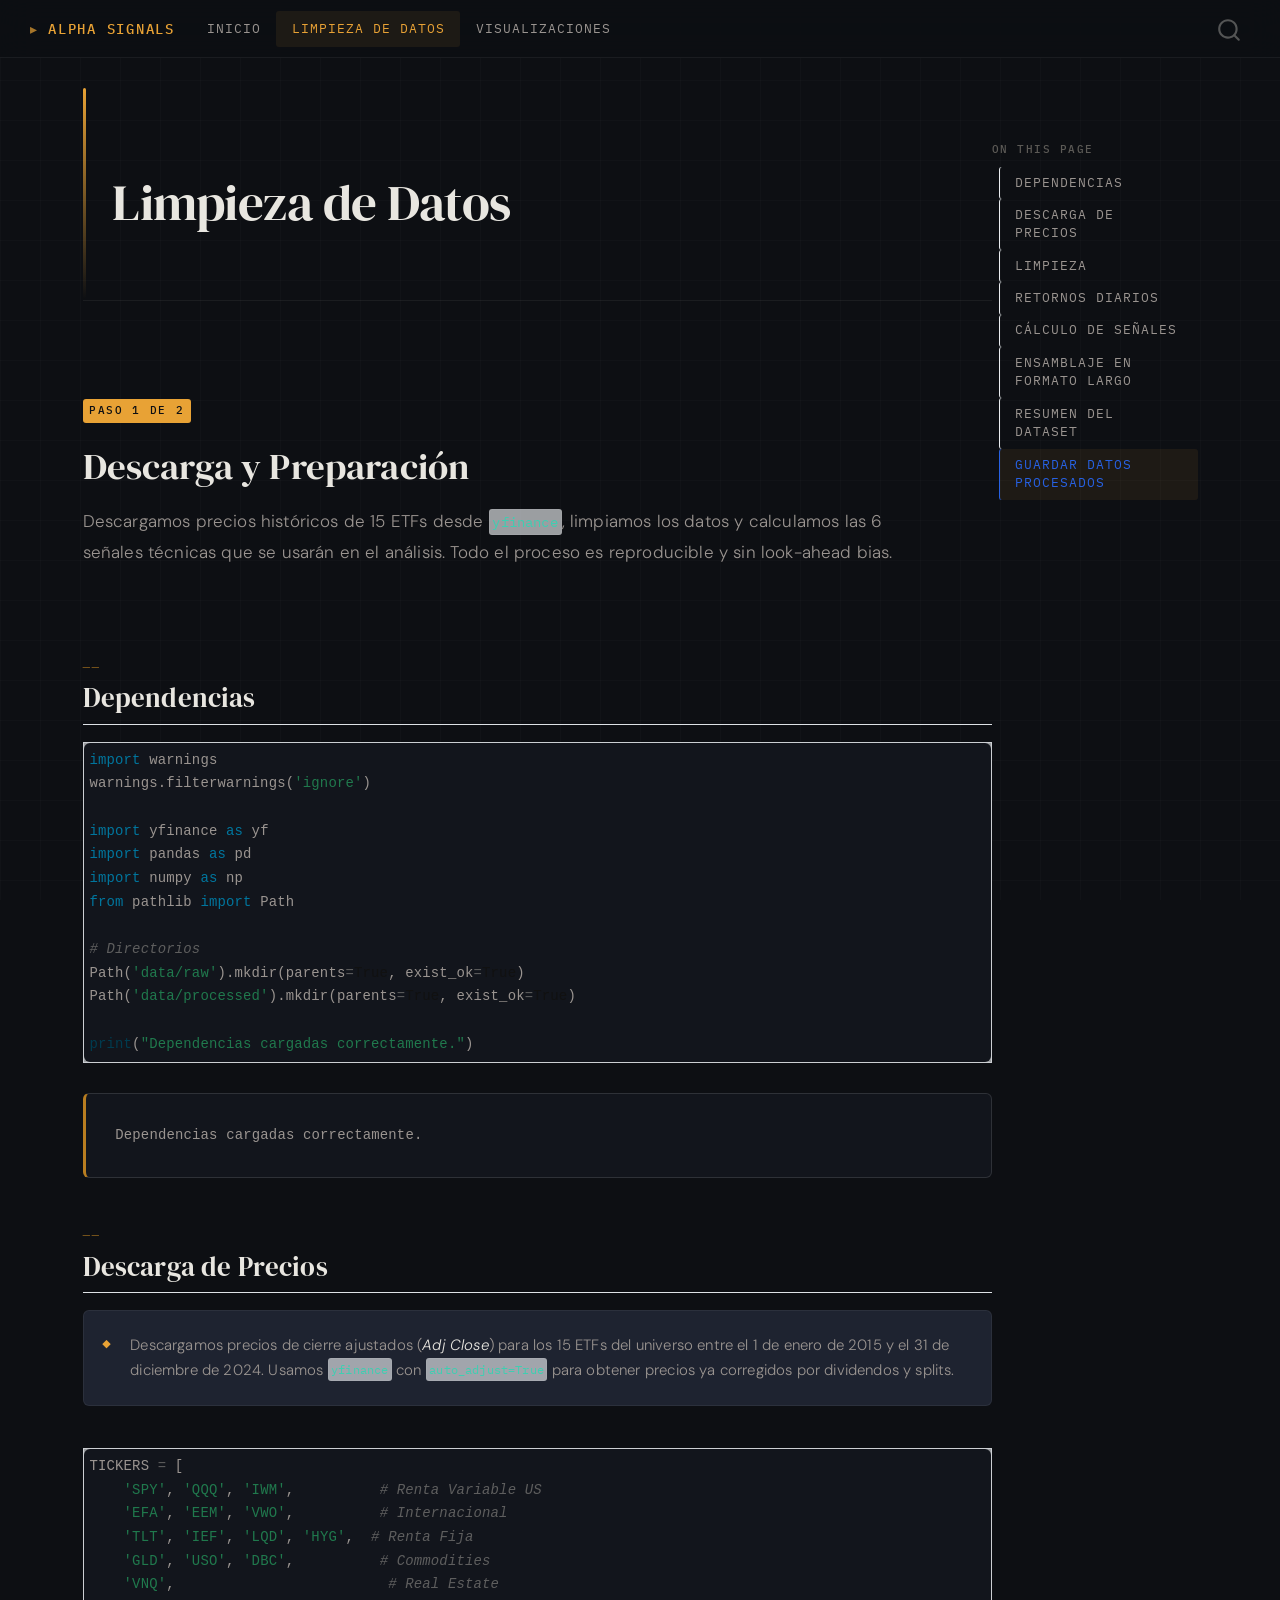
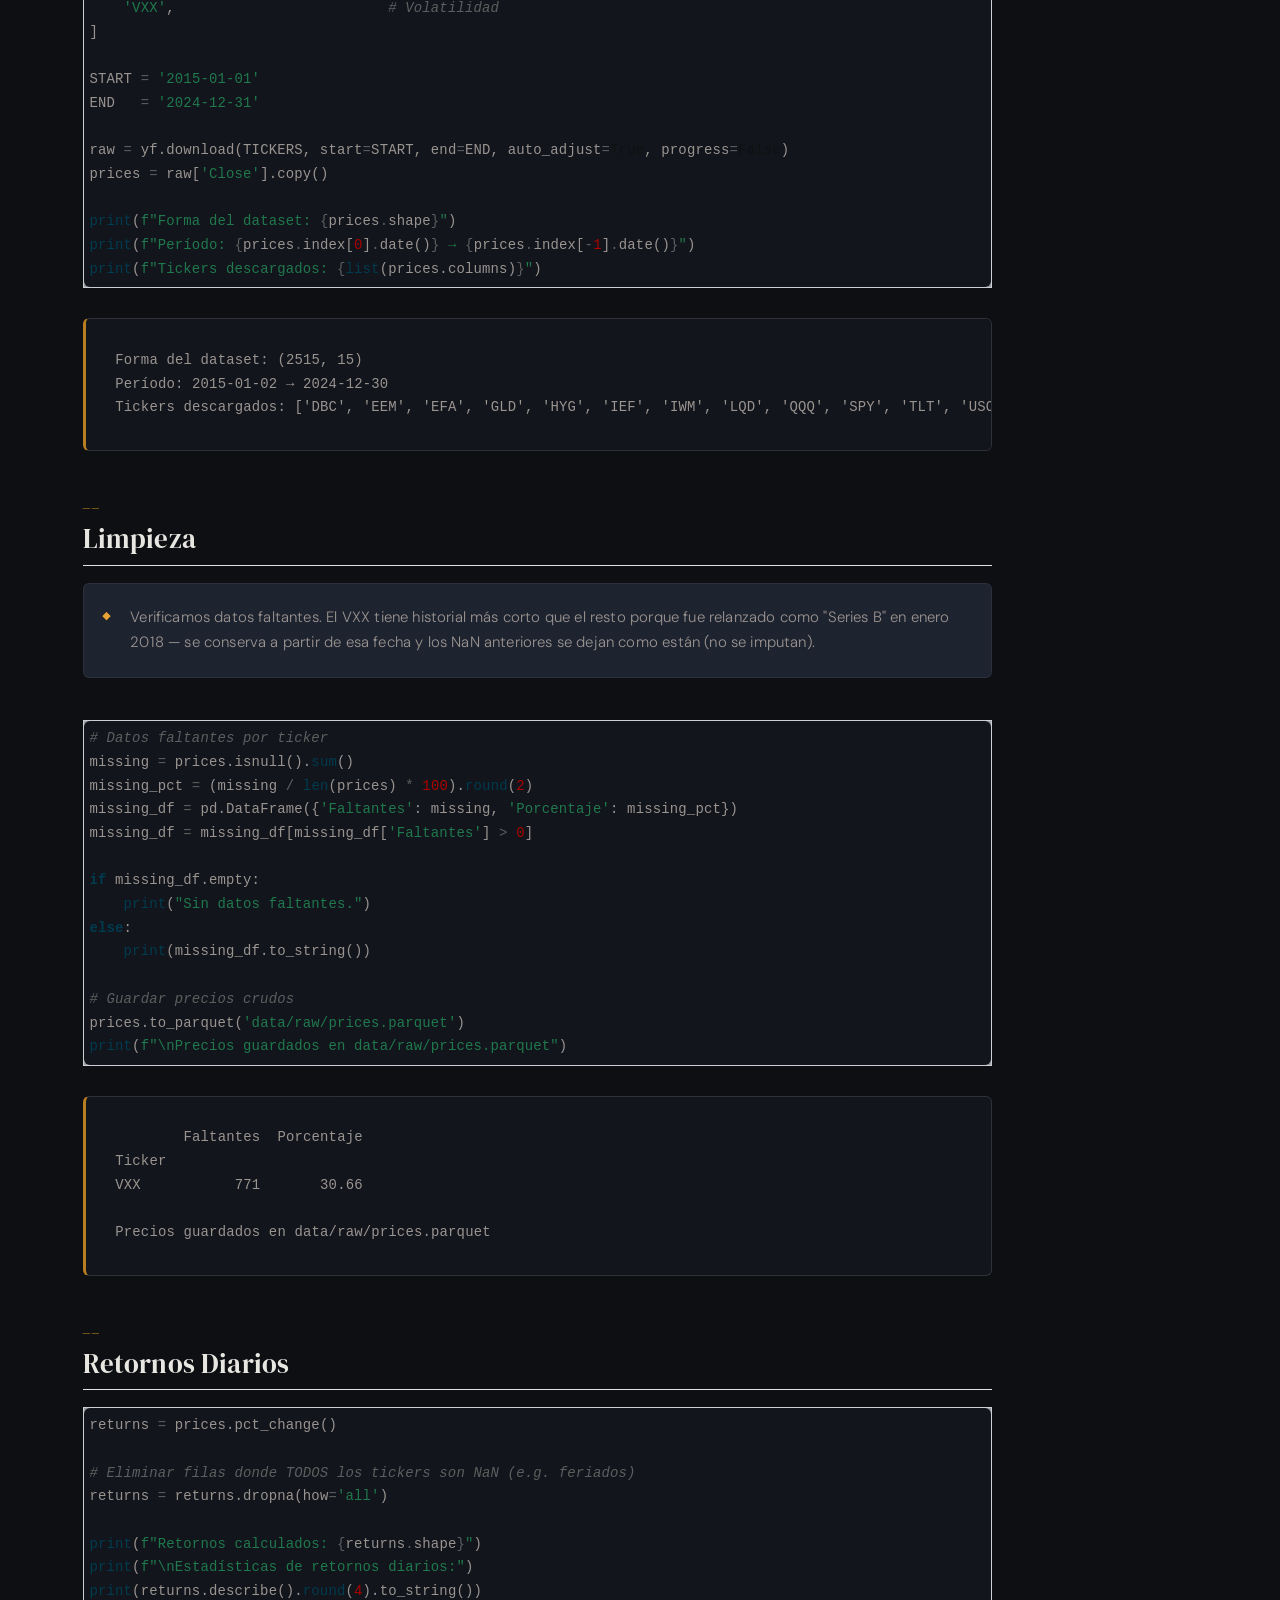
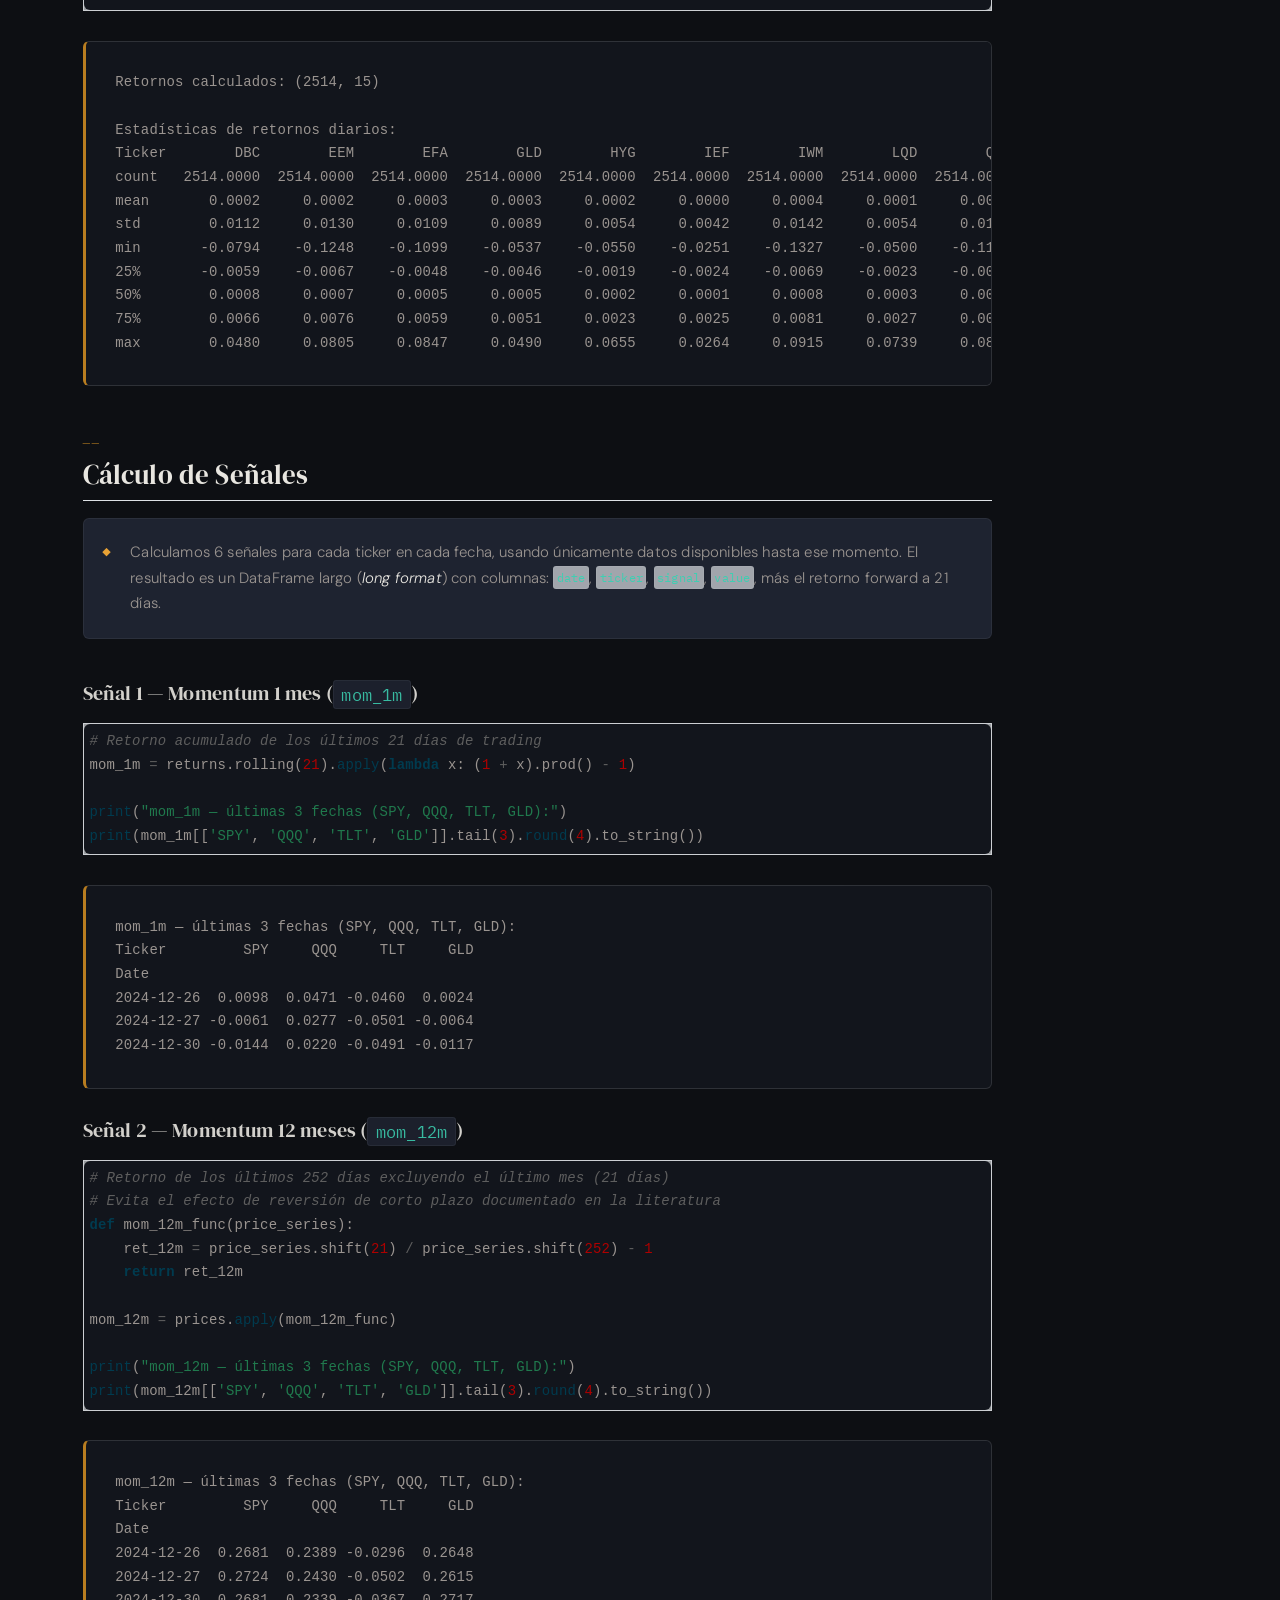
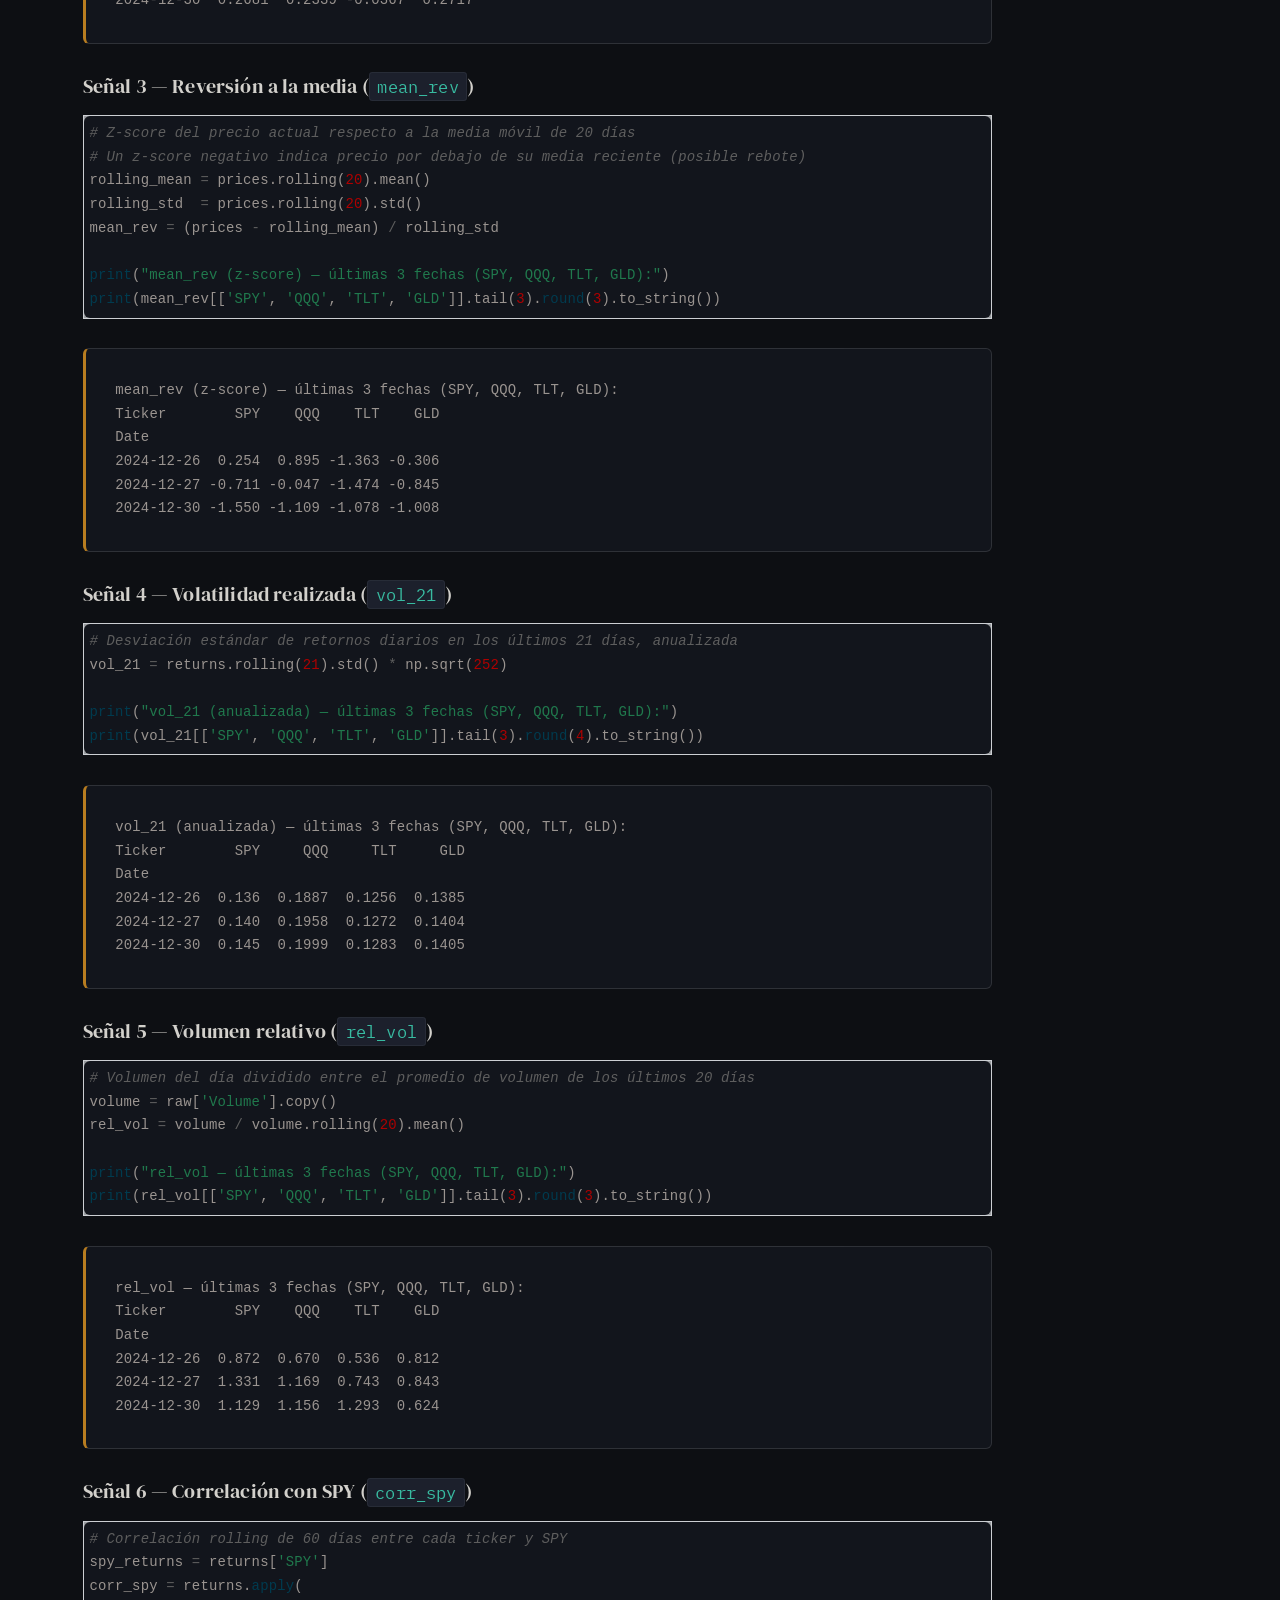
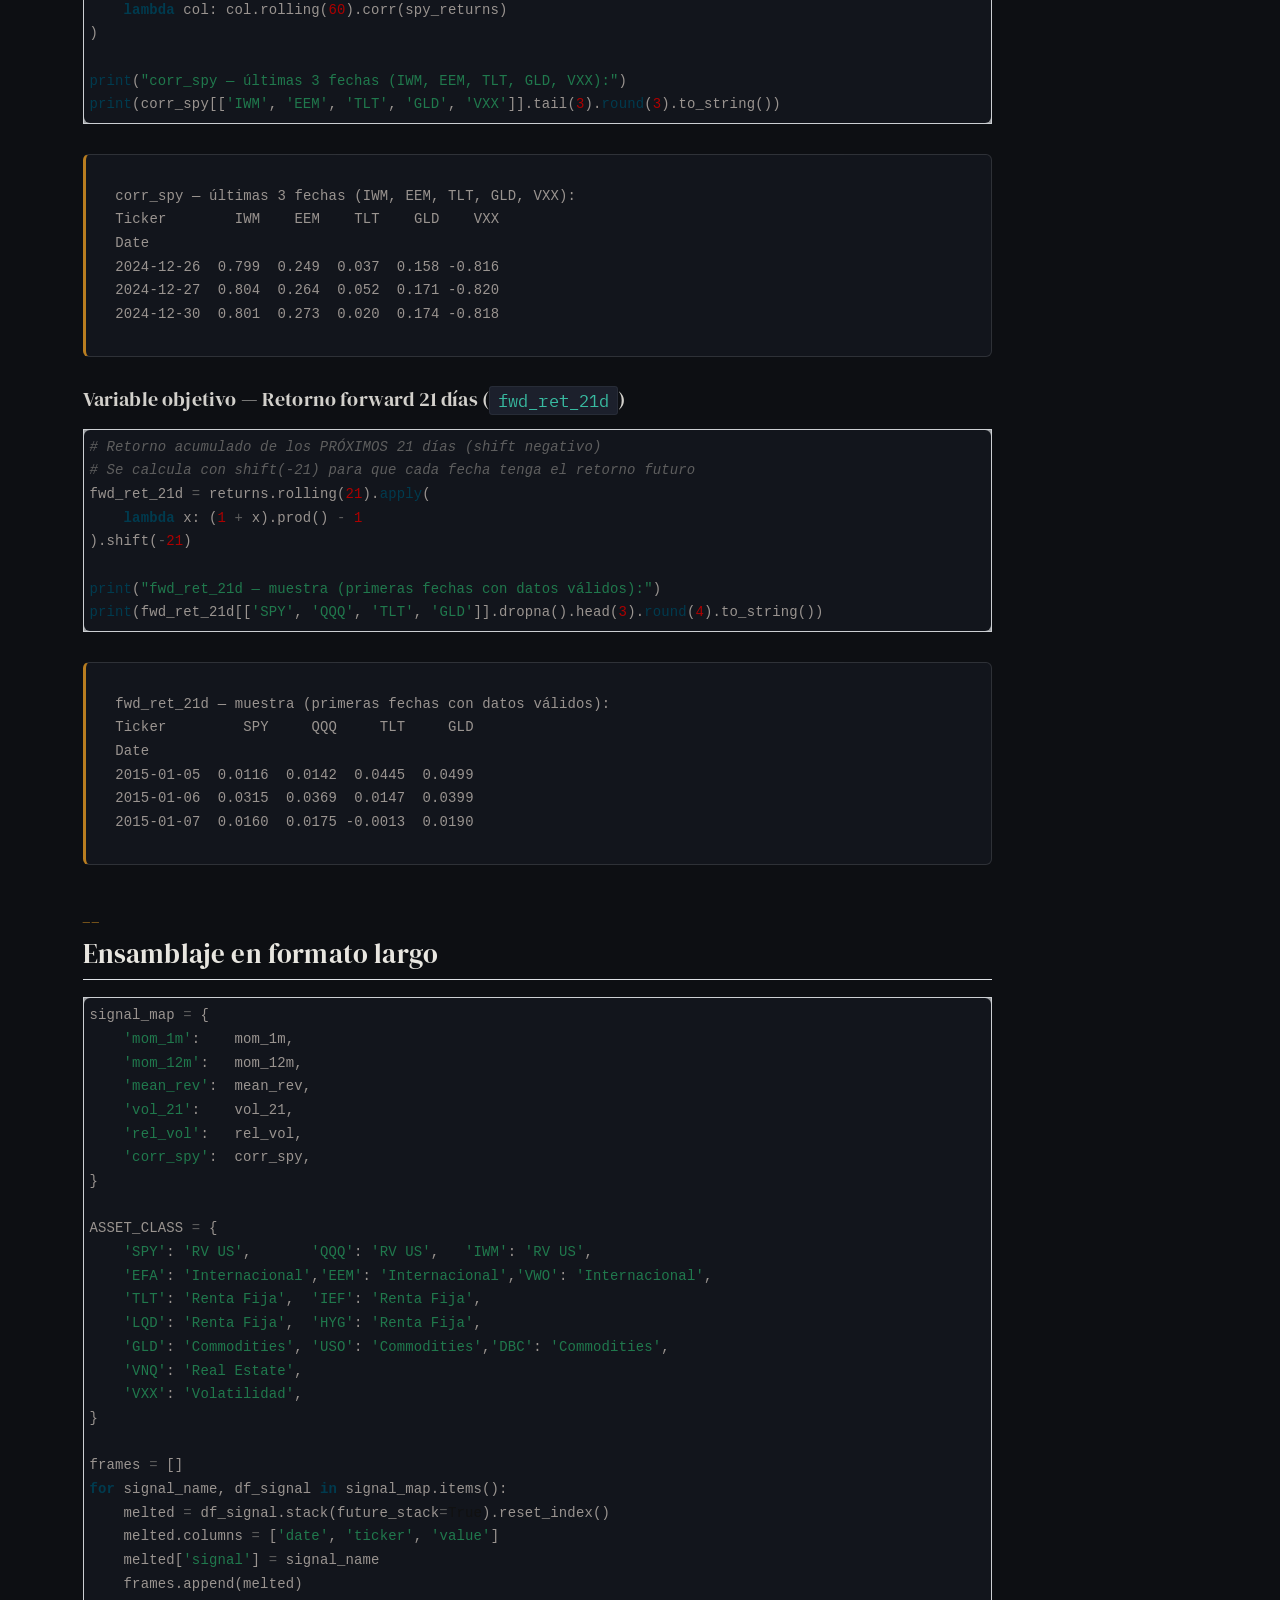
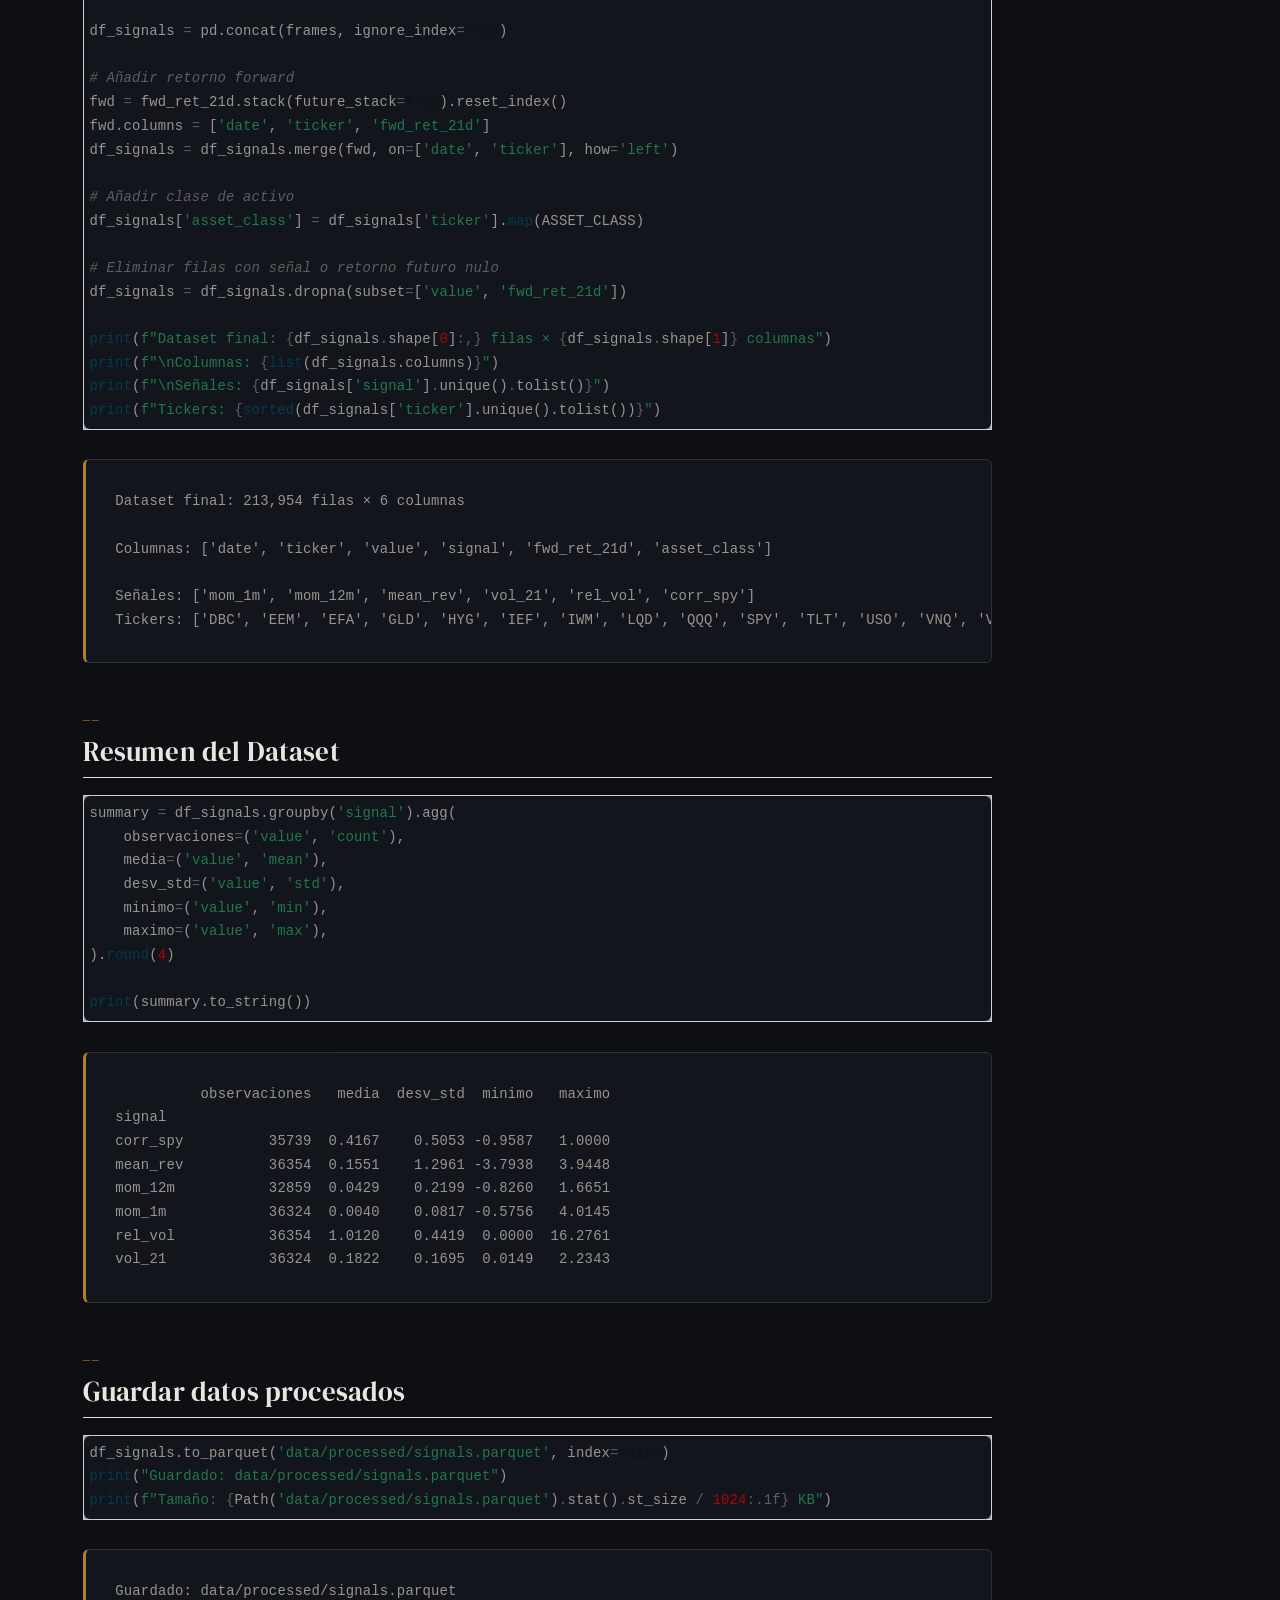
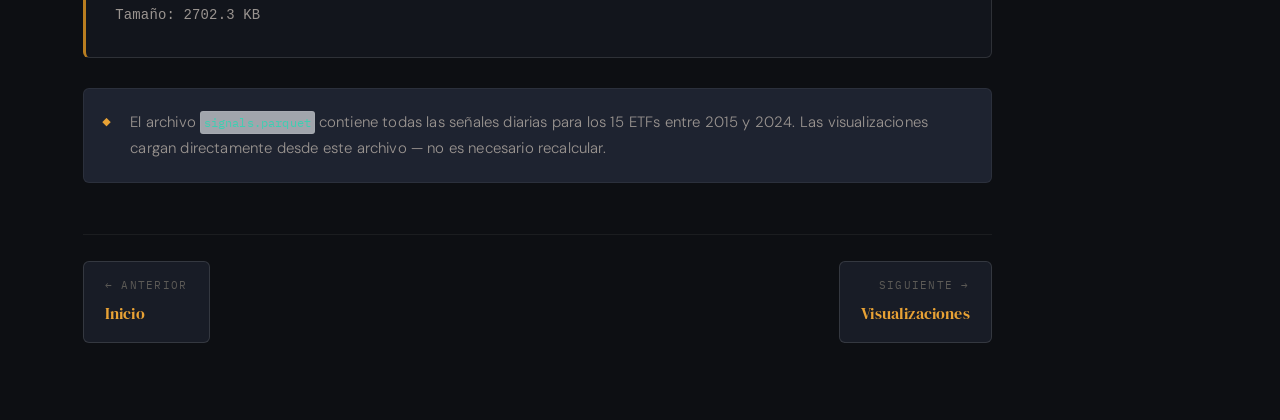
==== docs/data_cleaning.html @ 1e8ee0be "First commit" ====
<!DOCTYPE html>
<html xmlns="http://www.w3.org/1999/xhtml" lang="en" xml:lang="en"><head>

<meta charset="utf-8">
<meta name="generator" content="quarto-1.9.36">

<meta name="viewport" content="width=device-width, initial-scale=1.0, user-scalable=yes">


<title>Limpieza de Datos – Alpha Signals</title>
<style>
/* Default styles provided by pandoc.
** See https://pandoc.org/MANUAL.html#variables-for-html for config info.
*/
code{white-space: pre-wrap;}
span.smallcaps{font-variant: small-caps;}
div.columns{display: flex; gap: min(4vw, 1.5em);}
div.column{flex: auto; overflow-x: auto;}
div.hanging-indent{margin-left: 1.5em; text-indent: -1.5em;}
ul.task-list{list-style: none;}
ul.task-list li input[type="checkbox"] {
  width: 0.8em;
  margin: 0 0.8em 0.2em -1em; /* quarto-specific, see https://github.com/quarto-dev/quarto-cli/issues/4556 */ 
  vertical-align: middle;
}
/* CSS for syntax highlighting */
html { -webkit-text-size-adjust: 100%; }
pre > code.sourceCode { white-space: pre; position: relative; }
pre > code.sourceCode > span { display: inline-block; line-height: 1.25; }
pre > code.sourceCode > span:empty { height: 1.2em; }
.sourceCode { overflow: visible; }
code.sourceCode > span { color: inherit; text-decoration: inherit; }
div.sourceCode { margin: 1em 0; }
pre.sourceCode { margin: 0; }
@media screen {
div.sourceCode { overflow: auto; }
}
@media print {
pre > code.sourceCode { white-space: pre-wrap; }
pre > code.sourceCode > span { text-indent: -5em; padding-left: 5em; }
}
pre.numberSource code
  { counter-reset: source-line 0; }
pre.numberSource code > span
  { position: relative; left: -4em; counter-increment: source-line; }
pre.numberSource code > span > a:first-child::before
  { content: counter(source-line);
    position: relative; left: -1em; text-align: right; vertical-align: baseline;
    border: none; display: inline-block;
    -webkit-touch-callout: none; -webkit-user-select: none;
    -khtml-user-select: none; -moz-user-select: none;
    -ms-user-select: none; user-select: none;
    padding: 0 4px; width: 4em;
  }
pre.numberSource { margin-left: 3em;  padding-left: 4px; }
div.sourceCode
  {   }
@media screen {
pre > code.sourceCode > span > a:first-child::before { text-decoration: underline; }
}
</style>


<script src="site_libs/quarto-nav/quarto-nav.js"></script>
<script src="site_libs/quarto-nav/headroom.min.js"></script>
<script src="site_libs/clipboard/clipboard.min.js"></script>
<script src="site_libs/quarto-search/autocomplete.umd.js"></script>
<script src="site_libs/quarto-search/fuse.min.js"></script>
<script src="site_libs/quarto-search/quarto-search.js"></script>
<meta name="quarto:offset" content="./">
<script src="site_libs/quarto-html/quarto.js" type="module"></script>
<script src="site_libs/quarto-html/tabsets/tabsets.js" type="module"></script>
<script src="site_libs/quarto-html/popper.min.js"></script>
<script src="site_libs/quarto-html/tippy.umd.min.js"></script>
<script src="site_libs/quarto-html/anchor.min.js"></script>
<link href="site_libs/quarto-html/tippy.css" rel="stylesheet">
<link href="site_libs/quarto-html/quarto-syntax-highlighting-845c23b38eaddc0f92fda52bfe77a8c8.css" rel="stylesheet" id="quarto-text-highlighting-styles">
<script src="site_libs/bootstrap/bootstrap.min.js"></script>
<link href="site_libs/bootstrap/bootstrap-icons.css" rel="stylesheet">
<link href="site_libs/bootstrap/bootstrap-a0f9fd0d421825b736dc1bbcbcba2219.min.css" rel="stylesheet" append-hash="true" id="quarto-bootstrap" data-mode="light">
<script id="quarto-search-options" type="application/json">{
  "location": "navbar",
  "copy-button": false,
  "collapse-after": 3,
  "panel-placement": "end",
  "type": "overlay",
  "limit": 50,
  "keyboard-shortcut": [
    "f",
    "/",
    "s"
  ],
  "show-item-context": false,
  "language": {
    "search-no-results-text": "No results",
    "search-matching-documents-text": "matching documents",
    "search-copy-link-title": "Copy link to search",
    "search-hide-matches-text": "Hide additional matches",
    "search-more-match-text": "more match in this document",
    "search-more-matches-text": "more matches in this document",
    "search-clear-button-title": "Clear",
    "search-text-placeholder": "",
    "search-detached-cancel-button-title": "Cancel",
    "search-submit-button-title": "Submit",
    "search-label": "Search"
  }
}</script>


<link rel="stylesheet" href="theme.css">
</head>

<body class="nav-fixed quarto-light">

<div id="quarto-search-results"></div>
  <header id="quarto-header" class="headroom fixed-top">
    <nav class="navbar navbar-expand-lg " data-bs-theme="dark">
      <div class="navbar-container container-fluid">
      <div class="navbar-brand-container mx-auto">
    <a class="navbar-brand" href="./index.html">
    <span class="navbar-title">Alpha Signals</span>
    </a>
  </div>
            <div id="quarto-search" class="" title="Search"></div>
          <button class="navbar-toggler" type="button" data-bs-toggle="collapse" data-bs-target="#navbarCollapse" aria-controls="navbarCollapse" role="menu" aria-expanded="false" aria-label="Toggle navigation" onclick="if (window.quartoToggleHeadroom) { window.quartoToggleHeadroom(); }">
  <span class="navbar-toggler-icon"></span>
</button>
          <div class="collapse navbar-collapse" id="navbarCollapse">
            <ul class="navbar-nav navbar-nav-scroll me-auto">
  <li class="nav-item">
    <a class="nav-link" href="./index.html"> 
<span class="menu-text">Inicio</span></a>
  </li>  
  <li class="nav-item">
    <a class="nav-link active" href="./data_cleaning.html" aria-current="page"> 
<span class="menu-text">Limpieza de Datos</span></a>
  </li>  
  <li class="nav-item">
    <a class="nav-link" href="./visualizations.qmd"> 
<span class="menu-text">Visualizaciones</span></a>
  </li>  
</ul>
          </div> <!-- /navcollapse -->
            <div class="quarto-navbar-tools">
</div>
      </div> <!-- /container-fluid -->
    </nav>
</header>
<!-- content -->
<div id="quarto-content" class="quarto-container page-columns page-rows-contents page-layout-article page-navbar">
<!-- sidebar -->
<!-- margin-sidebar -->
    <div id="quarto-margin-sidebar" class="sidebar margin-sidebar">
        <nav id="TOC" role="doc-toc" class="toc-active">
    <h2 id="toc-title">On this page</h2>
   
  <ul class="collapse">
  <li><a href="#dependencias" id="toc-dependencias" class="nav-link active" data-scroll-target="#dependencias">Dependencias</a></li>
  <li><a href="#descarga-de-precios" id="toc-descarga-de-precios" class="nav-link" data-scroll-target="#descarga-de-precios">Descarga de Precios</a></li>
  <li><a href="#limpieza" id="toc-limpieza" class="nav-link" data-scroll-target="#limpieza">Limpieza</a></li>
  <li><a href="#retornos-diarios" id="toc-retornos-diarios" class="nav-link" data-scroll-target="#retornos-diarios">Retornos Diarios</a></li>
  <li><a href="#cálculo-de-señales" id="toc-cálculo-de-señales" class="nav-link" data-scroll-target="#cálculo-de-señales">Cálculo de Señales</a></li>
  <li><a href="#ensamblaje-en-formato-largo" id="toc-ensamblaje-en-formato-largo" class="nav-link" data-scroll-target="#ensamblaje-en-formato-largo">Ensamblaje en formato largo</a></li>
  <li><a href="#resumen-del-dataset" id="toc-resumen-del-dataset" class="nav-link" data-scroll-target="#resumen-del-dataset">Resumen del Dataset</a></li>
  <li><a href="#guardar-datos-procesados" id="toc-guardar-datos-procesados" class="nav-link" data-scroll-target="#guardar-datos-procesados">Guardar datos procesados</a></li>
  </ul>
</nav>
    </div>
<!-- main -->
<main class="content" id="quarto-document-content">

<header id="title-block-header" class="quarto-title-block default">
<div class="quarto-title">
<h1 class="title">Limpieza de Datos</h1>
</div>



<div class="quarto-title-meta">

    
  
    
  </div>
  


</header>


<section class="hero" style="padding: 2.5rem 0 1.5rem;">
  <span class="section-tag">Paso 1 de 2</span>
  <h1 class="hero-title" style="font-size:2.2rem; margin-top:0.75rem">Descarga y Preparación</h1>
  <p class="hero-subtitle">
    Descargamos precios históricos de 15 ETFs desde <code>yfinance</code>,
    limpiamos los datos y calculamos las 6 señales técnicas que se usarán
    en el análisis. Todo el proceso es reproducible y sin look-ahead bias.
  </p>
</section>
<section id="dependencias" class="level2">
<h2 class="anchored" data-anchor-id="dependencias">Dependencias</h2>
<div id="768a4102" class="cell" data-execution_count="1">
<div class="code-copy-outer-scaffold"><div class="sourceCode cell-code" id="cb1"><pre class="sourceCode python code-with-copy"><code class="sourceCode python"><span id="cb1-1"><a href="#cb1-1" aria-hidden="true" tabindex="-1"></a><span class="im">import</span> warnings</span>
<span id="cb1-2"><a href="#cb1-2" aria-hidden="true" tabindex="-1"></a>warnings.filterwarnings(<span class="st">'ignore'</span>)</span>
<span id="cb1-3"><a href="#cb1-3" aria-hidden="true" tabindex="-1"></a></span>
<span id="cb1-4"><a href="#cb1-4" aria-hidden="true" tabindex="-1"></a><span class="im">import</span> yfinance <span class="im">as</span> yf</span>
<span id="cb1-5"><a href="#cb1-5" aria-hidden="true" tabindex="-1"></a><span class="im">import</span> pandas <span class="im">as</span> pd</span>
<span id="cb1-6"><a href="#cb1-6" aria-hidden="true" tabindex="-1"></a><span class="im">import</span> numpy <span class="im">as</span> np</span>
<span id="cb1-7"><a href="#cb1-7" aria-hidden="true" tabindex="-1"></a><span class="im">from</span> pathlib <span class="im">import</span> Path</span>
<span id="cb1-8"><a href="#cb1-8" aria-hidden="true" tabindex="-1"></a></span>
<span id="cb1-9"><a href="#cb1-9" aria-hidden="true" tabindex="-1"></a><span class="co"># Directorios</span></span>
<span id="cb1-10"><a href="#cb1-10" aria-hidden="true" tabindex="-1"></a>Path(<span class="st">'data/raw'</span>).mkdir(parents<span class="op">=</span><span class="va">True</span>, exist_ok<span class="op">=</span><span class="va">True</span>)</span>
<span id="cb1-11"><a href="#cb1-11" aria-hidden="true" tabindex="-1"></a>Path(<span class="st">'data/processed'</span>).mkdir(parents<span class="op">=</span><span class="va">True</span>, exist_ok<span class="op">=</span><span class="va">True</span>)</span>
<span id="cb1-12"><a href="#cb1-12" aria-hidden="true" tabindex="-1"></a></span>
<span id="cb1-13"><a href="#cb1-13" aria-hidden="true" tabindex="-1"></a><span class="bu">print</span>(<span class="st">"Dependencias cargadas correctamente."</span>)</span></code></pre></div><button title="Copy to Clipboard" class="code-copy-button"><i class="bi"></i></button></div>
<div class="cell-output cell-output-stdout">
<pre><code>Dependencias cargadas correctamente.</code></pre>
</div>
</div>
</section>
<section id="descarga-de-precios" class="level2">
<h2 class="anchored" data-anchor-id="descarga-de-precios">Descarga de Precios</h2>
<div class="insight-box">
  <p>
    Descargamos precios de cierre ajustados (<em>Adj Close</em>) para los 15 ETFs
    del universo entre el 1 de enero de 2015 y el 31 de diciembre de 2024.
    Usamos <code>yfinance</code> con <code>auto_adjust=True</code> para obtener
    precios ya corregidos por dividendos y splits.
  </p>
</div>
<div id="8d5c16e4" class="cell" data-execution_count="2">
<div class="code-copy-outer-scaffold"><div class="sourceCode cell-code" id="cb3"><pre class="sourceCode python code-with-copy"><code class="sourceCode python"><span id="cb3-1"><a href="#cb3-1" aria-hidden="true" tabindex="-1"></a>TICKERS <span class="op">=</span> [</span>
<span id="cb3-2"><a href="#cb3-2" aria-hidden="true" tabindex="-1"></a>    <span class="st">'SPY'</span>, <span class="st">'QQQ'</span>, <span class="st">'IWM'</span>,          <span class="co"># Renta Variable US</span></span>
<span id="cb3-3"><a href="#cb3-3" aria-hidden="true" tabindex="-1"></a>    <span class="st">'EFA'</span>, <span class="st">'EEM'</span>, <span class="st">'VWO'</span>,          <span class="co"># Internacional</span></span>
<span id="cb3-4"><a href="#cb3-4" aria-hidden="true" tabindex="-1"></a>    <span class="st">'TLT'</span>, <span class="st">'IEF'</span>, <span class="st">'LQD'</span>, <span class="st">'HYG'</span>,  <span class="co"># Renta Fija</span></span>
<span id="cb3-5"><a href="#cb3-5" aria-hidden="true" tabindex="-1"></a>    <span class="st">'GLD'</span>, <span class="st">'USO'</span>, <span class="st">'DBC'</span>,          <span class="co"># Commodities</span></span>
<span id="cb3-6"><a href="#cb3-6" aria-hidden="true" tabindex="-1"></a>    <span class="st">'VNQ'</span>,                         <span class="co"># Real Estate</span></span>
<span id="cb3-7"><a href="#cb3-7" aria-hidden="true" tabindex="-1"></a>    <span class="st">'VXX'</span>,                         <span class="co"># Volatilidad</span></span>
<span id="cb3-8"><a href="#cb3-8" aria-hidden="true" tabindex="-1"></a>]</span>
<span id="cb3-9"><a href="#cb3-9" aria-hidden="true" tabindex="-1"></a></span>
<span id="cb3-10"><a href="#cb3-10" aria-hidden="true" tabindex="-1"></a>START <span class="op">=</span> <span class="st">'2015-01-01'</span></span>
<span id="cb3-11"><a href="#cb3-11" aria-hidden="true" tabindex="-1"></a>END   <span class="op">=</span> <span class="st">'2024-12-31'</span></span>
<span id="cb3-12"><a href="#cb3-12" aria-hidden="true" tabindex="-1"></a></span>
<span id="cb3-13"><a href="#cb3-13" aria-hidden="true" tabindex="-1"></a>raw <span class="op">=</span> yf.download(TICKERS, start<span class="op">=</span>START, end<span class="op">=</span>END, auto_adjust<span class="op">=</span><span class="va">True</span>, progress<span class="op">=</span><span class="va">False</span>)</span>
<span id="cb3-14"><a href="#cb3-14" aria-hidden="true" tabindex="-1"></a>prices <span class="op">=</span> raw[<span class="st">'Close'</span>].copy()</span>
<span id="cb3-15"><a href="#cb3-15" aria-hidden="true" tabindex="-1"></a></span>
<span id="cb3-16"><a href="#cb3-16" aria-hidden="true" tabindex="-1"></a><span class="bu">print</span>(<span class="ss">f"Forma del dataset: </span><span class="sc">{</span>prices<span class="sc">.</span>shape<span class="sc">}</span><span class="ss">"</span>)</span>
<span id="cb3-17"><a href="#cb3-17" aria-hidden="true" tabindex="-1"></a><span class="bu">print</span>(<span class="ss">f"Período: </span><span class="sc">{</span>prices<span class="sc">.</span>index[<span class="dv">0</span>]<span class="sc">.</span>date()<span class="sc">}</span><span class="ss"> → </span><span class="sc">{</span>prices<span class="sc">.</span>index[<span class="op">-</span><span class="dv">1</span>]<span class="sc">.</span>date()<span class="sc">}</span><span class="ss">"</span>)</span>
<span id="cb3-18"><a href="#cb3-18" aria-hidden="true" tabindex="-1"></a><span class="bu">print</span>(<span class="ss">f"Tickers descargados: </span><span class="sc">{</span><span class="bu">list</span>(prices.columns)<span class="sc">}</span><span class="ss">"</span>)</span></code></pre></div><button title="Copy to Clipboard" class="code-copy-button"><i class="bi"></i></button></div>
<div class="cell-output cell-output-stdout">
<pre><code>Forma del dataset: (2515, 15)
Período: 2015-01-02 → 2024-12-30
Tickers descargados: ['DBC', 'EEM', 'EFA', 'GLD', 'HYG', 'IEF', 'IWM', 'LQD', 'QQQ', 'SPY', 'TLT', 'USO', 'VNQ', 'VWO', 'VXX']</code></pre>
</div>
</div>
</section>
<section id="limpieza" class="level2">
<h2 class="anchored" data-anchor-id="limpieza">Limpieza</h2>
<div class="insight-box">
  <p>
    Verificamos datos faltantes. El VXX tiene historial más corto que el resto
    porque fue relanzado como "Series B" en enero 2018 — se conserva a partir
    de esa fecha y los NaN anteriores se dejan como están (no se imputan).
  </p>
</div>
<div id="e99d3206" class="cell" data-execution_count="3">
<div class="code-copy-outer-scaffold"><div class="sourceCode cell-code" id="cb5"><pre class="sourceCode python code-with-copy"><code class="sourceCode python"><span id="cb5-1"><a href="#cb5-1" aria-hidden="true" tabindex="-1"></a><span class="co"># Datos faltantes por ticker</span></span>
<span id="cb5-2"><a href="#cb5-2" aria-hidden="true" tabindex="-1"></a>missing <span class="op">=</span> prices.isnull().<span class="bu">sum</span>()</span>
<span id="cb5-3"><a href="#cb5-3" aria-hidden="true" tabindex="-1"></a>missing_pct <span class="op">=</span> (missing <span class="op">/</span> <span class="bu">len</span>(prices) <span class="op">*</span> <span class="dv">100</span>).<span class="bu">round</span>(<span class="dv">2</span>)</span>
<span id="cb5-4"><a href="#cb5-4" aria-hidden="true" tabindex="-1"></a>missing_df <span class="op">=</span> pd.DataFrame({<span class="st">'Faltantes'</span>: missing, <span class="st">'Porcentaje'</span>: missing_pct})</span>
<span id="cb5-5"><a href="#cb5-5" aria-hidden="true" tabindex="-1"></a>missing_df <span class="op">=</span> missing_df[missing_df[<span class="st">'Faltantes'</span>] <span class="op">&gt;</span> <span class="dv">0</span>]</span>
<span id="cb5-6"><a href="#cb5-6" aria-hidden="true" tabindex="-1"></a></span>
<span id="cb5-7"><a href="#cb5-7" aria-hidden="true" tabindex="-1"></a><span class="cf">if</span> missing_df.empty:</span>
<span id="cb5-8"><a href="#cb5-8" aria-hidden="true" tabindex="-1"></a>    <span class="bu">print</span>(<span class="st">"Sin datos faltantes."</span>)</span>
<span id="cb5-9"><a href="#cb5-9" aria-hidden="true" tabindex="-1"></a><span class="cf">else</span>:</span>
<span id="cb5-10"><a href="#cb5-10" aria-hidden="true" tabindex="-1"></a>    <span class="bu">print</span>(missing_df.to_string())</span>
<span id="cb5-11"><a href="#cb5-11" aria-hidden="true" tabindex="-1"></a></span>
<span id="cb5-12"><a href="#cb5-12" aria-hidden="true" tabindex="-1"></a><span class="co"># Guardar precios crudos</span></span>
<span id="cb5-13"><a href="#cb5-13" aria-hidden="true" tabindex="-1"></a>prices.to_parquet(<span class="st">'data/raw/prices.parquet'</span>)</span>
<span id="cb5-14"><a href="#cb5-14" aria-hidden="true" tabindex="-1"></a><span class="bu">print</span>(<span class="ss">f"</span><span class="ch">\n</span><span class="ss">Precios guardados en data/raw/prices.parquet"</span>)</span></code></pre></div><button title="Copy to Clipboard" class="code-copy-button"><i class="bi"></i></button></div>
<div class="cell-output cell-output-stdout">
<pre><code>        Faltantes  Porcentaje
Ticker                       
VXX           771       30.66

Precios guardados en data/raw/prices.parquet</code></pre>
</div>
</div>
</section>
<section id="retornos-diarios" class="level2">
<h2 class="anchored" data-anchor-id="retornos-diarios">Retornos Diarios</h2>
<div id="139c74ea" class="cell" data-execution_count="4">
<div class="code-copy-outer-scaffold"><div class="sourceCode cell-code" id="cb7"><pre class="sourceCode python code-with-copy"><code class="sourceCode python"><span id="cb7-1"><a href="#cb7-1" aria-hidden="true" tabindex="-1"></a>returns <span class="op">=</span> prices.pct_change()</span>
<span id="cb7-2"><a href="#cb7-2" aria-hidden="true" tabindex="-1"></a></span>
<span id="cb7-3"><a href="#cb7-3" aria-hidden="true" tabindex="-1"></a><span class="co"># Eliminar filas donde TODOS los tickers son NaN (e.g. feriados)</span></span>
<span id="cb7-4"><a href="#cb7-4" aria-hidden="true" tabindex="-1"></a>returns <span class="op">=</span> returns.dropna(how<span class="op">=</span><span class="st">'all'</span>)</span>
<span id="cb7-5"><a href="#cb7-5" aria-hidden="true" tabindex="-1"></a></span>
<span id="cb7-6"><a href="#cb7-6" aria-hidden="true" tabindex="-1"></a><span class="bu">print</span>(<span class="ss">f"Retornos calculados: </span><span class="sc">{</span>returns<span class="sc">.</span>shape<span class="sc">}</span><span class="ss">"</span>)</span>
<span id="cb7-7"><a href="#cb7-7" aria-hidden="true" tabindex="-1"></a><span class="bu">print</span>(<span class="ss">f"</span><span class="ch">\n</span><span class="ss">Estadísticas de retornos diarios:"</span>)</span>
<span id="cb7-8"><a href="#cb7-8" aria-hidden="true" tabindex="-1"></a><span class="bu">print</span>(returns.describe().<span class="bu">round</span>(<span class="dv">4</span>).to_string())</span></code></pre></div><button title="Copy to Clipboard" class="code-copy-button"><i class="bi"></i></button></div>
<div class="cell-output cell-output-stdout">
<pre><code>Retornos calculados: (2514, 15)

Estadísticas de retornos diarios:
Ticker        DBC        EEM        EFA        GLD        HYG        IEF        IWM        LQD        QQQ        SPY        TLT        USO        VNQ        VWO        VXX
count   2514.0000  2514.0000  2514.0000  2514.0000  2514.0000  2514.0000  2514.0000  2514.0000  2514.0000  2514.0000  2514.0000  2514.0000  2514.0000  2514.0000  1743.0000
mean       0.0002     0.0002     0.0003     0.0003     0.0002     0.0000     0.0004     0.0001     0.0008     0.0005    -0.0000     0.0000     0.0003     0.0002    -0.0010
std        0.0112     0.0130     0.0109     0.0089     0.0054     0.0042     0.0142     0.0054     0.0137     0.0111     0.0096     0.0249     0.0131     0.0125     0.0470
min       -0.0794    -0.1248    -0.1099    -0.0537    -0.0550    -0.0251    -0.1327    -0.0500    -0.1198    -0.1094    -0.0667    -0.2532    -0.1773    -0.1209    -0.1924
25%       -0.0059    -0.0067    -0.0048    -0.0046    -0.0019    -0.0024    -0.0069    -0.0023    -0.0051    -0.0037    -0.0058    -0.0121    -0.0058    -0.0064    -0.0263
50%        0.0008     0.0007     0.0005     0.0005     0.0002     0.0001     0.0008     0.0003     0.0012     0.0006     0.0003     0.0009     0.0006     0.0007    -0.0076
75%        0.0066     0.0076     0.0059     0.0051     0.0023     0.0025     0.0081     0.0027     0.0079     0.0059     0.0057     0.0133     0.0071     0.0072     0.0160
max        0.0480     0.0805     0.0847     0.0490     0.0655     0.0264     0.0915     0.0739     0.0847     0.0906     0.0752     0.1667     0.0900     0.0778     0.3922</code></pre>
</div>
</div>
</section>
<section id="cálculo-de-señales" class="level2">
<h2 class="anchored" data-anchor-id="cálculo-de-señales">Cálculo de Señales</h2>
<div class="insight-box">
  <p>
    Calculamos 6 señales para cada ticker en cada fecha, usando únicamente
    datos disponibles hasta ese momento. El resultado es un DataFrame largo
    (<em>long format</em>) con columnas: <code>date</code>, <code>ticker</code>,
    <code>signal</code>, <code>value</code>, más el retorno forward a 21 días.
  </p>
</div>
<section id="señal-1-momentum-1-mes-mom_1m" class="level3">
<h3 class="anchored" data-anchor-id="señal-1-momentum-1-mes-mom_1m">Señal 1 — Momentum 1 mes (<code>mom_1m</code>)</h3>
<div id="f9cfb93b" class="cell" data-execution_count="5">
<div class="code-copy-outer-scaffold"><div class="sourceCode cell-code" id="cb9"><pre class="sourceCode python code-with-copy"><code class="sourceCode python"><span id="cb9-1"><a href="#cb9-1" aria-hidden="true" tabindex="-1"></a><span class="co"># Retorno acumulado de los últimos 21 días de trading</span></span>
<span id="cb9-2"><a href="#cb9-2" aria-hidden="true" tabindex="-1"></a>mom_1m <span class="op">=</span> returns.rolling(<span class="dv">21</span>).<span class="bu">apply</span>(<span class="kw">lambda</span> x: (<span class="dv">1</span> <span class="op">+</span> x).prod() <span class="op">-</span> <span class="dv">1</span>)</span>
<span id="cb9-3"><a href="#cb9-3" aria-hidden="true" tabindex="-1"></a></span>
<span id="cb9-4"><a href="#cb9-4" aria-hidden="true" tabindex="-1"></a><span class="bu">print</span>(<span class="st">"mom_1m — últimas 3 fechas (SPY, QQQ, TLT, GLD):"</span>)</span>
<span id="cb9-5"><a href="#cb9-5" aria-hidden="true" tabindex="-1"></a><span class="bu">print</span>(mom_1m[[<span class="st">'SPY'</span>, <span class="st">'QQQ'</span>, <span class="st">'TLT'</span>, <span class="st">'GLD'</span>]].tail(<span class="dv">3</span>).<span class="bu">round</span>(<span class="dv">4</span>).to_string())</span></code></pre></div><button title="Copy to Clipboard" class="code-copy-button"><i class="bi"></i></button></div>
<div class="cell-output cell-output-stdout">
<pre><code>mom_1m — últimas 3 fechas (SPY, QQQ, TLT, GLD):
Ticker         SPY     QQQ     TLT     GLD
Date                                      
2024-12-26  0.0098  0.0471 -0.0460  0.0024
2024-12-27 -0.0061  0.0277 -0.0501 -0.0064
2024-12-30 -0.0144  0.0220 -0.0491 -0.0117</code></pre>
</div>
</div>
</section>
<section id="señal-2-momentum-12-meses-mom_12m" class="level3">
<h3 class="anchored" data-anchor-id="señal-2-momentum-12-meses-mom_12m">Señal 2 — Momentum 12 meses (<code>mom_12m</code>)</h3>
<div id="3c8f5d76" class="cell" data-execution_count="6">
<div class="code-copy-outer-scaffold"><div class="sourceCode cell-code" id="cb11"><pre class="sourceCode python code-with-copy"><code class="sourceCode python"><span id="cb11-1"><a href="#cb11-1" aria-hidden="true" tabindex="-1"></a><span class="co"># Retorno de los últimos 252 días excluyendo el último mes (21 días)</span></span>
<span id="cb11-2"><a href="#cb11-2" aria-hidden="true" tabindex="-1"></a><span class="co"># Evita el efecto de reversión de corto plazo documentado en la literatura</span></span>
<span id="cb11-3"><a href="#cb11-3" aria-hidden="true" tabindex="-1"></a><span class="kw">def</span> mom_12m_func(price_series):</span>
<span id="cb11-4"><a href="#cb11-4" aria-hidden="true" tabindex="-1"></a>    ret_12m <span class="op">=</span> price_series.shift(<span class="dv">21</span>) <span class="op">/</span> price_series.shift(<span class="dv">252</span>) <span class="op">-</span> <span class="dv">1</span></span>
<span id="cb11-5"><a href="#cb11-5" aria-hidden="true" tabindex="-1"></a>    <span class="cf">return</span> ret_12m</span>
<span id="cb11-6"><a href="#cb11-6" aria-hidden="true" tabindex="-1"></a></span>
<span id="cb11-7"><a href="#cb11-7" aria-hidden="true" tabindex="-1"></a>mom_12m <span class="op">=</span> prices.<span class="bu">apply</span>(mom_12m_func)</span>
<span id="cb11-8"><a href="#cb11-8" aria-hidden="true" tabindex="-1"></a></span>
<span id="cb11-9"><a href="#cb11-9" aria-hidden="true" tabindex="-1"></a><span class="bu">print</span>(<span class="st">"mom_12m — últimas 3 fechas (SPY, QQQ, TLT, GLD):"</span>)</span>
<span id="cb11-10"><a href="#cb11-10" aria-hidden="true" tabindex="-1"></a><span class="bu">print</span>(mom_12m[[<span class="st">'SPY'</span>, <span class="st">'QQQ'</span>, <span class="st">'TLT'</span>, <span class="st">'GLD'</span>]].tail(<span class="dv">3</span>).<span class="bu">round</span>(<span class="dv">4</span>).to_string())</span></code></pre></div><button title="Copy to Clipboard" class="code-copy-button"><i class="bi"></i></button></div>
<div class="cell-output cell-output-stdout">
<pre><code>mom_12m — últimas 3 fechas (SPY, QQQ, TLT, GLD):
Ticker         SPY     QQQ     TLT     GLD
Date                                      
2024-12-26  0.2681  0.2389 -0.0296  0.2648
2024-12-27  0.2724  0.2430 -0.0502  0.2615
2024-12-30  0.2681  0.2339 -0.0367  0.2717</code></pre>
</div>
</div>
</section>
<section id="señal-3-reversión-a-la-media-mean_rev" class="level3">
<h3 class="anchored" data-anchor-id="señal-3-reversión-a-la-media-mean_rev">Señal 3 — Reversión a la media (<code>mean_rev</code>)</h3>
<div id="8f7a4ab0" class="cell" data-execution_count="7">
<div class="code-copy-outer-scaffold"><div class="sourceCode cell-code" id="cb13"><pre class="sourceCode python code-with-copy"><code class="sourceCode python"><span id="cb13-1"><a href="#cb13-1" aria-hidden="true" tabindex="-1"></a><span class="co"># Z-score del precio actual respecto a la media móvil de 20 días</span></span>
<span id="cb13-2"><a href="#cb13-2" aria-hidden="true" tabindex="-1"></a><span class="co"># Un z-score negativo indica precio por debajo de su media reciente (posible rebote)</span></span>
<span id="cb13-3"><a href="#cb13-3" aria-hidden="true" tabindex="-1"></a>rolling_mean <span class="op">=</span> prices.rolling(<span class="dv">20</span>).mean()</span>
<span id="cb13-4"><a href="#cb13-4" aria-hidden="true" tabindex="-1"></a>rolling_std  <span class="op">=</span> prices.rolling(<span class="dv">20</span>).std()</span>
<span id="cb13-5"><a href="#cb13-5" aria-hidden="true" tabindex="-1"></a>mean_rev <span class="op">=</span> (prices <span class="op">-</span> rolling_mean) <span class="op">/</span> rolling_std</span>
<span id="cb13-6"><a href="#cb13-6" aria-hidden="true" tabindex="-1"></a></span>
<span id="cb13-7"><a href="#cb13-7" aria-hidden="true" tabindex="-1"></a><span class="bu">print</span>(<span class="st">"mean_rev (z-score) — últimas 3 fechas (SPY, QQQ, TLT, GLD):"</span>)</span>
<span id="cb13-8"><a href="#cb13-8" aria-hidden="true" tabindex="-1"></a><span class="bu">print</span>(mean_rev[[<span class="st">'SPY'</span>, <span class="st">'QQQ'</span>, <span class="st">'TLT'</span>, <span class="st">'GLD'</span>]].tail(<span class="dv">3</span>).<span class="bu">round</span>(<span class="dv">3</span>).to_string())</span></code></pre></div><button title="Copy to Clipboard" class="code-copy-button"><i class="bi"></i></button></div>
<div class="cell-output cell-output-stdout">
<pre><code>mean_rev (z-score) — últimas 3 fechas (SPY, QQQ, TLT, GLD):
Ticker        SPY    QQQ    TLT    GLD
Date                                  
2024-12-26  0.254  0.895 -1.363 -0.306
2024-12-27 -0.711 -0.047 -1.474 -0.845
2024-12-30 -1.550 -1.109 -1.078 -1.008</code></pre>
</div>
</div>
</section>
<section id="señal-4-volatilidad-realizada-vol_21" class="level3">
<h3 class="anchored" data-anchor-id="señal-4-volatilidad-realizada-vol_21">Señal 4 — Volatilidad realizada (<code>vol_21</code>)</h3>
<div id="48a9c0fe" class="cell" data-execution_count="8">
<div class="code-copy-outer-scaffold"><div class="sourceCode cell-code" id="cb15"><pre class="sourceCode python code-with-copy"><code class="sourceCode python"><span id="cb15-1"><a href="#cb15-1" aria-hidden="true" tabindex="-1"></a><span class="co"># Desviación estándar de retornos diarios en los últimos 21 días, anualizada</span></span>
<span id="cb15-2"><a href="#cb15-2" aria-hidden="true" tabindex="-1"></a>vol_21 <span class="op">=</span> returns.rolling(<span class="dv">21</span>).std() <span class="op">*</span> np.sqrt(<span class="dv">252</span>)</span>
<span id="cb15-3"><a href="#cb15-3" aria-hidden="true" tabindex="-1"></a></span>
<span id="cb15-4"><a href="#cb15-4" aria-hidden="true" tabindex="-1"></a><span class="bu">print</span>(<span class="st">"vol_21 (anualizada) — últimas 3 fechas (SPY, QQQ, TLT, GLD):"</span>)</span>
<span id="cb15-5"><a href="#cb15-5" aria-hidden="true" tabindex="-1"></a><span class="bu">print</span>(vol_21[[<span class="st">'SPY'</span>, <span class="st">'QQQ'</span>, <span class="st">'TLT'</span>, <span class="st">'GLD'</span>]].tail(<span class="dv">3</span>).<span class="bu">round</span>(<span class="dv">4</span>).to_string())</span></code></pre></div><button title="Copy to Clipboard" class="code-copy-button"><i class="bi"></i></button></div>
<div class="cell-output cell-output-stdout">
<pre><code>vol_21 (anualizada) — últimas 3 fechas (SPY, QQQ, TLT, GLD):
Ticker        SPY     QQQ     TLT     GLD
Date                                     
2024-12-26  0.136  0.1887  0.1256  0.1385
2024-12-27  0.140  0.1958  0.1272  0.1404
2024-12-30  0.145  0.1999  0.1283  0.1405</code></pre>
</div>
</div>
</section>
<section id="señal-5-volumen-relativo-rel_vol" class="level3">
<h3 class="anchored" data-anchor-id="señal-5-volumen-relativo-rel_vol">Señal 5 — Volumen relativo (<code>rel_vol</code>)</h3>
<div id="c4a6be63" class="cell" data-execution_count="9">
<div class="code-copy-outer-scaffold"><div class="sourceCode cell-code" id="cb17"><pre class="sourceCode python code-with-copy"><code class="sourceCode python"><span id="cb17-1"><a href="#cb17-1" aria-hidden="true" tabindex="-1"></a><span class="co"># Volumen del día dividido entre el promedio de volumen de los últimos 20 días</span></span>
<span id="cb17-2"><a href="#cb17-2" aria-hidden="true" tabindex="-1"></a>volume <span class="op">=</span> raw[<span class="st">'Volume'</span>].copy()</span>
<span id="cb17-3"><a href="#cb17-3" aria-hidden="true" tabindex="-1"></a>rel_vol <span class="op">=</span> volume <span class="op">/</span> volume.rolling(<span class="dv">20</span>).mean()</span>
<span id="cb17-4"><a href="#cb17-4" aria-hidden="true" tabindex="-1"></a></span>
<span id="cb17-5"><a href="#cb17-5" aria-hidden="true" tabindex="-1"></a><span class="bu">print</span>(<span class="st">"rel_vol — últimas 3 fechas (SPY, QQQ, TLT, GLD):"</span>)</span>
<span id="cb17-6"><a href="#cb17-6" aria-hidden="true" tabindex="-1"></a><span class="bu">print</span>(rel_vol[[<span class="st">'SPY'</span>, <span class="st">'QQQ'</span>, <span class="st">'TLT'</span>, <span class="st">'GLD'</span>]].tail(<span class="dv">3</span>).<span class="bu">round</span>(<span class="dv">3</span>).to_string())</span></code></pre></div><button title="Copy to Clipboard" class="code-copy-button"><i class="bi"></i></button></div>
<div class="cell-output cell-output-stdout">
<pre><code>rel_vol — últimas 3 fechas (SPY, QQQ, TLT, GLD):
Ticker        SPY    QQQ    TLT    GLD
Date                                  
2024-12-26  0.872  0.670  0.536  0.812
2024-12-27  1.331  1.169  0.743  0.843
2024-12-30  1.129  1.156  1.293  0.624</code></pre>
</div>
</div>
</section>
<section id="señal-6-correlación-con-spy-corr_spy" class="level3">
<h3 class="anchored" data-anchor-id="señal-6-correlación-con-spy-corr_spy">Señal 6 — Correlación con SPY (<code>corr_spy</code>)</h3>
<div id="5f475789" class="cell" data-execution_count="10">
<div class="code-copy-outer-scaffold"><div class="sourceCode cell-code" id="cb19"><pre class="sourceCode python code-with-copy"><code class="sourceCode python"><span id="cb19-1"><a href="#cb19-1" aria-hidden="true" tabindex="-1"></a><span class="co"># Correlación rolling de 60 días entre cada ticker y SPY</span></span>
<span id="cb19-2"><a href="#cb19-2" aria-hidden="true" tabindex="-1"></a>spy_returns <span class="op">=</span> returns[<span class="st">'SPY'</span>]</span>
<span id="cb19-3"><a href="#cb19-3" aria-hidden="true" tabindex="-1"></a>corr_spy <span class="op">=</span> returns.<span class="bu">apply</span>(</span>
<span id="cb19-4"><a href="#cb19-4" aria-hidden="true" tabindex="-1"></a>    <span class="kw">lambda</span> col: col.rolling(<span class="dv">60</span>).corr(spy_returns)</span>
<span id="cb19-5"><a href="#cb19-5" aria-hidden="true" tabindex="-1"></a>)</span>
<span id="cb19-6"><a href="#cb19-6" aria-hidden="true" tabindex="-1"></a></span>
<span id="cb19-7"><a href="#cb19-7" aria-hidden="true" tabindex="-1"></a><span class="bu">print</span>(<span class="st">"corr_spy — últimas 3 fechas (IWM, EEM, TLT, GLD, VXX):"</span>)</span>
<span id="cb19-8"><a href="#cb19-8" aria-hidden="true" tabindex="-1"></a><span class="bu">print</span>(corr_spy[[<span class="st">'IWM'</span>, <span class="st">'EEM'</span>, <span class="st">'TLT'</span>, <span class="st">'GLD'</span>, <span class="st">'VXX'</span>]].tail(<span class="dv">3</span>).<span class="bu">round</span>(<span class="dv">3</span>).to_string())</span></code></pre></div><button title="Copy to Clipboard" class="code-copy-button"><i class="bi"></i></button></div>
<div class="cell-output cell-output-stdout">
<pre><code>corr_spy — últimas 3 fechas (IWM, EEM, TLT, GLD, VXX):
Ticker        IWM    EEM    TLT    GLD    VXX
Date                                         
2024-12-26  0.799  0.249  0.037  0.158 -0.816
2024-12-27  0.804  0.264  0.052  0.171 -0.820
2024-12-30  0.801  0.273  0.020  0.174 -0.818</code></pre>
</div>
</div>
</section>
<section id="variable-objetivo-retorno-forward-21-días-fwd_ret_21d" class="level3">
<h3 class="anchored" data-anchor-id="variable-objetivo-retorno-forward-21-días-fwd_ret_21d">Variable objetivo — Retorno forward 21 días (<code>fwd_ret_21d</code>)</h3>
<div id="febdf2e2" class="cell" data-execution_count="11">
<div class="code-copy-outer-scaffold"><div class="sourceCode cell-code" id="cb21"><pre class="sourceCode python code-with-copy"><code class="sourceCode python"><span id="cb21-1"><a href="#cb21-1" aria-hidden="true" tabindex="-1"></a><span class="co"># Retorno acumulado de los PRÓXIMOS 21 días (shift negativo)</span></span>
<span id="cb21-2"><a href="#cb21-2" aria-hidden="true" tabindex="-1"></a><span class="co"># Se calcula con shift(-21) para que cada fecha tenga el retorno futuro</span></span>
<span id="cb21-3"><a href="#cb21-3" aria-hidden="true" tabindex="-1"></a>fwd_ret_21d <span class="op">=</span> returns.rolling(<span class="dv">21</span>).<span class="bu">apply</span>(</span>
<span id="cb21-4"><a href="#cb21-4" aria-hidden="true" tabindex="-1"></a>    <span class="kw">lambda</span> x: (<span class="dv">1</span> <span class="op">+</span> x).prod() <span class="op">-</span> <span class="dv">1</span></span>
<span id="cb21-5"><a href="#cb21-5" aria-hidden="true" tabindex="-1"></a>).shift(<span class="op">-</span><span class="dv">21</span>)</span>
<span id="cb21-6"><a href="#cb21-6" aria-hidden="true" tabindex="-1"></a></span>
<span id="cb21-7"><a href="#cb21-7" aria-hidden="true" tabindex="-1"></a><span class="bu">print</span>(<span class="st">"fwd_ret_21d — muestra (primeras fechas con datos válidos):"</span>)</span>
<span id="cb21-8"><a href="#cb21-8" aria-hidden="true" tabindex="-1"></a><span class="bu">print</span>(fwd_ret_21d[[<span class="st">'SPY'</span>, <span class="st">'QQQ'</span>, <span class="st">'TLT'</span>, <span class="st">'GLD'</span>]].dropna().head(<span class="dv">3</span>).<span class="bu">round</span>(<span class="dv">4</span>).to_string())</span></code></pre></div><button title="Copy to Clipboard" class="code-copy-button"><i class="bi"></i></button></div>
<div class="cell-output cell-output-stdout">
<pre><code>fwd_ret_21d — muestra (primeras fechas con datos válidos):
Ticker         SPY     QQQ     TLT     GLD
Date                                      
2015-01-05  0.0116  0.0142  0.0445  0.0499
2015-01-06  0.0315  0.0369  0.0147  0.0399
2015-01-07  0.0160  0.0175 -0.0013  0.0190</code></pre>
</div>
</div>
</section>
</section>
<section id="ensamblaje-en-formato-largo" class="level2">
<h2 class="anchored" data-anchor-id="ensamblaje-en-formato-largo">Ensamblaje en formato largo</h2>
<div id="6ec8b059" class="cell" data-execution_count="12">
<div class="code-copy-outer-scaffold"><div class="sourceCode cell-code" id="cb23"><pre class="sourceCode python code-with-copy"><code class="sourceCode python"><span id="cb23-1"><a href="#cb23-1" aria-hidden="true" tabindex="-1"></a>signal_map <span class="op">=</span> {</span>
<span id="cb23-2"><a href="#cb23-2" aria-hidden="true" tabindex="-1"></a>    <span class="st">'mom_1m'</span>:    mom_1m,</span>
<span id="cb23-3"><a href="#cb23-3" aria-hidden="true" tabindex="-1"></a>    <span class="st">'mom_12m'</span>:   mom_12m,</span>
<span id="cb23-4"><a href="#cb23-4" aria-hidden="true" tabindex="-1"></a>    <span class="st">'mean_rev'</span>:  mean_rev,</span>
<span id="cb23-5"><a href="#cb23-5" aria-hidden="true" tabindex="-1"></a>    <span class="st">'vol_21'</span>:    vol_21,</span>
<span id="cb23-6"><a href="#cb23-6" aria-hidden="true" tabindex="-1"></a>    <span class="st">'rel_vol'</span>:   rel_vol,</span>
<span id="cb23-7"><a href="#cb23-7" aria-hidden="true" tabindex="-1"></a>    <span class="st">'corr_spy'</span>:  corr_spy,</span>
<span id="cb23-8"><a href="#cb23-8" aria-hidden="true" tabindex="-1"></a>}</span>
<span id="cb23-9"><a href="#cb23-9" aria-hidden="true" tabindex="-1"></a></span>
<span id="cb23-10"><a href="#cb23-10" aria-hidden="true" tabindex="-1"></a>ASSET_CLASS <span class="op">=</span> {</span>
<span id="cb23-11"><a href="#cb23-11" aria-hidden="true" tabindex="-1"></a>    <span class="st">'SPY'</span>: <span class="st">'RV US'</span>,       <span class="st">'QQQ'</span>: <span class="st">'RV US'</span>,   <span class="st">'IWM'</span>: <span class="st">'RV US'</span>,</span>
<span id="cb23-12"><a href="#cb23-12" aria-hidden="true" tabindex="-1"></a>    <span class="st">'EFA'</span>: <span class="st">'Internacional'</span>,<span class="st">'EEM'</span>: <span class="st">'Internacional'</span>,<span class="st">'VWO'</span>: <span class="st">'Internacional'</span>,</span>
<span id="cb23-13"><a href="#cb23-13" aria-hidden="true" tabindex="-1"></a>    <span class="st">'TLT'</span>: <span class="st">'Renta Fija'</span>,  <span class="st">'IEF'</span>: <span class="st">'Renta Fija'</span>,</span>
<span id="cb23-14"><a href="#cb23-14" aria-hidden="true" tabindex="-1"></a>    <span class="st">'LQD'</span>: <span class="st">'Renta Fija'</span>,  <span class="st">'HYG'</span>: <span class="st">'Renta Fija'</span>,</span>
<span id="cb23-15"><a href="#cb23-15" aria-hidden="true" tabindex="-1"></a>    <span class="st">'GLD'</span>: <span class="st">'Commodities'</span>, <span class="st">'USO'</span>: <span class="st">'Commodities'</span>,<span class="st">'DBC'</span>: <span class="st">'Commodities'</span>,</span>
<span id="cb23-16"><a href="#cb23-16" aria-hidden="true" tabindex="-1"></a>    <span class="st">'VNQ'</span>: <span class="st">'Real Estate'</span>,</span>
<span id="cb23-17"><a href="#cb23-17" aria-hidden="true" tabindex="-1"></a>    <span class="st">'VXX'</span>: <span class="st">'Volatilidad'</span>,</span>
<span id="cb23-18"><a href="#cb23-18" aria-hidden="true" tabindex="-1"></a>}</span>
<span id="cb23-19"><a href="#cb23-19" aria-hidden="true" tabindex="-1"></a></span>
<span id="cb23-20"><a href="#cb23-20" aria-hidden="true" tabindex="-1"></a>frames <span class="op">=</span> []</span>
<span id="cb23-21"><a href="#cb23-21" aria-hidden="true" tabindex="-1"></a><span class="cf">for</span> signal_name, df_signal <span class="kw">in</span> signal_map.items():</span>
<span id="cb23-22"><a href="#cb23-22" aria-hidden="true" tabindex="-1"></a>    melted <span class="op">=</span> df_signal.stack(future_stack<span class="op">=</span><span class="va">True</span>).reset_index()</span>
<span id="cb23-23"><a href="#cb23-23" aria-hidden="true" tabindex="-1"></a>    melted.columns <span class="op">=</span> [<span class="st">'date'</span>, <span class="st">'ticker'</span>, <span class="st">'value'</span>]</span>
<span id="cb23-24"><a href="#cb23-24" aria-hidden="true" tabindex="-1"></a>    melted[<span class="st">'signal'</span>] <span class="op">=</span> signal_name</span>
<span id="cb23-25"><a href="#cb23-25" aria-hidden="true" tabindex="-1"></a>    frames.append(melted)</span>
<span id="cb23-26"><a href="#cb23-26" aria-hidden="true" tabindex="-1"></a></span>
<span id="cb23-27"><a href="#cb23-27" aria-hidden="true" tabindex="-1"></a>df_signals <span class="op">=</span> pd.concat(frames, ignore_index<span class="op">=</span><span class="va">True</span>)</span>
<span id="cb23-28"><a href="#cb23-28" aria-hidden="true" tabindex="-1"></a></span>
<span id="cb23-29"><a href="#cb23-29" aria-hidden="true" tabindex="-1"></a><span class="co"># Añadir retorno forward</span></span>
<span id="cb23-30"><a href="#cb23-30" aria-hidden="true" tabindex="-1"></a>fwd <span class="op">=</span> fwd_ret_21d.stack(future_stack<span class="op">=</span><span class="va">True</span>).reset_index()</span>
<span id="cb23-31"><a href="#cb23-31" aria-hidden="true" tabindex="-1"></a>fwd.columns <span class="op">=</span> [<span class="st">'date'</span>, <span class="st">'ticker'</span>, <span class="st">'fwd_ret_21d'</span>]</span>
<span id="cb23-32"><a href="#cb23-32" aria-hidden="true" tabindex="-1"></a>df_signals <span class="op">=</span> df_signals.merge(fwd, on<span class="op">=</span>[<span class="st">'date'</span>, <span class="st">'ticker'</span>], how<span class="op">=</span><span class="st">'left'</span>)</span>
<span id="cb23-33"><a href="#cb23-33" aria-hidden="true" tabindex="-1"></a></span>
<span id="cb23-34"><a href="#cb23-34" aria-hidden="true" tabindex="-1"></a><span class="co"># Añadir clase de activo</span></span>
<span id="cb23-35"><a href="#cb23-35" aria-hidden="true" tabindex="-1"></a>df_signals[<span class="st">'asset_class'</span>] <span class="op">=</span> df_signals[<span class="st">'ticker'</span>].<span class="bu">map</span>(ASSET_CLASS)</span>
<span id="cb23-36"><a href="#cb23-36" aria-hidden="true" tabindex="-1"></a></span>
<span id="cb23-37"><a href="#cb23-37" aria-hidden="true" tabindex="-1"></a><span class="co"># Eliminar filas con señal o retorno futuro nulo</span></span>
<span id="cb23-38"><a href="#cb23-38" aria-hidden="true" tabindex="-1"></a>df_signals <span class="op">=</span> df_signals.dropna(subset<span class="op">=</span>[<span class="st">'value'</span>, <span class="st">'fwd_ret_21d'</span>])</span>
<span id="cb23-39"><a href="#cb23-39" aria-hidden="true" tabindex="-1"></a></span>
<span id="cb23-40"><a href="#cb23-40" aria-hidden="true" tabindex="-1"></a><span class="bu">print</span>(<span class="ss">f"Dataset final: </span><span class="sc">{</span>df_signals<span class="sc">.</span>shape[<span class="dv">0</span>]<span class="sc">:,}</span><span class="ss"> filas × </span><span class="sc">{</span>df_signals<span class="sc">.</span>shape[<span class="dv">1</span>]<span class="sc">}</span><span class="ss"> columnas"</span>)</span>
<span id="cb23-41"><a href="#cb23-41" aria-hidden="true" tabindex="-1"></a><span class="bu">print</span>(<span class="ss">f"</span><span class="ch">\n</span><span class="ss">Columnas: </span><span class="sc">{</span><span class="bu">list</span>(df_signals.columns)<span class="sc">}</span><span class="ss">"</span>)</span>
<span id="cb23-42"><a href="#cb23-42" aria-hidden="true" tabindex="-1"></a><span class="bu">print</span>(<span class="ss">f"</span><span class="ch">\n</span><span class="ss">Señales: </span><span class="sc">{</span>df_signals[<span class="st">'signal'</span>]<span class="sc">.</span>unique()<span class="sc">.</span>tolist()<span class="sc">}</span><span class="ss">"</span>)</span>
<span id="cb23-43"><a href="#cb23-43" aria-hidden="true" tabindex="-1"></a><span class="bu">print</span>(<span class="ss">f"Tickers: </span><span class="sc">{</span><span class="bu">sorted</span>(df_signals[<span class="st">'ticker'</span>].unique().tolist())<span class="sc">}</span><span class="ss">"</span>)</span></code></pre></div><button title="Copy to Clipboard" class="code-copy-button"><i class="bi"></i></button></div>
<div class="cell-output cell-output-stdout">
<pre><code>Dataset final: 213,954 filas × 6 columnas

Columnas: ['date', 'ticker', 'value', 'signal', 'fwd_ret_21d', 'asset_class']

Señales: ['mom_1m', 'mom_12m', 'mean_rev', 'vol_21', 'rel_vol', 'corr_spy']
Tickers: ['DBC', 'EEM', 'EFA', 'GLD', 'HYG', 'IEF', 'IWM', 'LQD', 'QQQ', 'SPY', 'TLT', 'USO', 'VNQ', 'VWO', 'VXX']</code></pre>
</div>
</div>
</section>
<section id="resumen-del-dataset" class="level2">
<h2 class="anchored" data-anchor-id="resumen-del-dataset">Resumen del Dataset</h2>
<div id="bf6aa932" class="cell" data-execution_count="13">
<div class="code-copy-outer-scaffold"><div class="sourceCode cell-code" id="cb25"><pre class="sourceCode python code-with-copy"><code class="sourceCode python"><span id="cb25-1"><a href="#cb25-1" aria-hidden="true" tabindex="-1"></a>summary <span class="op">=</span> df_signals.groupby(<span class="st">'signal'</span>).agg(</span>
<span id="cb25-2"><a href="#cb25-2" aria-hidden="true" tabindex="-1"></a>    observaciones<span class="op">=</span>(<span class="st">'value'</span>, <span class="st">'count'</span>),</span>
<span id="cb25-3"><a href="#cb25-3" aria-hidden="true" tabindex="-1"></a>    media<span class="op">=</span>(<span class="st">'value'</span>, <span class="st">'mean'</span>),</span>
<span id="cb25-4"><a href="#cb25-4" aria-hidden="true" tabindex="-1"></a>    desv_std<span class="op">=</span>(<span class="st">'value'</span>, <span class="st">'std'</span>),</span>
<span id="cb25-5"><a href="#cb25-5" aria-hidden="true" tabindex="-1"></a>    minimo<span class="op">=</span>(<span class="st">'value'</span>, <span class="st">'min'</span>),</span>
<span id="cb25-6"><a href="#cb25-6" aria-hidden="true" tabindex="-1"></a>    maximo<span class="op">=</span>(<span class="st">'value'</span>, <span class="st">'max'</span>),</span>
<span id="cb25-7"><a href="#cb25-7" aria-hidden="true" tabindex="-1"></a>).<span class="bu">round</span>(<span class="dv">4</span>)</span>
<span id="cb25-8"><a href="#cb25-8" aria-hidden="true" tabindex="-1"></a></span>
<span id="cb25-9"><a href="#cb25-9" aria-hidden="true" tabindex="-1"></a><span class="bu">print</span>(summary.to_string())</span></code></pre></div><button title="Copy to Clipboard" class="code-copy-button"><i class="bi"></i></button></div>
<div class="cell-output cell-output-stdout">
<pre><code>          observaciones   media  desv_std  minimo   maximo
signal                                                    
corr_spy          35739  0.4167    0.5053 -0.9587   1.0000
mean_rev          36354  0.1551    1.2961 -3.7938   3.9448
mom_12m           32859  0.0429    0.2199 -0.8260   1.6651
mom_1m            36324  0.0040    0.0817 -0.5756   4.0145
rel_vol           36354  1.0120    0.4419  0.0000  16.2761
vol_21            36324  0.1822    0.1695  0.0149   2.2343</code></pre>
</div>
</div>
</section>
<section id="guardar-datos-procesados" class="level2">
<h2 class="anchored" data-anchor-id="guardar-datos-procesados">Guardar datos procesados</h2>
<div id="856a5666" class="cell" data-execution_count="14">
<div class="code-copy-outer-scaffold"><div class="sourceCode cell-code" id="cb27"><pre class="sourceCode python code-with-copy"><code class="sourceCode python"><span id="cb27-1"><a href="#cb27-1" aria-hidden="true" tabindex="-1"></a>df_signals.to_parquet(<span class="st">'data/processed/signals.parquet'</span>, index<span class="op">=</span><span class="va">False</span>)</span>
<span id="cb27-2"><a href="#cb27-2" aria-hidden="true" tabindex="-1"></a><span class="bu">print</span>(<span class="st">"Guardado: data/processed/signals.parquet"</span>)</span>
<span id="cb27-3"><a href="#cb27-3" aria-hidden="true" tabindex="-1"></a><span class="bu">print</span>(<span class="ss">f"Tamaño: </span><span class="sc">{</span>Path(<span class="st">'data/processed/signals.parquet'</span>)<span class="sc">.</span>stat()<span class="sc">.</span>st_size <span class="op">/</span> <span class="dv">1024</span><span class="sc">:.1f}</span><span class="ss"> KB"</span>)</span></code></pre></div><button title="Copy to Clipboard" class="code-copy-button"><i class="bi"></i></button></div>
<div class="cell-output cell-output-stdout">
<pre><code>Guardado: data/processed/signals.parquet
Tamaño: 2702.3 KB</code></pre>
</div>
</div>
<div class="insight-box">
  <p>
    El archivo <code>signals.parquet</code> contiene todas las señales diarias
    para los 15 ETFs entre 2015 y 2024. Las visualizaciones cargan directamente
    desde este archivo — no es necesario recalcular.
  </p>
</div>

<nav class="page-navigation">
  <a href="./index.html" class="nav-page-prev">
    <span class="nav-page-text">← Anterior</span>
    <span class="nav-page-title">Inicio</span>
  </a>
  <a href="visualizations.qmd" class="nav-page-next">
    <span class="nav-page-text">Siguiente →</span>
    <span class="nav-page-title">Visualizaciones</span>
  </a>
</nav>


</section>

</main> <!-- /main -->
<script id="quarto-html-after-body" type="application/javascript">
  window.document.addEventListener("DOMContentLoaded", function (event) {
    const icon = "";
    const anchorJS = new window.AnchorJS();
    anchorJS.options = {
      placement: 'right',
      icon: icon
    };
    anchorJS.add('.anchored');
    const isCodeAnnotation = (el) => {
      for (const clz of el.classList) {
        if (clz.startsWith('code-annotation-')) {                     
          return true;
        }
      }
      return false;
    }
    const onCopySuccess = function(e) {
      // button target
      const button = e.trigger;
      // don't keep focus
      button.blur();
      // flash "checked"
      button.classList.add('code-copy-button-checked');
      var currentTitle = button.getAttribute("title");
      button.setAttribute("title", "Copied!");
      let tooltip;
      if (window.bootstrap) {
        button.setAttribute("data-bs-toggle", "tooltip");
        button.setAttribute("data-bs-placement", "left");
        button.setAttribute("data-bs-title", "Copied!");
        tooltip = new bootstrap.Tooltip(button, 
          { trigger: "manual", 
            customClass: "code-copy-button-tooltip",
            offset: [0, -8]});
        tooltip.show();    
      }
      setTimeout(function() {
        if (tooltip) {
          tooltip.hide();
          button.removeAttribute("data-bs-title");
          button.removeAttribute("data-bs-toggle");
          button.removeAttribute("data-bs-placement");
        }
        button.setAttribute("title", currentTitle);
        button.classList.remove('code-copy-button-checked');
      }, 1000);
      // clear code selection
      e.clearSelection();
    }
    const getTextToCopy = function(trigger) {
      const outerScaffold = trigger.parentElement.cloneNode(true);
      const codeEl = outerScaffold.querySelector('code');
      for (const childEl of codeEl.children) {
        if (isCodeAnnotation(childEl)) {
          childEl.remove();
        }
      }
      return codeEl.innerText;
    }
    const clipboard = new window.ClipboardJS('.code-copy-button:not([data-in-quarto-modal])', {
      text: getTextToCopy
    });
    clipboard.on('success', onCopySuccess);
    if (window.document.getElementById('quarto-embedded-source-code-modal')) {
      const clipboardModal = new window.ClipboardJS('.code-copy-button[data-in-quarto-modal]', {
        text: getTextToCopy,
        container: window.document.getElementById('quarto-embedded-source-code-modal')
      });
      clipboardModal.on('success', onCopySuccess);
    }
      var localhostRegex = new RegExp(/^(?:http|https):\/\/localhost\:?[0-9]*\//);
      var mailtoRegex = new RegExp(/^mailto:/);
        var filterRegex = new RegExp('/' + window.location.host + '/');
      var isInternal = (href) => {
          return filterRegex.test(href) || localhostRegex.test(href) || mailtoRegex.test(href);
      }
      // Inspect non-navigation links and adorn them if external
     var links = window.document.querySelectorAll('a[href]:not(.nav-link):not(.navbar-brand):not(.toc-action):not(.sidebar-link):not(.sidebar-item-toggle):not(.pagination-link):not(.no-external):not([aria-hidden]):not(.dropdown-item):not(.quarto-navigation-tool):not(.about-link)');
      for (var i=0; i<links.length; i++) {
        const link = links[i];
        if (!isInternal(link.href)) {
          // undo the damage that might have been done by quarto-nav.js in the case of
          // links that we want to consider external
          if (link.dataset.originalHref !== undefined) {
            link.href = link.dataset.originalHref;
          }
        }
      }
    function tippyHover(el, contentFn, onTriggerFn, onUntriggerFn) {
      const config = {
        allowHTML: true,
        maxWidth: 500,
        delay: 100,
        arrow: false,
        appendTo: function(el) {
            return el.parentElement;
        },
        interactive: true,
        interactiveBorder: 10,
        theme: 'quarto',
        placement: 'bottom-start',
      };
      if (contentFn) {
        config.content = contentFn;
      }
      if (onTriggerFn) {
        config.onTrigger = onTriggerFn;
      }
      if (onUntriggerFn) {
        config.onUntrigger = onUntriggerFn;
      }
      window.tippy(el, config); 
    }
    const noterefs = window.document.querySelectorAll('a[role="doc-noteref"]');
    for (var i=0; i<noterefs.length; i++) {
      const ref = noterefs[i];
      tippyHover(ref, function() {
        // use id or data attribute instead here
        let href = ref.getAttribute('data-footnote-href') || ref.getAttribute('href');
        try { href = new URL(href).hash; } catch {}
        const id = href.replace(/^#\/?/, "");
        const note = window.document.getElementById(id);
        if (note) {
          return note.innerHTML;
        } else {
          return "";
        }
      });
    }
    const xrefs = window.document.querySelectorAll('a.quarto-xref');
    const processXRef = (id, note) => {
      // Strip column container classes
      const stripColumnClz = (el) => {
        el.classList.remove("page-full", "page-columns");
        if (el.children) {
          for (const child of el.children) {
            stripColumnClz(child);
          }
        }
      }
      stripColumnClz(note)
      if (id === null || id.startsWith('sec-')) {
        // Special case sections, only their first couple elements
        const container = document.createElement("div");
        if (note.children && note.children.length > 2) {
          container.appendChild(note.children[0].cloneNode(true));
          for (let i = 1; i < note.children.length; i++) {
            const child = note.children[i];
            if (child.tagName === "P" && child.innerText === "") {
              continue;
            } else {
              container.appendChild(child.cloneNode(true));
              break;
            }
          }
          if (window.Quarto?.typesetMath) {
            window.Quarto.typesetMath(container);
          }
          return container.innerHTML
        } else {
          if (window.Quarto?.typesetMath) {
            window.Quarto.typesetMath(note);
          }
          return note.innerHTML;
        }
      } else {
        // Remove any anchor links if they are present
        const anchorLink = note.querySelector('a.anchorjs-link');
        if (anchorLink) {
          anchorLink.remove();
        }
        if (window.Quarto?.typesetMath) {
          window.Quarto.typesetMath(note);
        }
        if (note.classList.contains("callout")) {
          return note.outerHTML;
        } else {
          return note.innerHTML;
        }
      }
    }
    for (var i=0; i<xrefs.length; i++) {
      const xref = xrefs[i];
      tippyHover(xref, undefined, function(instance) {
        instance.disable();
        let url = xref.getAttribute('href');
        let hash = undefined; 
        if (url.startsWith('#')) {
          hash = url;
        } else {
          try { hash = new URL(url).hash; } catch {}
        }
        if (hash) {
          const id = hash.replace(/^#\/?/, "");
          const note = window.document.getElementById(id);
          if (note !== null) {
            try {
              const html = processXRef(id, note.cloneNode(true));
              instance.setContent(html);
            } finally {
              instance.enable();
              instance.show();
            }
          } else {
            // See if we can fetch this
            fetch(url.split('#')[0])
            .then(res => res.text())
            .then(html => {
              const parser = new DOMParser();
              const htmlDoc = parser.parseFromString(html, "text/html");
              const note = htmlDoc.getElementById(id);
              if (note !== null) {
                const html = processXRef(id, note);
                instance.setContent(html);
              } 
            }).finally(() => {
              instance.enable();
              instance.show();
            });
          }
        } else {
          // See if we can fetch a full url (with no hash to target)
          // This is a special case and we should probably do some content thinning / targeting
          fetch(url)
          .then(res => res.text())
          .then(html => {
            const parser = new DOMParser();
            const htmlDoc = parser.parseFromString(html, "text/html");
            const note = htmlDoc.querySelector('main.content');
            if (note !== null) {
              // This should only happen for chapter cross references
              // (since there is no id in the URL)
              // remove the first header
              if (note.children.length > 0 && note.children[0].tagName === "HEADER") {
                note.children[0].remove();
              }
              const html = processXRef(null, note);
              instance.setContent(html);
            } 
          }).finally(() => {
            instance.enable();
            instance.show();
          });
        }
      }, function(instance) {
      });
    }
        let selectedAnnoteEl;
        const selectorForAnnotation = ( cell, annotation) => {
          let cellAttr = 'data-code-cell="' + cell + '"';
          let lineAttr = 'data-code-annotation="' +  annotation + '"';
          const selector = 'span[' + cellAttr + '][' + lineAttr + ']';
          return selector;
        }
        const selectCodeLines = (annoteEl) => {
          const doc = window.document;
          const targetCell = annoteEl.getAttribute("data-target-cell");
          const targetAnnotation = annoteEl.getAttribute("data-target-annotation");
          const annoteSpan = window.document.querySelector(selectorForAnnotation(targetCell, targetAnnotation));
          const lines = annoteSpan.getAttribute("data-code-lines").split(",");
          const lineIds = lines.map((line) => {
            return targetCell + "-" + line;
          })
          let top = null;
          let height = null;
          let parent = null;
          if (lineIds.length > 0) {
              //compute the position of the single el (top and bottom and make a div)
              const el = window.document.getElementById(lineIds[0]);
              top = el.offsetTop;
              height = el.offsetHeight;
              parent = el.parentElement.parentElement;
            if (lineIds.length > 1) {
              const lastEl = window.document.getElementById(lineIds[lineIds.length - 1]);
              const bottom = lastEl.offsetTop + lastEl.offsetHeight;
              height = bottom - top;
            }
            if (top !== null && height !== null && parent !== null) {
              // cook up a div (if necessary) and position it 
              let div = window.document.getElementById("code-annotation-line-highlight");
              if (div === null) {
                div = window.document.createElement("div");
                div.setAttribute("id", "code-annotation-line-highlight");
                div.style.position = 'absolute';
                parent.appendChild(div);
              }
              div.style.top = top - 2 + "px";
              div.style.height = height + 4 + "px";
              div.style.left = 0;
              let gutterDiv = window.document.getElementById("code-annotation-line-highlight-gutter");
              if (gutterDiv === null) {
                gutterDiv = window.document.createElement("div");
                gutterDiv.setAttribute("id", "code-annotation-line-highlight-gutter");
                gutterDiv.style.position = 'absolute';
                const codeCell = window.document.getElementById(targetCell);
                const gutter = codeCell.querySelector('.code-annotation-gutter');
                gutter.appendChild(gutterDiv);
              }
              gutterDiv.style.top = top - 2 + "px";
              gutterDiv.style.height = height + 4 + "px";
            }
            selectedAnnoteEl = annoteEl;
          }
        };
        const unselectCodeLines = () => {
          const elementsIds = ["code-annotation-line-highlight", "code-annotation-line-highlight-gutter"];
          elementsIds.forEach((elId) => {
            const div = window.document.getElementById(elId);
            if (div) {
              div.remove();
            }
          });
          selectedAnnoteEl = undefined;
        };
          // Handle positioning of the toggle
      window.addEventListener(
        "resize",
        throttle(() => {
          elRect = undefined;
          if (selectedAnnoteEl) {
            selectCodeLines(selectedAnnoteEl);
          }
        }, 10)
      );
      function throttle(fn, ms) {
      let throttle = false;
      let timer;
        return (...args) => {
          if(!throttle) { // first call gets through
              fn.apply(this, args);
              throttle = true;
          } else { // all the others get throttled
              if(timer) clearTimeout(timer); // cancel #2
              timer = setTimeout(() => {
                fn.apply(this, args);
                timer = throttle = false;
              }, ms);
          }
        };
      }
        // Attach click handler to the DT
        const annoteDls = window.document.querySelectorAll('dt[data-target-cell]');
        for (const annoteDlNode of annoteDls) {
          annoteDlNode.addEventListener('click', (event) => {
            const clickedEl = event.target;
            if (clickedEl !== selectedAnnoteEl) {
              unselectCodeLines();
              const activeEl = window.document.querySelector('dt[data-target-cell].code-annotation-active');
              if (activeEl) {
                activeEl.classList.remove('code-annotation-active');
              }
              selectCodeLines(clickedEl);
              clickedEl.classList.add('code-annotation-active');
            } else {
              // Unselect the line
              unselectCodeLines();
              clickedEl.classList.remove('code-annotation-active');
            }
          });
        }
    const findCites = (el) => {
      const parentEl = el.parentElement;
      if (parentEl) {
        const cites = parentEl.dataset.cites;
        if (cites) {
          return {
            el,
            cites: cites.split(' ')
          };
        } else {
          return findCites(el.parentElement)
        }
      } else {
        return undefined;
      }
    };
    var bibliorefs = window.document.querySelectorAll('a[role="doc-biblioref"]');
    for (var i=0; i<bibliorefs.length; i++) {
      const ref = bibliorefs[i];
      const citeInfo = findCites(ref);
      if (citeInfo) {
        tippyHover(citeInfo.el, function() {
          var popup = window.document.createElement('div');
          citeInfo.cites.forEach(function(cite) {
            var citeDiv = window.document.createElement('div');
            citeDiv.classList.add('hanging-indent');
            citeDiv.classList.add('csl-entry');
            var biblioDiv = window.document.getElementById('ref-' + cite);
            if (biblioDiv) {
              citeDiv.innerHTML = biblioDiv.innerHTML;
            }
            popup.appendChild(citeDiv);
          });
          return popup.innerHTML;
        });
      }
    }
  });
  </script>
</div> <!-- /content -->




</body></html>
---- docs/site_libs/quarto-html/tippy.css ----
.tippy-box[data-animation=fade][data-state=hidden]{opacity:0}[data-tippy-root]{max-width:calc(100vw - 10px)}.tippy-box{position:relative;background-color:#333;color:#fff;border-radius:4px;font-size:14px;line-height:1.4;white-space:normal;outline:0;transition-property:transform,visibility,opacity}.tippy-box[data-placement^=top]>.tippy-arrow{bottom:0}.tippy-box[data-placement^=top]>.tippy-arrow:before{bottom:-7px;left:0;border-width:8px 8px 0;border-top-color:initial;transform-origin:center top}.tippy-box[data-placement^=bottom]>.tippy-arrow{top:0}.tippy-box[data-placement^=bottom]>.tippy-arrow:before{top:-7px;left:0;border-width:0 8px 8px;border-bottom-color:initial;transform-origin:center bottom}.tippy-box[data-placement^=left]>.tippy-arrow{right:0}.tippy-box[data-placement^=left]>.tippy-arrow:before{border-width:8px 0 8px 8px;border-left-color:initial;right:-7px;transform-origin:center left}.tippy-box[data-placement^=right]>.tippy-arrow{left:0}.tippy-box[data-placement^=right]>.tippy-arrow:before{left:-7px;border-width:8px 8px 8px 0;border-right-color:initial;transform-origin:center right}.tippy-box[data-inertia][data-state=visible]{transition-timing-function:cubic-bezier(.54,1.5,.38,1.11)}.tippy-arrow{width:16px;height:16px;color:#333}.tippy-arrow:before{content:"";position:absolute;border-color:transparent;border-style:solid}.tippy-content{position:relative;padding:5px 9px;z-index:1}
---- docs/site_libs/quarto-html/quarto-syntax-highlighting-845c23b38eaddc0f92fda52bfe77a8c8.css ----
/* quarto syntax highlight colors */
:root {
  --quarto-hl-ot-color: #003B4F;
  --quarto-hl-at-color: #657422;
  --quarto-hl-ss-color: #20794D;
  --quarto-hl-an-color: #5E5E5E;
  --quarto-hl-fu-color: #4758AB;
  --quarto-hl-st-color: #20794D;
  --quarto-hl-cf-color: #003B4F;
  --quarto-hl-op-color: #5E5E5E;
  --quarto-hl-er-color: #AD0000;
  --quarto-hl-bn-color: #AD0000;
  --quarto-hl-al-color: #AD0000;
  --quarto-hl-va-color: #111111;
  --quarto-hl-bu-color: inherit;
  --quarto-hl-ex-color: inherit;
  --quarto-hl-pp-color: #AD0000;
  --quarto-hl-in-color: #5E5E5E;
  --quarto-hl-vs-color: #20794D;
  --quarto-hl-wa-color: #5E5E5E;
  --quarto-hl-do-color: #5E5E5E;
  --quarto-hl-im-color: #00769E;
  --quarto-hl-ch-color: #20794D;
  --quarto-hl-dt-color: #AD0000;
  --quarto-hl-fl-color: #AD0000;
  --quarto-hl-co-color: #5E5E5E;
  --quarto-hl-cv-color: #5E5E5E;
  --quarto-hl-cn-color: #8f5902;
  --quarto-hl-sc-color: #5E5E5E;
  --quarto-hl-dv-color: #AD0000;
  --quarto-hl-kw-color: #003B4F;
}

/* other quarto variables */
:root {
  --quarto-font-monospace: SFMono-Regular, Menlo, Monaco, Consolas, "Liberation Mono", "Courier New", monospace;
}

/* syntax highlight based on Pandoc's rules */
pre > code.sourceCode > span {
  color: #003B4F;
}

code.sourceCode > span {
  color: #003B4F;
}

div.sourceCode,
div.sourceCode pre.sourceCode {
  color: #003B4F;
}

/* Normal */
code span {
  color: #003B4F;
}

/* Alert */
code span.al {
  color: #AD0000;
  font-style: inherit;
}

/* Annotation */
code span.an {
  color: #5E5E5E;
  font-style: inherit;
}

/* Attribute */
code span.at {
  color: #657422;
  font-style: inherit;
}

/* BaseN */
code span.bn {
  color: #AD0000;
  font-style: inherit;
}

/* BuiltIn */
code span.bu {
  font-style: inherit;
}

/* ControlFlow */
code span.cf {
  color: #003B4F;
  font-weight: bold;
  font-style: inherit;
}

/* Char */
code span.ch {
  color: #20794D;
  font-style: inherit;
}

/* Constant */
code span.cn {
  color: #8f5902;
  font-style: inherit;
}

/* Comment */
code span.co {
  color: #5E5E5E;
  font-style: inherit;
}

/* CommentVar */
code span.cv {
  color: #5E5E5E;
  font-style: italic;
}

/* Documentation */
code span.do {
  color: #5E5E5E;
  font-style: italic;
}

/* DataType */
code span.dt {
  color: #AD0000;
  font-style: inherit;
}

/* DecVal */
code span.dv {
  color: #AD0000;
  font-style: inherit;
}

/* Error */
code span.er {
  color: #AD0000;
  font-style: inherit;
}

/* Extension */
code span.ex {
  font-style: inherit;
}

/* Float */
code span.fl {
  color: #AD0000;
  font-style: inherit;
}

/* Function */
code span.fu {
  color: #4758AB;
  font-style: inherit;
}

/* Import */
code span.im {
  color: #00769E;
  font-style: inherit;
}

/* Information */
code span.in {
  color: #5E5E5E;
  font-style: inherit;
}

/* Keyword */
code span.kw {
  color: #003B4F;
  font-weight: bold;
  font-style: inherit;
}

/* Operator */
code span.op {
  color: #5E5E5E;
  font-style: inherit;
}

/* Other */
code span.ot {
  color: #003B4F;
  font-style: inherit;
}

/* Preprocessor */
code span.pp {
  color: #AD0000;
  font-style: inherit;
}

/* SpecialChar */
code span.sc {
  color: #5E5E5E;
  font-style: inherit;
}

/* SpecialString */
code span.ss {
  color: #20794D;
  font-style: inherit;
}

/* String */
code span.st {
  color: #20794D;
  font-style: inherit;
}

/* Variable */
code span.va {
  color: #111111;
  font-style: inherit;
}

/* VerbatimString */
code span.vs {
  color: #20794D;
  font-style: inherit;
}

/* Warning */
code span.wa {
  color: #5E5E5E;
  font-style: italic;
}

.prevent-inlining {
  content: "</";
}

/*# sourceMappingURL=ac89f0bb514bba72461919f78549e31c.css.map */
---- docs/theme.css ----
/* ============================================================
   ALPHA SIGNALS — Custom Quarto Theme
   Aesthetic: Dark financial editorial × data terminal
   ============================================================ */

/* ── Google Fonts ── */
@import url('https://fonts.googleapis.com/css2?family=DM+Serif+Display:ital@0;1&family=IBM+Plex+Mono:wght@300;400;500&family=DM+Sans:ital,opsz,wght@0,9..40,300;0,9..40,400;0,9..40,500;1,9..40,300&display=swap');

/* ── Design Tokens ── */
:root {
  /* Core palette */
  --bg-primary:    #0d0f13;
  --bg-secondary:  #12151c;
  --bg-surface:    #181c26;
  --bg-elevated:   #1e2330;

  /* Borders */
  --border-subtle: rgba(255,255,255,0.06);
  --border-medium: rgba(255,255,255,0.12);
  --border-strong: rgba(255,255,255,0.22);

  /* Accent — amber/gold */
  --accent-primary:  #e8a235;
  --accent-dim:      #b87d20;
  --accent-glow:     rgba(232, 162, 53, 0.15);
  --accent-glow-sm:  rgba(232, 162, 53, 0.08);

  /* Accent — teal (secondary) */
  --teal:      #3ecfb2;
  --teal-dim:  rgba(62, 207, 178, 0.12);

  /* Accent — signal red */
  --signal-red: #e05c5c;

  /* Text */
  --text-primary:   #e8e6e0;
  --text-secondary: #9a9490;
  --text-muted:     #5c5a56;
  --text-accent:    var(--accent-primary);

  /* Typography */
  --font-display: 'DM Serif Display', Georgia, serif;
  --font-body:    'DM Sans', system-ui, sans-serif;
  --font-mono:    'IBM Plex Mono', 'Courier New', monospace;

  /* Spacing scale */
  --space-xs:  0.25rem;
  --space-sm:  0.5rem;
  --space-md:  1rem;
  --space-lg:  1.75rem;
  --space-xl:  3rem;
  --space-2xl: 5rem;

  /* Radius */
  --radius-sm: 3px;
  --radius-md: 6px;
  --radius-lg: 12px;
}

/* ── Bootstrap / Cosmo theme resets ── */
body { background-color: var(--bg-primary) !important; color: var(--text-primary) !important; }
.navbar { background-color: rgba(13,15,19,0.92) !important; border-bottom: 1px solid var(--border-subtle) !important; }
.bg-light, .bg-body { background-color: var(--bg-primary) !important; }
.text-muted { color: var(--text-muted) !important; }
a { color: var(--accent-primary); }
a:hover { color: var(--accent-dim); }
pre, code { background: transparent; }

/* ── Reset & Base ── */
*, *::before, *::after {
  box-sizing: border-box;
}

html {
  scroll-behavior: smooth;
}

body {
  background-color: var(--bg-primary);
  color: var(--text-primary);
  font-family: var(--font-body);
  font-size: 1rem;
  font-weight: 300;
  line-height: 1.75;
  letter-spacing: 0.01em;
  min-height: 100vh;

  /* Subtle grid texture */
  background-image:
    linear-gradient(rgba(255,255,255,0.015) 1px, transparent 1px),
    linear-gradient(90deg, rgba(255,255,255,0.015) 1px, transparent 1px);
  background-size: 40px 40px;
  background-attachment: fixed;
}

/* ── Quarto Layout: centered content, compact right margin, no 5fr gaps ── */
body:not(.floating):not(.docked) .page-columns,
body.fullcontent:not(.floating):not(.docked) .page-columns,
body.slimcontent:not(.floating):not(.docked) .page-columns {
  display: grid !important;
  grid-template-columns:
    [screen-start screen-start-inset page-start page-start-inset body-start-outset body-start body-content-start]
    minmax(500px, 920px)
    [body-content-end body-end body-end-outset]
    1.5rem
    [page-end-inset]
    minmax(0px, 180px)
    [page-end screen-end-inset screen-end] !important;
  max-width: 1200px;
  margin-left: auto !important;
  margin-right: auto !important;
  padding: 0 2.5rem !important;
}

#quarto-content {
  padding-top: var(--space-xl);
}

/* ── Navbar ── */
.navbar {
  background-color: rgba(13, 15, 19, 0.92) !important;
  backdrop-filter: blur(16px);
  -webkit-backdrop-filter: blur(16px);
  border-bottom: 1px solid var(--border-subtle);
  padding: 0.6rem 2rem;
  position: sticky;
  top: 0;
  z-index: 1000;
}

.navbar-brand {
  font-family: var(--font-mono);
  font-size: 0.85rem;
  font-weight: 500;
  color: var(--accent-primary) !important;
  letter-spacing: 0.12em;
  text-transform: uppercase;
}

.navbar-brand::before {
  content: '▸ ';
  opacity: 0.7;
}

.nav-link {
  font-family: var(--font-mono);
  font-size: 0.75rem;
  font-weight: 400;
  color: var(--text-secondary) !important;
  letter-spacing: 0.08em;
  text-transform: uppercase;
  padding: 0.4rem 0.9rem !important;
  border-radius: var(--radius-sm);
  transition: color 0.2s ease, background 0.2s ease;
}

.nav-link:hover,
.nav-link.active {
  color: var(--accent-primary) !important;
  background: var(--accent-glow-sm);
}

/* ── Page Header / Hero ── */
.page-header,
#title-block-header {
  padding: var(--space-2xl) 0 var(--space-xl);
  border-bottom: 1px solid var(--border-subtle);
  margin-bottom: var(--space-xl);
  position: relative;
}

/* Decorative line accent */
.page-header::before,
#title-block-header::before {
  content: '';
  position: absolute;
  top: 0;
  left: 0;
  width: 3px;
  height: 100%;
  background: linear-gradient(180deg, var(--accent-primary) 0%, transparent 100%);
  border-radius: 2px;
}

.title {
  font-family: var(--font-display);
  font-size: clamp(2rem, 4vw, 3.2rem);
  font-weight: 400;
  line-height: 1.15;
  color: var(--text-primary);
  margin: 0 0 var(--space-md);
  padding-left: var(--space-lg);
  letter-spacing: -0.01em;
}

.subtitle {
  font-family: var(--font-mono);
  font-size: 0.82rem;
  font-weight: 300;
  color: var(--accent-primary);
  letter-spacing: 0.1em;
  text-transform: uppercase;
  padding-left: var(--space-lg);
  opacity: 0.85;
}

/* Author / date meta */
.quarto-title-meta {
  font-family: var(--font-mono);
  font-size: 0.75rem;
  color: var(--text-muted);
  letter-spacing: 0.05em;
  padding-left: var(--space-lg);
  margin-top: var(--space-md);
}

/* ── Headings ── */
h1, h2, h3, h4 {
  font-family: var(--font-display);
  font-weight: 400;
  line-height: 1.2;
  color: var(--text-primary);
}

h1 { font-size: 2.2rem; margin: var(--space-xl) 0 var(--space-md); }
h2 { font-size: 1.6rem; margin: var(--space-xl) 0 var(--space-md); }
h3 { font-size: 1.2rem; margin: var(--space-lg) 0 var(--space-sm); }
h4 {
  font-family: var(--font-mono);
  font-size: 0.8rem;
  font-weight: 500;
  letter-spacing: 0.12em;
  text-transform: uppercase;
  color: var(--accent-primary);
  margin: var(--space-lg) 0 var(--space-sm);
}

/* Section divider with label */
h2::before {
  display: block;
  content: '──';
  font-family: var(--font-mono);
  font-size: 0.65rem;
  color: var(--accent-dim);
  letter-spacing: 0.2em;
  margin-bottom: var(--space-sm);
  opacity: 0.6;
}

/* ── Body Text ── */
p {
  color: var(--text-secondary);
  font-size: 1rem;
  font-weight: 300;
  line-height: 1.8;
  margin-bottom: var(--space-md);
  max-width: 72ch;
}

strong {
  font-weight: 500;
  color: var(--text-primary);
}

em {
  font-style: italic;
  color: var(--text-primary);
}

/* ── Links ── */
a {
  color: var(--accent-primary);
  text-decoration: none;
  border-bottom: 1px solid transparent;
  transition: border-color 0.2s ease, opacity 0.2s ease;
}

a:hover {
  border-bottom-color: var(--accent-primary);
  opacity: 0.85;
}

/* ── Code ── */
code {
  font-family: var(--font-mono);
  font-size: 0.82em;
  background: var(--bg-elevated);
  color: var(--teal);
  padding: 0.15em 0.45em;
  border-radius: var(--radius-sm);
  border: 1px solid var(--border-subtle);
}

pre {
  background: var(--bg-secondary) !important;
  border: 1px solid var(--border-medium);
  border-left: 3px solid var(--accent-dim);
  border-radius: var(--radius-md);
  padding: var(--space-lg);
  overflow-x: auto;
  margin: var(--space-lg) 0;
  position: relative;
}

pre code {
  background: transparent;
  border: none;
  padding: 0;
  color: var(--text-secondary);
  font-size: 0.82rem;
  line-height: 1.7;
}

/* Code block language label */
pre::before {
  content: attr(data-lang, 'code');
  position: absolute;
  top: var(--space-sm);
  right: var(--space-md);
  font-family: var(--font-mono);
  font-size: 0.65rem;
  letter-spacing: 0.12em;
  text-transform: uppercase;
  color: var(--text-muted);
}

/* Override Quarto's syntax highlight CSS variables */
:root {
  --quarto-hl-kw-color: #e8a235;   /* keywords: def, class, return */
  --quarto-hl-cf-color: #e8a235;   /* control flow: for, if, lambda */
  --quarto-hl-im-color: #e8a235;   /* imports */
  --quarto-hl-fu-color: #3ecfb2;   /* functions */
  --quarto-hl-bu-color: #3ecfb2;   /* builtins: print, True, False */
  --quarto-hl-ex-color: #3ecfb2;   /* extension functions */
  --quarto-hl-st-color: #8fc88a;   /* strings */
  --quarto-hl-vs-color: #8fc88a;   /* verbatim strings */
  --quarto-hl-ss-color: #8fc88a;   /* special strings */
  --quarto-hl-ch-color: #8fc88a;   /* char escapes */
  --quarto-hl-sc-color: #8fc88a;   /* special chars */
  --quarto-hl-co-color: #5c5a56;   /* comments */
  --quarto-hl-dv-color: #c9a9ff;   /* integers */
  --quarto-hl-bn-color: #c9a9ff;   /* base-N numbers */
  --quarto-hl-fl-color: #c9a9ff;   /* floats */
  --quarto-hl-cn-color: #c9a9ff;   /* constants */
  --quarto-hl-op-color: #e8e6e0;   /* operators */
  --quarto-hl-va-color: #b8d4e8;   /* variables */
  --quarto-hl-at-color: #e8a235;   /* attributes */
  --quarto-hl-ot-color: #9a9490;   /* other */
}

/* Base code color and comments italic */
pre > code.sourceCode > span { color: #9a9490; }
code span.co { font-style: italic; }

/* ── Callout Boxes (custom) ── */
.callout {
  background: var(--bg-surface);
  border: 1px solid var(--border-medium);
  border-left: 3px solid var(--accent-primary);
  border-radius: var(--radius-md);
  padding: var(--space-lg);
  margin: var(--space-lg) 0;
}

.callout-note {
  border-left-color: var(--teal);
}

.callout-warning {
  border-left-color: var(--signal-red);
}

.callout-header {
  font-family: var(--font-mono);
  font-size: 0.72rem;
  font-weight: 500;
  letter-spacing: 0.12em;
  text-transform: uppercase;
  color: var(--accent-primary);
  margin-bottom: var(--space-sm);
}

/* ── Tables ── */
table {
  width: 100%;
  border-collapse: collapse;
  font-family: var(--font-mono);
  font-size: 0.82rem;
  margin: var(--space-lg) 0;
  background: var(--bg-secondary);
  border-radius: var(--radius-md);
  overflow: hidden;
  border: 1px solid var(--border-medium);
}

thead {
  background: var(--bg-elevated);
  border-bottom: 1px solid var(--accent-dim);
}

th {
  padding: 0.75rem 1.1rem;
  text-align: left;
  font-weight: 500;
  letter-spacing: 0.08em;
  text-transform: uppercase;
  font-size: 0.7rem;
  color: var(--accent-primary);
}

td {
  padding: 0.65rem 1.1rem;
  color: var(--text-secondary);
  border-top: 1px solid var(--border-subtle);
}

tr:hover td {
  background: var(--accent-glow-sm);
  color: var(--text-primary);
}

/* ── Stat Cards (custom component via divs) ── */
.stat-grid {
  display: grid;
  grid-template-columns: repeat(auto-fit, minmax(180px, 1fr));
  gap: var(--space-md);
  margin: var(--space-xl) 0;
}

.stat-card {
  background: var(--bg-surface);
  border: 1px solid var(--border-medium);
  border-radius: var(--radius-md);
  padding: var(--space-lg);
  position: relative;
  overflow: hidden;
  transition: border-color 0.25s ease, transform 0.25s ease;
}

.stat-card::after {
  content: '';
  position: absolute;
  inset: 0;
  background: linear-gradient(135deg, var(--accent-glow), transparent 60%);
  opacity: 0;
  transition: opacity 0.3s ease;
}

.stat-card:hover {
  border-color: var(--accent-dim);
  transform: translateY(-2px);
}

.stat-card:hover::after {
  opacity: 1;
}

.stat-label {
  font-family: var(--font-mono);
  font-size: 0.68rem;
  font-weight: 500;
  letter-spacing: 0.12em;
  text-transform: uppercase;
  color: var(--text-muted);
  margin-bottom: var(--space-xs);
}

.stat-value {
  font-family: var(--font-mono);
  font-size: 1.8rem;
  font-weight: 300;
  color: var(--accent-primary);
  line-height: 1;
  margin-bottom: var(--space-xs);
}

.stat-desc {
  font-size: 0.78rem;
  color: var(--text-muted);
  line-height: 1.4;
}

/* ── Section Tags ── */
.section-tag {
  display: inline-block;
  font-family: var(--font-mono);
  font-size: 0.65rem;
  font-weight: 500;
  letter-spacing: 0.15em;
  text-transform: uppercase;
  color: var(--bg-primary);
  background: var(--accent-primary);
  padding: 0.2em 0.6em;
  border-radius: var(--radius-sm);
  margin-bottom: var(--space-sm);
}

.section-tag.teal {
  background: var(--teal);
}

.section-tag.outline {
  background: transparent;
  color: var(--accent-primary);
  border: 1px solid var(--accent-primary);
}

/* ── Question Cards (for visualizations.qmd) ── */
.question-block {
  background: var(--bg-surface);
  border: 1px solid var(--border-medium);
  border-top: 3px solid var(--accent-primary);
  border-radius: var(--radius-md);
  padding: var(--space-lg) var(--space-lg) var(--space-md);
  margin: var(--space-xl) 0 var(--space-md);
}

.question-block .q-label {
  font-family: var(--font-mono);
  font-size: 0.68rem;
  letter-spacing: 0.15em;
  text-transform: uppercase;
  color: var(--accent-primary);
  margin-bottom: var(--space-sm);
}

.question-block .q-text {
  font-family: var(--font-display);
  font-size: 1.25rem;
  font-style: italic;
  color: var(--text-primary);
  line-height: 1.4;
  margin: 0;
}

/* ── Visualization Container ── */
.viz-container {
  background: var(--bg-secondary);
  border: 1px solid var(--border-medium);
  border-radius: var(--radius-lg);
  padding: var(--space-lg);
  margin: var(--space-md) 0 var(--space-lg);
  overflow: hidden;
}

.viz-caption {
  font-family: var(--font-mono);
  font-size: 0.72rem;
  color: var(--text-muted);
  margin-top: var(--space-md);
  padding-top: var(--space-sm);
  border-top: 1px solid var(--border-subtle);
  line-height: 1.5;
}

/* ── Insight Box (after each chart) ── */
.insight-box {
  background: var(--bg-elevated);
  border-radius: var(--radius-md);
  padding: 1.25rem 1.25rem 1.25rem 2.75rem;
  margin: 0.75rem 0 2.5rem;
  border: 1px solid var(--border-subtle);
  position: relative;
}

.insight-box::before {
  content: '◆';
  font-size: 0.65rem;
  color: var(--accent-primary);
  position: absolute;
  top: 1.35rem;
  left: 1.1rem;
}

.insight-box p {
  margin: 0;
  font-size: 0.88rem;
  color: var(--text-secondary);
  line-height: 1.7;
}

.insight-box p + p {
  margin-top: 0.85rem;
}
.insight-box p {
  margin: 0;
  font-size: 0.88rem;
  color: var(--text-secondary);
  line-height: 1.7;
  max-width: 100%;        /* ← sobreescribe el 72ch global */
}
/* ── Navigation Cards (index.qmd links) ── */
.nav-cards {
  display: grid;
  grid-template-columns: repeat(auto-fit, minmax(260px, 1fr));
  gap: var(--space-md);
  margin: var(--space-xl) 0;
}

.nav-card {
  display: block;
  background: var(--bg-surface);
  border: 1px solid var(--border-medium);
  border-radius: var(--radius-lg);
  padding: var(--space-lg);
  text-decoration: none;
  transition: border-color 0.25s, transform 0.25s, background 0.25s;
  position: relative;
  overflow: hidden;
}

.nav-card::before {
  content: '';
  position: absolute;
  inset: 0;
  background: linear-gradient(135deg, var(--accent-glow), transparent 70%);
  opacity: 0;
  transition: opacity 0.3s ease;
}

.nav-card:hover {
  border-color: var(--accent-primary);
  transform: translateY(-3px);
  border-bottom-color: var(--accent-primary);
}

.nav-card:hover::before {
  opacity: 1;
}

.nav-card-icon {
  font-family: var(--font-mono);
  font-size: 1.4rem;
  color: var(--accent-primary);
  margin-bottom: var(--space-sm);
  display: block;
}

.nav-card-title {
  font-family: var(--font-display);
  font-size: 1.1rem;
  color: var(--text-primary);
  margin-bottom: var(--space-xs);
  display: block;
}

.nav-card-desc {
  font-size: 0.82rem;
  color: var(--text-muted);
  line-height: 1.55;
}

/* ── Footer ── */
footer, .footer {
  border-top: 1px solid var(--border-subtle);
  margin-top: var(--space-2xl);
  padding: var(--space-xl) 0 var(--space-lg);
  font-family: var(--font-mono);
  font-size: 0.72rem;
  color: var(--text-muted);
  letter-spacing: 0.05em;
  text-align: center;
}

footer a {
  color: var(--text-muted);
  border-bottom-color: transparent;
}

footer a:hover {
  color: var(--accent-primary);
}

/* ── Scrollbar ── */
::-webkit-scrollbar { width: 6px; height: 6px; }
::-webkit-scrollbar-track { background: var(--bg-primary); }
::-webkit-scrollbar-thumb {
  background: var(--border-medium);
  border-radius: 3px;
}
::-webkit-scrollbar-thumb:hover {
  background: var(--accent-dim);
}

/* ── Selection ── */
::selection {
  background: var(--accent-glow);
  color: var(--accent-primary);
}

/* ── Altair chart overrides ── */
.vega-embed {
  width: 100% !important;
}

.vega-embed canvas,
.vega-embed svg {
  border-radius: var(--radius-md);
}

/* ── Animations ── */
@keyframes fadeInUp {
  from { opacity: 0; transform: translateY(18px); }
  to   { opacity: 1; transform: translateY(0); }
}

@keyframes shimmer {
  0%   { background-position: -200% center; }
  100% { background-position:  200% center; }
}

/* Page load animation */
#quarto-content > * {
  animation: fadeInUp 0.5s ease both;
}

#quarto-content > *:nth-child(1) { animation-delay: 0.05s; }
#quarto-content > *:nth-child(2) { animation-delay: 0.12s; }
#quarto-content > *:nth-child(3) { animation-delay: 0.19s; }
#quarto-content > *:nth-child(4) { animation-delay: 0.26s; }
#quarto-content > *:nth-child(5) { animation-delay: 0.33s; }

/* Shimmer accent text */
.shimmer-text {
  background: linear-gradient(
    90deg,
    var(--accent-dim),
    var(--accent-primary),
    #f5c96a,
    var(--accent-primary),
    var(--accent-dim)
  );
  background-size: 200% auto;
  -webkit-background-clip: text;
  -webkit-text-fill-color: transparent;
  background-clip: text;
  animation: shimmer 4s linear infinite;
}

/* ── TOC (Table of Contents) — styled via Bootstrap margin-sidebar ── */
#quarto-margin-sidebar {
  padding-top: 1rem;
}

#quarto-margin-sidebar .sidebar-toc-title,
#TOC h2#toc-title {
  font-family: var(--font-mono);
  font-size: 0.62rem;
  font-weight: 500;
  letter-spacing: 0.14em;
  text-transform: uppercase;
  color: var(--text-muted);
  margin: 0 0 0.65rem 0;
  padding: 0;
}

#TOC h2#toc-title::before {
  display: none;
}

nav[role="doc-toc"] {
  font-family: var(--font-mono);
  font-size: 0.75rem;
  position: sticky;
  top: 4rem;
}

nav[role="doc-toc"] > ul > li > a.active,
.sidebar nav[role="doc-toc"] .active > a {
  color: var(--accent-primary) !important;
}

nav[role="doc-toc"] ul {
  list-style: none;
  padding-left: 0;
  margin: 0;
  border-left: 1px solid var(--border-subtle);
}

nav[role="doc-toc"] ul li { margin: 0; }

nav[role="doc-toc"] ul li a {
  display: block;
  padding: 0.28rem 0 0.28rem 0.85rem;
  color: var(--text-muted);
  text-decoration: none;
  border-left: 2px solid transparent;
  margin-left: -1px;
  transition: color 0.15s ease, border-color 0.15s ease;
  line-height: 1.4;
}

nav[role="doc-toc"] ul li a:hover { color: var(--text-secondary); }

nav[role="doc-toc"] ul li a.active {
  color: var(--accent-primary);
  border-left-color: var(--accent-primary);
}

nav[role="doc-toc"] ul ul { border-left: none; }

nav[role="doc-toc"] ul ul li a {
  padding-left: 1.5rem;
  font-size: 0.70rem;
}

/* ── Page Navigation (prev/next) ── */
.page-navigation {
  display: flex;
  justify-content: space-between;
  gap: 1rem;
  margin-top: 3rem;
  padding-top: 1.5rem;
  border-top: 1px solid var(--border-subtle);
}

.page-navigation a {
  display: flex;
  flex-direction: column;
  gap: 0.25rem;
  padding: 0.85rem 1.25rem;
  background: var(--bg-surface);
  border: 1px solid var(--border-medium);
  border-radius: var(--radius-md);
  text-decoration: none;
  transition: border-color 0.2s ease, background 0.2s ease;
  max-width: 48%;
}

.page-navigation a:hover {
  border-color: var(--accent-dim);
  background: var(--bg-elevated);
  border-bottom-color: var(--accent-dim);
}

.page-navigation .nav-page-next {
  margin-left: auto;
  text-align: right;
}

.page-navigation .nav-page-text {
  font-family: var(--font-mono);
  font-size: 0.62rem;
  letter-spacing: 0.12em;
  text-transform: uppercase;
  color: var(--text-muted);
}

.page-navigation .nav-page-title {
  font-family: var(--font-display);
  font-size: 0.95rem;
  color: var(--accent-primary);
}

/* ── Responsive ── */
@media (max-width: 768px) {
  #quarto-content {
    padding: var(--space-lg) var(--space-md);
  }

  .title {
    font-size: 1.7rem;
    padding-left: var(--space-md);
  }

  .stat-grid {
    grid-template-columns: 1fr 1fr;
  }

  .nav-cards {
    grid-template-columns: 1fr;
  }

  pre {
    font-size: 0.75rem;
  }
}

/* ── ETF Universe Table ── */
.etf-table {
  width: 100%;
  border-collapse: collapse;
  font-family: var(--font-mono);
  font-size: 0.82rem;
  margin: var(--space-lg) 0;
  background: var(--bg-surface);
  border: 1px solid var(--border-subtle);
  border-radius: 8px;
  overflow: hidden;
}

.etf-table thead tr {
  background: var(--bg-elevated);
  border-bottom: 1px solid var(--border-medium);
}

.etf-table thead th {
  padding: 0.65rem 1rem;
  text-align: left;
  color: var(--text-muted);
  font-weight: 500;
  font-size: 0.72rem;
  letter-spacing: 0.08em;
  text-transform: uppercase;
  white-space: nowrap;
}

.etf-table tbody tr {
  border-bottom: 1px solid var(--border-subtle);
  transition: background 0.15s ease;
}

.etf-table tbody tr:hover {
  background: var(--bg-elevated);
}

.etf-table tbody td {
  padding: 0.6rem 1rem;
  color: var(--text-secondary);
  vertical-align: middle;
}

.etf-table td.ticker {
  color: var(--accent-primary);
  font-weight: 500;
  font-size: 0.88rem;
  letter-spacing: 0.04em;
  white-space: nowrap;
}

.etf-table td.aum {
  color: var(--text-muted);
  white-space: nowrap;
  text-align: right;
}

.etf-table tr.etf-group-header td {
  background: rgba(232,162,53,0.05);
  color: var(--accent-primary);
  font-weight: 500;
  font-size: 0.72rem;
  letter-spacing: 0.1em;
  text-transform: uppercase;
  padding: 0.45rem 1rem;
  border-top: 1px solid var(--border-medium);
  border-bottom: none;
}

.etf-table tr.etf-group-header:first-child td {
  border-top: none;
}
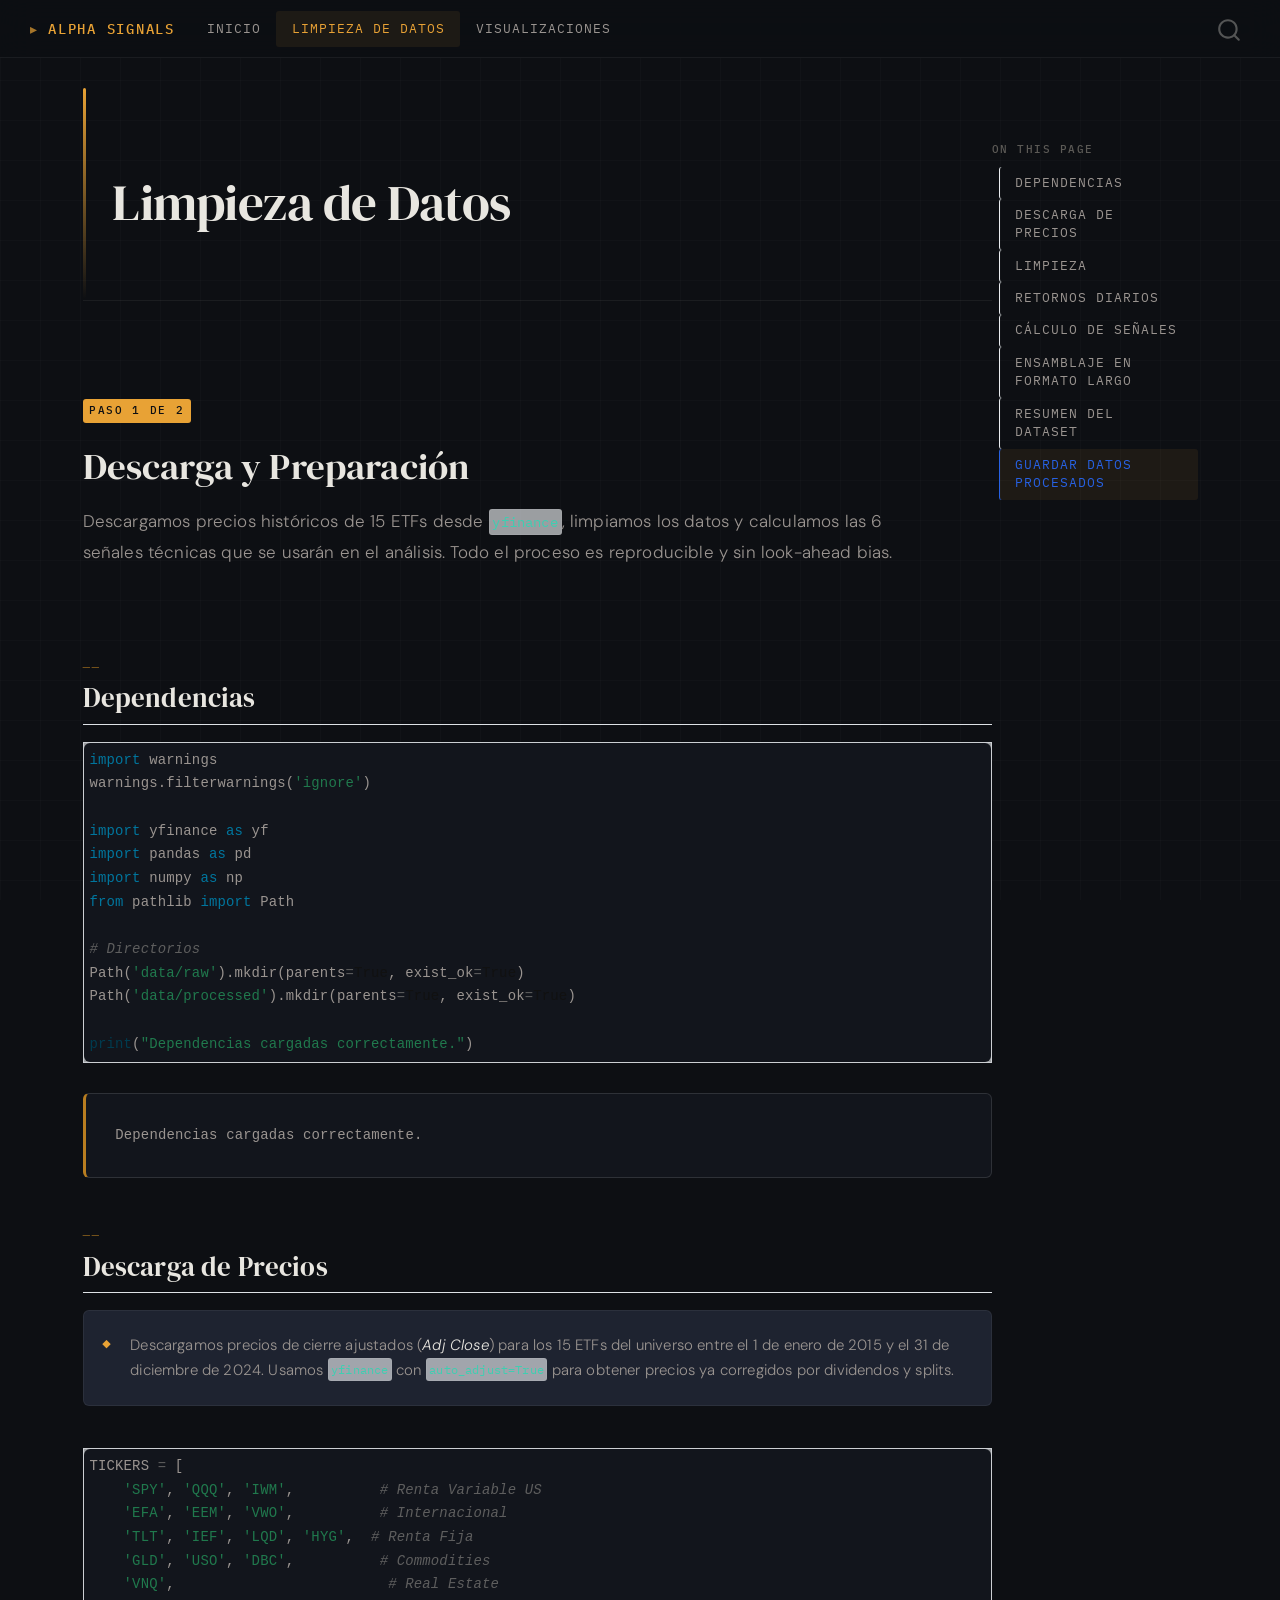
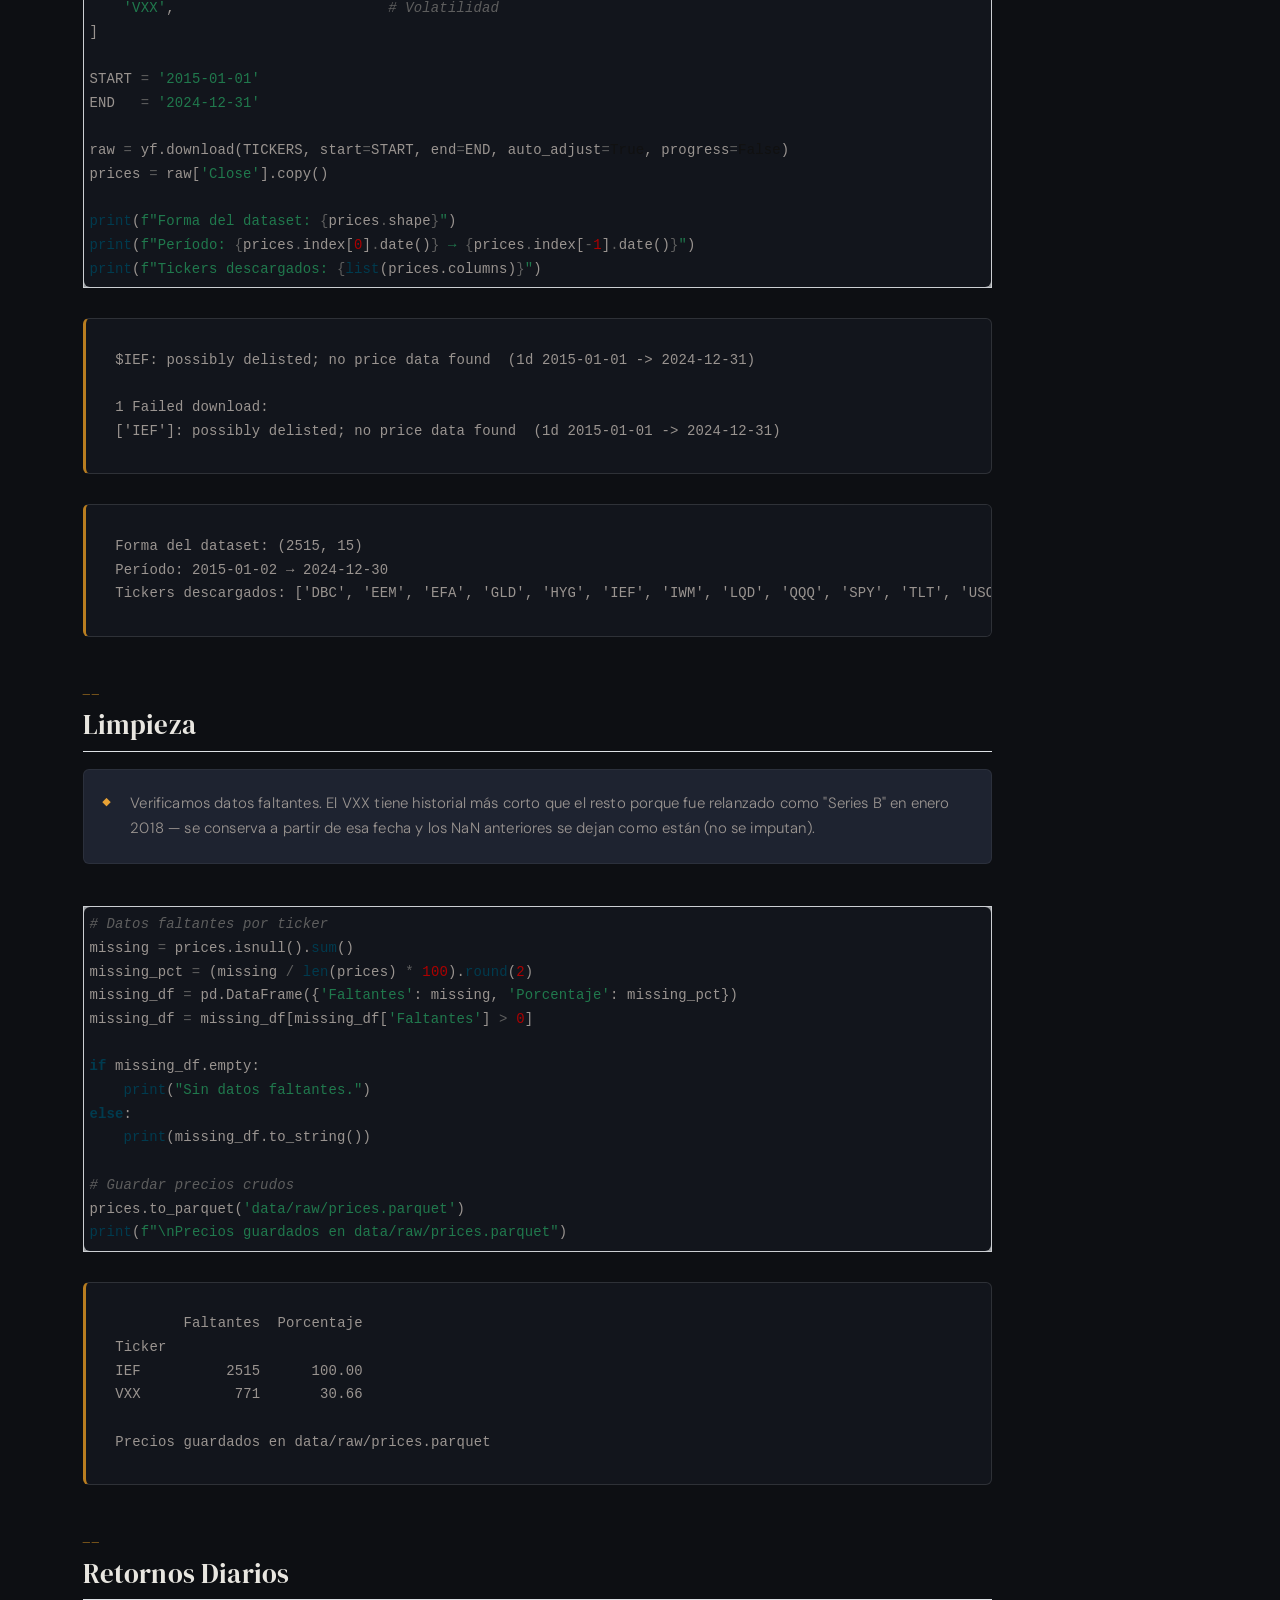
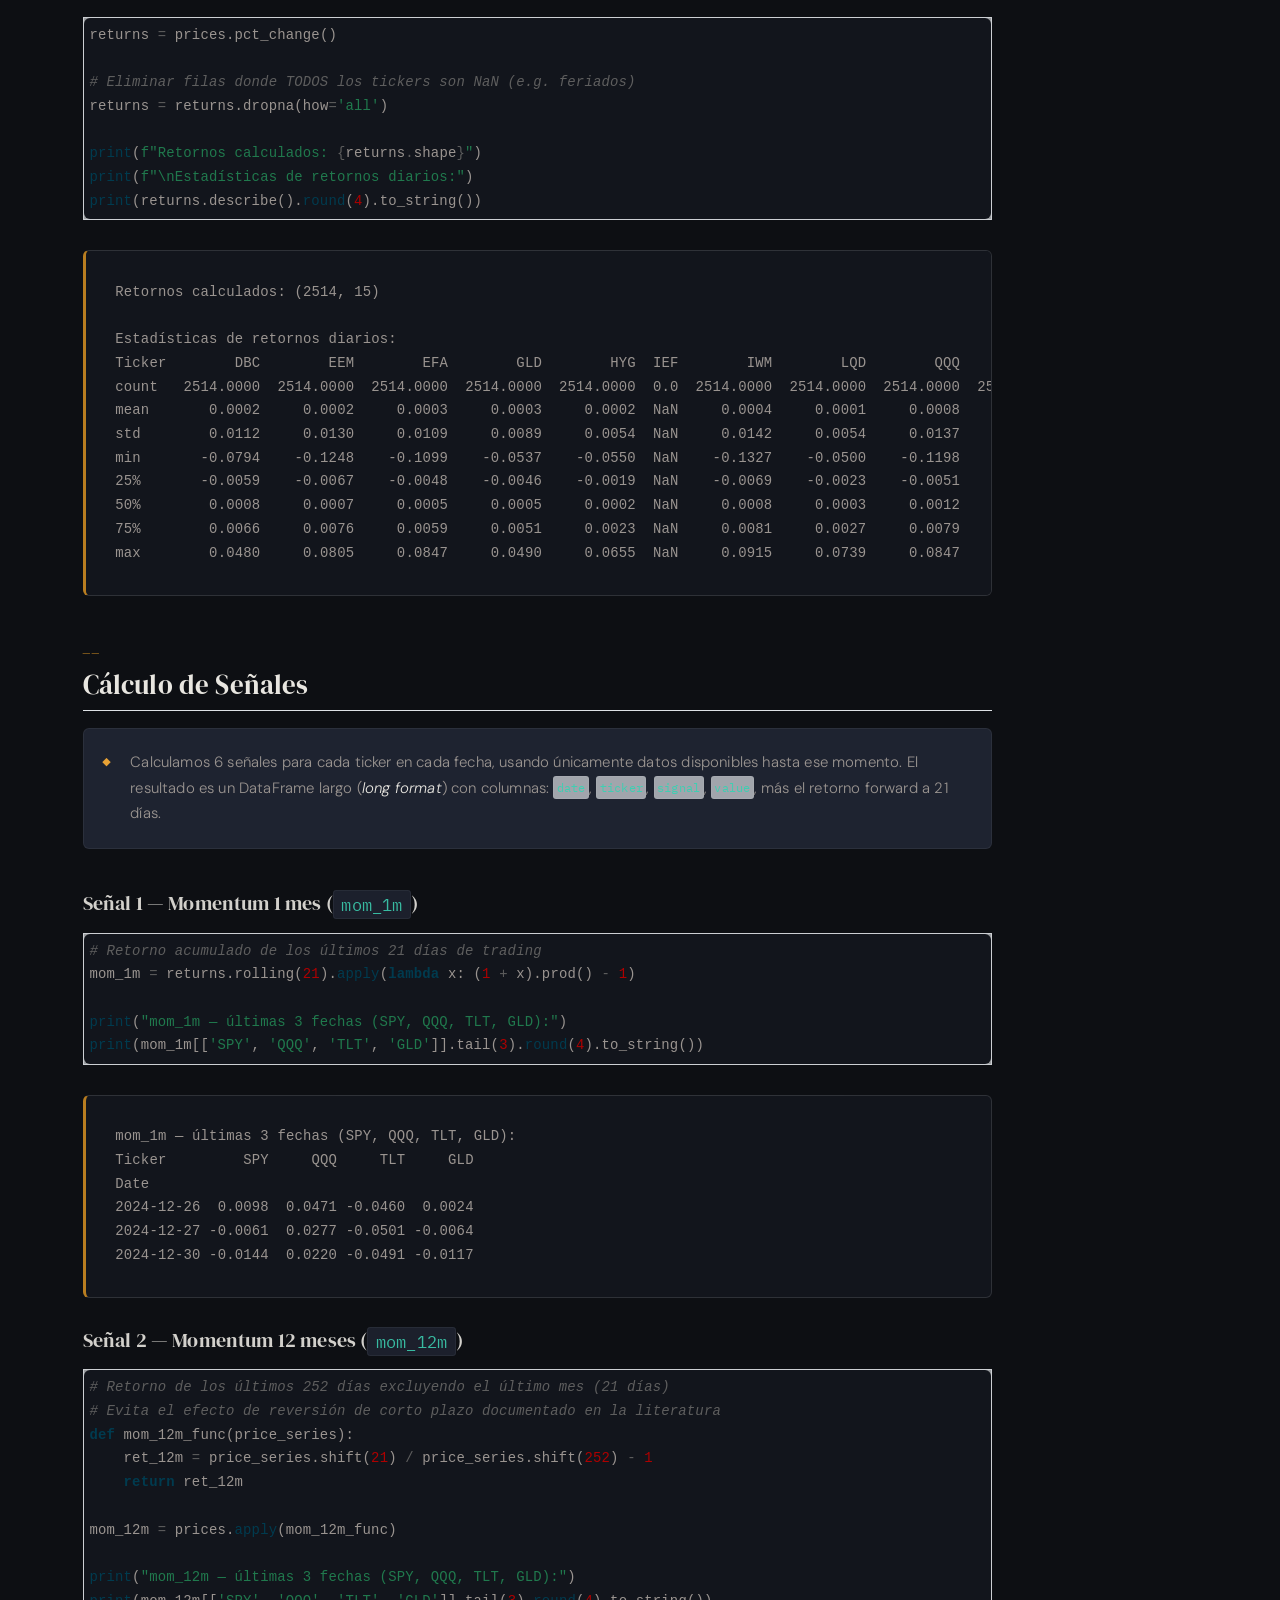
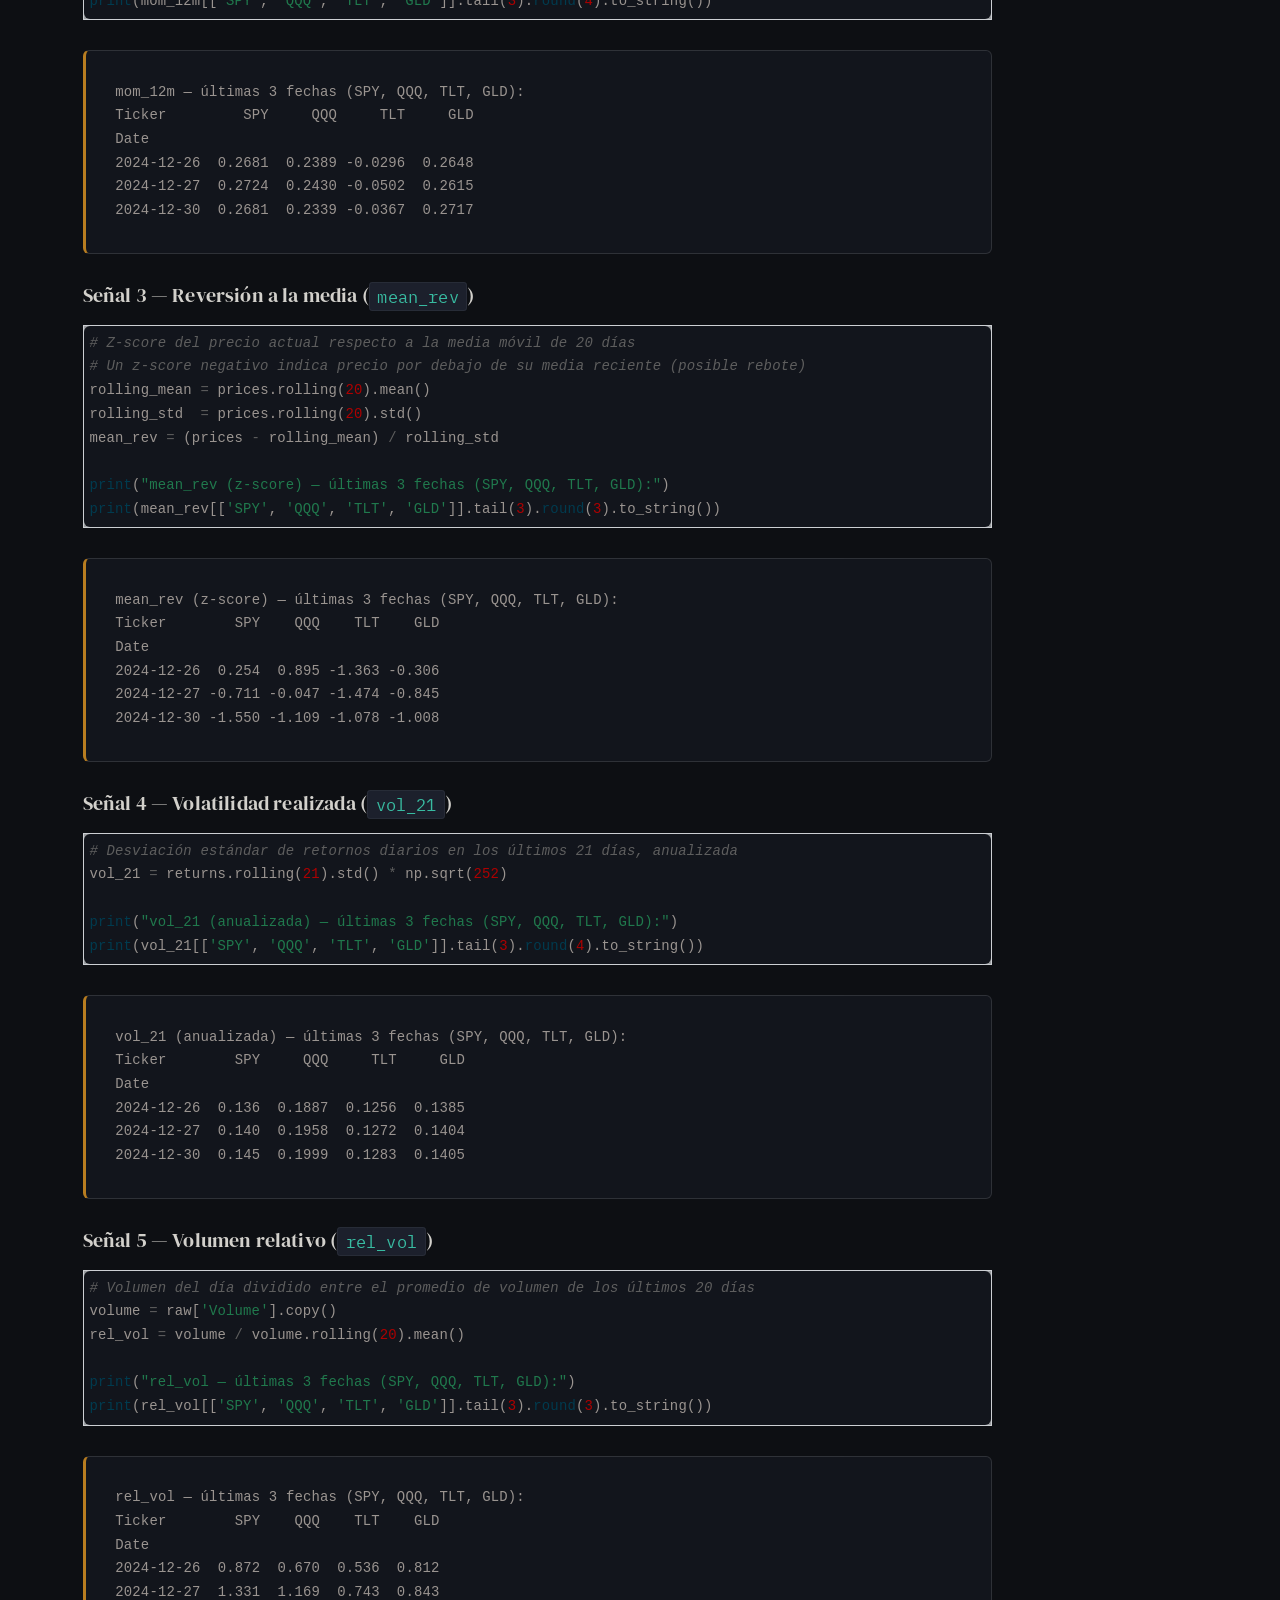
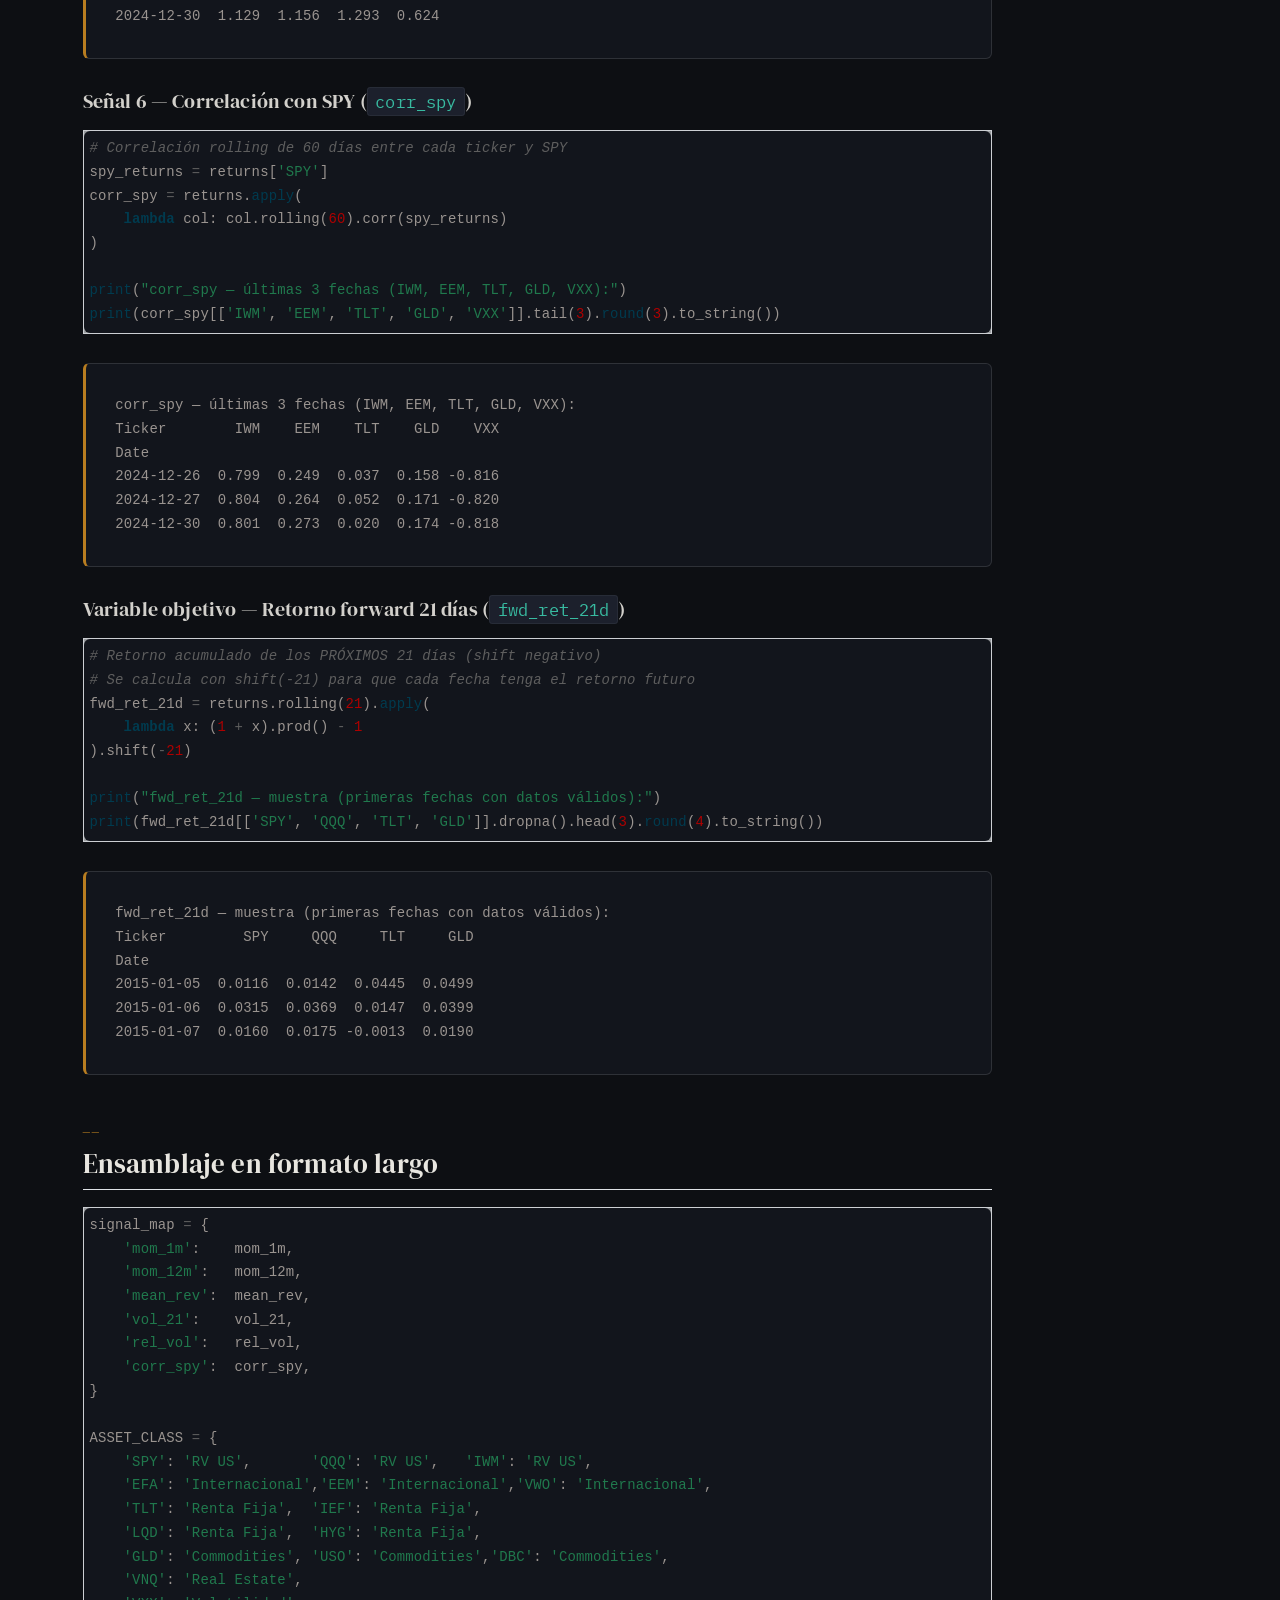
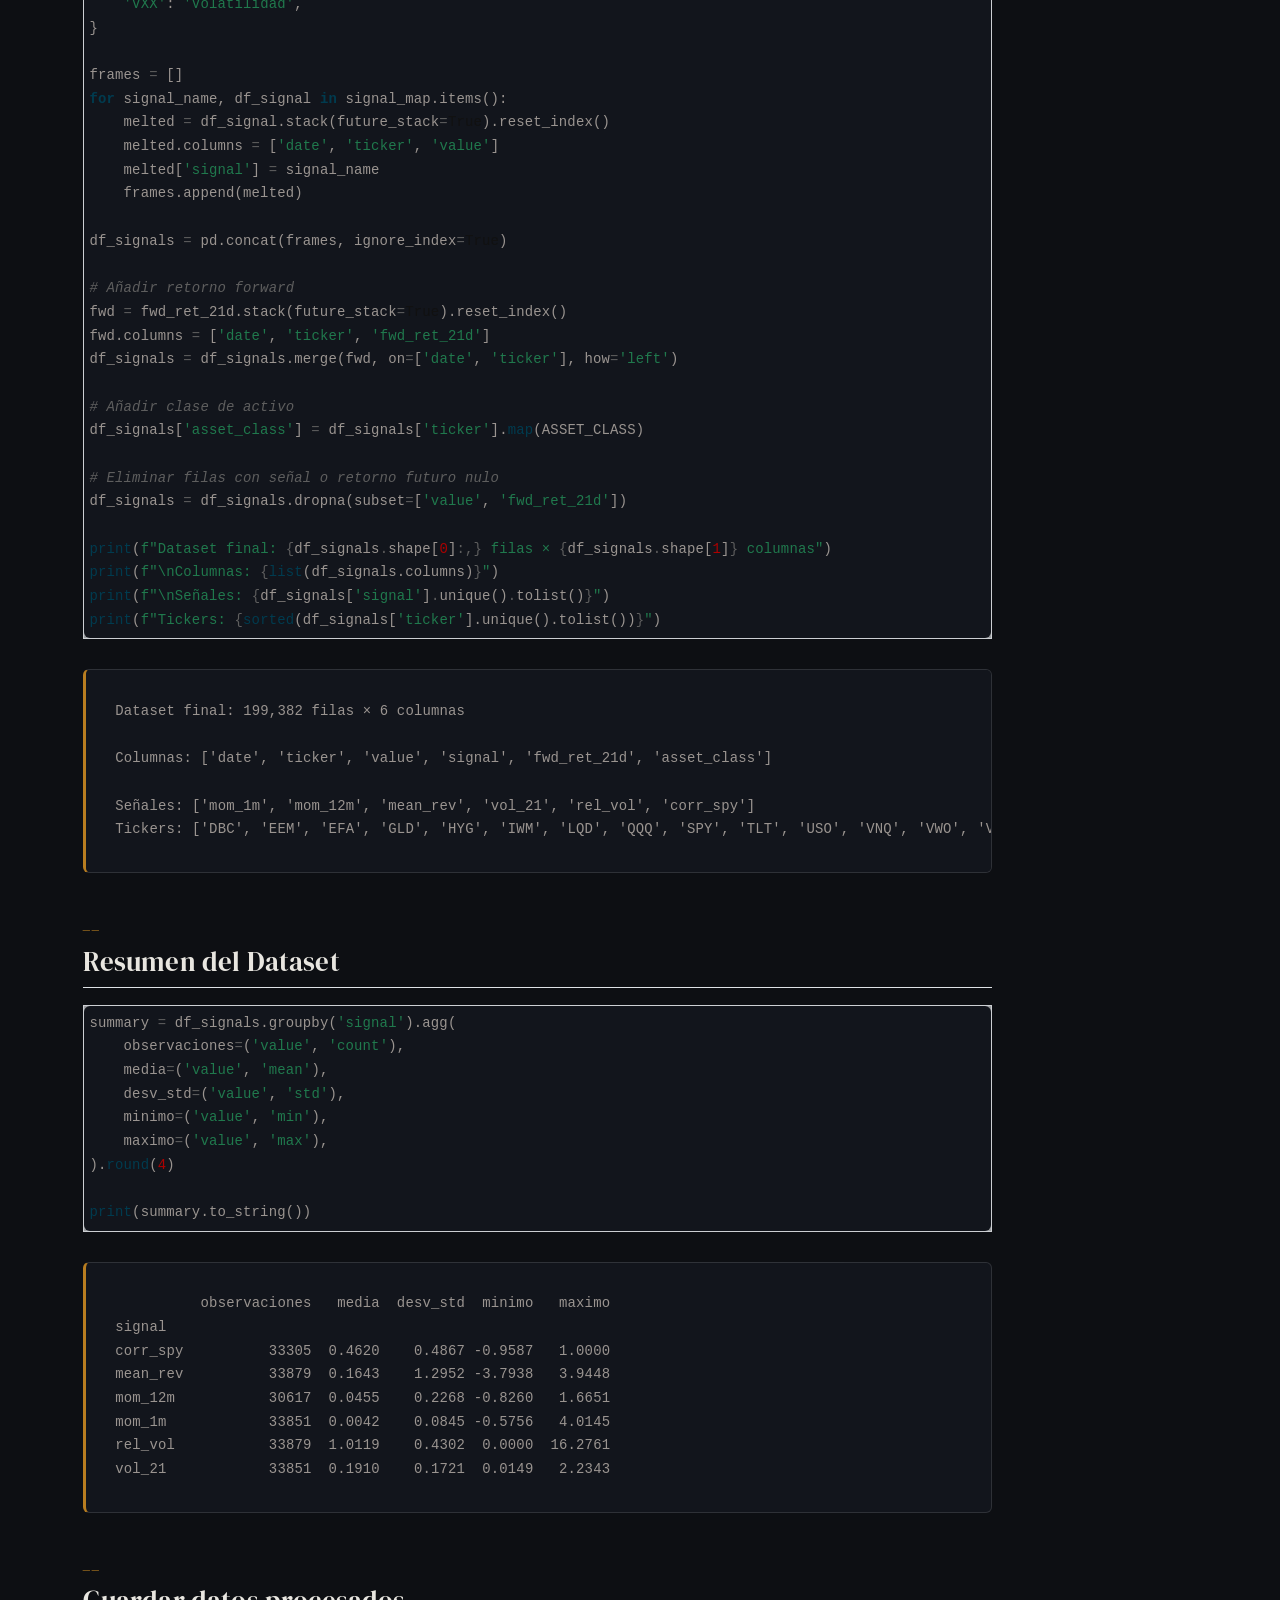
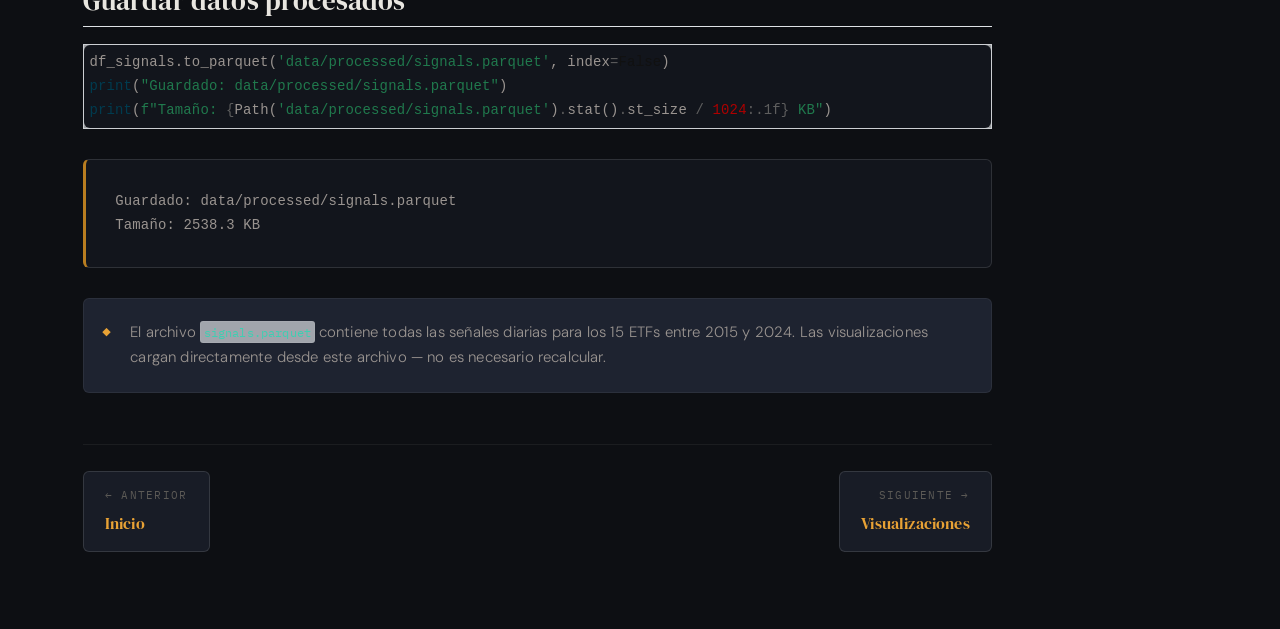
==== commit e4701b10: "First commit" ====
--- a/docs/data_cleaning.html
+++ b/docs/data_cleaning.html
@@ -136,7 +136,7 @@
 <span class="menu-text">Limpieza de Datos</span></a>
   </li>  
   <li class="nav-item">
-    <a class="nav-link" href="./visualizations.qmd"> 
+    <a class="nav-link" href="./visualizations.html"> 
 <span class="menu-text">Visualizaciones</span></a>
   </li>  
 </ul>
@@ -199,7 +199,7 @@
 </section>
 <section id="dependencias" class="level2">
 <h2 class="anchored" data-anchor-id="dependencias">Dependencias</h2>
-<div id="768a4102" class="cell" data-execution_count="1">
+<div id="26daa3bb" class="cell" data-execution_count="1">
 <div class="code-copy-outer-scaffold"><div class="sourceCode cell-code" id="cb1"><pre class="sourceCode python code-with-copy"><code class="sourceCode python"><span id="cb1-1"><a href="#cb1-1" aria-hidden="true" tabindex="-1"></a><span class="im">import</span> warnings</span>
 <span id="cb1-2"><a href="#cb1-2" aria-hidden="true" tabindex="-1"></a>warnings.filterwarnings(<span class="st">'ignore'</span>)</span>
 <span id="cb1-3"><a href="#cb1-3" aria-hidden="true" tabindex="-1"></a></span>
@@ -228,7 +228,7 @@
     precios ya corregidos por dividendos y splits.
   </p>
 </div>
-<div id="8d5c16e4" class="cell" data-execution_count="2">
+<div id="5ed2fbbe" class="cell" data-execution_count="2">
 <div class="code-copy-outer-scaffold"><div class="sourceCode cell-code" id="cb3"><pre class="sourceCode python code-with-copy"><code class="sourceCode python"><span id="cb3-1"><a href="#cb3-1" aria-hidden="true" tabindex="-1"></a>TICKERS <span class="op">=</span> [</span>
 <span id="cb3-2"><a href="#cb3-2" aria-hidden="true" tabindex="-1"></a>    <span class="st">'SPY'</span>, <span class="st">'QQQ'</span>, <span class="st">'IWM'</span>,          <span class="co"># Renta Variable US</span></span>
 <span id="cb3-3"><a href="#cb3-3" aria-hidden="true" tabindex="-1"></a>    <span class="st">'EFA'</span>, <span class="st">'EEM'</span>, <span class="st">'VWO'</span>,          <span class="co"># Internacional</span></span>
@@ -247,6 +247,12 @@
 <span id="cb3-16"><a href="#cb3-16" aria-hidden="true" tabindex="-1"></a><span class="bu">print</span>(<span class="ss">f"Forma del dataset: </span><span class="sc">{</span>prices<span class="sc">.</span>shape<span class="sc">}</span><span class="ss">"</span>)</span>
 <span id="cb3-17"><a href="#cb3-17" aria-hidden="true" tabindex="-1"></a><span class="bu">print</span>(<span class="ss">f"Período: </span><span class="sc">{</span>prices<span class="sc">.</span>index[<span class="dv">0</span>]<span class="sc">.</span>date()<span class="sc">}</span><span class="ss"> → </span><span class="sc">{</span>prices<span class="sc">.</span>index[<span class="op">-</span><span class="dv">1</span>]<span class="sc">.</span>date()<span class="sc">}</span><span class="ss">"</span>)</span>
 <span id="cb3-18"><a href="#cb3-18" aria-hidden="true" tabindex="-1"></a><span class="bu">print</span>(<span class="ss">f"Tickers descargados: </span><span class="sc">{</span><span class="bu">list</span>(prices.columns)<span class="sc">}</span><span class="ss">"</span>)</span></code></pre></div><button title="Copy to Clipboard" class="code-copy-button"><i class="bi"></i></button></div>
+<div class="cell-output cell-output-stderr">
+<pre><code>$IEF: possibly delisted; no price data found  (1d 2015-01-01 -&gt; 2024-12-31)
+
+1 Failed download:
+['IEF']: possibly delisted; no price data found  (1d 2015-01-01 -&gt; 2024-12-31)</code></pre>
+</div>
 <div class="cell-output cell-output-stdout">
 <pre><code>Forma del dataset: (2515, 15)
 Período: 2015-01-02 → 2024-12-30
@@ -263,24 +269,25 @@
     de esa fecha y los NaN anteriores se dejan como están (no se imputan).
   </p>
 </div>
-<div id="e99d3206" class="cell" data-execution_count="3">
-<div class="code-copy-outer-scaffold"><div class="sourceCode cell-code" id="cb5"><pre class="sourceCode python code-with-copy"><code class="sourceCode python"><span id="cb5-1"><a href="#cb5-1" aria-hidden="true" tabindex="-1"></a><span class="co"># Datos faltantes por ticker</span></span>
-<span id="cb5-2"><a href="#cb5-2" aria-hidden="true" tabindex="-1"></a>missing <span class="op">=</span> prices.isnull().<span class="bu">sum</span>()</span>
-<span id="cb5-3"><a href="#cb5-3" aria-hidden="true" tabindex="-1"></a>missing_pct <span class="op">=</span> (missing <span class="op">/</span> <span class="bu">len</span>(prices) <span class="op">*</span> <span class="dv">100</span>).<span class="bu">round</span>(<span class="dv">2</span>)</span>
-<span id="cb5-4"><a href="#cb5-4" aria-hidden="true" tabindex="-1"></a>missing_df <span class="op">=</span> pd.DataFrame({<span class="st">'Faltantes'</span>: missing, <span class="st">'Porcentaje'</span>: missing_pct})</span>
-<span id="cb5-5"><a href="#cb5-5" aria-hidden="true" tabindex="-1"></a>missing_df <span class="op">=</span> missing_df[missing_df[<span class="st">'Faltantes'</span>] <span class="op">&gt;</span> <span class="dv">0</span>]</span>
-<span id="cb5-6"><a href="#cb5-6" aria-hidden="true" tabindex="-1"></a></span>
-<span id="cb5-7"><a href="#cb5-7" aria-hidden="true" tabindex="-1"></a><span class="cf">if</span> missing_df.empty:</span>
-<span id="cb5-8"><a href="#cb5-8" aria-hidden="true" tabindex="-1"></a>    <span class="bu">print</span>(<span class="st">"Sin datos faltantes."</span>)</span>
-<span id="cb5-9"><a href="#cb5-9" aria-hidden="true" tabindex="-1"></a><span class="cf">else</span>:</span>
-<span id="cb5-10"><a href="#cb5-10" aria-hidden="true" tabindex="-1"></a>    <span class="bu">print</span>(missing_df.to_string())</span>
-<span id="cb5-11"><a href="#cb5-11" aria-hidden="true" tabindex="-1"></a></span>
-<span id="cb5-12"><a href="#cb5-12" aria-hidden="true" tabindex="-1"></a><span class="co"># Guardar precios crudos</span></span>
-<span id="cb5-13"><a href="#cb5-13" aria-hidden="true" tabindex="-1"></a>prices.to_parquet(<span class="st">'data/raw/prices.parquet'</span>)</span>
-<span id="cb5-14"><a href="#cb5-14" aria-hidden="true" tabindex="-1"></a><span class="bu">print</span>(<span class="ss">f"</span><span class="ch">\n</span><span class="ss">Precios guardados en data/raw/prices.parquet"</span>)</span></code></pre></div><button title="Copy to Clipboard" class="code-copy-button"><i class="bi"></i></button></div>
+<div id="85a16b9e" class="cell" data-execution_count="3">
+<div class="code-copy-outer-scaffold"><div class="sourceCode cell-code" id="cb6"><pre class="sourceCode python code-with-copy"><code class="sourceCode python"><span id="cb6-1"><a href="#cb6-1" aria-hidden="true" tabindex="-1"></a><span class="co"># Datos faltantes por ticker</span></span>
+<span id="cb6-2"><a href="#cb6-2" aria-hidden="true" tabindex="-1"></a>missing <span class="op">=</span> prices.isnull().<span class="bu">sum</span>()</span>
+<span id="cb6-3"><a href="#cb6-3" aria-hidden="true" tabindex="-1"></a>missing_pct <span class="op">=</span> (missing <span class="op">/</span> <span class="bu">len</span>(prices) <span class="op">*</span> <span class="dv">100</span>).<span class="bu">round</span>(<span class="dv">2</span>)</span>
+<span id="cb6-4"><a href="#cb6-4" aria-hidden="true" tabindex="-1"></a>missing_df <span class="op">=</span> pd.DataFrame({<span class="st">'Faltantes'</span>: missing, <span class="st">'Porcentaje'</span>: missing_pct})</span>
+<span id="cb6-5"><a href="#cb6-5" aria-hidden="true" tabindex="-1"></a>missing_df <span class="op">=</span> missing_df[missing_df[<span class="st">'Faltantes'</span>] <span class="op">&gt;</span> <span class="dv">0</span>]</span>
+<span id="cb6-6"><a href="#cb6-6" aria-hidden="true" tabindex="-1"></a></span>
+<span id="cb6-7"><a href="#cb6-7" aria-hidden="true" tabindex="-1"></a><span class="cf">if</span> missing_df.empty:</span>
+<span id="cb6-8"><a href="#cb6-8" aria-hidden="true" tabindex="-1"></a>    <span class="bu">print</span>(<span class="st">"Sin datos faltantes."</span>)</span>
+<span id="cb6-9"><a href="#cb6-9" aria-hidden="true" tabindex="-1"></a><span class="cf">else</span>:</span>
+<span id="cb6-10"><a href="#cb6-10" aria-hidden="true" tabindex="-1"></a>    <span class="bu">print</span>(missing_df.to_string())</span>
+<span id="cb6-11"><a href="#cb6-11" aria-hidden="true" tabindex="-1"></a></span>
+<span id="cb6-12"><a href="#cb6-12" aria-hidden="true" tabindex="-1"></a><span class="co"># Guardar precios crudos</span></span>
+<span id="cb6-13"><a href="#cb6-13" aria-hidden="true" tabindex="-1"></a>prices.to_parquet(<span class="st">'data/raw/prices.parquet'</span>)</span>
+<span id="cb6-14"><a href="#cb6-14" aria-hidden="true" tabindex="-1"></a><span class="bu">print</span>(<span class="ss">f"</span><span class="ch">\n</span><span class="ss">Precios guardados en data/raw/prices.parquet"</span>)</span></code></pre></div><button title="Copy to Clipboard" class="code-copy-button"><i class="bi"></i></button></div>
 <div class="cell-output cell-output-stdout">
 <pre><code>        Faltantes  Porcentaje
 Ticker                       
+IEF          2515      100.00
 VXX           771       30.66
 
 Precios guardados en data/raw/prices.parquet</code></pre>
@@ -289,28 +296,28 @@
 </section>
 <section id="retornos-diarios" class="level2">
 <h2 class="anchored" data-anchor-id="retornos-diarios">Retornos Diarios</h2>
-<div id="139c74ea" class="cell" data-execution_count="4">
-<div class="code-copy-outer-scaffold"><div class="sourceCode cell-code" id="cb7"><pre class="sourceCode python code-with-copy"><code class="sourceCode python"><span id="cb7-1"><a href="#cb7-1" aria-hidden="true" tabindex="-1"></a>returns <span class="op">=</span> prices.pct_change()</span>
-<span id="cb7-2"><a href="#cb7-2" aria-hidden="true" tabindex="-1"></a></span>
-<span id="cb7-3"><a href="#cb7-3" aria-hidden="true" tabindex="-1"></a><span class="co"># Eliminar filas donde TODOS los tickers son NaN (e.g. feriados)</span></span>
-<span id="cb7-4"><a href="#cb7-4" aria-hidden="true" tabindex="-1"></a>returns <span class="op">=</span> returns.dropna(how<span class="op">=</span><span class="st">'all'</span>)</span>
-<span id="cb7-5"><a href="#cb7-5" aria-hidden="true" tabindex="-1"></a></span>
-<span id="cb7-6"><a href="#cb7-6" aria-hidden="true" tabindex="-1"></a><span class="bu">print</span>(<span class="ss">f"Retornos calculados: </span><span class="sc">{</span>returns<span class="sc">.</span>shape<span class="sc">}</span><span class="ss">"</span>)</span>
-<span id="cb7-7"><a href="#cb7-7" aria-hidden="true" tabindex="-1"></a><span class="bu">print</span>(<span class="ss">f"</span><span class="ch">\n</span><span class="ss">Estadísticas de retornos diarios:"</span>)</span>
-<span id="cb7-8"><a href="#cb7-8" aria-hidden="true" tabindex="-1"></a><span class="bu">print</span>(returns.describe().<span class="bu">round</span>(<span class="dv">4</span>).to_string())</span></code></pre></div><button title="Copy to Clipboard" class="code-copy-button"><i class="bi"></i></button></div>
+<div id="f5af1010" class="cell" data-execution_count="4">
+<div class="code-copy-outer-scaffold"><div class="sourceCode cell-code" id="cb8"><pre class="sourceCode python code-with-copy"><code class="sourceCode python"><span id="cb8-1"><a href="#cb8-1" aria-hidden="true" tabindex="-1"></a>returns <span class="op">=</span> prices.pct_change()</span>
+<span id="cb8-2"><a href="#cb8-2" aria-hidden="true" tabindex="-1"></a></span>
+<span id="cb8-3"><a href="#cb8-3" aria-hidden="true" tabindex="-1"></a><span class="co"># Eliminar filas donde TODOS los tickers son NaN (e.g. feriados)</span></span>
+<span id="cb8-4"><a href="#cb8-4" aria-hidden="true" tabindex="-1"></a>returns <span class="op">=</span> returns.dropna(how<span class="op">=</span><span class="st">'all'</span>)</span>
+<span id="cb8-5"><a href="#cb8-5" aria-hidden="true" tabindex="-1"></a></span>
+<span id="cb8-6"><a href="#cb8-6" aria-hidden="true" tabindex="-1"></a><span class="bu">print</span>(<span class="ss">f"Retornos calculados: </span><span class="sc">{</span>returns<span class="sc">.</span>shape<span class="sc">}</span><span class="ss">"</span>)</span>
+<span id="cb8-7"><a href="#cb8-7" aria-hidden="true" tabindex="-1"></a><span class="bu">print</span>(<span class="ss">f"</span><span class="ch">\n</span><span class="ss">Estadísticas de retornos diarios:"</span>)</span>
+<span id="cb8-8"><a href="#cb8-8" aria-hidden="true" tabindex="-1"></a><span class="bu">print</span>(returns.describe().<span class="bu">round</span>(<span class="dv">4</span>).to_string())</span></code></pre></div><button title="Copy to Clipboard" class="code-copy-button"><i class="bi"></i></button></div>
 <div class="cell-output cell-output-stdout">
 <pre><code>Retornos calculados: (2514, 15)
 
 Estadísticas de retornos diarios:
-Ticker        DBC        EEM        EFA        GLD        HYG        IEF        IWM        LQD        QQQ        SPY        TLT        USO        VNQ        VWO        VXX
-count   2514.0000  2514.0000  2514.0000  2514.0000  2514.0000  2514.0000  2514.0000  2514.0000  2514.0000  2514.0000  2514.0000  2514.0000  2514.0000  2514.0000  1743.0000
-mean       0.0002     0.0002     0.0003     0.0003     0.0002     0.0000     0.0004     0.0001     0.0008     0.0005    -0.0000     0.0000     0.0003     0.0002    -0.0010
-std        0.0112     0.0130     0.0109     0.0089     0.0054     0.0042     0.0142     0.0054     0.0137     0.0111     0.0096     0.0249     0.0131     0.0125     0.0470
-min       -0.0794    -0.1248    -0.1099    -0.0537    -0.0550    -0.0251    -0.1327    -0.0500    -0.1198    -0.1094    -0.0667    -0.2532    -0.1773    -0.1209    -0.1924
-25%       -0.0059    -0.0067    -0.0048    -0.0046    -0.0019    -0.0024    -0.0069    -0.0023    -0.0051    -0.0037    -0.0058    -0.0121    -0.0058    -0.0064    -0.0263
-50%        0.0008     0.0007     0.0005     0.0005     0.0002     0.0001     0.0008     0.0003     0.0012     0.0006     0.0003     0.0009     0.0006     0.0007    -0.0076
-75%        0.0066     0.0076     0.0059     0.0051     0.0023     0.0025     0.0081     0.0027     0.0079     0.0059     0.0057     0.0133     0.0071     0.0072     0.0160
-max        0.0480     0.0805     0.0847     0.0490     0.0655     0.0264     0.0915     0.0739     0.0847     0.0906     0.0752     0.1667     0.0900     0.0778     0.3922</code></pre>
+Ticker        DBC        EEM        EFA        GLD        HYG  IEF        IWM        LQD        QQQ        SPY        TLT        USO        VNQ        VWO        VXX
+count   2514.0000  2514.0000  2514.0000  2514.0000  2514.0000  0.0  2514.0000  2514.0000  2514.0000  2514.0000  2514.0000  2514.0000  2514.0000  2514.0000  1743.0000
+mean       0.0002     0.0002     0.0003     0.0003     0.0002  NaN     0.0004     0.0001     0.0008     0.0005    -0.0000     0.0000     0.0003     0.0002    -0.0010
+std        0.0112     0.0130     0.0109     0.0089     0.0054  NaN     0.0142     0.0054     0.0137     0.0111     0.0096     0.0249     0.0131     0.0125     0.0470
+min       -0.0794    -0.1248    -0.1099    -0.0537    -0.0550  NaN    -0.1327    -0.0500    -0.1198    -0.1094    -0.0667    -0.2532    -0.1773    -0.1209    -0.1924
+25%       -0.0059    -0.0067    -0.0048    -0.0046    -0.0019  NaN    -0.0069    -0.0023    -0.0051    -0.0037    -0.0058    -0.0121    -0.0058    -0.0064    -0.0263
+50%        0.0008     0.0007     0.0005     0.0005     0.0002  NaN     0.0008     0.0003     0.0012     0.0006     0.0003     0.0009     0.0006     0.0007    -0.0076
+75%        0.0066     0.0076     0.0059     0.0051     0.0023  NaN     0.0081     0.0027     0.0079     0.0059     0.0057     0.0133     0.0071     0.0072     0.0160
+max        0.0480     0.0805     0.0847     0.0490     0.0655  NaN     0.0915     0.0739     0.0847     0.0906     0.0752     0.1667     0.0900     0.0778     0.3922</code></pre>
 </div>
 </div>
 </section>
@@ -326,12 +333,12 @@
 </div>
 <section id="señal-1-momentum-1-mes-mom_1m" class="level3">
 <h3 class="anchored" data-anchor-id="señal-1-momentum-1-mes-mom_1m">Señal 1 — Momentum 1 mes (<code>mom_1m</code>)</h3>
-<div id="f9cfb93b" class="cell" data-execution_count="5">
-<div class="code-copy-outer-scaffold"><div class="sourceCode cell-code" id="cb9"><pre class="sourceCode python code-with-copy"><code class="sourceCode python"><span id="cb9-1"><a href="#cb9-1" aria-hidden="true" tabindex="-1"></a><span class="co"># Retorno acumulado de los últimos 21 días de trading</span></span>
-<span id="cb9-2"><a href="#cb9-2" aria-hidden="true" tabindex="-1"></a>mom_1m <span class="op">=</span> returns.rolling(<span class="dv">21</span>).<span class="bu">apply</span>(<span class="kw">lambda</span> x: (<span class="dv">1</span> <span class="op">+</span> x).prod() <span class="op">-</span> <span class="dv">1</span>)</span>
-<span id="cb9-3"><a href="#cb9-3" aria-hidden="true" tabindex="-1"></a></span>
-<span id="cb9-4"><a href="#cb9-4" aria-hidden="true" tabindex="-1"></a><span class="bu">print</span>(<span class="st">"mom_1m — últimas 3 fechas (SPY, QQQ, TLT, GLD):"</span>)</span>
-<span id="cb9-5"><a href="#cb9-5" aria-hidden="true" tabindex="-1"></a><span class="bu">print</span>(mom_1m[[<span class="st">'SPY'</span>, <span class="st">'QQQ'</span>, <span class="st">'TLT'</span>, <span class="st">'GLD'</span>]].tail(<span class="dv">3</span>).<span class="bu">round</span>(<span class="dv">4</span>).to_string())</span></code></pre></div><button title="Copy to Clipboard" class="code-copy-button"><i class="bi"></i></button></div>
+<div id="90e39b89" class="cell" data-execution_count="5">
+<div class="code-copy-outer-scaffold"><div class="sourceCode cell-code" id="cb10"><pre class="sourceCode python code-with-copy"><code class="sourceCode python"><span id="cb10-1"><a href="#cb10-1" aria-hidden="true" tabindex="-1"></a><span class="co"># Retorno acumulado de los últimos 21 días de trading</span></span>
+<span id="cb10-2"><a href="#cb10-2" aria-hidden="true" tabindex="-1"></a>mom_1m <span class="op">=</span> returns.rolling(<span class="dv">21</span>).<span class="bu">apply</span>(<span class="kw">lambda</span> x: (<span class="dv">1</span> <span class="op">+</span> x).prod() <span class="op">-</span> <span class="dv">1</span>)</span>
+<span id="cb10-3"><a href="#cb10-3" aria-hidden="true" tabindex="-1"></a></span>
+<span id="cb10-4"><a href="#cb10-4" aria-hidden="true" tabindex="-1"></a><span class="bu">print</span>(<span class="st">"mom_1m — últimas 3 fechas (SPY, QQQ, TLT, GLD):"</span>)</span>
+<span id="cb10-5"><a href="#cb10-5" aria-hidden="true" tabindex="-1"></a><span class="bu">print</span>(mom_1m[[<span class="st">'SPY'</span>, <span class="st">'QQQ'</span>, <span class="st">'TLT'</span>, <span class="st">'GLD'</span>]].tail(<span class="dv">3</span>).<span class="bu">round</span>(<span class="dv">4</span>).to_string())</span></code></pre></div><button title="Copy to Clipboard" class="code-copy-button"><i class="bi"></i></button></div>
 <div class="cell-output cell-output-stdout">
 <pre><code>mom_1m — últimas 3 fechas (SPY, QQQ, TLT, GLD):
 Ticker         SPY     QQQ     TLT     GLD
@@ -344,17 +351,17 @@
 </section>
 <section id="señal-2-momentum-12-meses-mom_12m" class="level3">
 <h3 class="anchored" data-anchor-id="señal-2-momentum-12-meses-mom_12m">Señal 2 — Momentum 12 meses (<code>mom_12m</code>)</h3>
-<div id="3c8f5d76" class="cell" data-execution_count="6">
-<div class="code-copy-outer-scaffold"><div class="sourceCode cell-code" id="cb11"><pre class="sourceCode python code-with-copy"><code class="sourceCode python"><span id="cb11-1"><a href="#cb11-1" aria-hidden="true" tabindex="-1"></a><span class="co"># Retorno de los últimos 252 días excluyendo el último mes (21 días)</span></span>
-<span id="cb11-2"><a href="#cb11-2" aria-hidden="true" tabindex="-1"></a><span class="co"># Evita el efecto de reversión de corto plazo documentado en la literatura</span></span>
-<span id="cb11-3"><a href="#cb11-3" aria-hidden="true" tabindex="-1"></a><span class="kw">def</span> mom_12m_func(price_series):</span>
-<span id="cb11-4"><a href="#cb11-4" aria-hidden="true" tabindex="-1"></a>    ret_12m <span class="op">=</span> price_series.shift(<span class="dv">21</span>) <span class="op">/</span> price_series.shift(<span class="dv">252</span>) <span class="op">-</span> <span class="dv">1</span></span>
-<span id="cb11-5"><a href="#cb11-5" aria-hidden="true" tabindex="-1"></a>    <span class="cf">return</span> ret_12m</span>
-<span id="cb11-6"><a href="#cb11-6" aria-hidden="true" tabindex="-1"></a></span>
-<span id="cb11-7"><a href="#cb11-7" aria-hidden="true" tabindex="-1"></a>mom_12m <span class="op">=</span> prices.<span class="bu">apply</span>(mom_12m_func)</span>
-<span id="cb11-8"><a href="#cb11-8" aria-hidden="true" tabindex="-1"></a></span>
-<span id="cb11-9"><a href="#cb11-9" aria-hidden="true" tabindex="-1"></a><span class="bu">print</span>(<span class="st">"mom_12m — últimas 3 fechas (SPY, QQQ, TLT, GLD):"</span>)</span>
-<span id="cb11-10"><a href="#cb11-10" aria-hidden="true" tabindex="-1"></a><span class="bu">print</span>(mom_12m[[<span class="st">'SPY'</span>, <span class="st">'QQQ'</span>, <span class="st">'TLT'</span>, <span class="st">'GLD'</span>]].tail(<span class="dv">3</span>).<span class="bu">round</span>(<span class="dv">4</span>).to_string())</span></code></pre></div><button title="Copy to Clipboard" class="code-copy-button"><i class="bi"></i></button></div>
+<div id="9fdd0625" class="cell" data-execution_count="6">
+<div class="code-copy-outer-scaffold"><div class="sourceCode cell-code" id="cb12"><pre class="sourceCode python code-with-copy"><code class="sourceCode python"><span id="cb12-1"><a href="#cb12-1" aria-hidden="true" tabindex="-1"></a><span class="co"># Retorno de los últimos 252 días excluyendo el último mes (21 días)</span></span>
+<span id="cb12-2"><a href="#cb12-2" aria-hidden="true" tabindex="-1"></a><span class="co"># Evita el efecto de reversión de corto plazo documentado en la literatura</span></span>
+<span id="cb12-3"><a href="#cb12-3" aria-hidden="true" tabindex="-1"></a><span class="kw">def</span> mom_12m_func(price_series):</span>
+<span id="cb12-4"><a href="#cb12-4" aria-hidden="true" tabindex="-1"></a>    ret_12m <span class="op">=</span> price_series.shift(<span class="dv">21</span>) <span class="op">/</span> price_series.shift(<span class="dv">252</span>) <span class="op">-</span> <span class="dv">1</span></span>
+<span id="cb12-5"><a href="#cb12-5" aria-hidden="true" tabindex="-1"></a>    <span class="cf">return</span> ret_12m</span>
+<span id="cb12-6"><a href="#cb12-6" aria-hidden="true" tabindex="-1"></a></span>
+<span id="cb12-7"><a href="#cb12-7" aria-hidden="true" tabindex="-1"></a>mom_12m <span class="op">=</span> prices.<span class="bu">apply</span>(mom_12m_func)</span>
+<span id="cb12-8"><a href="#cb12-8" aria-hidden="true" tabindex="-1"></a></span>
+<span id="cb12-9"><a href="#cb12-9" aria-hidden="true" tabindex="-1"></a><span class="bu">print</span>(<span class="st">"mom_12m — últimas 3 fechas (SPY, QQQ, TLT, GLD):"</span>)</span>
+<span id="cb12-10"><a href="#cb12-10" aria-hidden="true" tabindex="-1"></a><span class="bu">print</span>(mom_12m[[<span class="st">'SPY'</span>, <span class="st">'QQQ'</span>, <span class="st">'TLT'</span>, <span class="st">'GLD'</span>]].tail(<span class="dv">3</span>).<span class="bu">round</span>(<span class="dv">4</span>).to_string())</span></code></pre></div><button title="Copy to Clipboard" class="code-copy-button"><i class="bi"></i></button></div>
 <div class="cell-output cell-output-stdout">
 <pre><code>mom_12m — últimas 3 fechas (SPY, QQQ, TLT, GLD):
 Ticker         SPY     QQQ     TLT     GLD
@@ -367,15 +374,15 @@
 </section>
 <section id="señal-3-reversión-a-la-media-mean_rev" class="level3">
 <h3 class="anchored" data-anchor-id="señal-3-reversión-a-la-media-mean_rev">Señal 3 — Reversión a la media (<code>mean_rev</code>)</h3>
-<div id="8f7a4ab0" class="cell" data-execution_count="7">
-<div class="code-copy-outer-scaffold"><div class="sourceCode cell-code" id="cb13"><pre class="sourceCode python code-with-copy"><code class="sourceCode python"><span id="cb13-1"><a href="#cb13-1" aria-hidden="true" tabindex="-1"></a><span class="co"># Z-score del precio actual respecto a la media móvil de 20 días</span></span>
-<span id="cb13-2"><a href="#cb13-2" aria-hidden="true" tabindex="-1"></a><span class="co"># Un z-score negativo indica precio por debajo de su media reciente (posible rebote)</span></span>
-<span id="cb13-3"><a href="#cb13-3" aria-hidden="true" tabindex="-1"></a>rolling_mean <span class="op">=</span> prices.rolling(<span class="dv">20</span>).mean()</span>
-<span id="cb13-4"><a href="#cb13-4" aria-hidden="true" tabindex="-1"></a>rolling_std  <span class="op">=</span> prices.rolling(<span class="dv">20</span>).std()</span>
-<span id="cb13-5"><a href="#cb13-5" aria-hidden="true" tabindex="-1"></a>mean_rev <span class="op">=</span> (prices <span class="op">-</span> rolling_mean) <span class="op">/</span> rolling_std</span>
-<span id="cb13-6"><a href="#cb13-6" aria-hidden="true" tabindex="-1"></a></span>
-<span id="cb13-7"><a href="#cb13-7" aria-hidden="true" tabindex="-1"></a><span class="bu">print</span>(<span class="st">"mean_rev (z-score) — últimas 3 fechas (SPY, QQQ, TLT, GLD):"</span>)</span>
-<span id="cb13-8"><a href="#cb13-8" aria-hidden="true" tabindex="-1"></a><span class="bu">print</span>(mean_rev[[<span class="st">'SPY'</span>, <span class="st">'QQQ'</span>, <span class="st">'TLT'</span>, <span class="st">'GLD'</span>]].tail(<span class="dv">3</span>).<span class="bu">round</span>(<span class="dv">3</span>).to_string())</span></code></pre></div><button title="Copy to Clipboard" class="code-copy-button"><i class="bi"></i></button></div>
+<div id="28a08e74" class="cell" data-execution_count="7">
+<div class="code-copy-outer-scaffold"><div class="sourceCode cell-code" id="cb14"><pre class="sourceCode python code-with-copy"><code class="sourceCode python"><span id="cb14-1"><a href="#cb14-1" aria-hidden="true" tabindex="-1"></a><span class="co"># Z-score del precio actual respecto a la media móvil de 20 días</span></span>
+<span id="cb14-2"><a href="#cb14-2" aria-hidden="true" tabindex="-1"></a><span class="co"># Un z-score negativo indica precio por debajo de su media reciente (posible rebote)</span></span>
+<span id="cb14-3"><a href="#cb14-3" aria-hidden="true" tabindex="-1"></a>rolling_mean <span class="op">=</span> prices.rolling(<span class="dv">20</span>).mean()</span>
+<span id="cb14-4"><a href="#cb14-4" aria-hidden="true" tabindex="-1"></a>rolling_std  <span class="op">=</span> prices.rolling(<span class="dv">20</span>).std()</span>
+<span id="cb14-5"><a href="#cb14-5" aria-hidden="true" tabindex="-1"></a>mean_rev <span class="op">=</span> (prices <span class="op">-</span> rolling_mean) <span class="op">/</span> rolling_std</span>
+<span id="cb14-6"><a href="#cb14-6" aria-hidden="true" tabindex="-1"></a></span>
+<span id="cb14-7"><a href="#cb14-7" aria-hidden="true" tabindex="-1"></a><span class="bu">print</span>(<span class="st">"mean_rev (z-score) — últimas 3 fechas (SPY, QQQ, TLT, GLD):"</span>)</span>
+<span id="cb14-8"><a href="#cb14-8" aria-hidden="true" tabindex="-1"></a><span class="bu">print</span>(mean_rev[[<span class="st">'SPY'</span>, <span class="st">'QQQ'</span>, <span class="st">'TLT'</span>, <span class="st">'GLD'</span>]].tail(<span class="dv">3</span>).<span class="bu">round</span>(<span class="dv">3</span>).to_string())</span></code></pre></div><button title="Copy to Clipboard" class="code-copy-button"><i class="bi"></i></button></div>
 <div class="cell-output cell-output-stdout">
 <pre><code>mean_rev (z-score) — últimas 3 fechas (SPY, QQQ, TLT, GLD):
 Ticker        SPY    QQQ    TLT    GLD
@@ -388,12 +395,12 @@
 </section>
 <section id="señal-4-volatilidad-realizada-vol_21" class="level3">
 <h3 class="anchored" data-anchor-id="señal-4-volatilidad-realizada-vol_21">Señal 4 — Volatilidad realizada (<code>vol_21</code>)</h3>
-<div id="48a9c0fe" class="cell" data-execution_count="8">
-<div class="code-copy-outer-scaffold"><div class="sourceCode cell-code" id="cb15"><pre class="sourceCode python code-with-copy"><code class="sourceCode python"><span id="cb15-1"><a href="#cb15-1" aria-hidden="true" tabindex="-1"></a><span class="co"># Desviación estándar de retornos diarios en los últimos 21 días, anualizada</span></span>
-<span id="cb15-2"><a href="#cb15-2" aria-hidden="true" tabindex="-1"></a>vol_21 <span class="op">=</span> returns.rolling(<span class="dv">21</span>).std() <span class="op">*</span> np.sqrt(<span class="dv">252</span>)</span>
-<span id="cb15-3"><a href="#cb15-3" aria-hidden="true" tabindex="-1"></a></span>
-<span id="cb15-4"><a href="#cb15-4" aria-hidden="true" tabindex="-1"></a><span class="bu">print</span>(<span class="st">"vol_21 (anualizada) — últimas 3 fechas (SPY, QQQ, TLT, GLD):"</span>)</span>
-<span id="cb15-5"><a href="#cb15-5" aria-hidden="true" tabindex="-1"></a><span class="bu">print</span>(vol_21[[<span class="st">'SPY'</span>, <span class="st">'QQQ'</span>, <span class="st">'TLT'</span>, <span class="st">'GLD'</span>]].tail(<span class="dv">3</span>).<span class="bu">round</span>(<span class="dv">4</span>).to_string())</span></code></pre></div><button title="Copy to Clipboard" class="code-copy-button"><i class="bi"></i></button></div>
+<div id="964b23d3" class="cell" data-execution_count="8">
+<div class="code-copy-outer-scaffold"><div class="sourceCode cell-code" id="cb16"><pre class="sourceCode python code-with-copy"><code class="sourceCode python"><span id="cb16-1"><a href="#cb16-1" aria-hidden="true" tabindex="-1"></a><span class="co"># Desviación estándar de retornos diarios en los últimos 21 días, anualizada</span></span>
+<span id="cb16-2"><a href="#cb16-2" aria-hidden="true" tabindex="-1"></a>vol_21 <span class="op">=</span> returns.rolling(<span class="dv">21</span>).std() <span class="op">*</span> np.sqrt(<span class="dv">252</span>)</span>
+<span id="cb16-3"><a href="#cb16-3" aria-hidden="true" tabindex="-1"></a></span>
+<span id="cb16-4"><a href="#cb16-4" aria-hidden="true" tabindex="-1"></a><span class="bu">print</span>(<span class="st">"vol_21 (anualizada) — últimas 3 fechas (SPY, QQQ, TLT, GLD):"</span>)</span>
+<span id="cb16-5"><a href="#cb16-5" aria-hidden="true" tabindex="-1"></a><span class="bu">print</span>(vol_21[[<span class="st">'SPY'</span>, <span class="st">'QQQ'</span>, <span class="st">'TLT'</span>, <span class="st">'GLD'</span>]].tail(<span class="dv">3</span>).<span class="bu">round</span>(<span class="dv">4</span>).to_string())</span></code></pre></div><button title="Copy to Clipboard" class="code-copy-button"><i class="bi"></i></button></div>
 <div class="cell-output cell-output-stdout">
 <pre><code>vol_21 (anualizada) — últimas 3 fechas (SPY, QQQ, TLT, GLD):
 Ticker        SPY     QQQ     TLT     GLD
@@ -406,13 +413,13 @@
 </section>
 <section id="señal-5-volumen-relativo-rel_vol" class="level3">
 <h3 class="anchored" data-anchor-id="señal-5-volumen-relativo-rel_vol">Señal 5 — Volumen relativo (<code>rel_vol</code>)</h3>
-<div id="c4a6be63" class="cell" data-execution_count="9">
-<div class="code-copy-outer-scaffold"><div class="sourceCode cell-code" id="cb17"><pre class="sourceCode python code-with-copy"><code class="sourceCode python"><span id="cb17-1"><a href="#cb17-1" aria-hidden="true" tabindex="-1"></a><span class="co"># Volumen del día dividido entre el promedio de volumen de los últimos 20 días</span></span>
-<span id="cb17-2"><a href="#cb17-2" aria-hidden="true" tabindex="-1"></a>volume <span class="op">=</span> raw[<span class="st">'Volume'</span>].copy()</span>
-<span id="cb17-3"><a href="#cb17-3" aria-hidden="true" tabindex="-1"></a>rel_vol <span class="op">=</span> volume <span class="op">/</span> volume.rolling(<span class="dv">20</span>).mean()</span>
-<span id="cb17-4"><a href="#cb17-4" aria-hidden="true" tabindex="-1"></a></span>
-<span id="cb17-5"><a href="#cb17-5" aria-hidden="true" tabindex="-1"></a><span class="bu">print</span>(<span class="st">"rel_vol — últimas 3 fechas (SPY, QQQ, TLT, GLD):"</span>)</span>
-<span id="cb17-6"><a href="#cb17-6" aria-hidden="true" tabindex="-1"></a><span class="bu">print</span>(rel_vol[[<span class="st">'SPY'</span>, <span class="st">'QQQ'</span>, <span class="st">'TLT'</span>, <span class="st">'GLD'</span>]].tail(<span class="dv">3</span>).<span class="bu">round</span>(<span class="dv">3</span>).to_string())</span></code></pre></div><button title="Copy to Clipboard" class="code-copy-button"><i class="bi"></i></button></div>
+<div id="3c4ea1cb" class="cell" data-execution_count="9">
+<div class="code-copy-outer-scaffold"><div class="sourceCode cell-code" id="cb18"><pre class="sourceCode python code-with-copy"><code class="sourceCode python"><span id="cb18-1"><a href="#cb18-1" aria-hidden="true" tabindex="-1"></a><span class="co"># Volumen del día dividido entre el promedio de volumen de los últimos 20 días</span></span>
+<span id="cb18-2"><a href="#cb18-2" aria-hidden="true" tabindex="-1"></a>volume <span class="op">=</span> raw[<span class="st">'Volume'</span>].copy()</span>
+<span id="cb18-3"><a href="#cb18-3" aria-hidden="true" tabindex="-1"></a>rel_vol <span class="op">=</span> volume <span class="op">/</span> volume.rolling(<span class="dv">20</span>).mean()</span>
+<span id="cb18-4"><a href="#cb18-4" aria-hidden="true" tabindex="-1"></a></span>
+<span id="cb18-5"><a href="#cb18-5" aria-hidden="true" tabindex="-1"></a><span class="bu">print</span>(<span class="st">"rel_vol — últimas 3 fechas (SPY, QQQ, TLT, GLD):"</span>)</span>
+<span id="cb18-6"><a href="#cb18-6" aria-hidden="true" tabindex="-1"></a><span class="bu">print</span>(rel_vol[[<span class="st">'SPY'</span>, <span class="st">'QQQ'</span>, <span class="st">'TLT'</span>, <span class="st">'GLD'</span>]].tail(<span class="dv">3</span>).<span class="bu">round</span>(<span class="dv">3</span>).to_string())</span></code></pre></div><button title="Copy to Clipboard" class="code-copy-button"><i class="bi"></i></button></div>
 <div class="cell-output cell-output-stdout">
 <pre><code>rel_vol — últimas 3 fechas (SPY, QQQ, TLT, GLD):
 Ticker        SPY    QQQ    TLT    GLD
@@ -425,15 +432,15 @@
 </section>
 <section id="señal-6-correlación-con-spy-corr_spy" class="level3">
 <h3 class="anchored" data-anchor-id="señal-6-correlación-con-spy-corr_spy">Señal 6 — Correlación con SPY (<code>corr_spy</code>)</h3>
-<div id="5f475789" class="cell" data-execution_count="10">
-<div class="code-copy-outer-scaffold"><div class="sourceCode cell-code" id="cb19"><pre class="sourceCode python code-with-copy"><code class="sourceCode python"><span id="cb19-1"><a href="#cb19-1" aria-hidden="true" tabindex="-1"></a><span class="co"># Correlación rolling de 60 días entre cada ticker y SPY</span></span>
-<span id="cb19-2"><a href="#cb19-2" aria-hidden="true" tabindex="-1"></a>spy_returns <span class="op">=</span> returns[<span class="st">'SPY'</span>]</span>
-<span id="cb19-3"><a href="#cb19-3" aria-hidden="true" tabindex="-1"></a>corr_spy <span class="op">=</span> returns.<span class="bu">apply</span>(</span>
-<span id="cb19-4"><a href="#cb19-4" aria-hidden="true" tabindex="-1"></a>    <span class="kw">lambda</span> col: col.rolling(<span class="dv">60</span>).corr(spy_returns)</span>
-<span id="cb19-5"><a href="#cb19-5" aria-hidden="true" tabindex="-1"></a>)</span>
-<span id="cb19-6"><a href="#cb19-6" aria-hidden="true" tabindex="-1"></a></span>
-<span id="cb19-7"><a href="#cb19-7" aria-hidden="true" tabindex="-1"></a><span class="bu">print</span>(<span class="st">"corr_spy — últimas 3 fechas (IWM, EEM, TLT, GLD, VXX):"</span>)</span>
-<span id="cb19-8"><a href="#cb19-8" aria-hidden="true" tabindex="-1"></a><span class="bu">print</span>(corr_spy[[<span class="st">'IWM'</span>, <span class="st">'EEM'</span>, <span class="st">'TLT'</span>, <span class="st">'GLD'</span>, <span class="st">'VXX'</span>]].tail(<span class="dv">3</span>).<span class="bu">round</span>(<span class="dv">3</span>).to_string())</span></code></pre></div><button title="Copy to Clipboard" class="code-copy-button"><i class="bi"></i></button></div>
+<div id="c76f9fef" class="cell" data-execution_count="10">
+<div class="code-copy-outer-scaffold"><div class="sourceCode cell-code" id="cb20"><pre class="sourceCode python code-with-copy"><code class="sourceCode python"><span id="cb20-1"><a href="#cb20-1" aria-hidden="true" tabindex="-1"></a><span class="co"># Correlación rolling de 60 días entre cada ticker y SPY</span></span>
+<span id="cb20-2"><a href="#cb20-2" aria-hidden="true" tabindex="-1"></a>spy_returns <span class="op">=</span> returns[<span class="st">'SPY'</span>]</span>
+<span id="cb20-3"><a href="#cb20-3" aria-hidden="true" tabindex="-1"></a>corr_spy <span class="op">=</span> returns.<span class="bu">apply</span>(</span>
+<span id="cb20-4"><a href="#cb20-4" aria-hidden="true" tabindex="-1"></a>    <span class="kw">lambda</span> col: col.rolling(<span class="dv">60</span>).corr(spy_returns)</span>
+<span id="cb20-5"><a href="#cb20-5" aria-hidden="true" tabindex="-1"></a>)</span>
+<span id="cb20-6"><a href="#cb20-6" aria-hidden="true" tabindex="-1"></a></span>
+<span id="cb20-7"><a href="#cb20-7" aria-hidden="true" tabindex="-1"></a><span class="bu">print</span>(<span class="st">"corr_spy — últimas 3 fechas (IWM, EEM, TLT, GLD, VXX):"</span>)</span>
+<span id="cb20-8"><a href="#cb20-8" aria-hidden="true" tabindex="-1"></a><span class="bu">print</span>(corr_spy[[<span class="st">'IWM'</span>, <span class="st">'EEM'</span>, <span class="st">'TLT'</span>, <span class="st">'GLD'</span>, <span class="st">'VXX'</span>]].tail(<span class="dv">3</span>).<span class="bu">round</span>(<span class="dv">3</span>).to_string())</span></code></pre></div><button title="Copy to Clipboard" class="code-copy-button"><i class="bi"></i></button></div>
 <div class="cell-output cell-output-stdout">
 <pre><code>corr_spy — últimas 3 fechas (IWM, EEM, TLT, GLD, VXX):
 Ticker        IWM    EEM    TLT    GLD    VXX
@@ -446,15 +453,15 @@
 </section>
 <section id="variable-objetivo-retorno-forward-21-días-fwd_ret_21d" class="level3">
 <h3 class="anchored" data-anchor-id="variable-objetivo-retorno-forward-21-días-fwd_ret_21d">Variable objetivo — Retorno forward 21 días (<code>fwd_ret_21d</code>)</h3>
-<div id="febdf2e2" class="cell" data-execution_count="11">
-<div class="code-copy-outer-scaffold"><div class="sourceCode cell-code" id="cb21"><pre class="sourceCode python code-with-copy"><code class="sourceCode python"><span id="cb21-1"><a href="#cb21-1" aria-hidden="true" tabindex="-1"></a><span class="co"># Retorno acumulado de los PRÓXIMOS 21 días (shift negativo)</span></span>
-<span id="cb21-2"><a href="#cb21-2" aria-hidden="true" tabindex="-1"></a><span class="co"># Se calcula con shift(-21) para que cada fecha tenga el retorno futuro</span></span>
-<span id="cb21-3"><a href="#cb21-3" aria-hidden="true" tabindex="-1"></a>fwd_ret_21d <span class="op">=</span> returns.rolling(<span class="dv">21</span>).<span class="bu">apply</span>(</span>
-<span id="cb21-4"><a href="#cb21-4" aria-hidden="true" tabindex="-1"></a>    <span class="kw">lambda</span> x: (<span class="dv">1</span> <span class="op">+</span> x).prod() <span class="op">-</span> <span class="dv">1</span></span>
-<span id="cb21-5"><a href="#cb21-5" aria-hidden="true" tabindex="-1"></a>).shift(<span class="op">-</span><span class="dv">21</span>)</span>
-<span id="cb21-6"><a href="#cb21-6" aria-hidden="true" tabindex="-1"></a></span>
-<span id="cb21-7"><a href="#cb21-7" aria-hidden="true" tabindex="-1"></a><span class="bu">print</span>(<span class="st">"fwd_ret_21d — muestra (primeras fechas con datos válidos):"</span>)</span>
-<span id="cb21-8"><a href="#cb21-8" aria-hidden="true" tabindex="-1"></a><span class="bu">print</span>(fwd_ret_21d[[<span class="st">'SPY'</span>, <span class="st">'QQQ'</span>, <span class="st">'TLT'</span>, <span class="st">'GLD'</span>]].dropna().head(<span class="dv">3</span>).<span class="bu">round</span>(<span class="dv">4</span>).to_string())</span></code></pre></div><button title="Copy to Clipboard" class="code-copy-button"><i class="bi"></i></button></div>
+<div id="26cc7e68" class="cell" data-execution_count="11">
+<div class="code-copy-outer-scaffold"><div class="sourceCode cell-code" id="cb22"><pre class="sourceCode python code-with-copy"><code class="sourceCode python"><span id="cb22-1"><a href="#cb22-1" aria-hidden="true" tabindex="-1"></a><span class="co"># Retorno acumulado de los PRÓXIMOS 21 días (shift negativo)</span></span>
+<span id="cb22-2"><a href="#cb22-2" aria-hidden="true" tabindex="-1"></a><span class="co"># Se calcula con shift(-21) para que cada fecha tenga el retorno futuro</span></span>
+<span id="cb22-3"><a href="#cb22-3" aria-hidden="true" tabindex="-1"></a>fwd_ret_21d <span class="op">=</span> returns.rolling(<span class="dv">21</span>).<span class="bu">apply</span>(</span>
+<span id="cb22-4"><a href="#cb22-4" aria-hidden="true" tabindex="-1"></a>    <span class="kw">lambda</span> x: (<span class="dv">1</span> <span class="op">+</span> x).prod() <span class="op">-</span> <span class="dv">1</span></span>
+<span id="cb22-5"><a href="#cb22-5" aria-hidden="true" tabindex="-1"></a>).shift(<span class="op">-</span><span class="dv">21</span>)</span>
+<span id="cb22-6"><a href="#cb22-6" aria-hidden="true" tabindex="-1"></a></span>
+<span id="cb22-7"><a href="#cb22-7" aria-hidden="true" tabindex="-1"></a><span class="bu">print</span>(<span class="st">"fwd_ret_21d — muestra (primeras fechas con datos válidos):"</span>)</span>
+<span id="cb22-8"><a href="#cb22-8" aria-hidden="true" tabindex="-1"></a><span class="bu">print</span>(fwd_ret_21d[[<span class="st">'SPY'</span>, <span class="st">'QQQ'</span>, <span class="st">'TLT'</span>, <span class="st">'GLD'</span>]].dropna().head(<span class="dv">3</span>).<span class="bu">round</span>(<span class="dv">4</span>).to_string())</span></code></pre></div><button title="Copy to Clipboard" class="code-copy-button"><i class="bi"></i></button></div>
 <div class="cell-output cell-output-stdout">
 <pre><code>fwd_ret_21d — muestra (primeras fechas con datos válidos):
 Ticker         SPY     QQQ     TLT     GLD
@@ -468,93 +475,93 @@
 </section>
 <section id="ensamblaje-en-formato-largo" class="level2">
 <h2 class="anchored" data-anchor-id="ensamblaje-en-formato-largo">Ensamblaje en formato largo</h2>
-<div id="6ec8b059" class="cell" data-execution_count="12">
-<div class="code-copy-outer-scaffold"><div class="sourceCode cell-code" id="cb23"><pre class="sourceCode python code-with-copy"><code class="sourceCode python"><span id="cb23-1"><a href="#cb23-1" aria-hidden="true" tabindex="-1"></a>signal_map <span class="op">=</span> {</span>
-<span id="cb23-2"><a href="#cb23-2" aria-hidden="true" tabindex="-1"></a>    <span class="st">'mom_1m'</span>:    mom_1m,</span>
-<span id="cb23-3"><a href="#cb23-3" aria-hidden="true" tabindex="-1"></a>    <span class="st">'mom_12m'</span>:   mom_12m,</span>
-<span id="cb23-4"><a href="#cb23-4" aria-hidden="true" tabindex="-1"></a>    <span class="st">'mean_rev'</span>:  mean_rev,</span>
-<span id="cb23-5"><a href="#cb23-5" aria-hidden="true" tabindex="-1"></a>    <span class="st">'vol_21'</span>:    vol_21,</span>
-<span id="cb23-6"><a href="#cb23-6" aria-hidden="true" tabindex="-1"></a>    <span class="st">'rel_vol'</span>:   rel_vol,</span>
-<span id="cb23-7"><a href="#cb23-7" aria-hidden="true" tabindex="-1"></a>    <span class="st">'corr_spy'</span>:  corr_spy,</span>
-<span id="cb23-8"><a href="#cb23-8" aria-hidden="true" tabindex="-1"></a>}</span>
-<span id="cb23-9"><a href="#cb23-9" aria-hidden="true" tabindex="-1"></a></span>
-<span id="cb23-10"><a href="#cb23-10" aria-hidden="true" tabindex="-1"></a>ASSET_CLASS <span class="op">=</span> {</span>
-<span id="cb23-11"><a href="#cb23-11" aria-hidden="true" tabindex="-1"></a>    <span class="st">'SPY'</span>: <span class="st">'RV US'</span>,       <span class="st">'QQQ'</span>: <span class="st">'RV US'</span>,   <span class="st">'IWM'</span>: <span class="st">'RV US'</span>,</span>
-<span id="cb23-12"><a href="#cb23-12" aria-hidden="true" tabindex="-1"></a>    <span class="st">'EFA'</span>: <span class="st">'Internacional'</span>,<span class="st">'EEM'</span>: <span class="st">'Internacional'</span>,<span class="st">'VWO'</span>: <span class="st">'Internacional'</span>,</span>
-<span id="cb23-13"><a href="#cb23-13" aria-hidden="true" tabindex="-1"></a>    <span class="st">'TLT'</span>: <span class="st">'Renta Fija'</span>,  <span class="st">'IEF'</span>: <span class="st">'Renta Fija'</span>,</span>
-<span id="cb23-14"><a href="#cb23-14" aria-hidden="true" tabindex="-1"></a>    <span class="st">'LQD'</span>: <span class="st">'Renta Fija'</span>,  <span class="st">'HYG'</span>: <span class="st">'Renta Fija'</span>,</span>
-<span id="cb23-15"><a href="#cb23-15" aria-hidden="true" tabindex="-1"></a>    <span class="st">'GLD'</span>: <span class="st">'Commodities'</span>, <span class="st">'USO'</span>: <span class="st">'Commodities'</span>,<span class="st">'DBC'</span>: <span class="st">'Commodities'</span>,</span>
-<span id="cb23-16"><a href="#cb23-16" aria-hidden="true" tabindex="-1"></a>    <span class="st">'VNQ'</span>: <span class="st">'Real Estate'</span>,</span>
-<span id="cb23-17"><a href="#cb23-17" aria-hidden="true" tabindex="-1"></a>    <span class="st">'VXX'</span>: <span class="st">'Volatilidad'</span>,</span>
-<span id="cb23-18"><a href="#cb23-18" aria-hidden="true" tabindex="-1"></a>}</span>
-<span id="cb23-19"><a href="#cb23-19" aria-hidden="true" tabindex="-1"></a></span>
-<span id="cb23-20"><a href="#cb23-20" aria-hidden="true" tabindex="-1"></a>frames <span class="op">=</span> []</span>
-<span id="cb23-21"><a href="#cb23-21" aria-hidden="true" tabindex="-1"></a><span class="cf">for</span> signal_name, df_signal <span class="kw">in</span> signal_map.items():</span>
-<span id="cb23-22"><a href="#cb23-22" aria-hidden="true" tabindex="-1"></a>    melted <span class="op">=</span> df_signal.stack(future_stack<span class="op">=</span><span class="va">True</span>).reset_index()</span>
-<span id="cb23-23"><a href="#cb23-23" aria-hidden="true" tabindex="-1"></a>    melted.columns <span class="op">=</span> [<span class="st">'date'</span>, <span class="st">'ticker'</span>, <span class="st">'value'</span>]</span>
-<span id="cb23-24"><a href="#cb23-24" aria-hidden="true" tabindex="-1"></a>    melted[<span class="st">'signal'</span>] <span class="op">=</span> signal_name</span>
-<span id="cb23-25"><a href="#cb23-25" aria-hidden="true" tabindex="-1"></a>    frames.append(melted)</span>
-<span id="cb23-26"><a href="#cb23-26" aria-hidden="true" tabindex="-1"></a></span>
-<span id="cb23-27"><a href="#cb23-27" aria-hidden="true" tabindex="-1"></a>df_signals <span class="op">=</span> pd.concat(frames, ignore_index<span class="op">=</span><span class="va">True</span>)</span>
-<span id="cb23-28"><a href="#cb23-28" aria-hidden="true" tabindex="-1"></a></span>
-<span id="cb23-29"><a href="#cb23-29" aria-hidden="true" tabindex="-1"></a><span class="co"># Añadir retorno forward</span></span>
-<span id="cb23-30"><a href="#cb23-30" aria-hidden="true" tabindex="-1"></a>fwd <span class="op">=</span> fwd_ret_21d.stack(future_stack<span class="op">=</span><span class="va">True</span>).reset_index()</span>
-<span id="cb23-31"><a href="#cb23-31" aria-hidden="true" tabindex="-1"></a>fwd.columns <span class="op">=</span> [<span class="st">'date'</span>, <span class="st">'ticker'</span>, <span class="st">'fwd_ret_21d'</span>]</span>
-<span id="cb23-32"><a href="#cb23-32" aria-hidden="true" tabindex="-1"></a>df_signals <span class="op">=</span> df_signals.merge(fwd, on<span class="op">=</span>[<span class="st">'date'</span>, <span class="st">'ticker'</span>], how<span class="op">=</span><span class="st">'left'</span>)</span>
-<span id="cb23-33"><a href="#cb23-33" aria-hidden="true" tabindex="-1"></a></span>
-<span id="cb23-34"><a href="#cb23-34" aria-hidden="true" tabindex="-1"></a><span class="co"># Añadir clase de activo</span></span>
-<span id="cb23-35"><a href="#cb23-35" aria-hidden="true" tabindex="-1"></a>df_signals[<span class="st">'asset_class'</span>] <span class="op">=</span> df_signals[<span class="st">'ticker'</span>].<span class="bu">map</span>(ASSET_CLASS)</span>
-<span id="cb23-36"><a href="#cb23-36" aria-hidden="true" tabindex="-1"></a></span>
-<span id="cb23-37"><a href="#cb23-37" aria-hidden="true" tabindex="-1"></a><span class="co"># Eliminar filas con señal o retorno futuro nulo</span></span>
-<span id="cb23-38"><a href="#cb23-38" aria-hidden="true" tabindex="-1"></a>df_signals <span class="op">=</span> df_signals.dropna(subset<span class="op">=</span>[<span class="st">'value'</span>, <span class="st">'fwd_ret_21d'</span>])</span>
-<span id="cb23-39"><a href="#cb23-39" aria-hidden="true" tabindex="-1"></a></span>
-<span id="cb23-40"><a href="#cb23-40" aria-hidden="true" tabindex="-1"></a><span class="bu">print</span>(<span class="ss">f"Dataset final: </span><span class="sc">{</span>df_signals<span class="sc">.</span>shape[<span class="dv">0</span>]<span class="sc">:,}</span><span class="ss"> filas × </span><span class="sc">{</span>df_signals<span class="sc">.</span>shape[<span class="dv">1</span>]<span class="sc">}</span><span class="ss"> columnas"</span>)</span>
-<span id="cb23-41"><a href="#cb23-41" aria-hidden="true" tabindex="-1"></a><span class="bu">print</span>(<span class="ss">f"</span><span class="ch">\n</span><span class="ss">Columnas: </span><span class="sc">{</span><span class="bu">list</span>(df_signals.columns)<span class="sc">}</span><span class="ss">"</span>)</span>
-<span id="cb23-42"><a href="#cb23-42" aria-hidden="true" tabindex="-1"></a><span class="bu">print</span>(<span class="ss">f"</span><span class="ch">\n</span><span class="ss">Señales: </span><span class="sc">{</span>df_signals[<span class="st">'signal'</span>]<span class="sc">.</span>unique()<span class="sc">.</span>tolist()<span class="sc">}</span><span class="ss">"</span>)</span>
-<span id="cb23-43"><a href="#cb23-43" aria-hidden="true" tabindex="-1"></a><span class="bu">print</span>(<span class="ss">f"Tickers: </span><span class="sc">{</span><span class="bu">sorted</span>(df_signals[<span class="st">'ticker'</span>].unique().tolist())<span class="sc">}</span><span class="ss">"</span>)</span></code></pre></div><button title="Copy to Clipboard" class="code-copy-button"><i class="bi"></i></button></div>
-<div class="cell-output cell-output-stdout">
-<pre><code>Dataset final: 213,954 filas × 6 columnas
+<div id="b10c3287" class="cell" data-execution_count="12">
+<div class="code-copy-outer-scaffold"><div class="sourceCode cell-code" id="cb24"><pre class="sourceCode python code-with-copy"><code class="sourceCode python"><span id="cb24-1"><a href="#cb24-1" aria-hidden="true" tabindex="-1"></a>signal_map <span class="op">=</span> {</span>
+<span id="cb24-2"><a href="#cb24-2" aria-hidden="true" tabindex="-1"></a>    <span class="st">'mom_1m'</span>:    mom_1m,</span>
+<span id="cb24-3"><a href="#cb24-3" aria-hidden="true" tabindex="-1"></a>    <span class="st">'mom_12m'</span>:   mom_12m,</span>
+<span id="cb24-4"><a href="#cb24-4" aria-hidden="true" tabindex="-1"></a>    <span class="st">'mean_rev'</span>:  mean_rev,</span>
+<span id="cb24-5"><a href="#cb24-5" aria-hidden="true" tabindex="-1"></a>    <span class="st">'vol_21'</span>:    vol_21,</span>
+<span id="cb24-6"><a href="#cb24-6" aria-hidden="true" tabindex="-1"></a>    <span class="st">'rel_vol'</span>:   rel_vol,</span>
+<span id="cb24-7"><a href="#cb24-7" aria-hidden="true" tabindex="-1"></a>    <span class="st">'corr_spy'</span>:  corr_spy,</span>
+<span id="cb24-8"><a href="#cb24-8" aria-hidden="true" tabindex="-1"></a>}</span>
+<span id="cb24-9"><a href="#cb24-9" aria-hidden="true" tabindex="-1"></a></span>
+<span id="cb24-10"><a href="#cb24-10" aria-hidden="true" tabindex="-1"></a>ASSET_CLASS <span class="op">=</span> {</span>
+<span id="cb24-11"><a href="#cb24-11" aria-hidden="true" tabindex="-1"></a>    <span class="st">'SPY'</span>: <span class="st">'RV US'</span>,       <span class="st">'QQQ'</span>: <span class="st">'RV US'</span>,   <span class="st">'IWM'</span>: <span class="st">'RV US'</span>,</span>
+<span id="cb24-12"><a href="#cb24-12" aria-hidden="true" tabindex="-1"></a>    <span class="st">'EFA'</span>: <span class="st">'Internacional'</span>,<span class="st">'EEM'</span>: <span class="st">'Internacional'</span>,<span class="st">'VWO'</span>: <span class="st">'Internacional'</span>,</span>
+<span id="cb24-13"><a href="#cb24-13" aria-hidden="true" tabindex="-1"></a>    <span class="st">'TLT'</span>: <span class="st">'Renta Fija'</span>,  <span class="st">'IEF'</span>: <span class="st">'Renta Fija'</span>,</span>
+<span id="cb24-14"><a href="#cb24-14" aria-hidden="true" tabindex="-1"></a>    <span class="st">'LQD'</span>: <span class="st">'Renta Fija'</span>,  <span class="st">'HYG'</span>: <span class="st">'Renta Fija'</span>,</span>
+<span id="cb24-15"><a href="#cb24-15" aria-hidden="true" tabindex="-1"></a>    <span class="st">'GLD'</span>: <span class="st">'Commodities'</span>, <span class="st">'USO'</span>: <span class="st">'Commodities'</span>,<span class="st">'DBC'</span>: <span class="st">'Commodities'</span>,</span>
+<span id="cb24-16"><a href="#cb24-16" aria-hidden="true" tabindex="-1"></a>    <span class="st">'VNQ'</span>: <span class="st">'Real Estate'</span>,</span>
+<span id="cb24-17"><a href="#cb24-17" aria-hidden="true" tabindex="-1"></a>    <span class="st">'VXX'</span>: <span class="st">'Volatilidad'</span>,</span>
+<span id="cb24-18"><a href="#cb24-18" aria-hidden="true" tabindex="-1"></a>}</span>
+<span id="cb24-19"><a href="#cb24-19" aria-hidden="true" tabindex="-1"></a></span>
+<span id="cb24-20"><a href="#cb24-20" aria-hidden="true" tabindex="-1"></a>frames <span class="op">=</span> []</span>
+<span id="cb24-21"><a href="#cb24-21" aria-hidden="true" tabindex="-1"></a><span class="cf">for</span> signal_name, df_signal <span class="kw">in</span> signal_map.items():</span>
+<span id="cb24-22"><a href="#cb24-22" aria-hidden="true" tabindex="-1"></a>    melted <span class="op">=</span> df_signal.stack(future_stack<span class="op">=</span><span class="va">True</span>).reset_index()</span>
+<span id="cb24-23"><a href="#cb24-23" aria-hidden="true" tabindex="-1"></a>    melted.columns <span class="op">=</span> [<span class="st">'date'</span>, <span class="st">'ticker'</span>, <span class="st">'value'</span>]</span>
+<span id="cb24-24"><a href="#cb24-24" aria-hidden="true" tabindex="-1"></a>    melted[<span class="st">'signal'</span>] <span class="op">=</span> signal_name</span>
+<span id="cb24-25"><a href="#cb24-25" aria-hidden="true" tabindex="-1"></a>    frames.append(melted)</span>
+<span id="cb24-26"><a href="#cb24-26" aria-hidden="true" tabindex="-1"></a></span>
+<span id="cb24-27"><a href="#cb24-27" aria-hidden="true" tabindex="-1"></a>df_signals <span class="op">=</span> pd.concat(frames, ignore_index<span class="op">=</span><span class="va">True</span>)</span>
+<span id="cb24-28"><a href="#cb24-28" aria-hidden="true" tabindex="-1"></a></span>
+<span id="cb24-29"><a href="#cb24-29" aria-hidden="true" tabindex="-1"></a><span class="co"># Añadir retorno forward</span></span>
+<span id="cb24-30"><a href="#cb24-30" aria-hidden="true" tabindex="-1"></a>fwd <span class="op">=</span> fwd_ret_21d.stack(future_stack<span class="op">=</span><span class="va">True</span>).reset_index()</span>
+<span id="cb24-31"><a href="#cb24-31" aria-hidden="true" tabindex="-1"></a>fwd.columns <span class="op">=</span> [<span class="st">'date'</span>, <span class="st">'ticker'</span>, <span class="st">'fwd_ret_21d'</span>]</span>
+<span id="cb24-32"><a href="#cb24-32" aria-hidden="true" tabindex="-1"></a>df_signals <span class="op">=</span> df_signals.merge(fwd, on<span class="op">=</span>[<span class="st">'date'</span>, <span class="st">'ticker'</span>], how<span class="op">=</span><span class="st">'left'</span>)</span>
+<span id="cb24-33"><a href="#cb24-33" aria-hidden="true" tabindex="-1"></a></span>
+<span id="cb24-34"><a href="#cb24-34" aria-hidden="true" tabindex="-1"></a><span class="co"># Añadir clase de activo</span></span>
+<span id="cb24-35"><a href="#cb24-35" aria-hidden="true" tabindex="-1"></a>df_signals[<span class="st">'asset_class'</span>] <span class="op">=</span> df_signals[<span class="st">'ticker'</span>].<span class="bu">map</span>(ASSET_CLASS)</span>
+<span id="cb24-36"><a href="#cb24-36" aria-hidden="true" tabindex="-1"></a></span>
+<span id="cb24-37"><a href="#cb24-37" aria-hidden="true" tabindex="-1"></a><span class="co"># Eliminar filas con señal o retorno futuro nulo</span></span>
+<span id="cb24-38"><a href="#cb24-38" aria-hidden="true" tabindex="-1"></a>df_signals <span class="op">=</span> df_signals.dropna(subset<span class="op">=</span>[<span class="st">'value'</span>, <span class="st">'fwd_ret_21d'</span>])</span>
+<span id="cb24-39"><a href="#cb24-39" aria-hidden="true" tabindex="-1"></a></span>
+<span id="cb24-40"><a href="#cb24-40" aria-hidden="true" tabindex="-1"></a><span class="bu">print</span>(<span class="ss">f"Dataset final: </span><span class="sc">{</span>df_signals<span class="sc">.</span>shape[<span class="dv">0</span>]<span class="sc">:,}</span><span class="ss"> filas × </span><span class="sc">{</span>df_signals<span class="sc">.</span>shape[<span class="dv">1</span>]<span class="sc">}</span><span class="ss"> columnas"</span>)</span>
+<span id="cb24-41"><a href="#cb24-41" aria-hidden="true" tabindex="-1"></a><span class="bu">print</span>(<span class="ss">f"</span><span class="ch">\n</span><span class="ss">Columnas: </span><span class="sc">{</span><span class="bu">list</span>(df_signals.columns)<span class="sc">}</span><span class="ss">"</span>)</span>
+<span id="cb24-42"><a href="#cb24-42" aria-hidden="true" tabindex="-1"></a><span class="bu">print</span>(<span class="ss">f"</span><span class="ch">\n</span><span class="ss">Señales: </span><span class="sc">{</span>df_signals[<span class="st">'signal'</span>]<span class="sc">.</span>unique()<span class="sc">.</span>tolist()<span class="sc">}</span><span class="ss">"</span>)</span>
+<span id="cb24-43"><a href="#cb24-43" aria-hidden="true" tabindex="-1"></a><span class="bu">print</span>(<span class="ss">f"Tickers: </span><span class="sc">{</span><span class="bu">sorted</span>(df_signals[<span class="st">'ticker'</span>].unique().tolist())<span class="sc">}</span><span class="ss">"</span>)</span></code></pre></div><button title="Copy to Clipboard" class="code-copy-button"><i class="bi"></i></button></div>
+<div class="cell-output cell-output-stdout">
+<pre><code>Dataset final: 199,382 filas × 6 columnas
 
 Columnas: ['date', 'ticker', 'value', 'signal', 'fwd_ret_21d', 'asset_class']
 
 Señales: ['mom_1m', 'mom_12m', 'mean_rev', 'vol_21', 'rel_vol', 'corr_spy']
-Tickers: ['DBC', 'EEM', 'EFA', 'GLD', 'HYG', 'IEF', 'IWM', 'LQD', 'QQQ', 'SPY', 'TLT', 'USO', 'VNQ', 'VWO', 'VXX']</code></pre>
+Tickers: ['DBC', 'EEM', 'EFA', 'GLD', 'HYG', 'IWM', 'LQD', 'QQQ', 'SPY', 'TLT', 'USO', 'VNQ', 'VWO', 'VXX']</code></pre>
 </div>
 </div>
 </section>
 <section id="resumen-del-dataset" class="level2">
 <h2 class="anchored" data-anchor-id="resumen-del-dataset">Resumen del Dataset</h2>
-<div id="bf6aa932" class="cell" data-execution_count="13">
-<div class="code-copy-outer-scaffold"><div class="sourceCode cell-code" id="cb25"><pre class="sourceCode python code-with-copy"><code class="sourceCode python"><span id="cb25-1"><a href="#cb25-1" aria-hidden="true" tabindex="-1"></a>summary <span class="op">=</span> df_signals.groupby(<span class="st">'signal'</span>).agg(</span>
-<span id="cb25-2"><a href="#cb25-2" aria-hidden="true" tabindex="-1"></a>    observaciones<span class="op">=</span>(<span class="st">'value'</span>, <span class="st">'count'</span>),</span>
-<span id="cb25-3"><a href="#cb25-3" aria-hidden="true" tabindex="-1"></a>    media<span class="op">=</span>(<span class="st">'value'</span>, <span class="st">'mean'</span>),</span>
-<span id="cb25-4"><a href="#cb25-4" aria-hidden="true" tabindex="-1"></a>    desv_std<span class="op">=</span>(<span class="st">'value'</span>, <span class="st">'std'</span>),</span>
-<span id="cb25-5"><a href="#cb25-5" aria-hidden="true" tabindex="-1"></a>    minimo<span class="op">=</span>(<span class="st">'value'</span>, <span class="st">'min'</span>),</span>
-<span id="cb25-6"><a href="#cb25-6" aria-hidden="true" tabindex="-1"></a>    maximo<span class="op">=</span>(<span class="st">'value'</span>, <span class="st">'max'</span>),</span>
-<span id="cb25-7"><a href="#cb25-7" aria-hidden="true" tabindex="-1"></a>).<span class="bu">round</span>(<span class="dv">4</span>)</span>
-<span id="cb25-8"><a href="#cb25-8" aria-hidden="true" tabindex="-1"></a></span>
-<span id="cb25-9"><a href="#cb25-9" aria-hidden="true" tabindex="-1"></a><span class="bu">print</span>(summary.to_string())</span></code></pre></div><button title="Copy to Clipboard" class="code-copy-button"><i class="bi"></i></button></div>
+<div id="b375bba5" class="cell" data-execution_count="13">
+<div class="code-copy-outer-scaffold"><div class="sourceCode cell-code" id="cb26"><pre class="sourceCode python code-with-copy"><code class="sourceCode python"><span id="cb26-1"><a href="#cb26-1" aria-hidden="true" tabindex="-1"></a>summary <span class="op">=</span> df_signals.groupby(<span class="st">'signal'</span>).agg(</span>
+<span id="cb26-2"><a href="#cb26-2" aria-hidden="true" tabindex="-1"></a>    observaciones<span class="op">=</span>(<span class="st">'value'</span>, <span class="st">'count'</span>),</span>
+<span id="cb26-3"><a href="#cb26-3" aria-hidden="true" tabindex="-1"></a>    media<span class="op">=</span>(<span class="st">'value'</span>, <span class="st">'mean'</span>),</span>
+<span id="cb26-4"><a href="#cb26-4" aria-hidden="true" tabindex="-1"></a>    desv_std<span class="op">=</span>(<span class="st">'value'</span>, <span class="st">'std'</span>),</span>
+<span id="cb26-5"><a href="#cb26-5" aria-hidden="true" tabindex="-1"></a>    minimo<span class="op">=</span>(<span class="st">'value'</span>, <span class="st">'min'</span>),</span>
+<span id="cb26-6"><a href="#cb26-6" aria-hidden="true" tabindex="-1"></a>    maximo<span class="op">=</span>(<span class="st">'value'</span>, <span class="st">'max'</span>),</span>
+<span id="cb26-7"><a href="#cb26-7" aria-hidden="true" tabindex="-1"></a>).<span class="bu">round</span>(<span class="dv">4</span>)</span>
+<span id="cb26-8"><a href="#cb26-8" aria-hidden="true" tabindex="-1"></a></span>
+<span id="cb26-9"><a href="#cb26-9" aria-hidden="true" tabindex="-1"></a><span class="bu">print</span>(summary.to_string())</span></code></pre></div><button title="Copy to Clipboard" class="code-copy-button"><i class="bi"></i></button></div>
 <div class="cell-output cell-output-stdout">
 <pre><code>          observaciones   media  desv_std  minimo   maximo
 signal                                                    
-corr_spy          35739  0.4167    0.5053 -0.9587   1.0000
-mean_rev          36354  0.1551    1.2961 -3.7938   3.9448
-mom_12m           32859  0.0429    0.2199 -0.8260   1.6651
-mom_1m            36324  0.0040    0.0817 -0.5756   4.0145
-rel_vol           36354  1.0120    0.4419  0.0000  16.2761
-vol_21            36324  0.1822    0.1695  0.0149   2.2343</code></pre>
+corr_spy          33305  0.4620    0.4867 -0.9587   1.0000
+mean_rev          33879  0.1643    1.2952 -3.7938   3.9448
+mom_12m           30617  0.0455    0.2268 -0.8260   1.6651
+mom_1m            33851  0.0042    0.0845 -0.5756   4.0145
+rel_vol           33879  1.0119    0.4302  0.0000  16.2761
+vol_21            33851  0.1910    0.1721  0.0149   2.2343</code></pre>
 </div>
 </div>
 </section>
 <section id="guardar-datos-procesados" class="level2">
 <h2 class="anchored" data-anchor-id="guardar-datos-procesados">Guardar datos procesados</h2>
-<div id="856a5666" class="cell" data-execution_count="14">
-<div class="code-copy-outer-scaffold"><div class="sourceCode cell-code" id="cb27"><pre class="sourceCode python code-with-copy"><code class="sourceCode python"><span id="cb27-1"><a href="#cb27-1" aria-hidden="true" tabindex="-1"></a>df_signals.to_parquet(<span class="st">'data/processed/signals.parquet'</span>, index<span class="op">=</span><span class="va">False</span>)</span>
-<span id="cb27-2"><a href="#cb27-2" aria-hidden="true" tabindex="-1"></a><span class="bu">print</span>(<span class="st">"Guardado: data/processed/signals.parquet"</span>)</span>
-<span id="cb27-3"><a href="#cb27-3" aria-hidden="true" tabindex="-1"></a><span class="bu">print</span>(<span class="ss">f"Tamaño: </span><span class="sc">{</span>Path(<span class="st">'data/processed/signals.parquet'</span>)<span class="sc">.</span>stat()<span class="sc">.</span>st_size <span class="op">/</span> <span class="dv">1024</span><span class="sc">:.1f}</span><span class="ss"> KB"</span>)</span></code></pre></div><button title="Copy to Clipboard" class="code-copy-button"><i class="bi"></i></button></div>
+<div id="a96a0795" class="cell" data-execution_count="14">
+<div class="code-copy-outer-scaffold"><div class="sourceCode cell-code" id="cb28"><pre class="sourceCode python code-with-copy"><code class="sourceCode python"><span id="cb28-1"><a href="#cb28-1" aria-hidden="true" tabindex="-1"></a>df_signals.to_parquet(<span class="st">'data/processed/signals.parquet'</span>, index<span class="op">=</span><span class="va">False</span>)</span>
+<span id="cb28-2"><a href="#cb28-2" aria-hidden="true" tabindex="-1"></a><span class="bu">print</span>(<span class="st">"Guardado: data/processed/signals.parquet"</span>)</span>
+<span id="cb28-3"><a href="#cb28-3" aria-hidden="true" tabindex="-1"></a><span class="bu">print</span>(<span class="ss">f"Tamaño: </span><span class="sc">{</span>Path(<span class="st">'data/processed/signals.parquet'</span>)<span class="sc">.</span>stat()<span class="sc">.</span>st_size <span class="op">/</span> <span class="dv">1024</span><span class="sc">:.1f}</span><span class="ss"> KB"</span>)</span></code></pre></div><button title="Copy to Clipboard" class="code-copy-button"><i class="bi"></i></button></div>
 <div class="cell-output cell-output-stdout">
 <pre><code>Guardado: data/processed/signals.parquet
-Tamaño: 2702.3 KB</code></pre>
+Tamaño: 2538.3 KB</code></pre>
 </div>
 </div>
 <div class="insight-box">
@@ -570,7 +577,7 @@
     <span class="nav-page-text">← Anterior</span>
     <span class="nav-page-title">Inicio</span>
   </a>
-  <a href="visualizations.qmd" class="nav-page-next">
+  <a href="./visualizations.html" class="nav-page-next">
     <span class="nav-page-text">Siguiente →</span>
     <span class="nav-page-title">Visualizaciones</span>
   </a>
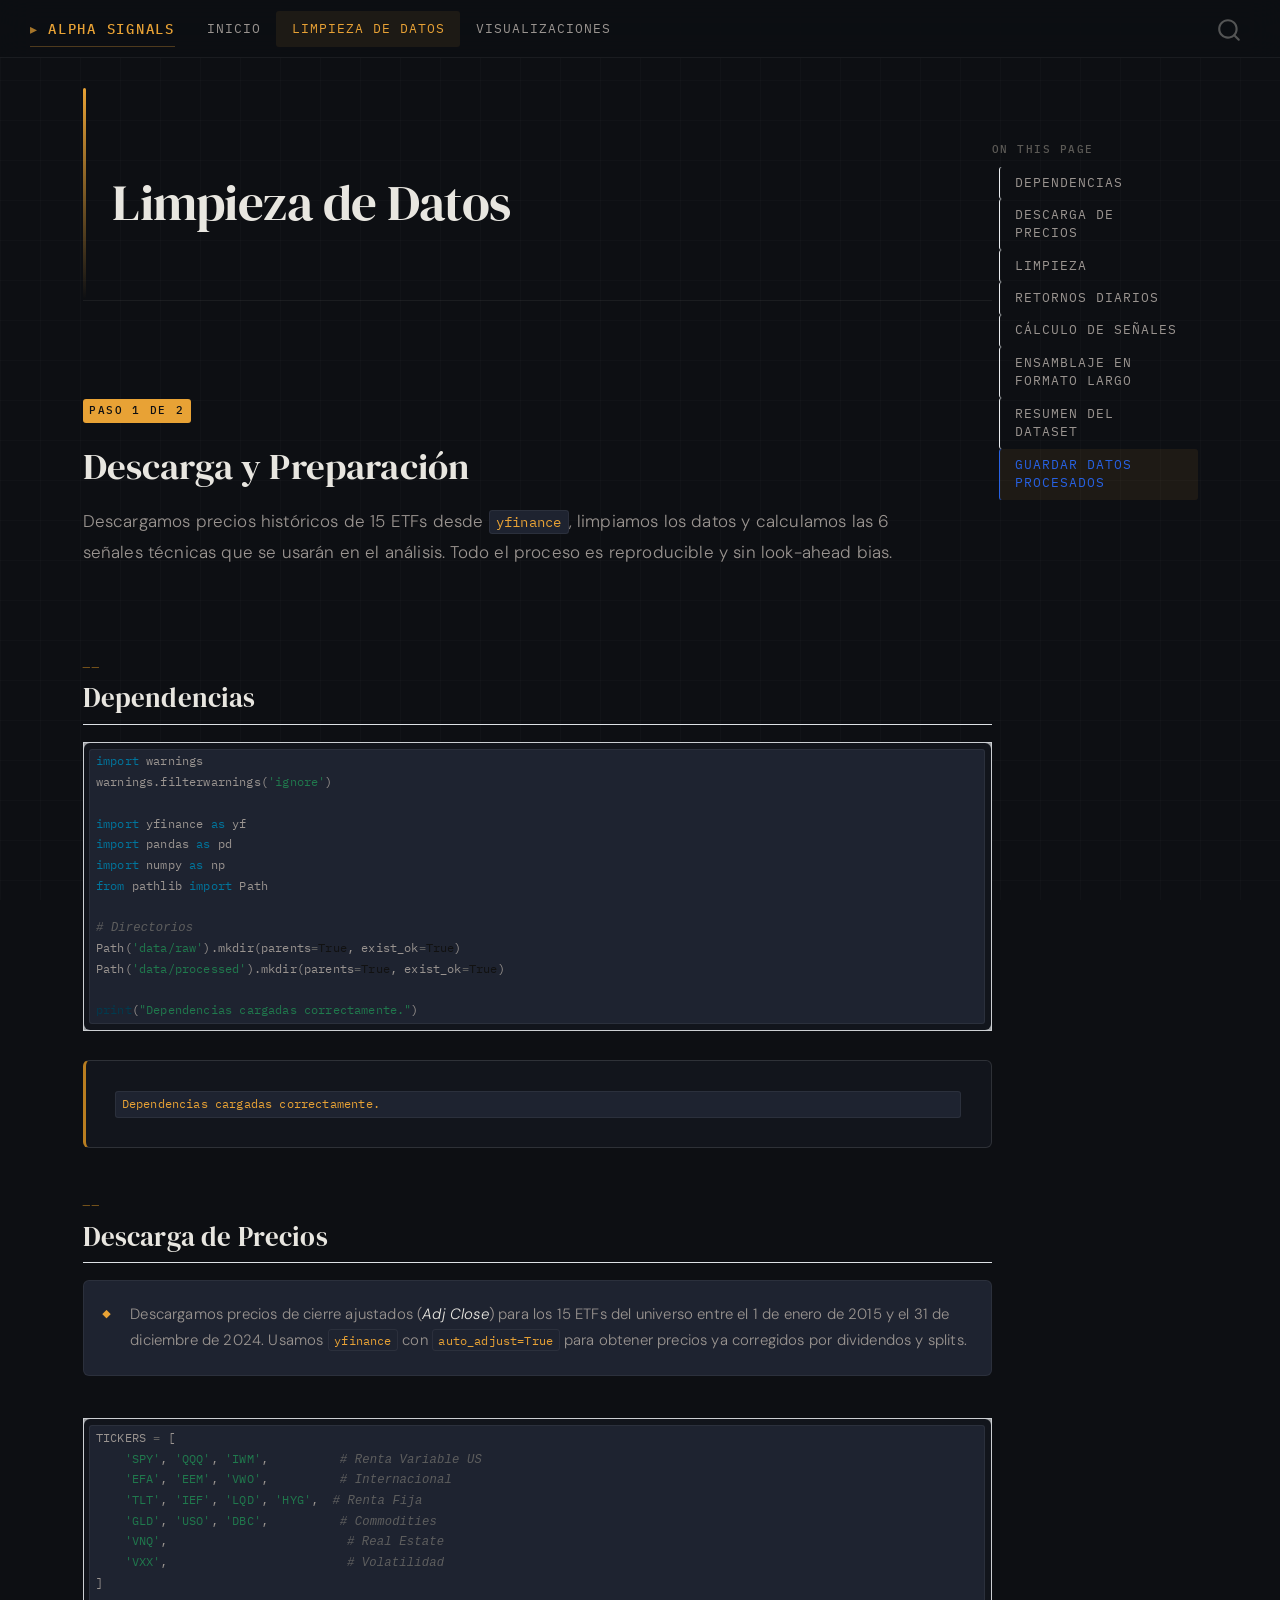
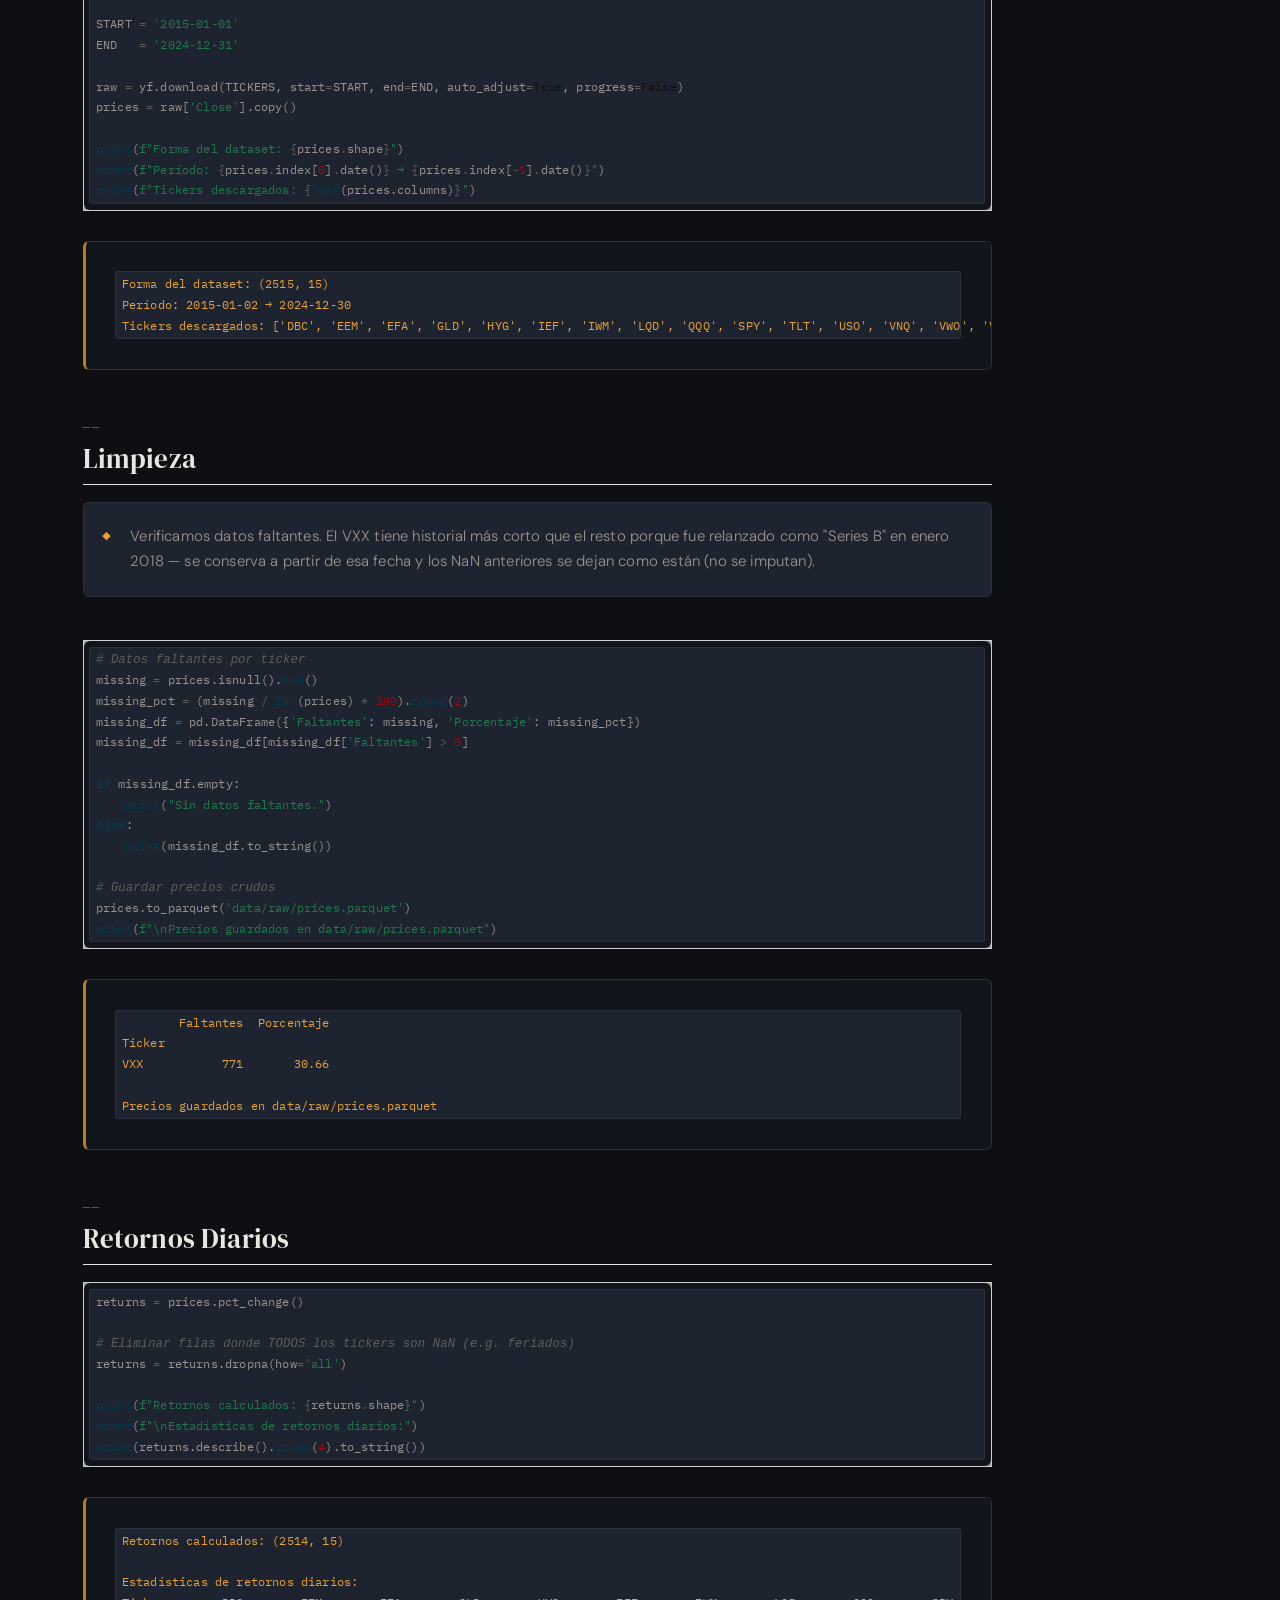
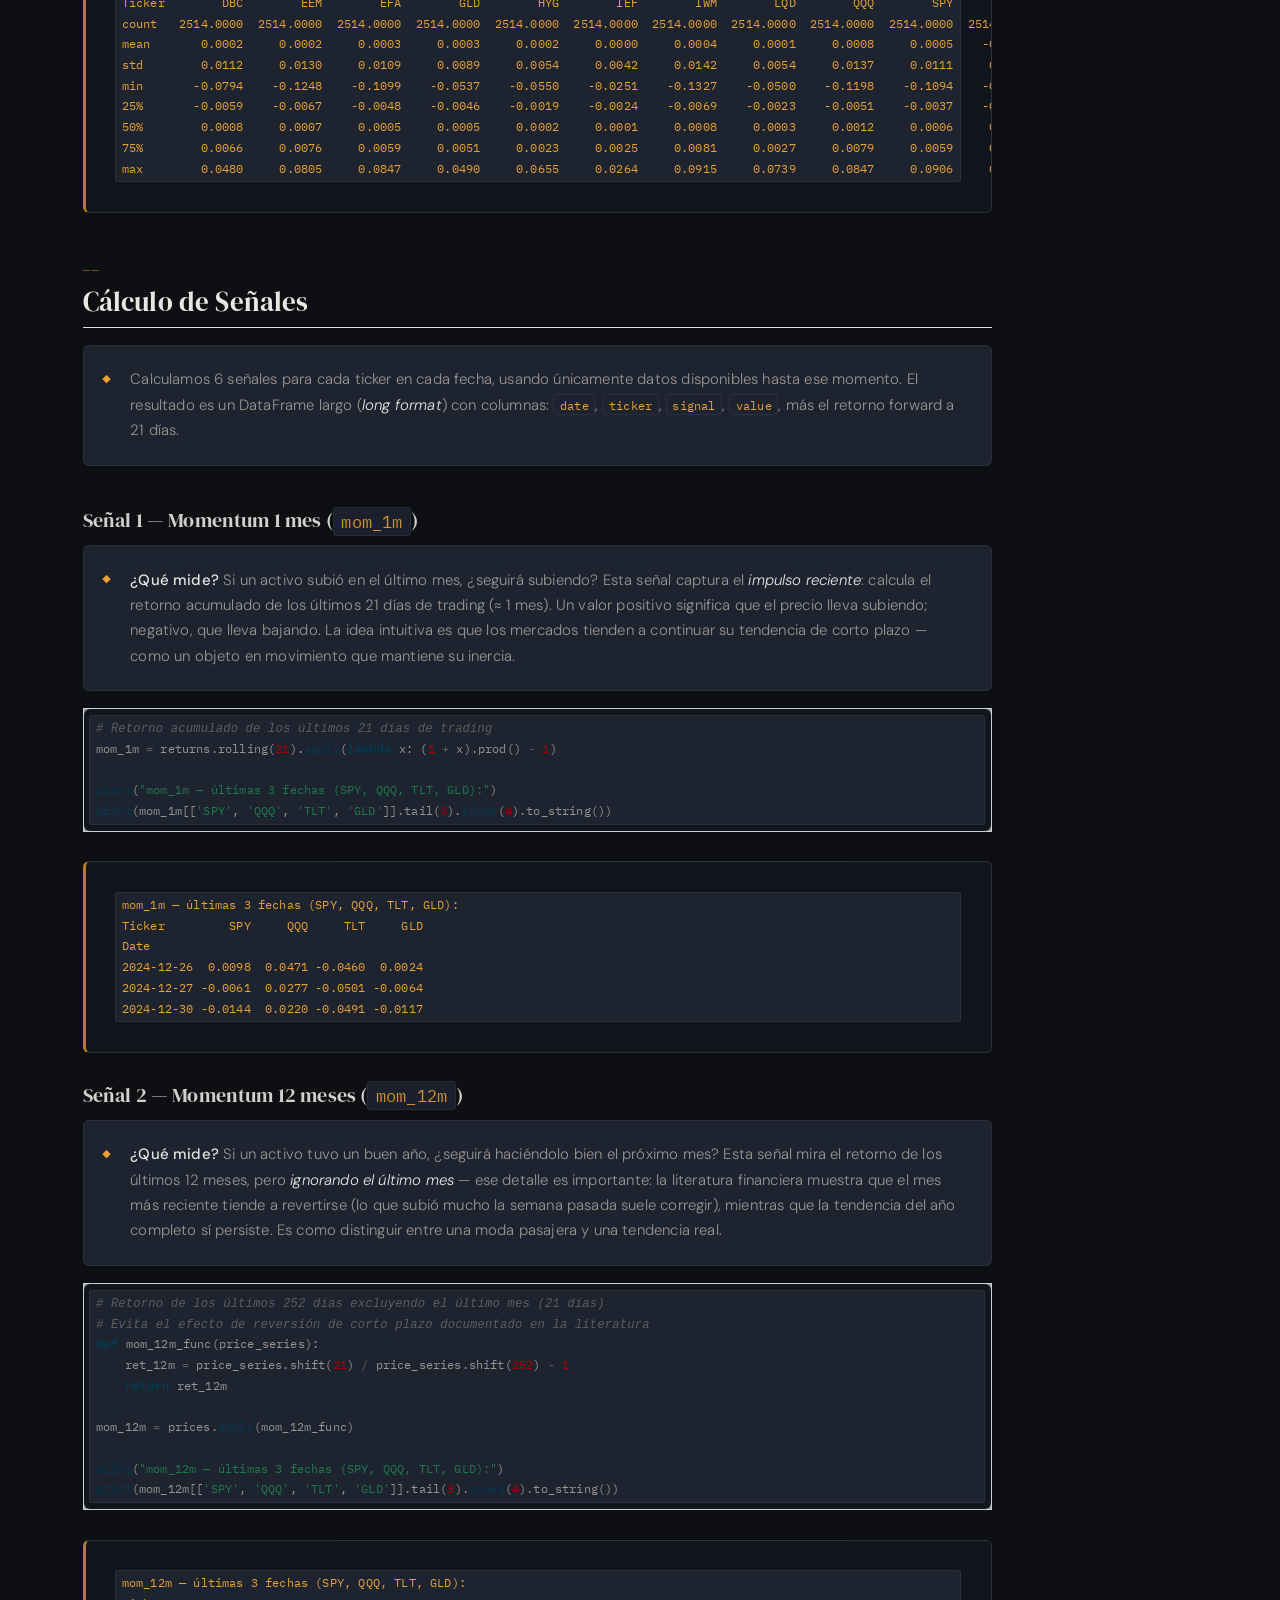
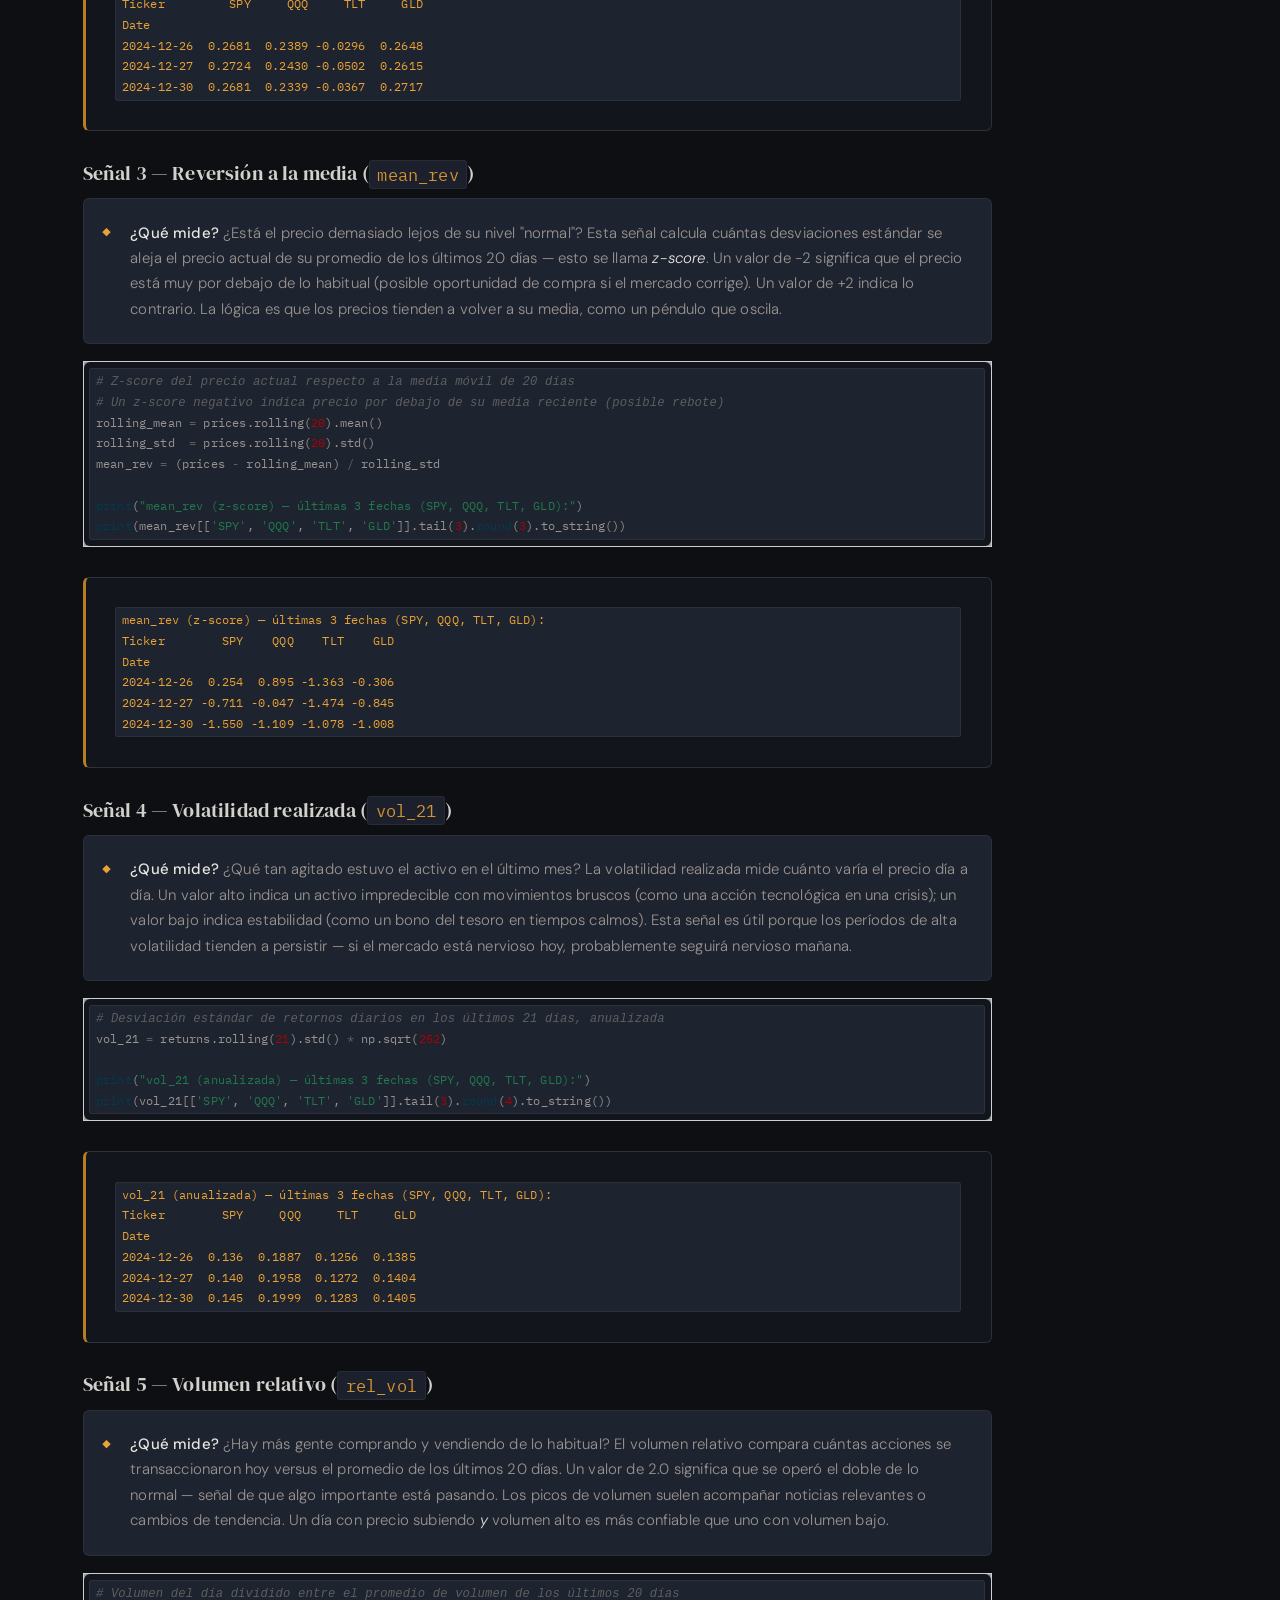
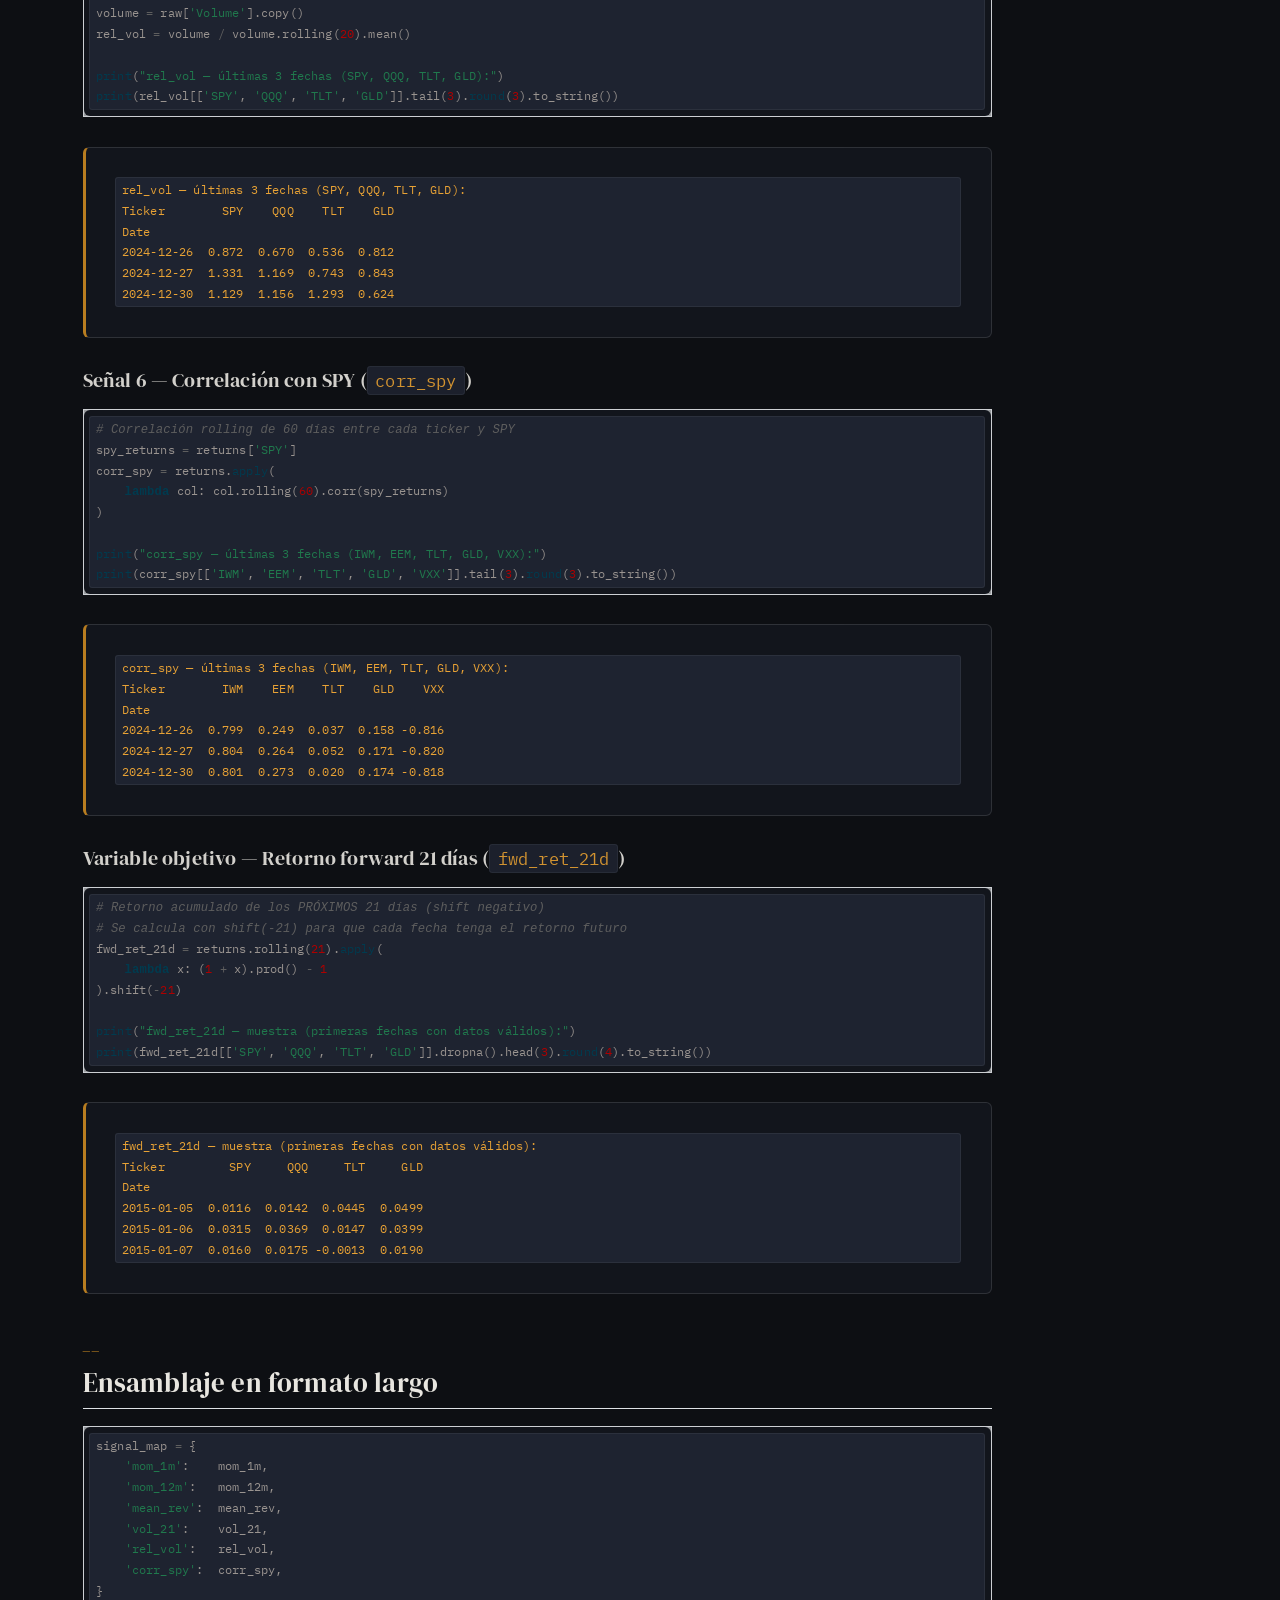
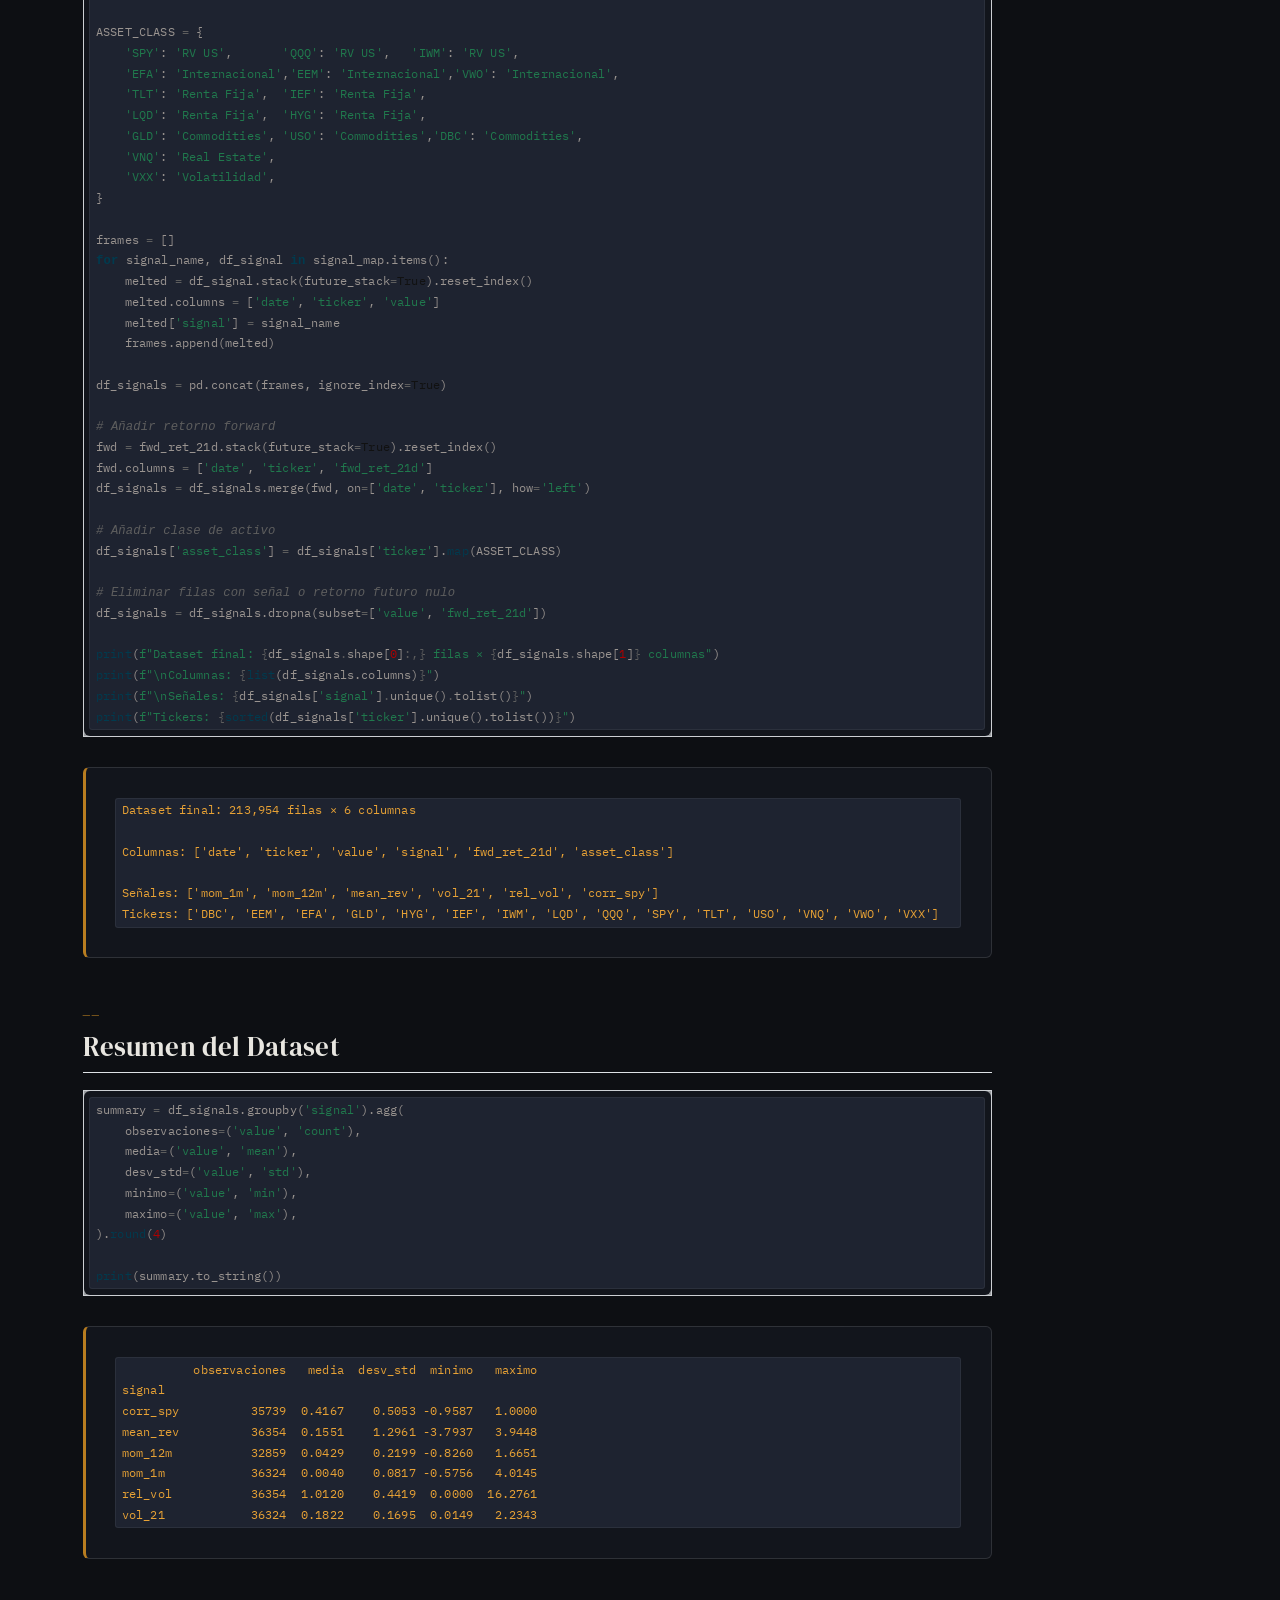
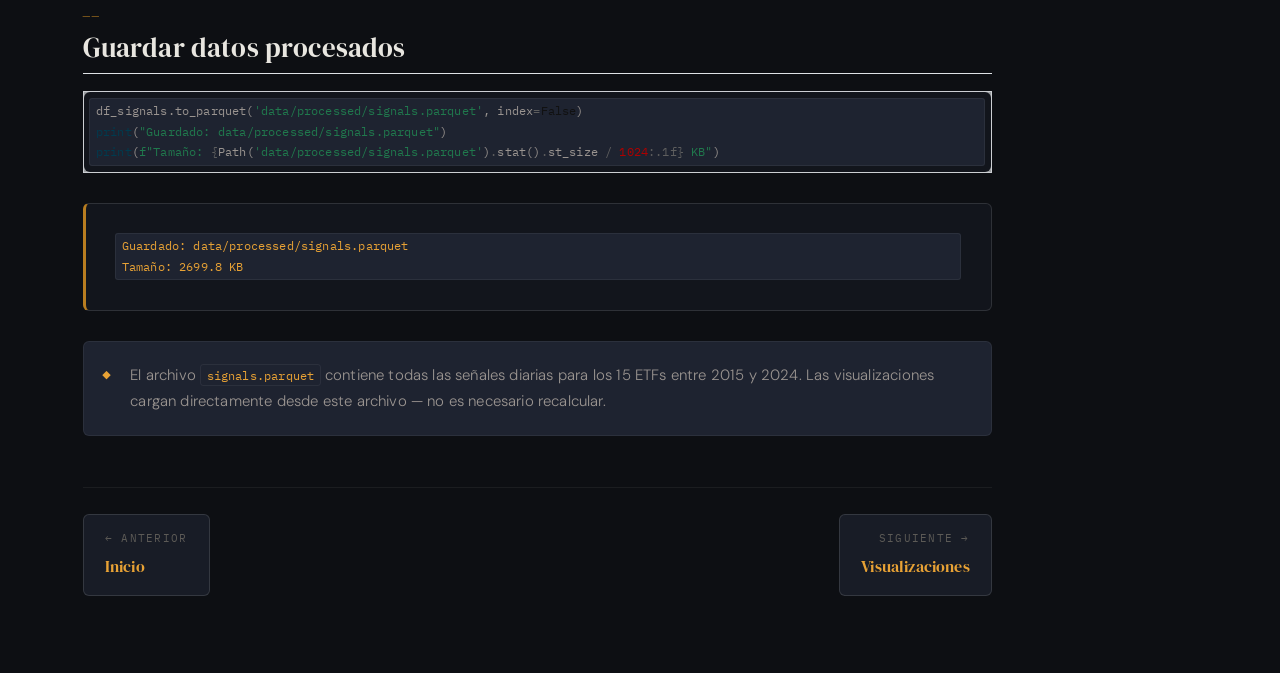
==== commit 57ea8aa5: "First commit" ====
--- a/docs/data_cleaning.html
+++ b/docs/data_cleaning.html
@@ -199,7 +199,7 @@
 </section>
 <section id="dependencias" class="level2">
 <h2 class="anchored" data-anchor-id="dependencias">Dependencias</h2>
-<div id="26daa3bb" class="cell" data-execution_count="1">
+<div id="a8398941" class="cell" data-execution_count="1">
 <div class="code-copy-outer-scaffold"><div class="sourceCode cell-code" id="cb1"><pre class="sourceCode python code-with-copy"><code class="sourceCode python"><span id="cb1-1"><a href="#cb1-1" aria-hidden="true" tabindex="-1"></a><span class="im">import</span> warnings</span>
 <span id="cb1-2"><a href="#cb1-2" aria-hidden="true" tabindex="-1"></a>warnings.filterwarnings(<span class="st">'ignore'</span>)</span>
 <span id="cb1-3"><a href="#cb1-3" aria-hidden="true" tabindex="-1"></a></span>
@@ -228,7 +228,7 @@
     precios ya corregidos por dividendos y splits.
   </p>
 </div>
-<div id="5ed2fbbe" class="cell" data-execution_count="2">
+<div id="9c90102d" class="cell" data-execution_count="2">
 <div class="code-copy-outer-scaffold"><div class="sourceCode cell-code" id="cb3"><pre class="sourceCode python code-with-copy"><code class="sourceCode python"><span id="cb3-1"><a href="#cb3-1" aria-hidden="true" tabindex="-1"></a>TICKERS <span class="op">=</span> [</span>
 <span id="cb3-2"><a href="#cb3-2" aria-hidden="true" tabindex="-1"></a>    <span class="st">'SPY'</span>, <span class="st">'QQQ'</span>, <span class="st">'IWM'</span>,          <span class="co"># Renta Variable US</span></span>
 <span id="cb3-3"><a href="#cb3-3" aria-hidden="true" tabindex="-1"></a>    <span class="st">'EFA'</span>, <span class="st">'EEM'</span>, <span class="st">'VWO'</span>,          <span class="co"># Internacional</span></span>
@@ -247,12 +247,6 @@
 <span id="cb3-16"><a href="#cb3-16" aria-hidden="true" tabindex="-1"></a><span class="bu">print</span>(<span class="ss">f"Forma del dataset: </span><span class="sc">{</span>prices<span class="sc">.</span>shape<span class="sc">}</span><span class="ss">"</span>)</span>
 <span id="cb3-17"><a href="#cb3-17" aria-hidden="true" tabindex="-1"></a><span class="bu">print</span>(<span class="ss">f"Período: </span><span class="sc">{</span>prices<span class="sc">.</span>index[<span class="dv">0</span>]<span class="sc">.</span>date()<span class="sc">}</span><span class="ss"> → </span><span class="sc">{</span>prices<span class="sc">.</span>index[<span class="op">-</span><span class="dv">1</span>]<span class="sc">.</span>date()<span class="sc">}</span><span class="ss">"</span>)</span>
 <span id="cb3-18"><a href="#cb3-18" aria-hidden="true" tabindex="-1"></a><span class="bu">print</span>(<span class="ss">f"Tickers descargados: </span><span class="sc">{</span><span class="bu">list</span>(prices.columns)<span class="sc">}</span><span class="ss">"</span>)</span></code></pre></div><button title="Copy to Clipboard" class="code-copy-button"><i class="bi"></i></button></div>
-<div class="cell-output cell-output-stderr">
-<pre><code>$IEF: possibly delisted; no price data found  (1d 2015-01-01 -&gt; 2024-12-31)
-
-1 Failed download:
-['IEF']: possibly delisted; no price data found  (1d 2015-01-01 -&gt; 2024-12-31)</code></pre>
-</div>
 <div class="cell-output cell-output-stdout">
 <pre><code>Forma del dataset: (2515, 15)
 Período: 2015-01-02 → 2024-12-30
@@ -269,25 +263,24 @@
     de esa fecha y los NaN anteriores se dejan como están (no se imputan).
   </p>
 </div>
-<div id="85a16b9e" class="cell" data-execution_count="3">
-<div class="code-copy-outer-scaffold"><div class="sourceCode cell-code" id="cb6"><pre class="sourceCode python code-with-copy"><code class="sourceCode python"><span id="cb6-1"><a href="#cb6-1" aria-hidden="true" tabindex="-1"></a><span class="co"># Datos faltantes por ticker</span></span>
-<span id="cb6-2"><a href="#cb6-2" aria-hidden="true" tabindex="-1"></a>missing <span class="op">=</span> prices.isnull().<span class="bu">sum</span>()</span>
-<span id="cb6-3"><a href="#cb6-3" aria-hidden="true" tabindex="-1"></a>missing_pct <span class="op">=</span> (missing <span class="op">/</span> <span class="bu">len</span>(prices) <span class="op">*</span> <span class="dv">100</span>).<span class="bu">round</span>(<span class="dv">2</span>)</span>
-<span id="cb6-4"><a href="#cb6-4" aria-hidden="true" tabindex="-1"></a>missing_df <span class="op">=</span> pd.DataFrame({<span class="st">'Faltantes'</span>: missing, <span class="st">'Porcentaje'</span>: missing_pct})</span>
-<span id="cb6-5"><a href="#cb6-5" aria-hidden="true" tabindex="-1"></a>missing_df <span class="op">=</span> missing_df[missing_df[<span class="st">'Faltantes'</span>] <span class="op">&gt;</span> <span class="dv">0</span>]</span>
-<span id="cb6-6"><a href="#cb6-6" aria-hidden="true" tabindex="-1"></a></span>
-<span id="cb6-7"><a href="#cb6-7" aria-hidden="true" tabindex="-1"></a><span class="cf">if</span> missing_df.empty:</span>
-<span id="cb6-8"><a href="#cb6-8" aria-hidden="true" tabindex="-1"></a>    <span class="bu">print</span>(<span class="st">"Sin datos faltantes."</span>)</span>
-<span id="cb6-9"><a href="#cb6-9" aria-hidden="true" tabindex="-1"></a><span class="cf">else</span>:</span>
-<span id="cb6-10"><a href="#cb6-10" aria-hidden="true" tabindex="-1"></a>    <span class="bu">print</span>(missing_df.to_string())</span>
-<span id="cb6-11"><a href="#cb6-11" aria-hidden="true" tabindex="-1"></a></span>
-<span id="cb6-12"><a href="#cb6-12" aria-hidden="true" tabindex="-1"></a><span class="co"># Guardar precios crudos</span></span>
-<span id="cb6-13"><a href="#cb6-13" aria-hidden="true" tabindex="-1"></a>prices.to_parquet(<span class="st">'data/raw/prices.parquet'</span>)</span>
-<span id="cb6-14"><a href="#cb6-14" aria-hidden="true" tabindex="-1"></a><span class="bu">print</span>(<span class="ss">f"</span><span class="ch">\n</span><span class="ss">Precios guardados en data/raw/prices.parquet"</span>)</span></code></pre></div><button title="Copy to Clipboard" class="code-copy-button"><i class="bi"></i></button></div>
+<div id="c6d3b88c" class="cell" data-execution_count="3">
+<div class="code-copy-outer-scaffold"><div class="sourceCode cell-code" id="cb5"><pre class="sourceCode python code-with-copy"><code class="sourceCode python"><span id="cb5-1"><a href="#cb5-1" aria-hidden="true" tabindex="-1"></a><span class="co"># Datos faltantes por ticker</span></span>
+<span id="cb5-2"><a href="#cb5-2" aria-hidden="true" tabindex="-1"></a>missing <span class="op">=</span> prices.isnull().<span class="bu">sum</span>()</span>
+<span id="cb5-3"><a href="#cb5-3" aria-hidden="true" tabindex="-1"></a>missing_pct <span class="op">=</span> (missing <span class="op">/</span> <span class="bu">len</span>(prices) <span class="op">*</span> <span class="dv">100</span>).<span class="bu">round</span>(<span class="dv">2</span>)</span>
+<span id="cb5-4"><a href="#cb5-4" aria-hidden="true" tabindex="-1"></a>missing_df <span class="op">=</span> pd.DataFrame({<span class="st">'Faltantes'</span>: missing, <span class="st">'Porcentaje'</span>: missing_pct})</span>
+<span id="cb5-5"><a href="#cb5-5" aria-hidden="true" tabindex="-1"></a>missing_df <span class="op">=</span> missing_df[missing_df[<span class="st">'Faltantes'</span>] <span class="op">&gt;</span> <span class="dv">0</span>]</span>
+<span id="cb5-6"><a href="#cb5-6" aria-hidden="true" tabindex="-1"></a></span>
+<span id="cb5-7"><a href="#cb5-7" aria-hidden="true" tabindex="-1"></a><span class="cf">if</span> missing_df.empty:</span>
+<span id="cb5-8"><a href="#cb5-8" aria-hidden="true" tabindex="-1"></a>    <span class="bu">print</span>(<span class="st">"Sin datos faltantes."</span>)</span>
+<span id="cb5-9"><a href="#cb5-9" aria-hidden="true" tabindex="-1"></a><span class="cf">else</span>:</span>
+<span id="cb5-10"><a href="#cb5-10" aria-hidden="true" tabindex="-1"></a>    <span class="bu">print</span>(missing_df.to_string())</span>
+<span id="cb5-11"><a href="#cb5-11" aria-hidden="true" tabindex="-1"></a></span>
+<span id="cb5-12"><a href="#cb5-12" aria-hidden="true" tabindex="-1"></a><span class="co"># Guardar precios crudos</span></span>
+<span id="cb5-13"><a href="#cb5-13" aria-hidden="true" tabindex="-1"></a>prices.to_parquet(<span class="st">'data/raw/prices.parquet'</span>)</span>
+<span id="cb5-14"><a href="#cb5-14" aria-hidden="true" tabindex="-1"></a><span class="bu">print</span>(<span class="ss">f"</span><span class="ch">\n</span><span class="ss">Precios guardados en data/raw/prices.parquet"</span>)</span></code></pre></div><button title="Copy to Clipboard" class="code-copy-button"><i class="bi"></i></button></div>
 <div class="cell-output cell-output-stdout">
 <pre><code>        Faltantes  Porcentaje
 Ticker                       
-IEF          2515      100.00
 VXX           771       30.66
 
 Precios guardados en data/raw/prices.parquet</code></pre>
@@ -296,28 +289,28 @@
 </section>
 <section id="retornos-diarios" class="level2">
 <h2 class="anchored" data-anchor-id="retornos-diarios">Retornos Diarios</h2>
-<div id="f5af1010" class="cell" data-execution_count="4">
-<div class="code-copy-outer-scaffold"><div class="sourceCode cell-code" id="cb8"><pre class="sourceCode python code-with-copy"><code class="sourceCode python"><span id="cb8-1"><a href="#cb8-1" aria-hidden="true" tabindex="-1"></a>returns <span class="op">=</span> prices.pct_change()</span>
-<span id="cb8-2"><a href="#cb8-2" aria-hidden="true" tabindex="-1"></a></span>
-<span id="cb8-3"><a href="#cb8-3" aria-hidden="true" tabindex="-1"></a><span class="co"># Eliminar filas donde TODOS los tickers son NaN (e.g. feriados)</span></span>
-<span id="cb8-4"><a href="#cb8-4" aria-hidden="true" tabindex="-1"></a>returns <span class="op">=</span> returns.dropna(how<span class="op">=</span><span class="st">'all'</span>)</span>
-<span id="cb8-5"><a href="#cb8-5" aria-hidden="true" tabindex="-1"></a></span>
-<span id="cb8-6"><a href="#cb8-6" aria-hidden="true" tabindex="-1"></a><span class="bu">print</span>(<span class="ss">f"Retornos calculados: </span><span class="sc">{</span>returns<span class="sc">.</span>shape<span class="sc">}</span><span class="ss">"</span>)</span>
-<span id="cb8-7"><a href="#cb8-7" aria-hidden="true" tabindex="-1"></a><span class="bu">print</span>(<span class="ss">f"</span><span class="ch">\n</span><span class="ss">Estadísticas de retornos diarios:"</span>)</span>
-<span id="cb8-8"><a href="#cb8-8" aria-hidden="true" tabindex="-1"></a><span class="bu">print</span>(returns.describe().<span class="bu">round</span>(<span class="dv">4</span>).to_string())</span></code></pre></div><button title="Copy to Clipboard" class="code-copy-button"><i class="bi"></i></button></div>
+<div id="3e6da6d5" class="cell" data-execution_count="4">
+<div class="code-copy-outer-scaffold"><div class="sourceCode cell-code" id="cb7"><pre class="sourceCode python code-with-copy"><code class="sourceCode python"><span id="cb7-1"><a href="#cb7-1" aria-hidden="true" tabindex="-1"></a>returns <span class="op">=</span> prices.pct_change()</span>
+<span id="cb7-2"><a href="#cb7-2" aria-hidden="true" tabindex="-1"></a></span>
+<span id="cb7-3"><a href="#cb7-3" aria-hidden="true" tabindex="-1"></a><span class="co"># Eliminar filas donde TODOS los tickers son NaN (e.g. feriados)</span></span>
+<span id="cb7-4"><a href="#cb7-4" aria-hidden="true" tabindex="-1"></a>returns <span class="op">=</span> returns.dropna(how<span class="op">=</span><span class="st">'all'</span>)</span>
+<span id="cb7-5"><a href="#cb7-5" aria-hidden="true" tabindex="-1"></a></span>
+<span id="cb7-6"><a href="#cb7-6" aria-hidden="true" tabindex="-1"></a><span class="bu">print</span>(<span class="ss">f"Retornos calculados: </span><span class="sc">{</span>returns<span class="sc">.</span>shape<span class="sc">}</span><span class="ss">"</span>)</span>
+<span id="cb7-7"><a href="#cb7-7" aria-hidden="true" tabindex="-1"></a><span class="bu">print</span>(<span class="ss">f"</span><span class="ch">\n</span><span class="ss">Estadísticas de retornos diarios:"</span>)</span>
+<span id="cb7-8"><a href="#cb7-8" aria-hidden="true" tabindex="-1"></a><span class="bu">print</span>(returns.describe().<span class="bu">round</span>(<span class="dv">4</span>).to_string())</span></code></pre></div><button title="Copy to Clipboard" class="code-copy-button"><i class="bi"></i></button></div>
 <div class="cell-output cell-output-stdout">
 <pre><code>Retornos calculados: (2514, 15)
 
 Estadísticas de retornos diarios:
-Ticker        DBC        EEM        EFA        GLD        HYG  IEF        IWM        LQD        QQQ        SPY        TLT        USO        VNQ        VWO        VXX
-count   2514.0000  2514.0000  2514.0000  2514.0000  2514.0000  0.0  2514.0000  2514.0000  2514.0000  2514.0000  2514.0000  2514.0000  2514.0000  2514.0000  1743.0000
-mean       0.0002     0.0002     0.0003     0.0003     0.0002  NaN     0.0004     0.0001     0.0008     0.0005    -0.0000     0.0000     0.0003     0.0002    -0.0010
-std        0.0112     0.0130     0.0109     0.0089     0.0054  NaN     0.0142     0.0054     0.0137     0.0111     0.0096     0.0249     0.0131     0.0125     0.0470
-min       -0.0794    -0.1248    -0.1099    -0.0537    -0.0550  NaN    -0.1327    -0.0500    -0.1198    -0.1094    -0.0667    -0.2532    -0.1773    -0.1209    -0.1924
-25%       -0.0059    -0.0067    -0.0048    -0.0046    -0.0019  NaN    -0.0069    -0.0023    -0.0051    -0.0037    -0.0058    -0.0121    -0.0058    -0.0064    -0.0263
-50%        0.0008     0.0007     0.0005     0.0005     0.0002  NaN     0.0008     0.0003     0.0012     0.0006     0.0003     0.0009     0.0006     0.0007    -0.0076
-75%        0.0066     0.0076     0.0059     0.0051     0.0023  NaN     0.0081     0.0027     0.0079     0.0059     0.0057     0.0133     0.0071     0.0072     0.0160
-max        0.0480     0.0805     0.0847     0.0490     0.0655  NaN     0.0915     0.0739     0.0847     0.0906     0.0752     0.1667     0.0900     0.0778     0.3922</code></pre>
+Ticker        DBC        EEM        EFA        GLD        HYG        IEF        IWM        LQD        QQQ        SPY        TLT        USO        VNQ        VWO        VXX
+count   2514.0000  2514.0000  2514.0000  2514.0000  2514.0000  2514.0000  2514.0000  2514.0000  2514.0000  2514.0000  2514.0000  2514.0000  2514.0000  2514.0000  1743.0000
+mean       0.0002     0.0002     0.0003     0.0003     0.0002     0.0000     0.0004     0.0001     0.0008     0.0005    -0.0000     0.0000     0.0003     0.0002    -0.0010
+std        0.0112     0.0130     0.0109     0.0089     0.0054     0.0042     0.0142     0.0054     0.0137     0.0111     0.0096     0.0249     0.0131     0.0125     0.0470
+min       -0.0794    -0.1248    -0.1099    -0.0537    -0.0550    -0.0251    -0.1327    -0.0500    -0.1198    -0.1094    -0.0667    -0.2532    -0.1773    -0.1209    -0.1924
+25%       -0.0059    -0.0067    -0.0048    -0.0046    -0.0019    -0.0024    -0.0069    -0.0023    -0.0051    -0.0037    -0.0058    -0.0121    -0.0058    -0.0064    -0.0263
+50%        0.0008     0.0007     0.0005     0.0005     0.0002     0.0001     0.0008     0.0003     0.0012     0.0006     0.0003     0.0009     0.0006     0.0007    -0.0076
+75%        0.0066     0.0076     0.0059     0.0051     0.0023     0.0025     0.0081     0.0027     0.0079     0.0059     0.0057     0.0133     0.0071     0.0072     0.0160
+max        0.0480     0.0805     0.0847     0.0490     0.0655     0.0264     0.0915     0.0739     0.0847     0.0906     0.0752     0.1667     0.0900     0.0778     0.3922</code></pre>
 </div>
 </div>
 </section>
@@ -333,12 +326,22 @@
 </div>
 <section id="señal-1-momentum-1-mes-mom_1m" class="level3">
 <h3 class="anchored" data-anchor-id="señal-1-momentum-1-mes-mom_1m">Señal 1 — Momentum 1 mes (<code>mom_1m</code>)</h3>
-<div id="90e39b89" class="cell" data-execution_count="5">
-<div class="code-copy-outer-scaffold"><div class="sourceCode cell-code" id="cb10"><pre class="sourceCode python code-with-copy"><code class="sourceCode python"><span id="cb10-1"><a href="#cb10-1" aria-hidden="true" tabindex="-1"></a><span class="co"># Retorno acumulado de los últimos 21 días de trading</span></span>
-<span id="cb10-2"><a href="#cb10-2" aria-hidden="true" tabindex="-1"></a>mom_1m <span class="op">=</span> returns.rolling(<span class="dv">21</span>).<span class="bu">apply</span>(<span class="kw">lambda</span> x: (<span class="dv">1</span> <span class="op">+</span> x).prod() <span class="op">-</span> <span class="dv">1</span>)</span>
-<span id="cb10-3"><a href="#cb10-3" aria-hidden="true" tabindex="-1"></a></span>
-<span id="cb10-4"><a href="#cb10-4" aria-hidden="true" tabindex="-1"></a><span class="bu">print</span>(<span class="st">"mom_1m — últimas 3 fechas (SPY, QQQ, TLT, GLD):"</span>)</span>
-<span id="cb10-5"><a href="#cb10-5" aria-hidden="true" tabindex="-1"></a><span class="bu">print</span>(mom_1m[[<span class="st">'SPY'</span>, <span class="st">'QQQ'</span>, <span class="st">'TLT'</span>, <span class="st">'GLD'</span>]].tail(<span class="dv">3</span>).<span class="bu">round</span>(<span class="dv">4</span>).to_string())</span></code></pre></div><button title="Copy to Clipboard" class="code-copy-button"><i class="bi"></i></button></div>
+<div class="insight-box" style="margin-bottom:1rem;">
+  <p>
+    <strong>¿Qué mide?</strong> Si un activo subió en el último mes, ¿seguirá subiendo?
+    Esta señal captura el <em>impulso reciente</em>: calcula el retorno acumulado de los
+    últimos 21 días de trading (≈ 1 mes). Un valor positivo significa que el precio lleva
+    subiendo; negativo, que lleva bajando. La idea intuitiva es que los mercados tienden
+    a continuar su tendencia de corto plazo — como un objeto en movimiento que mantiene
+    su inercia.
+  </p>
+</div>
+<div id="e162b170" class="cell" data-execution_count="5">
+<div class="code-copy-outer-scaffold"><div class="sourceCode cell-code" id="cb9"><pre class="sourceCode python code-with-copy"><code class="sourceCode python"><span id="cb9-1"><a href="#cb9-1" aria-hidden="true" tabindex="-1"></a><span class="co"># Retorno acumulado de los últimos 21 días de trading</span></span>
+<span id="cb9-2"><a href="#cb9-2" aria-hidden="true" tabindex="-1"></a>mom_1m <span class="op">=</span> returns.rolling(<span class="dv">21</span>).<span class="bu">apply</span>(<span class="kw">lambda</span> x: (<span class="dv">1</span> <span class="op">+</span> x).prod() <span class="op">-</span> <span class="dv">1</span>)</span>
+<span id="cb9-3"><a href="#cb9-3" aria-hidden="true" tabindex="-1"></a></span>
+<span id="cb9-4"><a href="#cb9-4" aria-hidden="true" tabindex="-1"></a><span class="bu">print</span>(<span class="st">"mom_1m — últimas 3 fechas (SPY, QQQ, TLT, GLD):"</span>)</span>
+<span id="cb9-5"><a href="#cb9-5" aria-hidden="true" tabindex="-1"></a><span class="bu">print</span>(mom_1m[[<span class="st">'SPY'</span>, <span class="st">'QQQ'</span>, <span class="st">'TLT'</span>, <span class="st">'GLD'</span>]].tail(<span class="dv">3</span>).<span class="bu">round</span>(<span class="dv">4</span>).to_string())</span></code></pre></div><button title="Copy to Clipboard" class="code-copy-button"><i class="bi"></i></button></div>
 <div class="cell-output cell-output-stdout">
 <pre><code>mom_1m — últimas 3 fechas (SPY, QQQ, TLT, GLD):
 Ticker         SPY     QQQ     TLT     GLD
@@ -351,17 +354,27 @@
 </section>
 <section id="señal-2-momentum-12-meses-mom_12m" class="level3">
 <h3 class="anchored" data-anchor-id="señal-2-momentum-12-meses-mom_12m">Señal 2 — Momentum 12 meses (<code>mom_12m</code>)</h3>
-<div id="9fdd0625" class="cell" data-execution_count="6">
-<div class="code-copy-outer-scaffold"><div class="sourceCode cell-code" id="cb12"><pre class="sourceCode python code-with-copy"><code class="sourceCode python"><span id="cb12-1"><a href="#cb12-1" aria-hidden="true" tabindex="-1"></a><span class="co"># Retorno de los últimos 252 días excluyendo el último mes (21 días)</span></span>
-<span id="cb12-2"><a href="#cb12-2" aria-hidden="true" tabindex="-1"></a><span class="co"># Evita el efecto de reversión de corto plazo documentado en la literatura</span></span>
-<span id="cb12-3"><a href="#cb12-3" aria-hidden="true" tabindex="-1"></a><span class="kw">def</span> mom_12m_func(price_series):</span>
-<span id="cb12-4"><a href="#cb12-4" aria-hidden="true" tabindex="-1"></a>    ret_12m <span class="op">=</span> price_series.shift(<span class="dv">21</span>) <span class="op">/</span> price_series.shift(<span class="dv">252</span>) <span class="op">-</span> <span class="dv">1</span></span>
-<span id="cb12-5"><a href="#cb12-5" aria-hidden="true" tabindex="-1"></a>    <span class="cf">return</span> ret_12m</span>
-<span id="cb12-6"><a href="#cb12-6" aria-hidden="true" tabindex="-1"></a></span>
-<span id="cb12-7"><a href="#cb12-7" aria-hidden="true" tabindex="-1"></a>mom_12m <span class="op">=</span> prices.<span class="bu">apply</span>(mom_12m_func)</span>
-<span id="cb12-8"><a href="#cb12-8" aria-hidden="true" tabindex="-1"></a></span>
-<span id="cb12-9"><a href="#cb12-9" aria-hidden="true" tabindex="-1"></a><span class="bu">print</span>(<span class="st">"mom_12m — últimas 3 fechas (SPY, QQQ, TLT, GLD):"</span>)</span>
-<span id="cb12-10"><a href="#cb12-10" aria-hidden="true" tabindex="-1"></a><span class="bu">print</span>(mom_12m[[<span class="st">'SPY'</span>, <span class="st">'QQQ'</span>, <span class="st">'TLT'</span>, <span class="st">'GLD'</span>]].tail(<span class="dv">3</span>).<span class="bu">round</span>(<span class="dv">4</span>).to_string())</span></code></pre></div><button title="Copy to Clipboard" class="code-copy-button"><i class="bi"></i></button></div>
+<div class="insight-box" style="margin-bottom:1rem;">
+  <p>
+    <strong>¿Qué mide?</strong> Si un activo tuvo un buen año, ¿seguirá haciéndolo bien
+    el próximo mes? Esta señal mira el retorno de los últimos 12 meses, pero
+    <em>ignorando el último mes</em> — ese detalle es importante: la literatura financiera
+    muestra que el mes más reciente tiende a revertirse (lo que subió mucho la semana
+    pasada suele corregir), mientras que la tendencia del año completo sí persiste.
+    Es como distinguir entre una moda pasajera y una tendencia real.
+  </p>
+</div>
+<div id="927b368c" class="cell" data-execution_count="6">
+<div class="code-copy-outer-scaffold"><div class="sourceCode cell-code" id="cb11"><pre class="sourceCode python code-with-copy"><code class="sourceCode python"><span id="cb11-1"><a href="#cb11-1" aria-hidden="true" tabindex="-1"></a><span class="co"># Retorno de los últimos 252 días excluyendo el último mes (21 días)</span></span>
+<span id="cb11-2"><a href="#cb11-2" aria-hidden="true" tabindex="-1"></a><span class="co"># Evita el efecto de reversión de corto plazo documentado en la literatura</span></span>
+<span id="cb11-3"><a href="#cb11-3" aria-hidden="true" tabindex="-1"></a><span class="kw">def</span> mom_12m_func(price_series):</span>
+<span id="cb11-4"><a href="#cb11-4" aria-hidden="true" tabindex="-1"></a>    ret_12m <span class="op">=</span> price_series.shift(<span class="dv">21</span>) <span class="op">/</span> price_series.shift(<span class="dv">252</span>) <span class="op">-</span> <span class="dv">1</span></span>
+<span id="cb11-5"><a href="#cb11-5" aria-hidden="true" tabindex="-1"></a>    <span class="cf">return</span> ret_12m</span>
+<span id="cb11-6"><a href="#cb11-6" aria-hidden="true" tabindex="-1"></a></span>
+<span id="cb11-7"><a href="#cb11-7" aria-hidden="true" tabindex="-1"></a>mom_12m <span class="op">=</span> prices.<span class="bu">apply</span>(mom_12m_func)</span>
+<span id="cb11-8"><a href="#cb11-8" aria-hidden="true" tabindex="-1"></a></span>
+<span id="cb11-9"><a href="#cb11-9" aria-hidden="true" tabindex="-1"></a><span class="bu">print</span>(<span class="st">"mom_12m — últimas 3 fechas (SPY, QQQ, TLT, GLD):"</span>)</span>
+<span id="cb11-10"><a href="#cb11-10" aria-hidden="true" tabindex="-1"></a><span class="bu">print</span>(mom_12m[[<span class="st">'SPY'</span>, <span class="st">'QQQ'</span>, <span class="st">'TLT'</span>, <span class="st">'GLD'</span>]].tail(<span class="dv">3</span>).<span class="bu">round</span>(<span class="dv">4</span>).to_string())</span></code></pre></div><button title="Copy to Clipboard" class="code-copy-button"><i class="bi"></i></button></div>
 <div class="cell-output cell-output-stdout">
 <pre><code>mom_12m — últimas 3 fechas (SPY, QQQ, TLT, GLD):
 Ticker         SPY     QQQ     TLT     GLD
@@ -374,15 +387,25 @@
 </section>
 <section id="señal-3-reversión-a-la-media-mean_rev" class="level3">
 <h3 class="anchored" data-anchor-id="señal-3-reversión-a-la-media-mean_rev">Señal 3 — Reversión a la media (<code>mean_rev</code>)</h3>
-<div id="28a08e74" class="cell" data-execution_count="7">
-<div class="code-copy-outer-scaffold"><div class="sourceCode cell-code" id="cb14"><pre class="sourceCode python code-with-copy"><code class="sourceCode python"><span id="cb14-1"><a href="#cb14-1" aria-hidden="true" tabindex="-1"></a><span class="co"># Z-score del precio actual respecto a la media móvil de 20 días</span></span>
-<span id="cb14-2"><a href="#cb14-2" aria-hidden="true" tabindex="-1"></a><span class="co"># Un z-score negativo indica precio por debajo de su media reciente (posible rebote)</span></span>
-<span id="cb14-3"><a href="#cb14-3" aria-hidden="true" tabindex="-1"></a>rolling_mean <span class="op">=</span> prices.rolling(<span class="dv">20</span>).mean()</span>
-<span id="cb14-4"><a href="#cb14-4" aria-hidden="true" tabindex="-1"></a>rolling_std  <span class="op">=</span> prices.rolling(<span class="dv">20</span>).std()</span>
-<span id="cb14-5"><a href="#cb14-5" aria-hidden="true" tabindex="-1"></a>mean_rev <span class="op">=</span> (prices <span class="op">-</span> rolling_mean) <span class="op">/</span> rolling_std</span>
-<span id="cb14-6"><a href="#cb14-6" aria-hidden="true" tabindex="-1"></a></span>
-<span id="cb14-7"><a href="#cb14-7" aria-hidden="true" tabindex="-1"></a><span class="bu">print</span>(<span class="st">"mean_rev (z-score) — últimas 3 fechas (SPY, QQQ, TLT, GLD):"</span>)</span>
-<span id="cb14-8"><a href="#cb14-8" aria-hidden="true" tabindex="-1"></a><span class="bu">print</span>(mean_rev[[<span class="st">'SPY'</span>, <span class="st">'QQQ'</span>, <span class="st">'TLT'</span>, <span class="st">'GLD'</span>]].tail(<span class="dv">3</span>).<span class="bu">round</span>(<span class="dv">3</span>).to_string())</span></code></pre></div><button title="Copy to Clipboard" class="code-copy-button"><i class="bi"></i></button></div>
+<div class="insight-box" style="margin-bottom:1rem;">
+  <p>
+    <strong>¿Qué mide?</strong> ¿Está el precio demasiado lejos de su nivel "normal"?
+    Esta señal calcula cuántas desviaciones estándar se aleja el precio actual de su
+    promedio de los últimos 20 días — esto se llama <em>z-score</em>. Un valor de −2
+    significa que el precio está muy por debajo de lo habitual (posible oportunidad de
+    compra si el mercado corrige). Un valor de +2 indica lo contrario. La lógica es que
+    los precios tienden a volver a su media, como un péndulo que oscila.
+  </p>
+</div>
+<div id="bc4b75a1" class="cell" data-execution_count="7">
+<div class="code-copy-outer-scaffold"><div class="sourceCode cell-code" id="cb13"><pre class="sourceCode python code-with-copy"><code class="sourceCode python"><span id="cb13-1"><a href="#cb13-1" aria-hidden="true" tabindex="-1"></a><span class="co"># Z-score del precio actual respecto a la media móvil de 20 días</span></span>
+<span id="cb13-2"><a href="#cb13-2" aria-hidden="true" tabindex="-1"></a><span class="co"># Un z-score negativo indica precio por debajo de su media reciente (posible rebote)</span></span>
+<span id="cb13-3"><a href="#cb13-3" aria-hidden="true" tabindex="-1"></a>rolling_mean <span class="op">=</span> prices.rolling(<span class="dv">20</span>).mean()</span>
+<span id="cb13-4"><a href="#cb13-4" aria-hidden="true" tabindex="-1"></a>rolling_std  <span class="op">=</span> prices.rolling(<span class="dv">20</span>).std()</span>
+<span id="cb13-5"><a href="#cb13-5" aria-hidden="true" tabindex="-1"></a>mean_rev <span class="op">=</span> (prices <span class="op">-</span> rolling_mean) <span class="op">/</span> rolling_std</span>
+<span id="cb13-6"><a href="#cb13-6" aria-hidden="true" tabindex="-1"></a></span>
+<span id="cb13-7"><a href="#cb13-7" aria-hidden="true" tabindex="-1"></a><span class="bu">print</span>(<span class="st">"mean_rev (z-score) — últimas 3 fechas (SPY, QQQ, TLT, GLD):"</span>)</span>
+<span id="cb13-8"><a href="#cb13-8" aria-hidden="true" tabindex="-1"></a><span class="bu">print</span>(mean_rev[[<span class="st">'SPY'</span>, <span class="st">'QQQ'</span>, <span class="st">'TLT'</span>, <span class="st">'GLD'</span>]].tail(<span class="dv">3</span>).<span class="bu">round</span>(<span class="dv">3</span>).to_string())</span></code></pre></div><button title="Copy to Clipboard" class="code-copy-button"><i class="bi"></i></button></div>
 <div class="cell-output cell-output-stdout">
 <pre><code>mean_rev (z-score) — últimas 3 fechas (SPY, QQQ, TLT, GLD):
 Ticker        SPY    QQQ    TLT    GLD
@@ -395,12 +418,22 @@
 </section>
 <section id="señal-4-volatilidad-realizada-vol_21" class="level3">
 <h3 class="anchored" data-anchor-id="señal-4-volatilidad-realizada-vol_21">Señal 4 — Volatilidad realizada (<code>vol_21</code>)</h3>
-<div id="964b23d3" class="cell" data-execution_count="8">
-<div class="code-copy-outer-scaffold"><div class="sourceCode cell-code" id="cb16"><pre class="sourceCode python code-with-copy"><code class="sourceCode python"><span id="cb16-1"><a href="#cb16-1" aria-hidden="true" tabindex="-1"></a><span class="co"># Desviación estándar de retornos diarios en los últimos 21 días, anualizada</span></span>
-<span id="cb16-2"><a href="#cb16-2" aria-hidden="true" tabindex="-1"></a>vol_21 <span class="op">=</span> returns.rolling(<span class="dv">21</span>).std() <span class="op">*</span> np.sqrt(<span class="dv">252</span>)</span>
-<span id="cb16-3"><a href="#cb16-3" aria-hidden="true" tabindex="-1"></a></span>
-<span id="cb16-4"><a href="#cb16-4" aria-hidden="true" tabindex="-1"></a><span class="bu">print</span>(<span class="st">"vol_21 (anualizada) — últimas 3 fechas (SPY, QQQ, TLT, GLD):"</span>)</span>
-<span id="cb16-5"><a href="#cb16-5" aria-hidden="true" tabindex="-1"></a><span class="bu">print</span>(vol_21[[<span class="st">'SPY'</span>, <span class="st">'QQQ'</span>, <span class="st">'TLT'</span>, <span class="st">'GLD'</span>]].tail(<span class="dv">3</span>).<span class="bu">round</span>(<span class="dv">4</span>).to_string())</span></code></pre></div><button title="Copy to Clipboard" class="code-copy-button"><i class="bi"></i></button></div>
+<div class="insight-box" style="margin-bottom:1rem;">
+  <p>
+    <strong>¿Qué mide?</strong> ¿Qué tan agitado estuvo el activo en el último mes?
+    La volatilidad realizada mide cuánto varía el precio día a día. Un valor alto indica
+    un activo impredecible con movimientos bruscos (como una acción tecnológica en una
+    crisis); un valor bajo indica estabilidad (como un bono del tesoro en tiempos calmos).
+    Esta señal es útil porque los períodos de alta volatilidad tienden a persistir — si
+    el mercado está nervioso hoy, probablemente seguirá nervioso mañana.
+  </p>
+</div>
+<div id="12123756" class="cell" data-execution_count="8">
+<div class="code-copy-outer-scaffold"><div class="sourceCode cell-code" id="cb15"><pre class="sourceCode python code-with-copy"><code class="sourceCode python"><span id="cb15-1"><a href="#cb15-1" aria-hidden="true" tabindex="-1"></a><span class="co"># Desviación estándar de retornos diarios en los últimos 21 días, anualizada</span></span>
+<span id="cb15-2"><a href="#cb15-2" aria-hidden="true" tabindex="-1"></a>vol_21 <span class="op">=</span> returns.rolling(<span class="dv">21</span>).std() <span class="op">*</span> np.sqrt(<span class="dv">252</span>)</span>
+<span id="cb15-3"><a href="#cb15-3" aria-hidden="true" tabindex="-1"></a></span>
+<span id="cb15-4"><a href="#cb15-4" aria-hidden="true" tabindex="-1"></a><span class="bu">print</span>(<span class="st">"vol_21 (anualizada) — últimas 3 fechas (SPY, QQQ, TLT, GLD):"</span>)</span>
+<span id="cb15-5"><a href="#cb15-5" aria-hidden="true" tabindex="-1"></a><span class="bu">print</span>(vol_21[[<span class="st">'SPY'</span>, <span class="st">'QQQ'</span>, <span class="st">'TLT'</span>, <span class="st">'GLD'</span>]].tail(<span class="dv">3</span>).<span class="bu">round</span>(<span class="dv">4</span>).to_string())</span></code></pre></div><button title="Copy to Clipboard" class="code-copy-button"><i class="bi"></i></button></div>
 <div class="cell-output cell-output-stdout">
 <pre><code>vol_21 (anualizada) — últimas 3 fechas (SPY, QQQ, TLT, GLD):
 Ticker        SPY     QQQ     TLT     GLD
@@ -413,13 +446,23 @@
 </section>
 <section id="señal-5-volumen-relativo-rel_vol" class="level3">
 <h3 class="anchored" data-anchor-id="señal-5-volumen-relativo-rel_vol">Señal 5 — Volumen relativo (<code>rel_vol</code>)</h3>
-<div id="3c4ea1cb" class="cell" data-execution_count="9">
-<div class="code-copy-outer-scaffold"><div class="sourceCode cell-code" id="cb18"><pre class="sourceCode python code-with-copy"><code class="sourceCode python"><span id="cb18-1"><a href="#cb18-1" aria-hidden="true" tabindex="-1"></a><span class="co"># Volumen del día dividido entre el promedio de volumen de los últimos 20 días</span></span>
-<span id="cb18-2"><a href="#cb18-2" aria-hidden="true" tabindex="-1"></a>volume <span class="op">=</span> raw[<span class="st">'Volume'</span>].copy()</span>
-<span id="cb18-3"><a href="#cb18-3" aria-hidden="true" tabindex="-1"></a>rel_vol <span class="op">=</span> volume <span class="op">/</span> volume.rolling(<span class="dv">20</span>).mean()</span>
-<span id="cb18-4"><a href="#cb18-4" aria-hidden="true" tabindex="-1"></a></span>
-<span id="cb18-5"><a href="#cb18-5" aria-hidden="true" tabindex="-1"></a><span class="bu">print</span>(<span class="st">"rel_vol — últimas 3 fechas (SPY, QQQ, TLT, GLD):"</span>)</span>
-<span id="cb18-6"><a href="#cb18-6" aria-hidden="true" tabindex="-1"></a><span class="bu">print</span>(rel_vol[[<span class="st">'SPY'</span>, <span class="st">'QQQ'</span>, <span class="st">'TLT'</span>, <span class="st">'GLD'</span>]].tail(<span class="dv">3</span>).<span class="bu">round</span>(<span class="dv">3</span>).to_string())</span></code></pre></div><button title="Copy to Clipboard" class="code-copy-button"><i class="bi"></i></button></div>
+<div class="insight-box" style="margin-bottom:1rem;">
+  <p>
+    <strong>¿Qué mide?</strong> ¿Hay más gente comprando y vendiendo de lo habitual?
+    El volumen relativo compara cuántas acciones se transaccionaron hoy versus el
+    promedio de los últimos 20 días. Un valor de 2.0 significa que se operó el doble
+    de lo normal — señal de que algo importante está pasando. Los picos de volumen
+    suelen acompañar noticias relevantes o cambios de tendencia. Un día con precio
+    subiendo <em>y</em> volumen alto es más confiable que uno con volumen bajo.
+  </p>
+</div>
+<div id="ade55d12" class="cell" data-execution_count="9">
+<div class="code-copy-outer-scaffold"><div class="sourceCode cell-code" id="cb17"><pre class="sourceCode python code-with-copy"><code class="sourceCode python"><span id="cb17-1"><a href="#cb17-1" aria-hidden="true" tabindex="-1"></a><span class="co"># Volumen del día dividido entre el promedio de volumen de los últimos 20 días</span></span>
+<span id="cb17-2"><a href="#cb17-2" aria-hidden="true" tabindex="-1"></a>volume <span class="op">=</span> raw[<span class="st">'Volume'</span>].copy()</span>
+<span id="cb17-3"><a href="#cb17-3" aria-hidden="true" tabindex="-1"></a>rel_vol <span class="op">=</span> volume <span class="op">/</span> volume.rolling(<span class="dv">20</span>).mean()</span>
+<span id="cb17-4"><a href="#cb17-4" aria-hidden="true" tabindex="-1"></a></span>
+<span id="cb17-5"><a href="#cb17-5" aria-hidden="true" tabindex="-1"></a><span class="bu">print</span>(<span class="st">"rel_vol — últimas 3 fechas (SPY, QQQ, TLT, GLD):"</span>)</span>
+<span id="cb17-6"><a href="#cb17-6" aria-hidden="true" tabindex="-1"></a><span class="bu">print</span>(rel_vol[[<span class="st">'SPY'</span>, <span class="st">'QQQ'</span>, <span class="st">'TLT'</span>, <span class="st">'GLD'</span>]].tail(<span class="dv">3</span>).<span class="bu">round</span>(<span class="dv">3</span>).to_string())</span></code></pre></div><button title="Copy to Clipboard" class="code-copy-button"><i class="bi"></i></button></div>
 <div class="cell-output cell-output-stdout">
 <pre><code>rel_vol — últimas 3 fechas (SPY, QQQ, TLT, GLD):
 Ticker        SPY    QQQ    TLT    GLD
@@ -432,15 +475,15 @@
 </section>
 <section id="señal-6-correlación-con-spy-corr_spy" class="level3">
 <h3 class="anchored" data-anchor-id="señal-6-correlación-con-spy-corr_spy">Señal 6 — Correlación con SPY (<code>corr_spy</code>)</h3>
-<div id="c76f9fef" class="cell" data-execution_count="10">
-<div class="code-copy-outer-scaffold"><div class="sourceCode cell-code" id="cb20"><pre class="sourceCode python code-with-copy"><code class="sourceCode python"><span id="cb20-1"><a href="#cb20-1" aria-hidden="true" tabindex="-1"></a><span class="co"># Correlación rolling de 60 días entre cada ticker y SPY</span></span>
-<span id="cb20-2"><a href="#cb20-2" aria-hidden="true" tabindex="-1"></a>spy_returns <span class="op">=</span> returns[<span class="st">'SPY'</span>]</span>
-<span id="cb20-3"><a href="#cb20-3" aria-hidden="true" tabindex="-1"></a>corr_spy <span class="op">=</span> returns.<span class="bu">apply</span>(</span>
-<span id="cb20-4"><a href="#cb20-4" aria-hidden="true" tabindex="-1"></a>    <span class="kw">lambda</span> col: col.rolling(<span class="dv">60</span>).corr(spy_returns)</span>
-<span id="cb20-5"><a href="#cb20-5" aria-hidden="true" tabindex="-1"></a>)</span>
-<span id="cb20-6"><a href="#cb20-6" aria-hidden="true" tabindex="-1"></a></span>
-<span id="cb20-7"><a href="#cb20-7" aria-hidden="true" tabindex="-1"></a><span class="bu">print</span>(<span class="st">"corr_spy — últimas 3 fechas (IWM, EEM, TLT, GLD, VXX):"</span>)</span>
-<span id="cb20-8"><a href="#cb20-8" aria-hidden="true" tabindex="-1"></a><span class="bu">print</span>(corr_spy[[<span class="st">'IWM'</span>, <span class="st">'EEM'</span>, <span class="st">'TLT'</span>, <span class="st">'GLD'</span>, <span class="st">'VXX'</span>]].tail(<span class="dv">3</span>).<span class="bu">round</span>(<span class="dv">3</span>).to_string())</span></code></pre></div><button title="Copy to Clipboard" class="code-copy-button"><i class="bi"></i></button></div>
+<div id="809f6b43" class="cell" data-execution_count="10">
+<div class="code-copy-outer-scaffold"><div class="sourceCode cell-code" id="cb19"><pre class="sourceCode python code-with-copy"><code class="sourceCode python"><span id="cb19-1"><a href="#cb19-1" aria-hidden="true" tabindex="-1"></a><span class="co"># Correlación rolling de 60 días entre cada ticker y SPY</span></span>
+<span id="cb19-2"><a href="#cb19-2" aria-hidden="true" tabindex="-1"></a>spy_returns <span class="op">=</span> returns[<span class="st">'SPY'</span>]</span>
+<span id="cb19-3"><a href="#cb19-3" aria-hidden="true" tabindex="-1"></a>corr_spy <span class="op">=</span> returns.<span class="bu">apply</span>(</span>
+<span id="cb19-4"><a href="#cb19-4" aria-hidden="true" tabindex="-1"></a>    <span class="kw">lambda</span> col: col.rolling(<span class="dv">60</span>).corr(spy_returns)</span>
+<span id="cb19-5"><a href="#cb19-5" aria-hidden="true" tabindex="-1"></a>)</span>
+<span id="cb19-6"><a href="#cb19-6" aria-hidden="true" tabindex="-1"></a></span>
+<span id="cb19-7"><a href="#cb19-7" aria-hidden="true" tabindex="-1"></a><span class="bu">print</span>(<span class="st">"corr_spy — últimas 3 fechas (IWM, EEM, TLT, GLD, VXX):"</span>)</span>
+<span id="cb19-8"><a href="#cb19-8" aria-hidden="true" tabindex="-1"></a><span class="bu">print</span>(corr_spy[[<span class="st">'IWM'</span>, <span class="st">'EEM'</span>, <span class="st">'TLT'</span>, <span class="st">'GLD'</span>, <span class="st">'VXX'</span>]].tail(<span class="dv">3</span>).<span class="bu">round</span>(<span class="dv">3</span>).to_string())</span></code></pre></div><button title="Copy to Clipboard" class="code-copy-button"><i class="bi"></i></button></div>
 <div class="cell-output cell-output-stdout">
 <pre><code>corr_spy — últimas 3 fechas (IWM, EEM, TLT, GLD, VXX):
 Ticker        IWM    EEM    TLT    GLD    VXX
@@ -453,15 +496,15 @@
 </section>
 <section id="variable-objetivo-retorno-forward-21-días-fwd_ret_21d" class="level3">
 <h3 class="anchored" data-anchor-id="variable-objetivo-retorno-forward-21-días-fwd_ret_21d">Variable objetivo — Retorno forward 21 días (<code>fwd_ret_21d</code>)</h3>
-<div id="26cc7e68" class="cell" data-execution_count="11">
-<div class="code-copy-outer-scaffold"><div class="sourceCode cell-code" id="cb22"><pre class="sourceCode python code-with-copy"><code class="sourceCode python"><span id="cb22-1"><a href="#cb22-1" aria-hidden="true" tabindex="-1"></a><span class="co"># Retorno acumulado de los PRÓXIMOS 21 días (shift negativo)</span></span>
-<span id="cb22-2"><a href="#cb22-2" aria-hidden="true" tabindex="-1"></a><span class="co"># Se calcula con shift(-21) para que cada fecha tenga el retorno futuro</span></span>
-<span id="cb22-3"><a href="#cb22-3" aria-hidden="true" tabindex="-1"></a>fwd_ret_21d <span class="op">=</span> returns.rolling(<span class="dv">21</span>).<span class="bu">apply</span>(</span>
-<span id="cb22-4"><a href="#cb22-4" aria-hidden="true" tabindex="-1"></a>    <span class="kw">lambda</span> x: (<span class="dv">1</span> <span class="op">+</span> x).prod() <span class="op">-</span> <span class="dv">1</span></span>
-<span id="cb22-5"><a href="#cb22-5" aria-hidden="true" tabindex="-1"></a>).shift(<span class="op">-</span><span class="dv">21</span>)</span>
-<span id="cb22-6"><a href="#cb22-6" aria-hidden="true" tabindex="-1"></a></span>
-<span id="cb22-7"><a href="#cb22-7" aria-hidden="true" tabindex="-1"></a><span class="bu">print</span>(<span class="st">"fwd_ret_21d — muestra (primeras fechas con datos válidos):"</span>)</span>
-<span id="cb22-8"><a href="#cb22-8" aria-hidden="true" tabindex="-1"></a><span class="bu">print</span>(fwd_ret_21d[[<span class="st">'SPY'</span>, <span class="st">'QQQ'</span>, <span class="st">'TLT'</span>, <span class="st">'GLD'</span>]].dropna().head(<span class="dv">3</span>).<span class="bu">round</span>(<span class="dv">4</span>).to_string())</span></code></pre></div><button title="Copy to Clipboard" class="code-copy-button"><i class="bi"></i></button></div>
+<div id="1007afaf" class="cell" data-execution_count="11">
+<div class="code-copy-outer-scaffold"><div class="sourceCode cell-code" id="cb21"><pre class="sourceCode python code-with-copy"><code class="sourceCode python"><span id="cb21-1"><a href="#cb21-1" aria-hidden="true" tabindex="-1"></a><span class="co"># Retorno acumulado de los PRÓXIMOS 21 días (shift negativo)</span></span>
+<span id="cb21-2"><a href="#cb21-2" aria-hidden="true" tabindex="-1"></a><span class="co"># Se calcula con shift(-21) para que cada fecha tenga el retorno futuro</span></span>
+<span id="cb21-3"><a href="#cb21-3" aria-hidden="true" tabindex="-1"></a>fwd_ret_21d <span class="op">=</span> returns.rolling(<span class="dv">21</span>).<span class="bu">apply</span>(</span>
+<span id="cb21-4"><a href="#cb21-4" aria-hidden="true" tabindex="-1"></a>    <span class="kw">lambda</span> x: (<span class="dv">1</span> <span class="op">+</span> x).prod() <span class="op">-</span> <span class="dv">1</span></span>
+<span id="cb21-5"><a href="#cb21-5" aria-hidden="true" tabindex="-1"></a>).shift(<span class="op">-</span><span class="dv">21</span>)</span>
+<span id="cb21-6"><a href="#cb21-6" aria-hidden="true" tabindex="-1"></a></span>
+<span id="cb21-7"><a href="#cb21-7" aria-hidden="true" tabindex="-1"></a><span class="bu">print</span>(<span class="st">"fwd_ret_21d — muestra (primeras fechas con datos válidos):"</span>)</span>
+<span id="cb21-8"><a href="#cb21-8" aria-hidden="true" tabindex="-1"></a><span class="bu">print</span>(fwd_ret_21d[[<span class="st">'SPY'</span>, <span class="st">'QQQ'</span>, <span class="st">'TLT'</span>, <span class="st">'GLD'</span>]].dropna().head(<span class="dv">3</span>).<span class="bu">round</span>(<span class="dv">4</span>).to_string())</span></code></pre></div><button title="Copy to Clipboard" class="code-copy-button"><i class="bi"></i></button></div>
 <div class="cell-output cell-output-stdout">
 <pre><code>fwd_ret_21d — muestra (primeras fechas con datos válidos):
 Ticker         SPY     QQQ     TLT     GLD
@@ -475,93 +518,93 @@
 </section>
 <section id="ensamblaje-en-formato-largo" class="level2">
 <h2 class="anchored" data-anchor-id="ensamblaje-en-formato-largo">Ensamblaje en formato largo</h2>
-<div id="b10c3287" class="cell" data-execution_count="12">
-<div class="code-copy-outer-scaffold"><div class="sourceCode cell-code" id="cb24"><pre class="sourceCode python code-with-copy"><code class="sourceCode python"><span id="cb24-1"><a href="#cb24-1" aria-hidden="true" tabindex="-1"></a>signal_map <span class="op">=</span> {</span>
-<span id="cb24-2"><a href="#cb24-2" aria-hidden="true" tabindex="-1"></a>    <span class="st">'mom_1m'</span>:    mom_1m,</span>
-<span id="cb24-3"><a href="#cb24-3" aria-hidden="true" tabindex="-1"></a>    <span class="st">'mom_12m'</span>:   mom_12m,</span>
-<span id="cb24-4"><a href="#cb24-4" aria-hidden="true" tabindex="-1"></a>    <span class="st">'mean_rev'</span>:  mean_rev,</span>
-<span id="cb24-5"><a href="#cb24-5" aria-hidden="true" tabindex="-1"></a>    <span class="st">'vol_21'</span>:    vol_21,</span>
-<span id="cb24-6"><a href="#cb24-6" aria-hidden="true" tabindex="-1"></a>    <span class="st">'rel_vol'</span>:   rel_vol,</span>
-<span id="cb24-7"><a href="#cb24-7" aria-hidden="true" tabindex="-1"></a>    <span class="st">'corr_spy'</span>:  corr_spy,</span>
-<span id="cb24-8"><a href="#cb24-8" aria-hidden="true" tabindex="-1"></a>}</span>
-<span id="cb24-9"><a href="#cb24-9" aria-hidden="true" tabindex="-1"></a></span>
-<span id="cb24-10"><a href="#cb24-10" aria-hidden="true" tabindex="-1"></a>ASSET_CLASS <span class="op">=</span> {</span>
-<span id="cb24-11"><a href="#cb24-11" aria-hidden="true" tabindex="-1"></a>    <span class="st">'SPY'</span>: <span class="st">'RV US'</span>,       <span class="st">'QQQ'</span>: <span class="st">'RV US'</span>,   <span class="st">'IWM'</span>: <span class="st">'RV US'</span>,</span>
-<span id="cb24-12"><a href="#cb24-12" aria-hidden="true" tabindex="-1"></a>    <span class="st">'EFA'</span>: <span class="st">'Internacional'</span>,<span class="st">'EEM'</span>: <span class="st">'Internacional'</span>,<span class="st">'VWO'</span>: <span class="st">'Internacional'</span>,</span>
-<span id="cb24-13"><a href="#cb24-13" aria-hidden="true" tabindex="-1"></a>    <span class="st">'TLT'</span>: <span class="st">'Renta Fija'</span>,  <span class="st">'IEF'</span>: <span class="st">'Renta Fija'</span>,</span>
-<span id="cb24-14"><a href="#cb24-14" aria-hidden="true" tabindex="-1"></a>    <span class="st">'LQD'</span>: <span class="st">'Renta Fija'</span>,  <span class="st">'HYG'</span>: <span class="st">'Renta Fija'</span>,</span>
-<span id="cb24-15"><a href="#cb24-15" aria-hidden="true" tabindex="-1"></a>    <span class="st">'GLD'</span>: <span class="st">'Commodities'</span>, <span class="st">'USO'</span>: <span class="st">'Commodities'</span>,<span class="st">'DBC'</span>: <span class="st">'Commodities'</span>,</span>
-<span id="cb24-16"><a href="#cb24-16" aria-hidden="true" tabindex="-1"></a>    <span class="st">'VNQ'</span>: <span class="st">'Real Estate'</span>,</span>
-<span id="cb24-17"><a href="#cb24-17" aria-hidden="true" tabindex="-1"></a>    <span class="st">'VXX'</span>: <span class="st">'Volatilidad'</span>,</span>
-<span id="cb24-18"><a href="#cb24-18" aria-hidden="true" tabindex="-1"></a>}</span>
-<span id="cb24-19"><a href="#cb24-19" aria-hidden="true" tabindex="-1"></a></span>
-<span id="cb24-20"><a href="#cb24-20" aria-hidden="true" tabindex="-1"></a>frames <span class="op">=</span> []</span>
-<span id="cb24-21"><a href="#cb24-21" aria-hidden="true" tabindex="-1"></a><span class="cf">for</span> signal_name, df_signal <span class="kw">in</span> signal_map.items():</span>
-<span id="cb24-22"><a href="#cb24-22" aria-hidden="true" tabindex="-1"></a>    melted <span class="op">=</span> df_signal.stack(future_stack<span class="op">=</span><span class="va">True</span>).reset_index()</span>
-<span id="cb24-23"><a href="#cb24-23" aria-hidden="true" tabindex="-1"></a>    melted.columns <span class="op">=</span> [<span class="st">'date'</span>, <span class="st">'ticker'</span>, <span class="st">'value'</span>]</span>
-<span id="cb24-24"><a href="#cb24-24" aria-hidden="true" tabindex="-1"></a>    melted[<span class="st">'signal'</span>] <span class="op">=</span> signal_name</span>
-<span id="cb24-25"><a href="#cb24-25" aria-hidden="true" tabindex="-1"></a>    frames.append(melted)</span>
-<span id="cb24-26"><a href="#cb24-26" aria-hidden="true" tabindex="-1"></a></span>
-<span id="cb24-27"><a href="#cb24-27" aria-hidden="true" tabindex="-1"></a>df_signals <span class="op">=</span> pd.concat(frames, ignore_index<span class="op">=</span><span class="va">True</span>)</span>
-<span id="cb24-28"><a href="#cb24-28" aria-hidden="true" tabindex="-1"></a></span>
-<span id="cb24-29"><a href="#cb24-29" aria-hidden="true" tabindex="-1"></a><span class="co"># Añadir retorno forward</span></span>
-<span id="cb24-30"><a href="#cb24-30" aria-hidden="true" tabindex="-1"></a>fwd <span class="op">=</span> fwd_ret_21d.stack(future_stack<span class="op">=</span><span class="va">True</span>).reset_index()</span>
-<span id="cb24-31"><a href="#cb24-31" aria-hidden="true" tabindex="-1"></a>fwd.columns <span class="op">=</span> [<span class="st">'date'</span>, <span class="st">'ticker'</span>, <span class="st">'fwd_ret_21d'</span>]</span>
-<span id="cb24-32"><a href="#cb24-32" aria-hidden="true" tabindex="-1"></a>df_signals <span class="op">=</span> df_signals.merge(fwd, on<span class="op">=</span>[<span class="st">'date'</span>, <span class="st">'ticker'</span>], how<span class="op">=</span><span class="st">'left'</span>)</span>
-<span id="cb24-33"><a href="#cb24-33" aria-hidden="true" tabindex="-1"></a></span>
-<span id="cb24-34"><a href="#cb24-34" aria-hidden="true" tabindex="-1"></a><span class="co"># Añadir clase de activo</span></span>
-<span id="cb24-35"><a href="#cb24-35" aria-hidden="true" tabindex="-1"></a>df_signals[<span class="st">'asset_class'</span>] <span class="op">=</span> df_signals[<span class="st">'ticker'</span>].<span class="bu">map</span>(ASSET_CLASS)</span>
-<span id="cb24-36"><a href="#cb24-36" aria-hidden="true" tabindex="-1"></a></span>
-<span id="cb24-37"><a href="#cb24-37" aria-hidden="true" tabindex="-1"></a><span class="co"># Eliminar filas con señal o retorno futuro nulo</span></span>
-<span id="cb24-38"><a href="#cb24-38" aria-hidden="true" tabindex="-1"></a>df_signals <span class="op">=</span> df_signals.dropna(subset<span class="op">=</span>[<span class="st">'value'</span>, <span class="st">'fwd_ret_21d'</span>])</span>
-<span id="cb24-39"><a href="#cb24-39" aria-hidden="true" tabindex="-1"></a></span>
-<span id="cb24-40"><a href="#cb24-40" aria-hidden="true" tabindex="-1"></a><span class="bu">print</span>(<span class="ss">f"Dataset final: </span><span class="sc">{</span>df_signals<span class="sc">.</span>shape[<span class="dv">0</span>]<span class="sc">:,}</span><span class="ss"> filas × </span><span class="sc">{</span>df_signals<span class="sc">.</span>shape[<span class="dv">1</span>]<span class="sc">}</span><span class="ss"> columnas"</span>)</span>
-<span id="cb24-41"><a href="#cb24-41" aria-hidden="true" tabindex="-1"></a><span class="bu">print</span>(<span class="ss">f"</span><span class="ch">\n</span><span class="ss">Columnas: </span><span class="sc">{</span><span class="bu">list</span>(df_signals.columns)<span class="sc">}</span><span class="ss">"</span>)</span>
-<span id="cb24-42"><a href="#cb24-42" aria-hidden="true" tabindex="-1"></a><span class="bu">print</span>(<span class="ss">f"</span><span class="ch">\n</span><span class="ss">Señales: </span><span class="sc">{</span>df_signals[<span class="st">'signal'</span>]<span class="sc">.</span>unique()<span class="sc">.</span>tolist()<span class="sc">}</span><span class="ss">"</span>)</span>
-<span id="cb24-43"><a href="#cb24-43" aria-hidden="true" tabindex="-1"></a><span class="bu">print</span>(<span class="ss">f"Tickers: </span><span class="sc">{</span><span class="bu">sorted</span>(df_signals[<span class="st">'ticker'</span>].unique().tolist())<span class="sc">}</span><span class="ss">"</span>)</span></code></pre></div><button title="Copy to Clipboard" class="code-copy-button"><i class="bi"></i></button></div>
-<div class="cell-output cell-output-stdout">
-<pre><code>Dataset final: 199,382 filas × 6 columnas
+<div id="b30fc8fd" class="cell" data-execution_count="12">
+<div class="code-copy-outer-scaffold"><div class="sourceCode cell-code" id="cb23"><pre class="sourceCode python code-with-copy"><code class="sourceCode python"><span id="cb23-1"><a href="#cb23-1" aria-hidden="true" tabindex="-1"></a>signal_map <span class="op">=</span> {</span>
+<span id="cb23-2"><a href="#cb23-2" aria-hidden="true" tabindex="-1"></a>    <span class="st">'mom_1m'</span>:    mom_1m,</span>
+<span id="cb23-3"><a href="#cb23-3" aria-hidden="true" tabindex="-1"></a>    <span class="st">'mom_12m'</span>:   mom_12m,</span>
+<span id="cb23-4"><a href="#cb23-4" aria-hidden="true" tabindex="-1"></a>    <span class="st">'mean_rev'</span>:  mean_rev,</span>
+<span id="cb23-5"><a href="#cb23-5" aria-hidden="true" tabindex="-1"></a>    <span class="st">'vol_21'</span>:    vol_21,</span>
+<span id="cb23-6"><a href="#cb23-6" aria-hidden="true" tabindex="-1"></a>    <span class="st">'rel_vol'</span>:   rel_vol,</span>
+<span id="cb23-7"><a href="#cb23-7" aria-hidden="true" tabindex="-1"></a>    <span class="st">'corr_spy'</span>:  corr_spy,</span>
+<span id="cb23-8"><a href="#cb23-8" aria-hidden="true" tabindex="-1"></a>}</span>
+<span id="cb23-9"><a href="#cb23-9" aria-hidden="true" tabindex="-1"></a></span>
+<span id="cb23-10"><a href="#cb23-10" aria-hidden="true" tabindex="-1"></a>ASSET_CLASS <span class="op">=</span> {</span>
+<span id="cb23-11"><a href="#cb23-11" aria-hidden="true" tabindex="-1"></a>    <span class="st">'SPY'</span>: <span class="st">'RV US'</span>,       <span class="st">'QQQ'</span>: <span class="st">'RV US'</span>,   <span class="st">'IWM'</span>: <span class="st">'RV US'</span>,</span>
+<span id="cb23-12"><a href="#cb23-12" aria-hidden="true" tabindex="-1"></a>    <span class="st">'EFA'</span>: <span class="st">'Internacional'</span>,<span class="st">'EEM'</span>: <span class="st">'Internacional'</span>,<span class="st">'VWO'</span>: <span class="st">'Internacional'</span>,</span>
+<span id="cb23-13"><a href="#cb23-13" aria-hidden="true" tabindex="-1"></a>    <span class="st">'TLT'</span>: <span class="st">'Renta Fija'</span>,  <span class="st">'IEF'</span>: <span class="st">'Renta Fija'</span>,</span>
+<span id="cb23-14"><a href="#cb23-14" aria-hidden="true" tabindex="-1"></a>    <span class="st">'LQD'</span>: <span class="st">'Renta Fija'</span>,  <span class="st">'HYG'</span>: <span class="st">'Renta Fija'</span>,</span>
+<span id="cb23-15"><a href="#cb23-15" aria-hidden="true" tabindex="-1"></a>    <span class="st">'GLD'</span>: <span class="st">'Commodities'</span>, <span class="st">'USO'</span>: <span class="st">'Commodities'</span>,<span class="st">'DBC'</span>: <span class="st">'Commodities'</span>,</span>
+<span id="cb23-16"><a href="#cb23-16" aria-hidden="true" tabindex="-1"></a>    <span class="st">'VNQ'</span>: <span class="st">'Real Estate'</span>,</span>
+<span id="cb23-17"><a href="#cb23-17" aria-hidden="true" tabindex="-1"></a>    <span class="st">'VXX'</span>: <span class="st">'Volatilidad'</span>,</span>
+<span id="cb23-18"><a href="#cb23-18" aria-hidden="true" tabindex="-1"></a>}</span>
+<span id="cb23-19"><a href="#cb23-19" aria-hidden="true" tabindex="-1"></a></span>
+<span id="cb23-20"><a href="#cb23-20" aria-hidden="true" tabindex="-1"></a>frames <span class="op">=</span> []</span>
+<span id="cb23-21"><a href="#cb23-21" aria-hidden="true" tabindex="-1"></a><span class="cf">for</span> signal_name, df_signal <span class="kw">in</span> signal_map.items():</span>
+<span id="cb23-22"><a href="#cb23-22" aria-hidden="true" tabindex="-1"></a>    melted <span class="op">=</span> df_signal.stack(future_stack<span class="op">=</span><span class="va">True</span>).reset_index()</span>
+<span id="cb23-23"><a href="#cb23-23" aria-hidden="true" tabindex="-1"></a>    melted.columns <span class="op">=</span> [<span class="st">'date'</span>, <span class="st">'ticker'</span>, <span class="st">'value'</span>]</span>
+<span id="cb23-24"><a href="#cb23-24" aria-hidden="true" tabindex="-1"></a>    melted[<span class="st">'signal'</span>] <span class="op">=</span> signal_name</span>
+<span id="cb23-25"><a href="#cb23-25" aria-hidden="true" tabindex="-1"></a>    frames.append(melted)</span>
+<span id="cb23-26"><a href="#cb23-26" aria-hidden="true" tabindex="-1"></a></span>
+<span id="cb23-27"><a href="#cb23-27" aria-hidden="true" tabindex="-1"></a>df_signals <span class="op">=</span> pd.concat(frames, ignore_index<span class="op">=</span><span class="va">True</span>)</span>
+<span id="cb23-28"><a href="#cb23-28" aria-hidden="true" tabindex="-1"></a></span>
+<span id="cb23-29"><a href="#cb23-29" aria-hidden="true" tabindex="-1"></a><span class="co"># Añadir retorno forward</span></span>
+<span id="cb23-30"><a href="#cb23-30" aria-hidden="true" tabindex="-1"></a>fwd <span class="op">=</span> fwd_ret_21d.stack(future_stack<span class="op">=</span><span class="va">True</span>).reset_index()</span>
+<span id="cb23-31"><a href="#cb23-31" aria-hidden="true" tabindex="-1"></a>fwd.columns <span class="op">=</span> [<span class="st">'date'</span>, <span class="st">'ticker'</span>, <span class="st">'fwd_ret_21d'</span>]</span>
+<span id="cb23-32"><a href="#cb23-32" aria-hidden="true" tabindex="-1"></a>df_signals <span class="op">=</span> df_signals.merge(fwd, on<span class="op">=</span>[<span class="st">'date'</span>, <span class="st">'ticker'</span>], how<span class="op">=</span><span class="st">'left'</span>)</span>
+<span id="cb23-33"><a href="#cb23-33" aria-hidden="true" tabindex="-1"></a></span>
+<span id="cb23-34"><a href="#cb23-34" aria-hidden="true" tabindex="-1"></a><span class="co"># Añadir clase de activo</span></span>
+<span id="cb23-35"><a href="#cb23-35" aria-hidden="true" tabindex="-1"></a>df_signals[<span class="st">'asset_class'</span>] <span class="op">=</span> df_signals[<span class="st">'ticker'</span>].<span class="bu">map</span>(ASSET_CLASS)</span>
+<span id="cb23-36"><a href="#cb23-36" aria-hidden="true" tabindex="-1"></a></span>
+<span id="cb23-37"><a href="#cb23-37" aria-hidden="true" tabindex="-1"></a><span class="co"># Eliminar filas con señal o retorno futuro nulo</span></span>
+<span id="cb23-38"><a href="#cb23-38" aria-hidden="true" tabindex="-1"></a>df_signals <span class="op">=</span> df_signals.dropna(subset<span class="op">=</span>[<span class="st">'value'</span>, <span class="st">'fwd_ret_21d'</span>])</span>
+<span id="cb23-39"><a href="#cb23-39" aria-hidden="true" tabindex="-1"></a></span>
+<span id="cb23-40"><a href="#cb23-40" aria-hidden="true" tabindex="-1"></a><span class="bu">print</span>(<span class="ss">f"Dataset final: </span><span class="sc">{</span>df_signals<span class="sc">.</span>shape[<span class="dv">0</span>]<span class="sc">:,}</span><span class="ss"> filas × </span><span class="sc">{</span>df_signals<span class="sc">.</span>shape[<span class="dv">1</span>]<span class="sc">}</span><span class="ss"> columnas"</span>)</span>
+<span id="cb23-41"><a href="#cb23-41" aria-hidden="true" tabindex="-1"></a><span class="bu">print</span>(<span class="ss">f"</span><span class="ch">\n</span><span class="ss">Columnas: </span><span class="sc">{</span><span class="bu">list</span>(df_signals.columns)<span class="sc">}</span><span class="ss">"</span>)</span>
+<span id="cb23-42"><a href="#cb23-42" aria-hidden="true" tabindex="-1"></a><span class="bu">print</span>(<span class="ss">f"</span><span class="ch">\n</span><span class="ss">Señales: </span><span class="sc">{</span>df_signals[<span class="st">'signal'</span>]<span class="sc">.</span>unique()<span class="sc">.</span>tolist()<span class="sc">}</span><span class="ss">"</span>)</span>
+<span id="cb23-43"><a href="#cb23-43" aria-hidden="true" tabindex="-1"></a><span class="bu">print</span>(<span class="ss">f"Tickers: </span><span class="sc">{</span><span class="bu">sorted</span>(df_signals[<span class="st">'ticker'</span>].unique().tolist())<span class="sc">}</span><span class="ss">"</span>)</span></code></pre></div><button title="Copy to Clipboard" class="code-copy-button"><i class="bi"></i></button></div>
+<div class="cell-output cell-output-stdout">
+<pre><code>Dataset final: 213,954 filas × 6 columnas
 
 Columnas: ['date', 'ticker', 'value', 'signal', 'fwd_ret_21d', 'asset_class']
 
 Señales: ['mom_1m', 'mom_12m', 'mean_rev', 'vol_21', 'rel_vol', 'corr_spy']
-Tickers: ['DBC', 'EEM', 'EFA', 'GLD', 'HYG', 'IWM', 'LQD', 'QQQ', 'SPY', 'TLT', 'USO', 'VNQ', 'VWO', 'VXX']</code></pre>
+Tickers: ['DBC', 'EEM', 'EFA', 'GLD', 'HYG', 'IEF', 'IWM', 'LQD', 'QQQ', 'SPY', 'TLT', 'USO', 'VNQ', 'VWO', 'VXX']</code></pre>
 </div>
 </div>
 </section>
 <section id="resumen-del-dataset" class="level2">
 <h2 class="anchored" data-anchor-id="resumen-del-dataset">Resumen del Dataset</h2>
-<div id="b375bba5" class="cell" data-execution_count="13">
-<div class="code-copy-outer-scaffold"><div class="sourceCode cell-code" id="cb26"><pre class="sourceCode python code-with-copy"><code class="sourceCode python"><span id="cb26-1"><a href="#cb26-1" aria-hidden="true" tabindex="-1"></a>summary <span class="op">=</span> df_signals.groupby(<span class="st">'signal'</span>).agg(</span>
-<span id="cb26-2"><a href="#cb26-2" aria-hidden="true" tabindex="-1"></a>    observaciones<span class="op">=</span>(<span class="st">'value'</span>, <span class="st">'count'</span>),</span>
-<span id="cb26-3"><a href="#cb26-3" aria-hidden="true" tabindex="-1"></a>    media<span class="op">=</span>(<span class="st">'value'</span>, <span class="st">'mean'</span>),</span>
-<span id="cb26-4"><a href="#cb26-4" aria-hidden="true" tabindex="-1"></a>    desv_std<span class="op">=</span>(<span class="st">'value'</span>, <span class="st">'std'</span>),</span>
-<span id="cb26-5"><a href="#cb26-5" aria-hidden="true" tabindex="-1"></a>    minimo<span class="op">=</span>(<span class="st">'value'</span>, <span class="st">'min'</span>),</span>
-<span id="cb26-6"><a href="#cb26-6" aria-hidden="true" tabindex="-1"></a>    maximo<span class="op">=</span>(<span class="st">'value'</span>, <span class="st">'max'</span>),</span>
-<span id="cb26-7"><a href="#cb26-7" aria-hidden="true" tabindex="-1"></a>).<span class="bu">round</span>(<span class="dv">4</span>)</span>
-<span id="cb26-8"><a href="#cb26-8" aria-hidden="true" tabindex="-1"></a></span>
-<span id="cb26-9"><a href="#cb26-9" aria-hidden="true" tabindex="-1"></a><span class="bu">print</span>(summary.to_string())</span></code></pre></div><button title="Copy to Clipboard" class="code-copy-button"><i class="bi"></i></button></div>
+<div id="77093bc0" class="cell" data-execution_count="13">
+<div class="code-copy-outer-scaffold"><div class="sourceCode cell-code" id="cb25"><pre class="sourceCode python code-with-copy"><code class="sourceCode python"><span id="cb25-1"><a href="#cb25-1" aria-hidden="true" tabindex="-1"></a>summary <span class="op">=</span> df_signals.groupby(<span class="st">'signal'</span>).agg(</span>
+<span id="cb25-2"><a href="#cb25-2" aria-hidden="true" tabindex="-1"></a>    observaciones<span class="op">=</span>(<span class="st">'value'</span>, <span class="st">'count'</span>),</span>
+<span id="cb25-3"><a href="#cb25-3" aria-hidden="true" tabindex="-1"></a>    media<span class="op">=</span>(<span class="st">'value'</span>, <span class="st">'mean'</span>),</span>
+<span id="cb25-4"><a href="#cb25-4" aria-hidden="true" tabindex="-1"></a>    desv_std<span class="op">=</span>(<span class="st">'value'</span>, <span class="st">'std'</span>),</span>
+<span id="cb25-5"><a href="#cb25-5" aria-hidden="true" tabindex="-1"></a>    minimo<span class="op">=</span>(<span class="st">'value'</span>, <span class="st">'min'</span>),</span>
+<span id="cb25-6"><a href="#cb25-6" aria-hidden="true" tabindex="-1"></a>    maximo<span class="op">=</span>(<span class="st">'value'</span>, <span class="st">'max'</span>),</span>
+<span id="cb25-7"><a href="#cb25-7" aria-hidden="true" tabindex="-1"></a>).<span class="bu">round</span>(<span class="dv">4</span>)</span>
+<span id="cb25-8"><a href="#cb25-8" aria-hidden="true" tabindex="-1"></a></span>
+<span id="cb25-9"><a href="#cb25-9" aria-hidden="true" tabindex="-1"></a><span class="bu">print</span>(summary.to_string())</span></code></pre></div><button title="Copy to Clipboard" class="code-copy-button"><i class="bi"></i></button></div>
 <div class="cell-output cell-output-stdout">
 <pre><code>          observaciones   media  desv_std  minimo   maximo
 signal                                                    
-corr_spy          33305  0.4620    0.4867 -0.9587   1.0000
-mean_rev          33879  0.1643    1.2952 -3.7938   3.9448
-mom_12m           30617  0.0455    0.2268 -0.8260   1.6651
-mom_1m            33851  0.0042    0.0845 -0.5756   4.0145
-rel_vol           33879  1.0119    0.4302  0.0000  16.2761
-vol_21            33851  0.1910    0.1721  0.0149   2.2343</code></pre>
+corr_spy          35739  0.4167    0.5053 -0.9587   1.0000
+mean_rev          36354  0.1551    1.2961 -3.7937   3.9448
+mom_12m           32859  0.0429    0.2199 -0.8260   1.6651
+mom_1m            36324  0.0040    0.0817 -0.5756   4.0145
+rel_vol           36354  1.0120    0.4419  0.0000  16.2761
+vol_21            36324  0.1822    0.1695  0.0149   2.2343</code></pre>
 </div>
 </div>
 </section>
 <section id="guardar-datos-procesados" class="level2">
 <h2 class="anchored" data-anchor-id="guardar-datos-procesados">Guardar datos procesados</h2>
-<div id="a96a0795" class="cell" data-execution_count="14">
-<div class="code-copy-outer-scaffold"><div class="sourceCode cell-code" id="cb28"><pre class="sourceCode python code-with-copy"><code class="sourceCode python"><span id="cb28-1"><a href="#cb28-1" aria-hidden="true" tabindex="-1"></a>df_signals.to_parquet(<span class="st">'data/processed/signals.parquet'</span>, index<span class="op">=</span><span class="va">False</span>)</span>
-<span id="cb28-2"><a href="#cb28-2" aria-hidden="true" tabindex="-1"></a><span class="bu">print</span>(<span class="st">"Guardado: data/processed/signals.parquet"</span>)</span>
-<span id="cb28-3"><a href="#cb28-3" aria-hidden="true" tabindex="-1"></a><span class="bu">print</span>(<span class="ss">f"Tamaño: </span><span class="sc">{</span>Path(<span class="st">'data/processed/signals.parquet'</span>)<span class="sc">.</span>stat()<span class="sc">.</span>st_size <span class="op">/</span> <span class="dv">1024</span><span class="sc">:.1f}</span><span class="ss"> KB"</span>)</span></code></pre></div><button title="Copy to Clipboard" class="code-copy-button"><i class="bi"></i></button></div>
+<div id="6967b368" class="cell" data-execution_count="14">
+<div class="code-copy-outer-scaffold"><div class="sourceCode cell-code" id="cb27"><pre class="sourceCode python code-with-copy"><code class="sourceCode python"><span id="cb27-1"><a href="#cb27-1" aria-hidden="true" tabindex="-1"></a>df_signals.to_parquet(<span class="st">'data/processed/signals.parquet'</span>, index<span class="op">=</span><span class="va">False</span>)</span>
+<span id="cb27-2"><a href="#cb27-2" aria-hidden="true" tabindex="-1"></a><span class="bu">print</span>(<span class="st">"Guardado: data/processed/signals.parquet"</span>)</span>
+<span id="cb27-3"><a href="#cb27-3" aria-hidden="true" tabindex="-1"></a><span class="bu">print</span>(<span class="ss">f"Tamaño: </span><span class="sc">{</span>Path(<span class="st">'data/processed/signals.parquet'</span>)<span class="sc">.</span>stat()<span class="sc">.</span>st_size <span class="op">/</span> <span class="dv">1024</span><span class="sc">:.1f}</span><span class="ss"> KB"</span>)</span></code></pre></div><button title="Copy to Clipboard" class="code-copy-button"><i class="bi"></i></button></div>
 <div class="cell-output cell-output-stdout">
 <pre><code>Guardado: data/processed/signals.parquet
-Tamaño: 2538.3 KB</code></pre>
+Tamaño: 2699.8 KB</code></pre>
 </div>
 </div>
 <div class="insight-box">
--- a/docs/theme.css
+++ b/docs/theme.css
@@ -62,9 +62,9 @@
 .navbar { background-color: rgba(13,15,19,0.92) !important; border-bottom: 1px solid var(--border-subtle) !important; }
 .bg-light, .bg-body { background-color: var(--bg-primary) !important; }
 .text-muted { color: var(--text-muted) !important; }
-a { color: var(--accent-primary); }
+a { color: var(--accent-primary); text-decoration: none; }
 a:hover { color: var(--accent-dim); }
-pre, code { background: transparent; }
+pre, code { background: var(--bg-elevated) !important; }
 
 /* ── Reset & Base ── */
 *, *::before, *::after {
@@ -269,26 +269,26 @@
 
 /* ── Links ── */
 a {
-  color: var(--accent-primary);
-  text-decoration: none;
-  border-bottom: 1px solid transparent;
-  transition: border-color 0.2s ease, opacity 0.2s ease;
+  color: var(--accent-primary) !important;
+  text-decoration: none !important;
+  border-bottom: 1px solid rgba(232, 162, 53, 0.3);
+  transition: border-color 0.2s ease, color 0.2s ease;
 }
 
 a:hover {
+  color: var(--accent-dim) !important;
   border-bottom-color: var(--accent-primary);
-  opacity: 0.85;
 }
 
 /* ── Code ── */
 code {
-  font-family: var(--font-mono);
-  font-size: 0.82em;
-  background: var(--bg-elevated);
-  color: var(--teal);
-  padding: 0.15em 0.45em;
-  border-radius: var(--radius-sm);
-  border: 1px solid var(--border-subtle);
+  font-family: var(--font-mono) !important;
+  font-size: 0.82em !important;
+  background: var(--bg-elevated) !important;
+  color: var(--accent-primary) !important;
+  padding: 0.15em 0.45em !important;
+  border-radius: var(--radius-sm) !important;
+  border: 1px solid var(--border-subtle) !important;
 }
 
 pre {
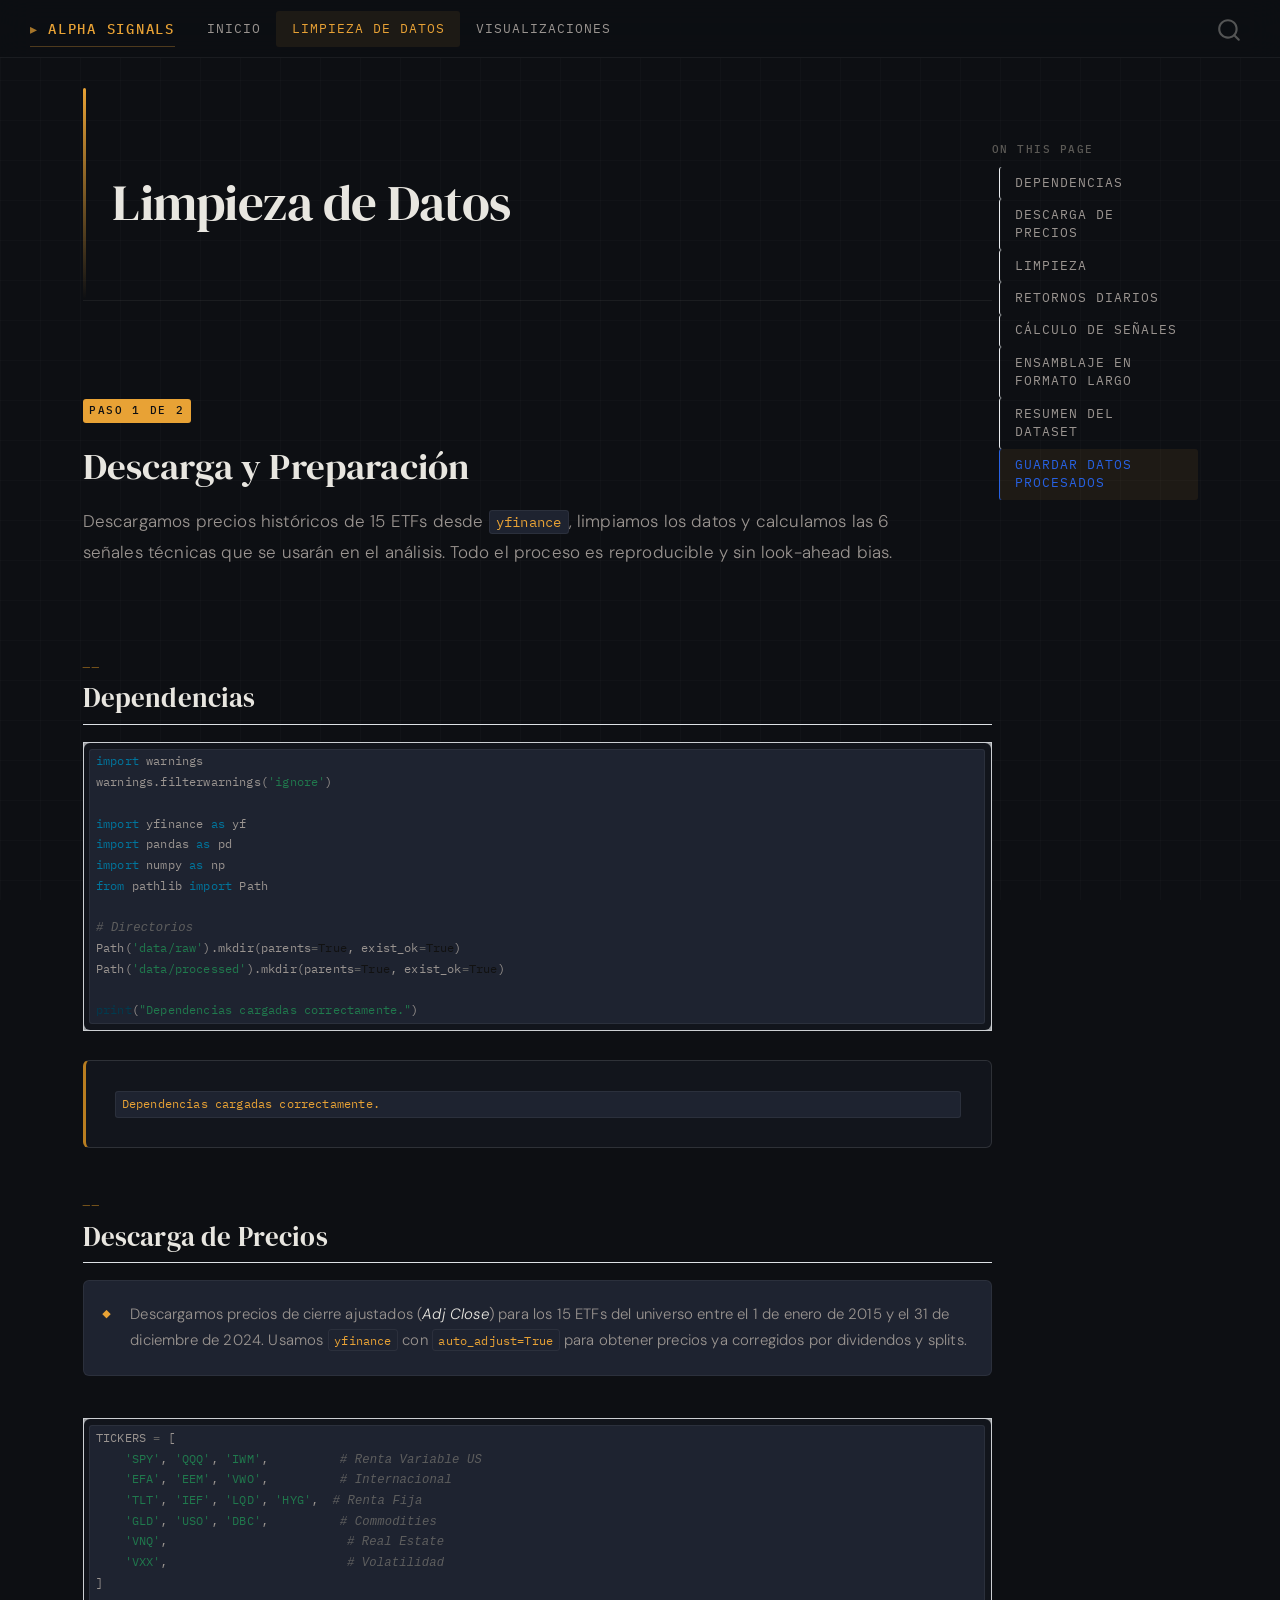
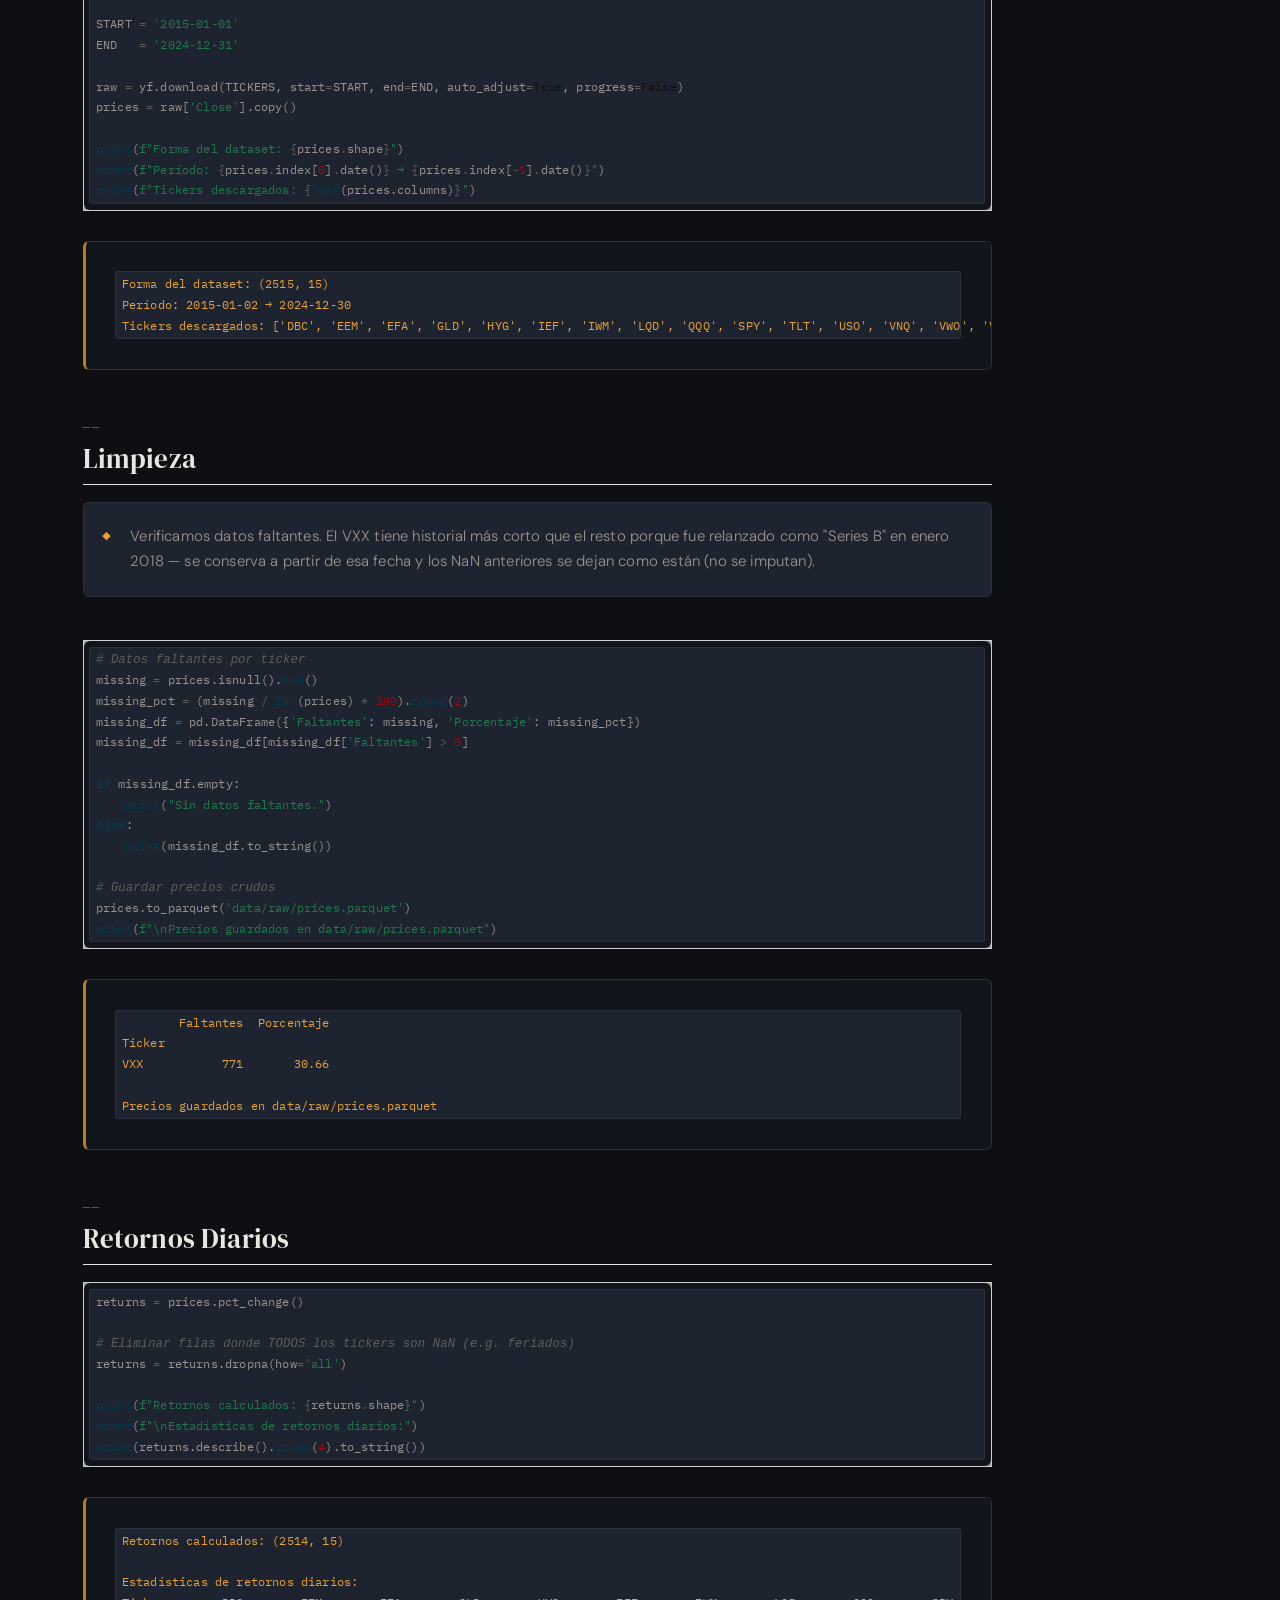
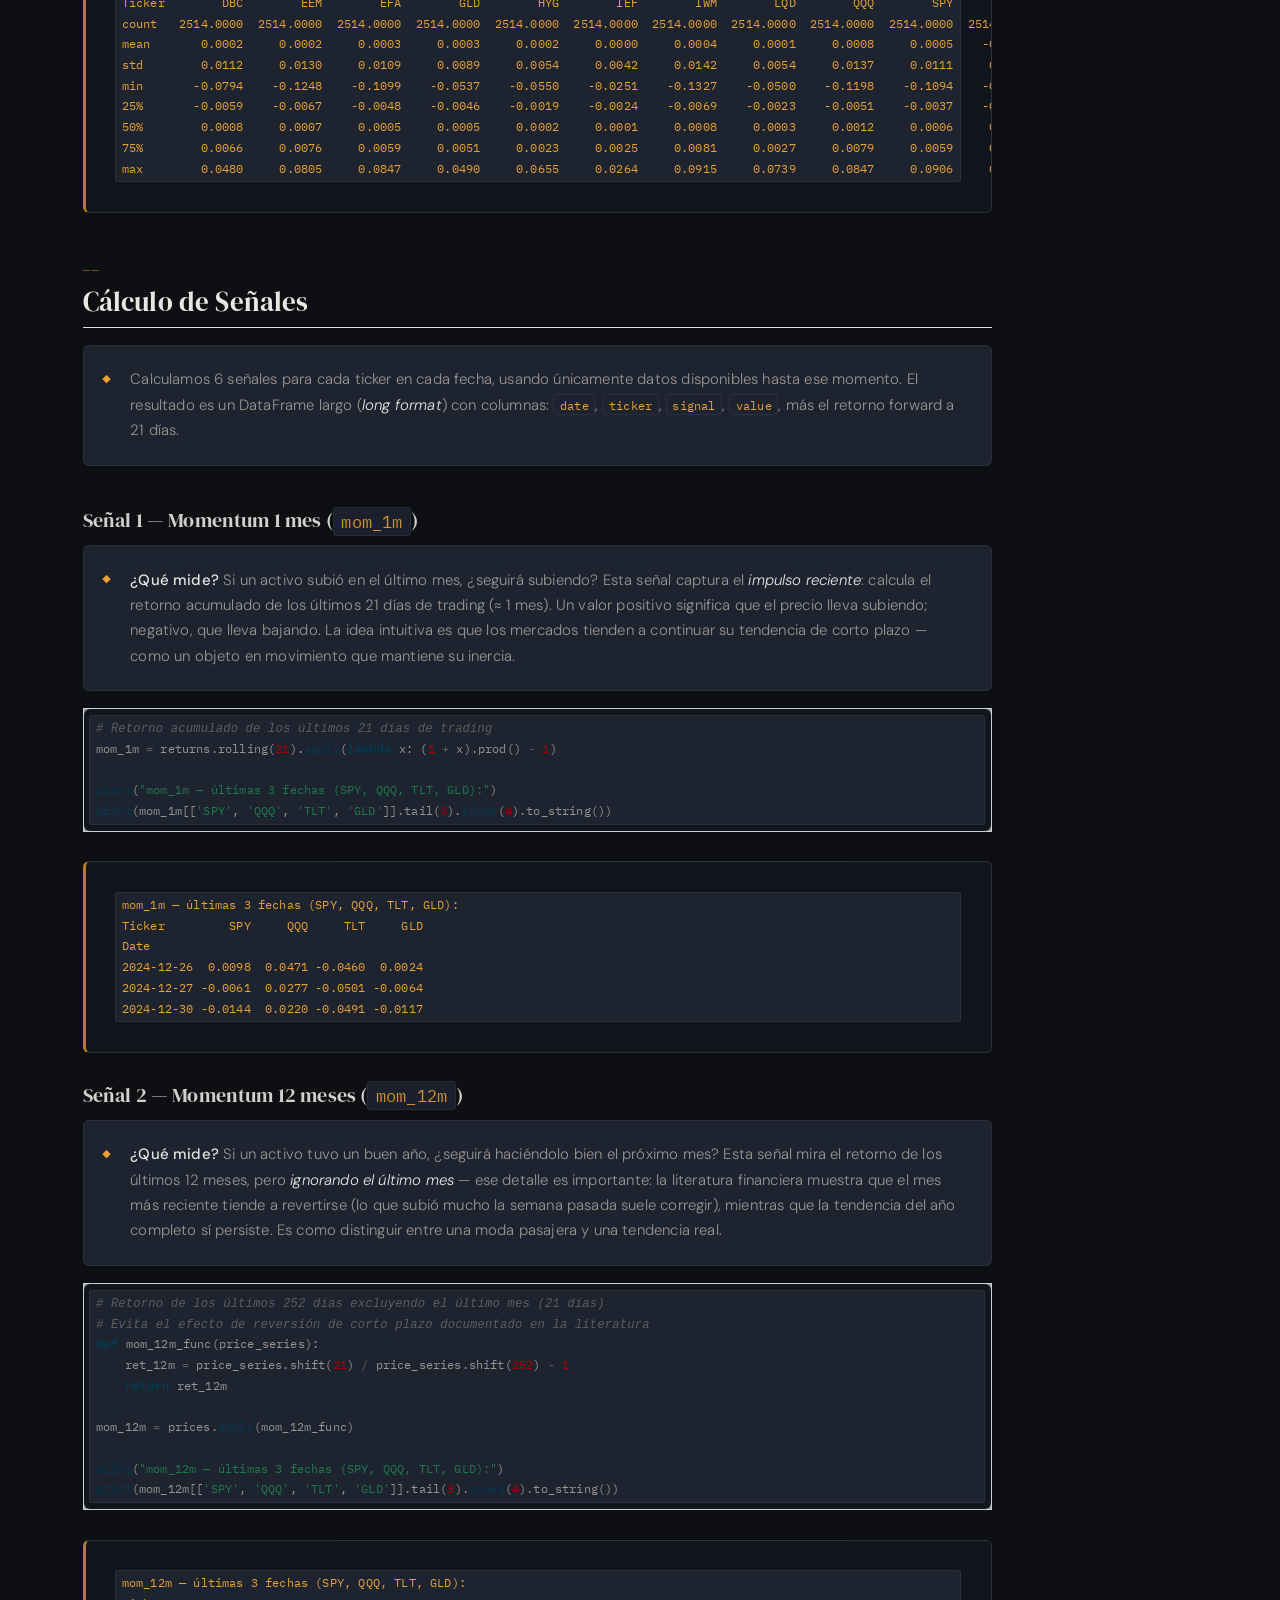
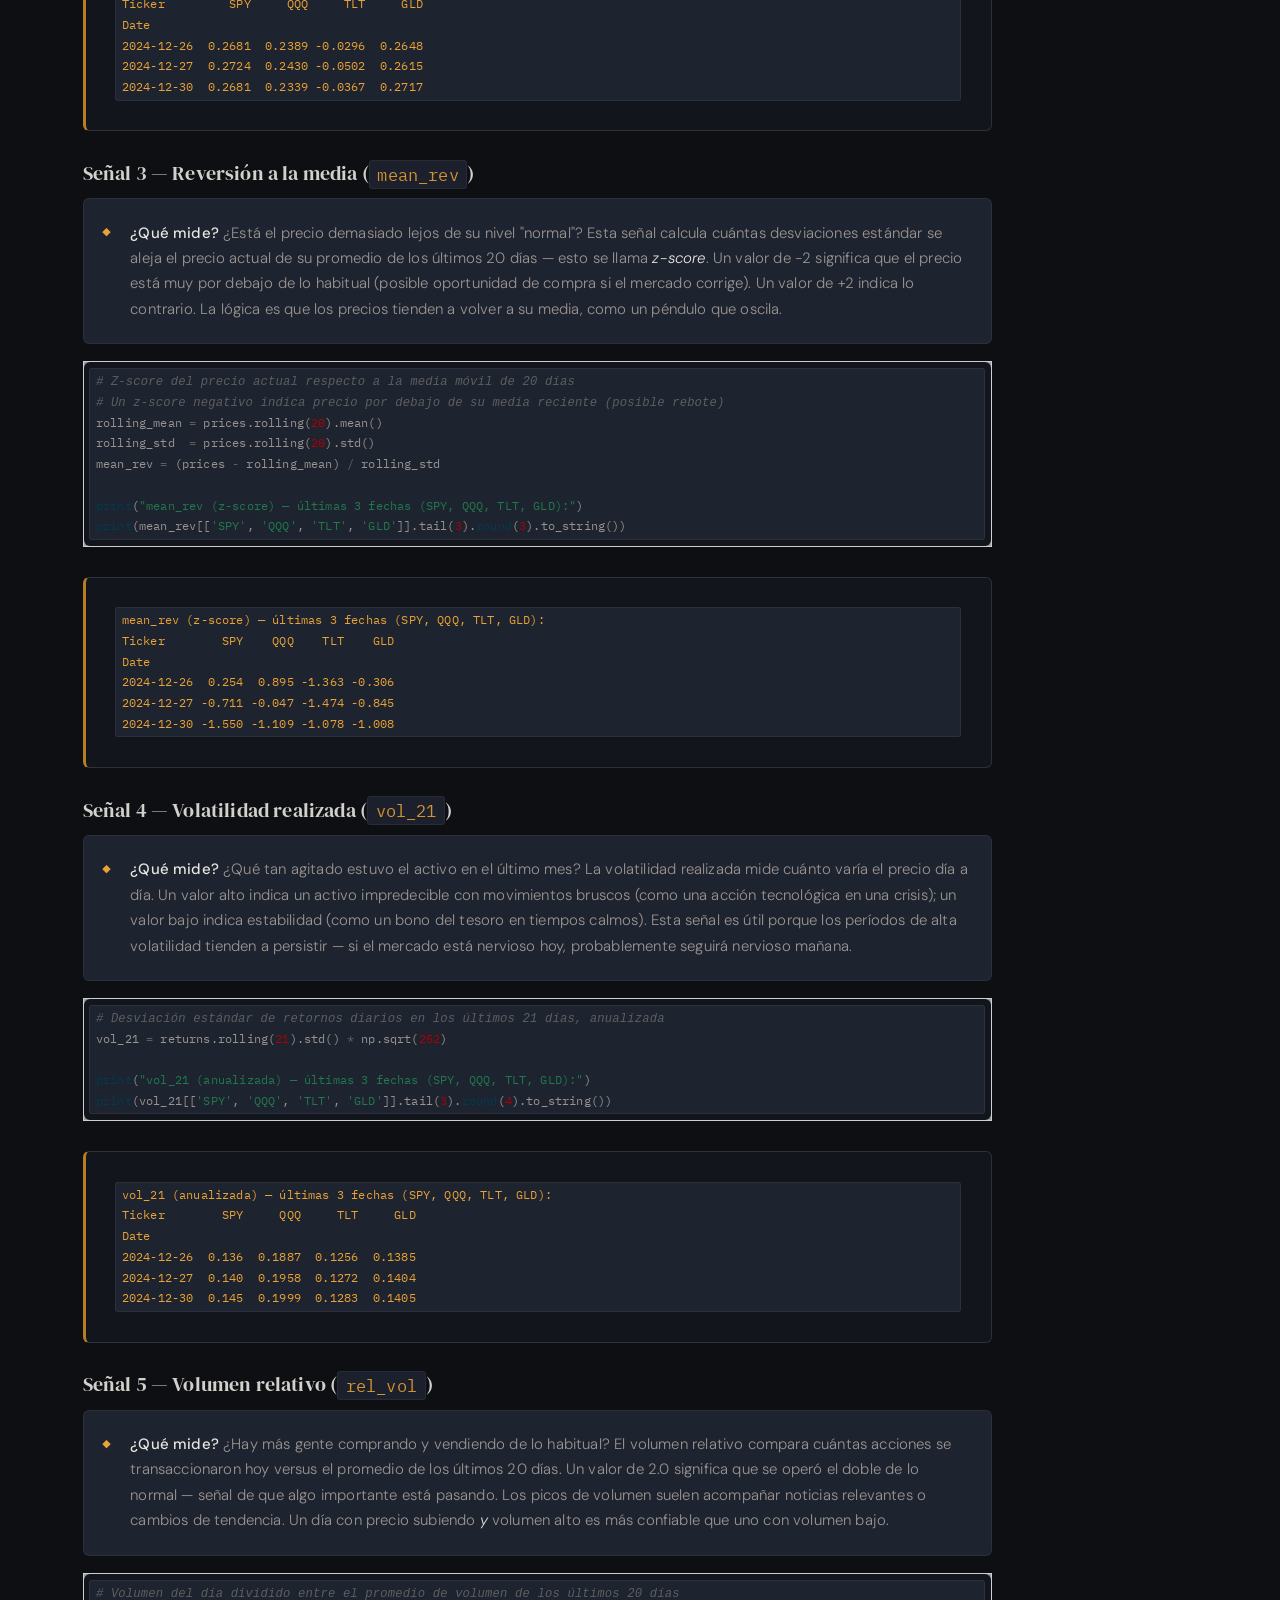
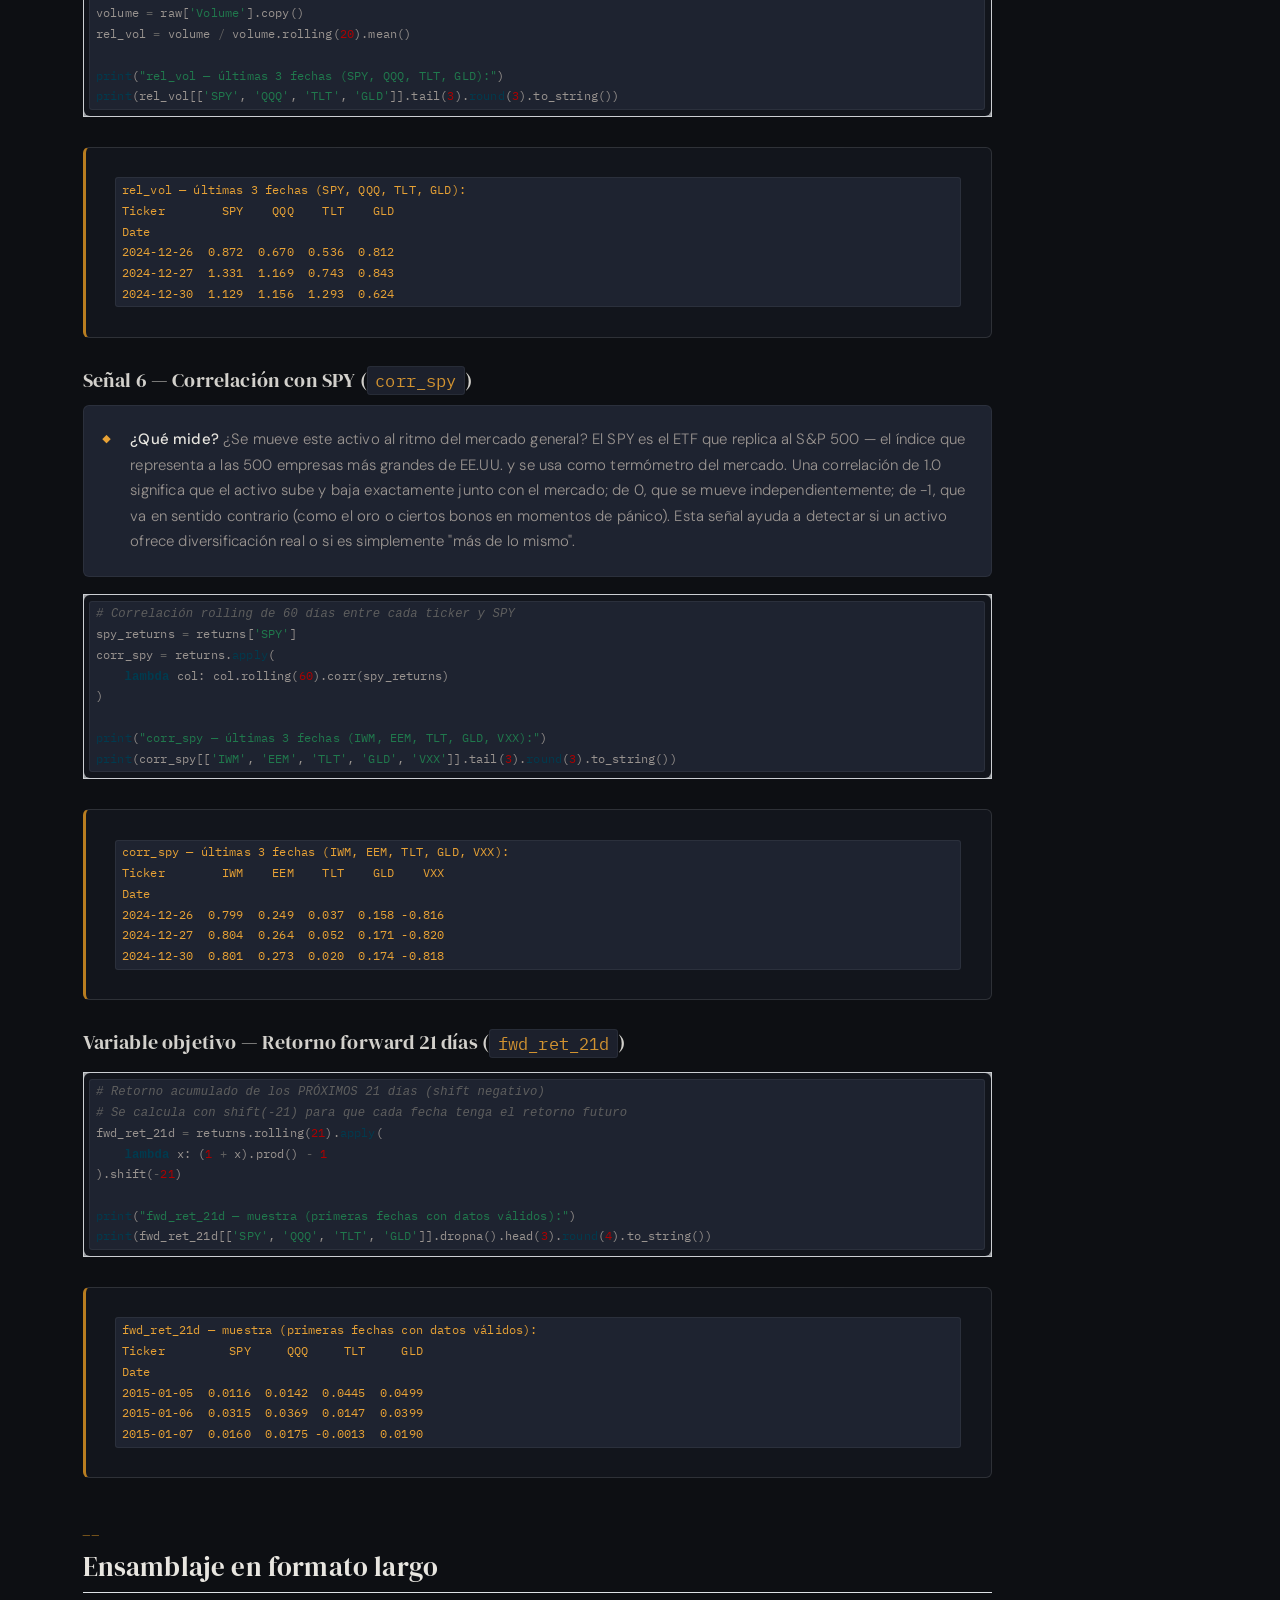
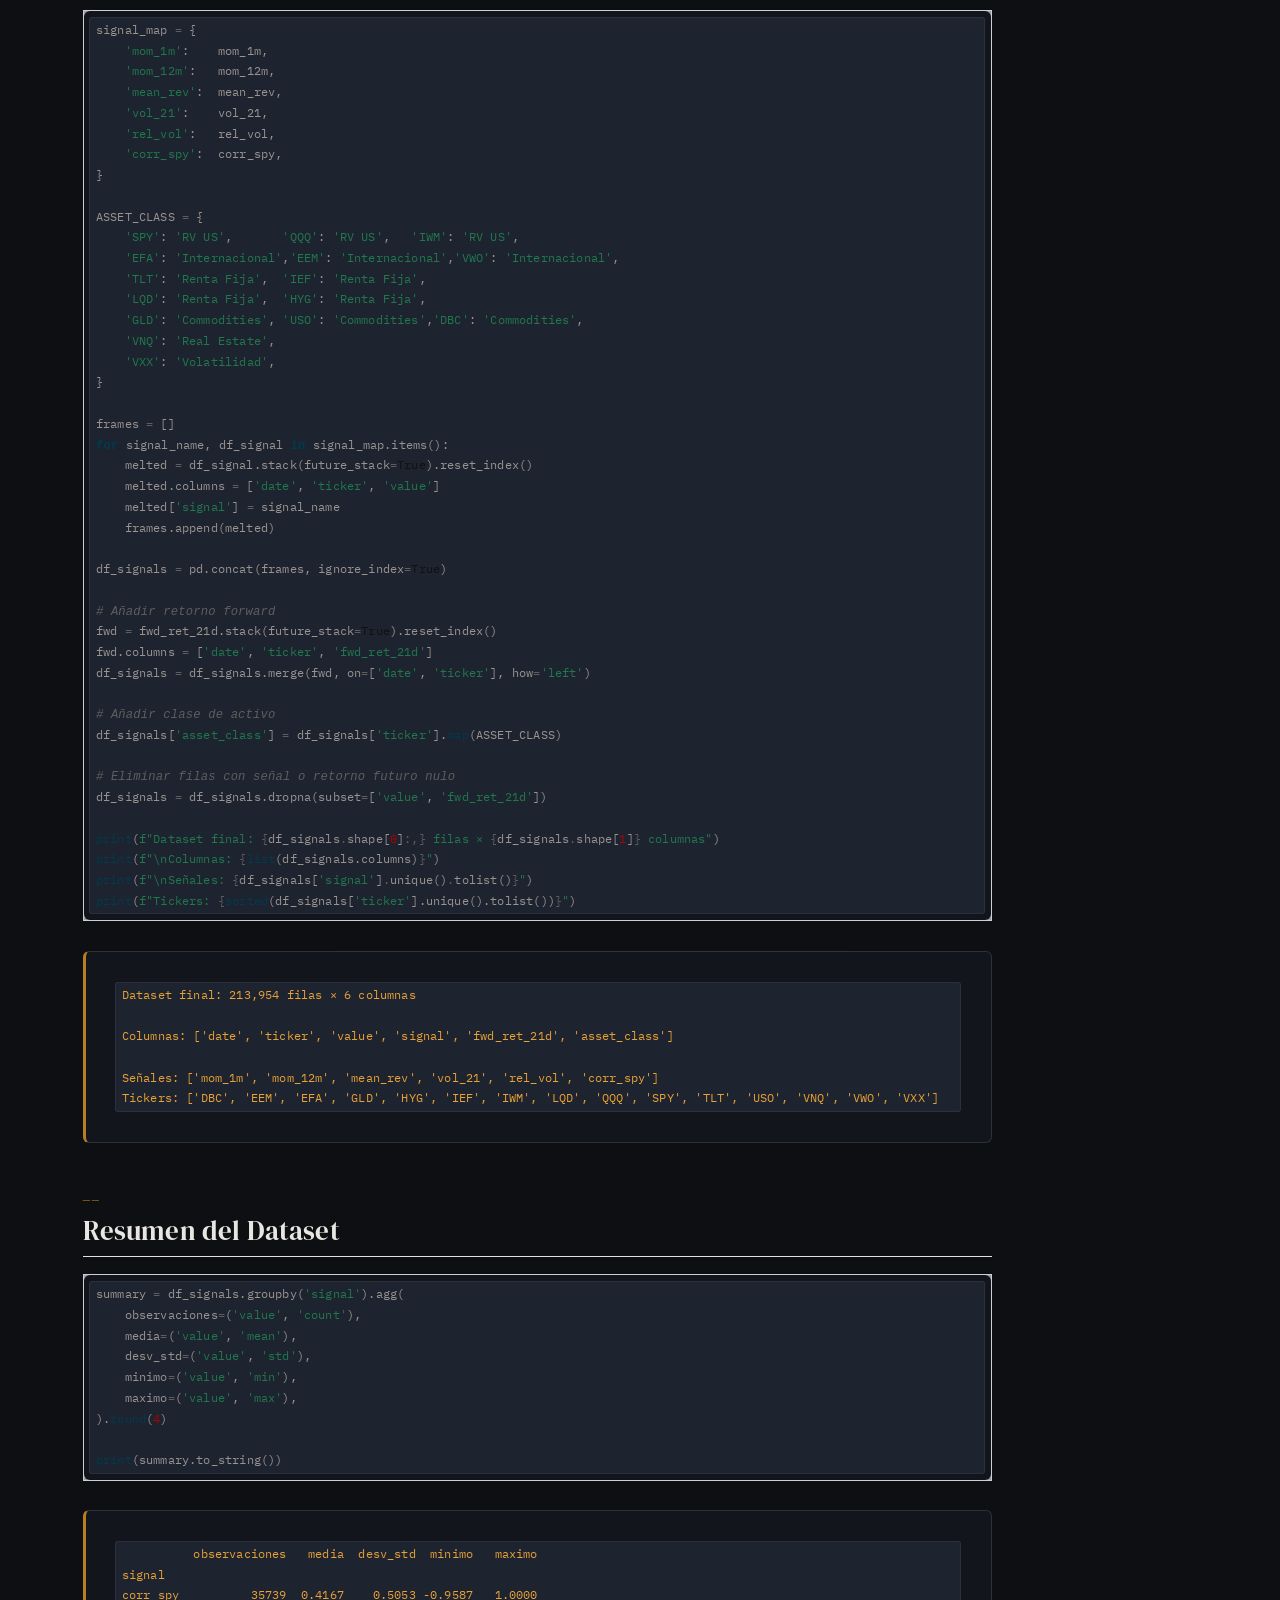
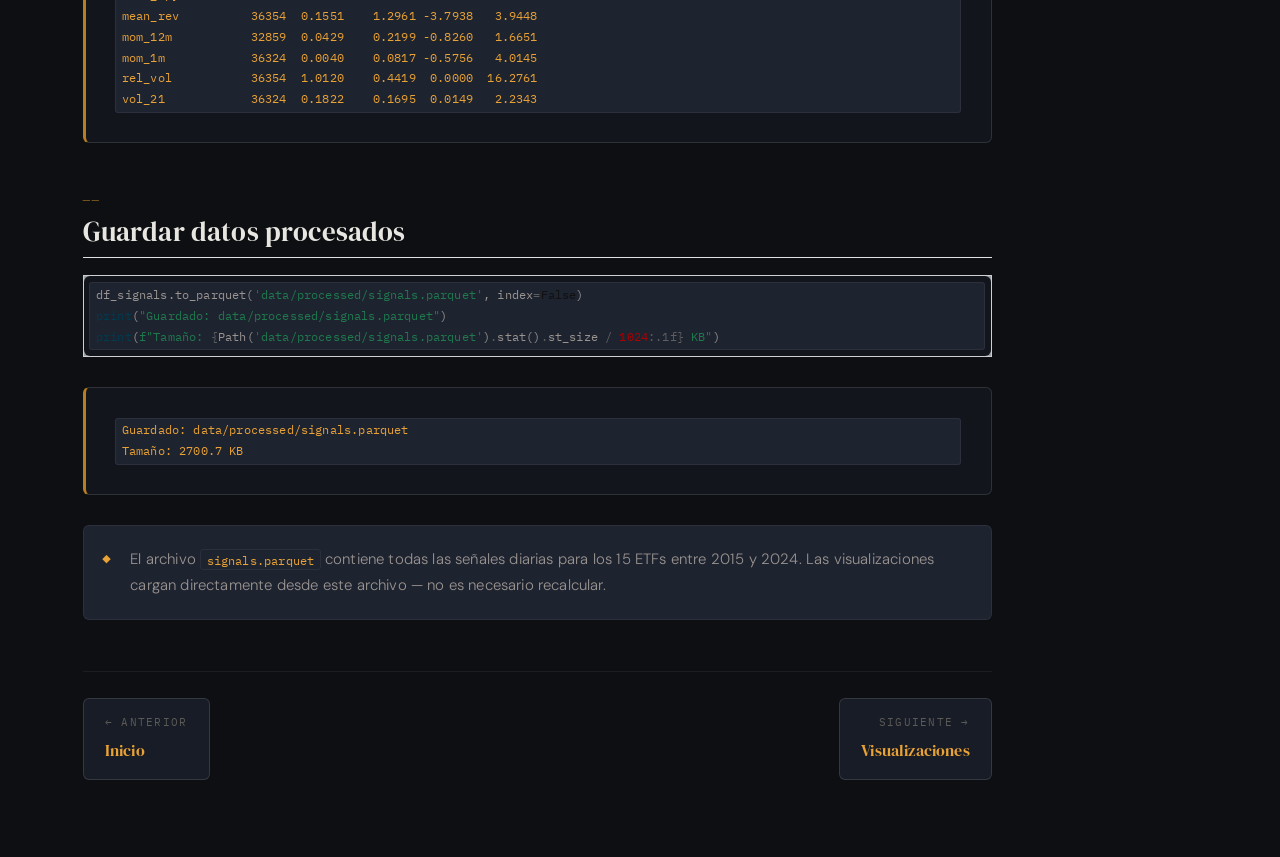
==== commit 625cf1a2: "second  commit" ====
--- a/docs/data_cleaning.html
+++ b/docs/data_cleaning.html
@@ -199,7 +199,7 @@
 </section>
 <section id="dependencias" class="level2">
 <h2 class="anchored" data-anchor-id="dependencias">Dependencias</h2>
-<div id="a8398941" class="cell" data-execution_count="1">
+<div id="2936dbc3" class="cell" data-execution_count="1">
 <div class="code-copy-outer-scaffold"><div class="sourceCode cell-code" id="cb1"><pre class="sourceCode python code-with-copy"><code class="sourceCode python"><span id="cb1-1"><a href="#cb1-1" aria-hidden="true" tabindex="-1"></a><span class="im">import</span> warnings</span>
 <span id="cb1-2"><a href="#cb1-2" aria-hidden="true" tabindex="-1"></a>warnings.filterwarnings(<span class="st">'ignore'</span>)</span>
 <span id="cb1-3"><a href="#cb1-3" aria-hidden="true" tabindex="-1"></a></span>
@@ -228,7 +228,7 @@
     precios ya corregidos por dividendos y splits.
   </p>
 </div>
-<div id="9c90102d" class="cell" data-execution_count="2">
+<div id="3be246c3" class="cell" data-execution_count="2">
 <div class="code-copy-outer-scaffold"><div class="sourceCode cell-code" id="cb3"><pre class="sourceCode python code-with-copy"><code class="sourceCode python"><span id="cb3-1"><a href="#cb3-1" aria-hidden="true" tabindex="-1"></a>TICKERS <span class="op">=</span> [</span>
 <span id="cb3-2"><a href="#cb3-2" aria-hidden="true" tabindex="-1"></a>    <span class="st">'SPY'</span>, <span class="st">'QQQ'</span>, <span class="st">'IWM'</span>,          <span class="co"># Renta Variable US</span></span>
 <span id="cb3-3"><a href="#cb3-3" aria-hidden="true" tabindex="-1"></a>    <span class="st">'EFA'</span>, <span class="st">'EEM'</span>, <span class="st">'VWO'</span>,          <span class="co"># Internacional</span></span>
@@ -263,7 +263,7 @@
     de esa fecha y los NaN anteriores se dejan como están (no se imputan).
   </p>
 </div>
-<div id="c6d3b88c" class="cell" data-execution_count="3">
+<div id="70aead6e" class="cell" data-execution_count="3">
 <div class="code-copy-outer-scaffold"><div class="sourceCode cell-code" id="cb5"><pre class="sourceCode python code-with-copy"><code class="sourceCode python"><span id="cb5-1"><a href="#cb5-1" aria-hidden="true" tabindex="-1"></a><span class="co"># Datos faltantes por ticker</span></span>
 <span id="cb5-2"><a href="#cb5-2" aria-hidden="true" tabindex="-1"></a>missing <span class="op">=</span> prices.isnull().<span class="bu">sum</span>()</span>
 <span id="cb5-3"><a href="#cb5-3" aria-hidden="true" tabindex="-1"></a>missing_pct <span class="op">=</span> (missing <span class="op">/</span> <span class="bu">len</span>(prices) <span class="op">*</span> <span class="dv">100</span>).<span class="bu">round</span>(<span class="dv">2</span>)</span>
@@ -289,7 +289,7 @@
 </section>
 <section id="retornos-diarios" class="level2">
 <h2 class="anchored" data-anchor-id="retornos-diarios">Retornos Diarios</h2>
-<div id="3e6da6d5" class="cell" data-execution_count="4">
+<div id="3165c78a" class="cell" data-execution_count="4">
 <div class="code-copy-outer-scaffold"><div class="sourceCode cell-code" id="cb7"><pre class="sourceCode python code-with-copy"><code class="sourceCode python"><span id="cb7-1"><a href="#cb7-1" aria-hidden="true" tabindex="-1"></a>returns <span class="op">=</span> prices.pct_change()</span>
 <span id="cb7-2"><a href="#cb7-2" aria-hidden="true" tabindex="-1"></a></span>
 <span id="cb7-3"><a href="#cb7-3" aria-hidden="true" tabindex="-1"></a><span class="co"># Eliminar filas donde TODOS los tickers son NaN (e.g. feriados)</span></span>
@@ -336,7 +336,7 @@
     su inercia.
   </p>
 </div>
-<div id="e162b170" class="cell" data-execution_count="5">
+<div id="a0fed871" class="cell" data-execution_count="5">
 <div class="code-copy-outer-scaffold"><div class="sourceCode cell-code" id="cb9"><pre class="sourceCode python code-with-copy"><code class="sourceCode python"><span id="cb9-1"><a href="#cb9-1" aria-hidden="true" tabindex="-1"></a><span class="co"># Retorno acumulado de los últimos 21 días de trading</span></span>
 <span id="cb9-2"><a href="#cb9-2" aria-hidden="true" tabindex="-1"></a>mom_1m <span class="op">=</span> returns.rolling(<span class="dv">21</span>).<span class="bu">apply</span>(<span class="kw">lambda</span> x: (<span class="dv">1</span> <span class="op">+</span> x).prod() <span class="op">-</span> <span class="dv">1</span>)</span>
 <span id="cb9-3"><a href="#cb9-3" aria-hidden="true" tabindex="-1"></a></span>
@@ -364,7 +364,7 @@
     Es como distinguir entre una moda pasajera y una tendencia real.
   </p>
 </div>
-<div id="927b368c" class="cell" data-execution_count="6">
+<div id="3b846093" class="cell" data-execution_count="6">
 <div class="code-copy-outer-scaffold"><div class="sourceCode cell-code" id="cb11"><pre class="sourceCode python code-with-copy"><code class="sourceCode python"><span id="cb11-1"><a href="#cb11-1" aria-hidden="true" tabindex="-1"></a><span class="co"># Retorno de los últimos 252 días excluyendo el último mes (21 días)</span></span>
 <span id="cb11-2"><a href="#cb11-2" aria-hidden="true" tabindex="-1"></a><span class="co"># Evita el efecto de reversión de corto plazo documentado en la literatura</span></span>
 <span id="cb11-3"><a href="#cb11-3" aria-hidden="true" tabindex="-1"></a><span class="kw">def</span> mom_12m_func(price_series):</span>
@@ -397,7 +397,7 @@
     los precios tienden a volver a su media, como un péndulo que oscila.
   </p>
 </div>
-<div id="bc4b75a1" class="cell" data-execution_count="7">
+<div id="6fd38594" class="cell" data-execution_count="7">
 <div class="code-copy-outer-scaffold"><div class="sourceCode cell-code" id="cb13"><pre class="sourceCode python code-with-copy"><code class="sourceCode python"><span id="cb13-1"><a href="#cb13-1" aria-hidden="true" tabindex="-1"></a><span class="co"># Z-score del precio actual respecto a la media móvil de 20 días</span></span>
 <span id="cb13-2"><a href="#cb13-2" aria-hidden="true" tabindex="-1"></a><span class="co"># Un z-score negativo indica precio por debajo de su media reciente (posible rebote)</span></span>
 <span id="cb13-3"><a href="#cb13-3" aria-hidden="true" tabindex="-1"></a>rolling_mean <span class="op">=</span> prices.rolling(<span class="dv">20</span>).mean()</span>
@@ -428,7 +428,7 @@
     el mercado está nervioso hoy, probablemente seguirá nervioso mañana.
   </p>
 </div>
-<div id="12123756" class="cell" data-execution_count="8">
+<div id="bbacbc42" class="cell" data-execution_count="8">
 <div class="code-copy-outer-scaffold"><div class="sourceCode cell-code" id="cb15"><pre class="sourceCode python code-with-copy"><code class="sourceCode python"><span id="cb15-1"><a href="#cb15-1" aria-hidden="true" tabindex="-1"></a><span class="co"># Desviación estándar de retornos diarios en los últimos 21 días, anualizada</span></span>
 <span id="cb15-2"><a href="#cb15-2" aria-hidden="true" tabindex="-1"></a>vol_21 <span class="op">=</span> returns.rolling(<span class="dv">21</span>).std() <span class="op">*</span> np.sqrt(<span class="dv">252</span>)</span>
 <span id="cb15-3"><a href="#cb15-3" aria-hidden="true" tabindex="-1"></a></span>
@@ -456,7 +456,7 @@
     subiendo <em>y</em> volumen alto es más confiable que uno con volumen bajo.
   </p>
 </div>
-<div id="ade55d12" class="cell" data-execution_count="9">
+<div id="06595e30" class="cell" data-execution_count="9">
 <div class="code-copy-outer-scaffold"><div class="sourceCode cell-code" id="cb17"><pre class="sourceCode python code-with-copy"><code class="sourceCode python"><span id="cb17-1"><a href="#cb17-1" aria-hidden="true" tabindex="-1"></a><span class="co"># Volumen del día dividido entre el promedio de volumen de los últimos 20 días</span></span>
 <span id="cb17-2"><a href="#cb17-2" aria-hidden="true" tabindex="-1"></a>volume <span class="op">=</span> raw[<span class="st">'Volume'</span>].copy()</span>
 <span id="cb17-3"><a href="#cb17-3" aria-hidden="true" tabindex="-1"></a>rel_vol <span class="op">=</span> volume <span class="op">/</span> volume.rolling(<span class="dv">20</span>).mean()</span>
@@ -475,7 +475,18 @@
 </section>
 <section id="señal-6-correlación-con-spy-corr_spy" class="level3">
 <h3 class="anchored" data-anchor-id="señal-6-correlación-con-spy-corr_spy">Señal 6 — Correlación con SPY (<code>corr_spy</code>)</h3>
-<div id="809f6b43" class="cell" data-execution_count="10">
+<div class="insight-box" style="margin-bottom:1rem;">
+  <p>
+    <strong>¿Qué mide?</strong> ¿Se mueve este activo al ritmo del mercado general?
+    El SPY es el ETF que replica al S&amp;P 500 — el índice que representa a las 500
+    empresas más grandes de EE.UU. y se usa como termómetro del mercado. Una correlación
+    de 1.0 significa que el activo sube y baja exactamente junto con el mercado; de 0,
+    que se mueve independientemente; de −1, que va en sentido contrario (como el oro o
+    ciertos bonos en momentos de pánico). Esta señal ayuda a detectar si un activo
+    ofrece diversificación real o si es simplemente "más de lo mismo".
+  </p>
+</div>
+<div id="c1358e09" class="cell" data-execution_count="10">
 <div class="code-copy-outer-scaffold"><div class="sourceCode cell-code" id="cb19"><pre class="sourceCode python code-with-copy"><code class="sourceCode python"><span id="cb19-1"><a href="#cb19-1" aria-hidden="true" tabindex="-1"></a><span class="co"># Correlación rolling de 60 días entre cada ticker y SPY</span></span>
 <span id="cb19-2"><a href="#cb19-2" aria-hidden="true" tabindex="-1"></a>spy_returns <span class="op">=</span> returns[<span class="st">'SPY'</span>]</span>
 <span id="cb19-3"><a href="#cb19-3" aria-hidden="true" tabindex="-1"></a>corr_spy <span class="op">=</span> returns.<span class="bu">apply</span>(</span>
@@ -496,7 +507,7 @@
 </section>
 <section id="variable-objetivo-retorno-forward-21-días-fwd_ret_21d" class="level3">
 <h3 class="anchored" data-anchor-id="variable-objetivo-retorno-forward-21-días-fwd_ret_21d">Variable objetivo — Retorno forward 21 días (<code>fwd_ret_21d</code>)</h3>
-<div id="1007afaf" class="cell" data-execution_count="11">
+<div id="d733c026" class="cell" data-execution_count="11">
 <div class="code-copy-outer-scaffold"><div class="sourceCode cell-code" id="cb21"><pre class="sourceCode python code-with-copy"><code class="sourceCode python"><span id="cb21-1"><a href="#cb21-1" aria-hidden="true" tabindex="-1"></a><span class="co"># Retorno acumulado de los PRÓXIMOS 21 días (shift negativo)</span></span>
 <span id="cb21-2"><a href="#cb21-2" aria-hidden="true" tabindex="-1"></a><span class="co"># Se calcula con shift(-21) para que cada fecha tenga el retorno futuro</span></span>
 <span id="cb21-3"><a href="#cb21-3" aria-hidden="true" tabindex="-1"></a>fwd_ret_21d <span class="op">=</span> returns.rolling(<span class="dv">21</span>).<span class="bu">apply</span>(</span>
@@ -518,7 +529,7 @@
 </section>
 <section id="ensamblaje-en-formato-largo" class="level2">
 <h2 class="anchored" data-anchor-id="ensamblaje-en-formato-largo">Ensamblaje en formato largo</h2>
-<div id="b30fc8fd" class="cell" data-execution_count="12">
+<div id="c9ff33f4" class="cell" data-execution_count="12">
 <div class="code-copy-outer-scaffold"><div class="sourceCode cell-code" id="cb23"><pre class="sourceCode python code-with-copy"><code class="sourceCode python"><span id="cb23-1"><a href="#cb23-1" aria-hidden="true" tabindex="-1"></a>signal_map <span class="op">=</span> {</span>
 <span id="cb23-2"><a href="#cb23-2" aria-hidden="true" tabindex="-1"></a>    <span class="st">'mom_1m'</span>:    mom_1m,</span>
 <span id="cb23-3"><a href="#cb23-3" aria-hidden="true" tabindex="-1"></a>    <span class="st">'mom_12m'</span>:   mom_12m,</span>
@@ -574,7 +585,7 @@
 </section>
 <section id="resumen-del-dataset" class="level2">
 <h2 class="anchored" data-anchor-id="resumen-del-dataset">Resumen del Dataset</h2>
-<div id="77093bc0" class="cell" data-execution_count="13">
+<div id="8839f276" class="cell" data-execution_count="13">
 <div class="code-copy-outer-scaffold"><div class="sourceCode cell-code" id="cb25"><pre class="sourceCode python code-with-copy"><code class="sourceCode python"><span id="cb25-1"><a href="#cb25-1" aria-hidden="true" tabindex="-1"></a>summary <span class="op">=</span> df_signals.groupby(<span class="st">'signal'</span>).agg(</span>
 <span id="cb25-2"><a href="#cb25-2" aria-hidden="true" tabindex="-1"></a>    observaciones<span class="op">=</span>(<span class="st">'value'</span>, <span class="st">'count'</span>),</span>
 <span id="cb25-3"><a href="#cb25-3" aria-hidden="true" tabindex="-1"></a>    media<span class="op">=</span>(<span class="st">'value'</span>, <span class="st">'mean'</span>),</span>
@@ -588,7 +599,7 @@
 <pre><code>          observaciones   media  desv_std  minimo   maximo
 signal                                                    
 corr_spy          35739  0.4167    0.5053 -0.9587   1.0000
-mean_rev          36354  0.1551    1.2961 -3.7937   3.9448
+mean_rev          36354  0.1551    1.2961 -3.7938   3.9448
 mom_12m           32859  0.0429    0.2199 -0.8260   1.6651
 mom_1m            36324  0.0040    0.0817 -0.5756   4.0145
 rel_vol           36354  1.0120    0.4419  0.0000  16.2761
@@ -598,13 +609,13 @@
 </section>
 <section id="guardar-datos-procesados" class="level2">
 <h2 class="anchored" data-anchor-id="guardar-datos-procesados">Guardar datos procesados</h2>
-<div id="6967b368" class="cell" data-execution_count="14">
+<div id="f2f0d9c8" class="cell" data-execution_count="14">
 <div class="code-copy-outer-scaffold"><div class="sourceCode cell-code" id="cb27"><pre class="sourceCode python code-with-copy"><code class="sourceCode python"><span id="cb27-1"><a href="#cb27-1" aria-hidden="true" tabindex="-1"></a>df_signals.to_parquet(<span class="st">'data/processed/signals.parquet'</span>, index<span class="op">=</span><span class="va">False</span>)</span>
 <span id="cb27-2"><a href="#cb27-2" aria-hidden="true" tabindex="-1"></a><span class="bu">print</span>(<span class="st">"Guardado: data/processed/signals.parquet"</span>)</span>
 <span id="cb27-3"><a href="#cb27-3" aria-hidden="true" tabindex="-1"></a><span class="bu">print</span>(<span class="ss">f"Tamaño: </span><span class="sc">{</span>Path(<span class="st">'data/processed/signals.parquet'</span>)<span class="sc">.</span>stat()<span class="sc">.</span>st_size <span class="op">/</span> <span class="dv">1024</span><span class="sc">:.1f}</span><span class="ss"> KB"</span>)</span></code></pre></div><button title="Copy to Clipboard" class="code-copy-button"><i class="bi"></i></button></div>
 <div class="cell-output cell-output-stdout">
 <pre><code>Guardado: data/processed/signals.parquet
-Tamaño: 2699.8 KB</code></pre>
+Tamaño: 2700.7 KB</code></pre>
 </div>
 </div>
 <div class="insight-box">
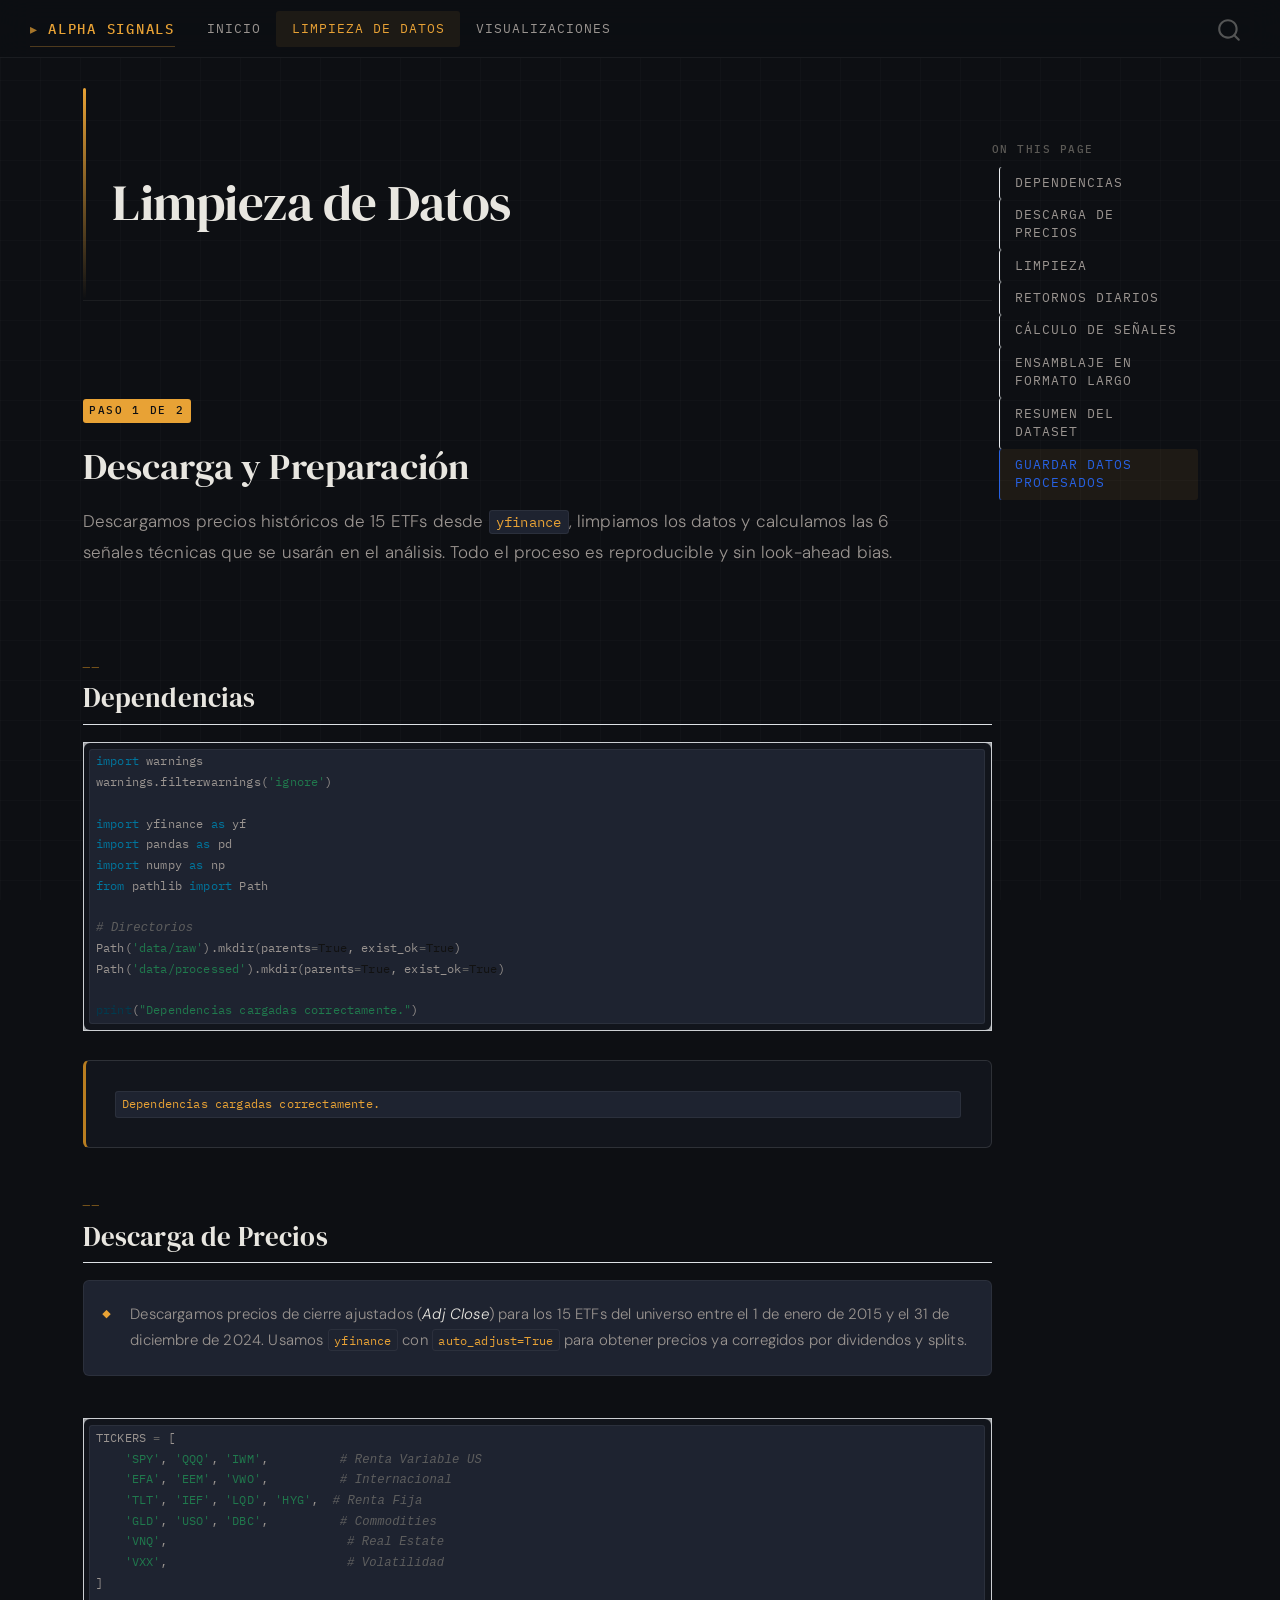
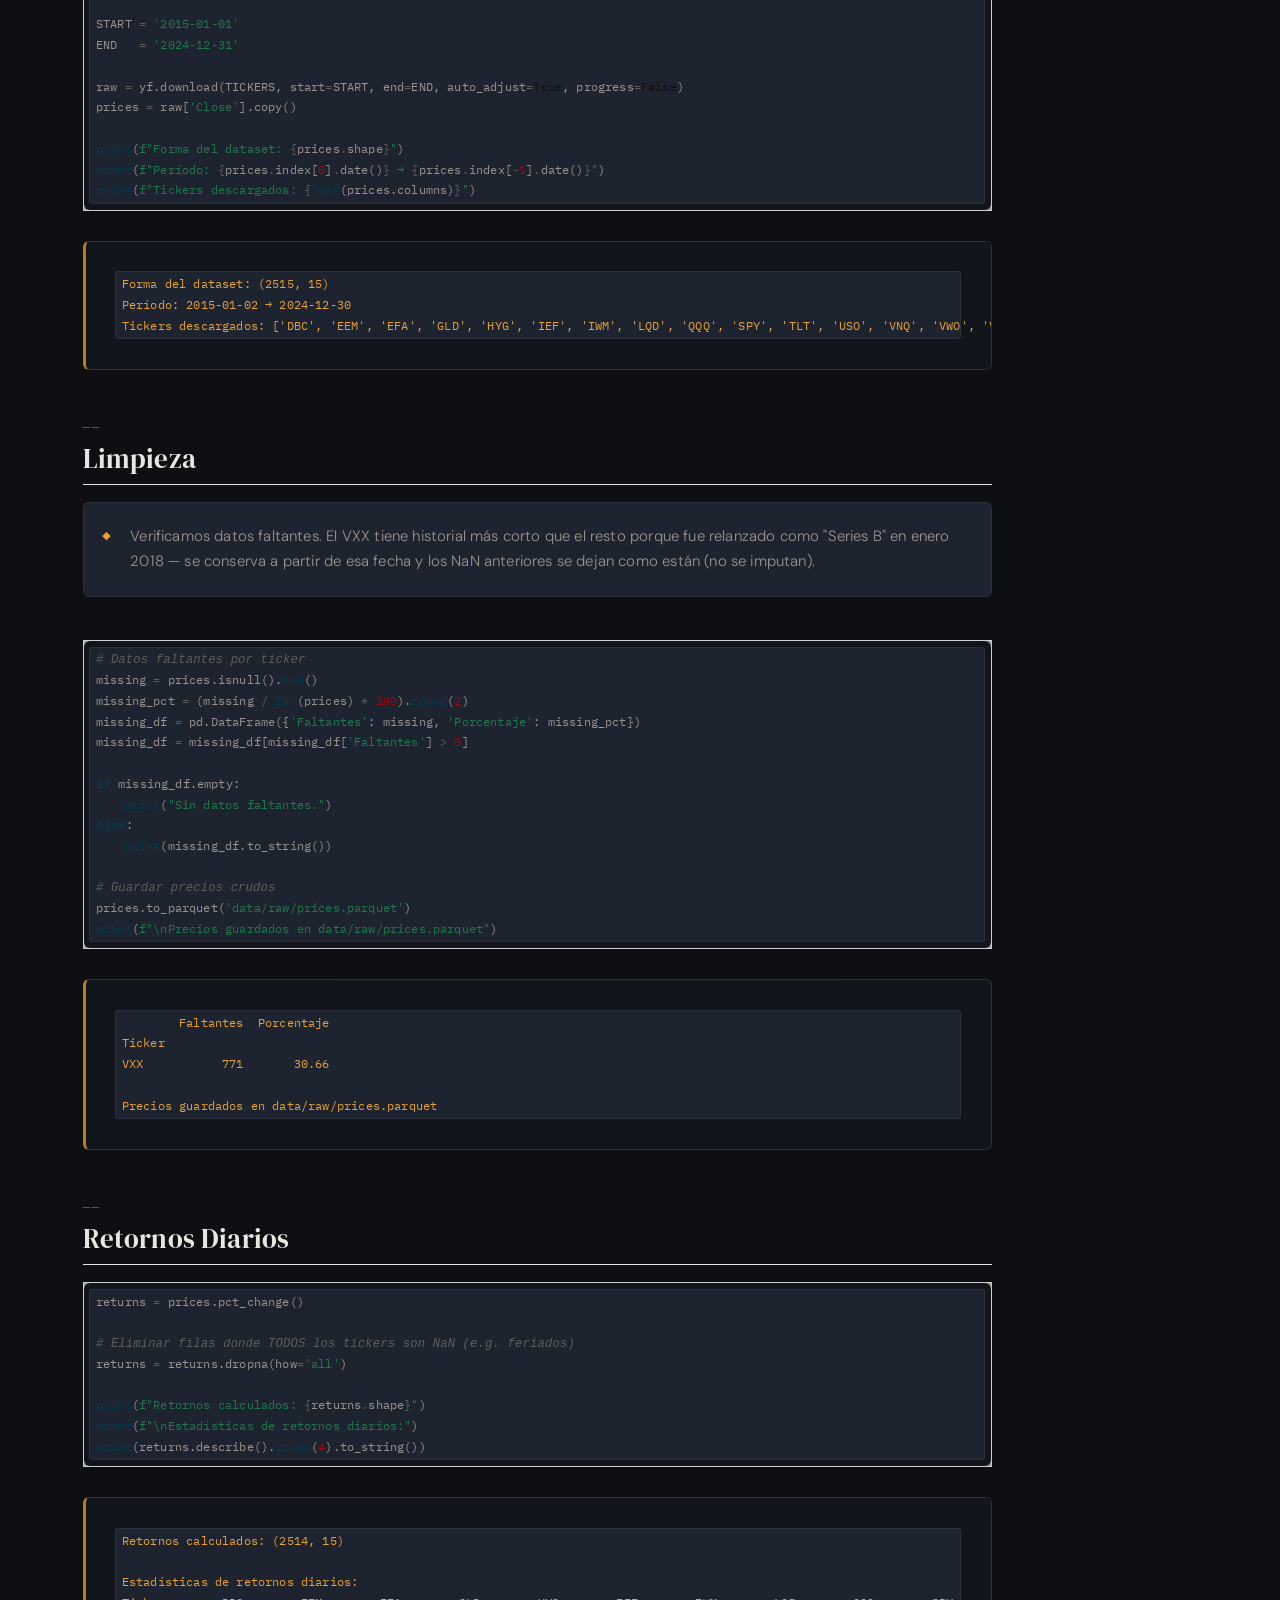
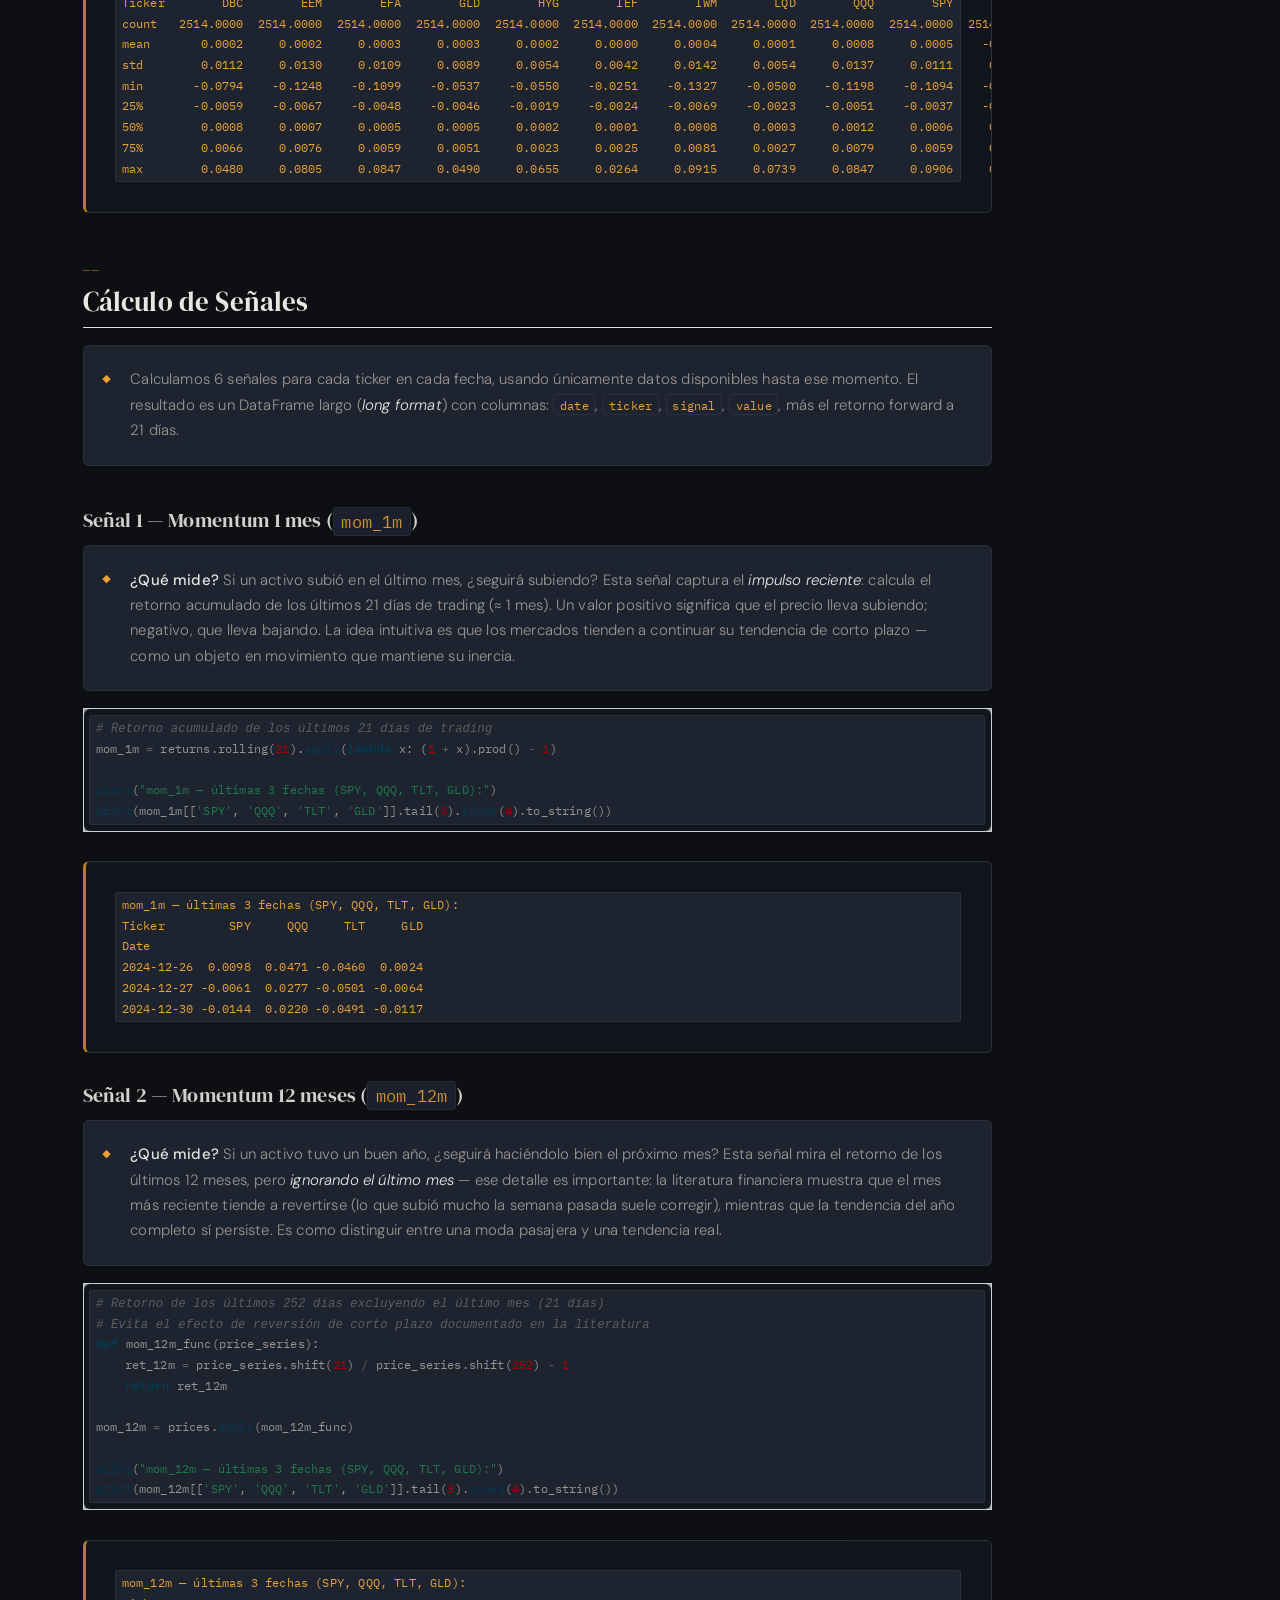
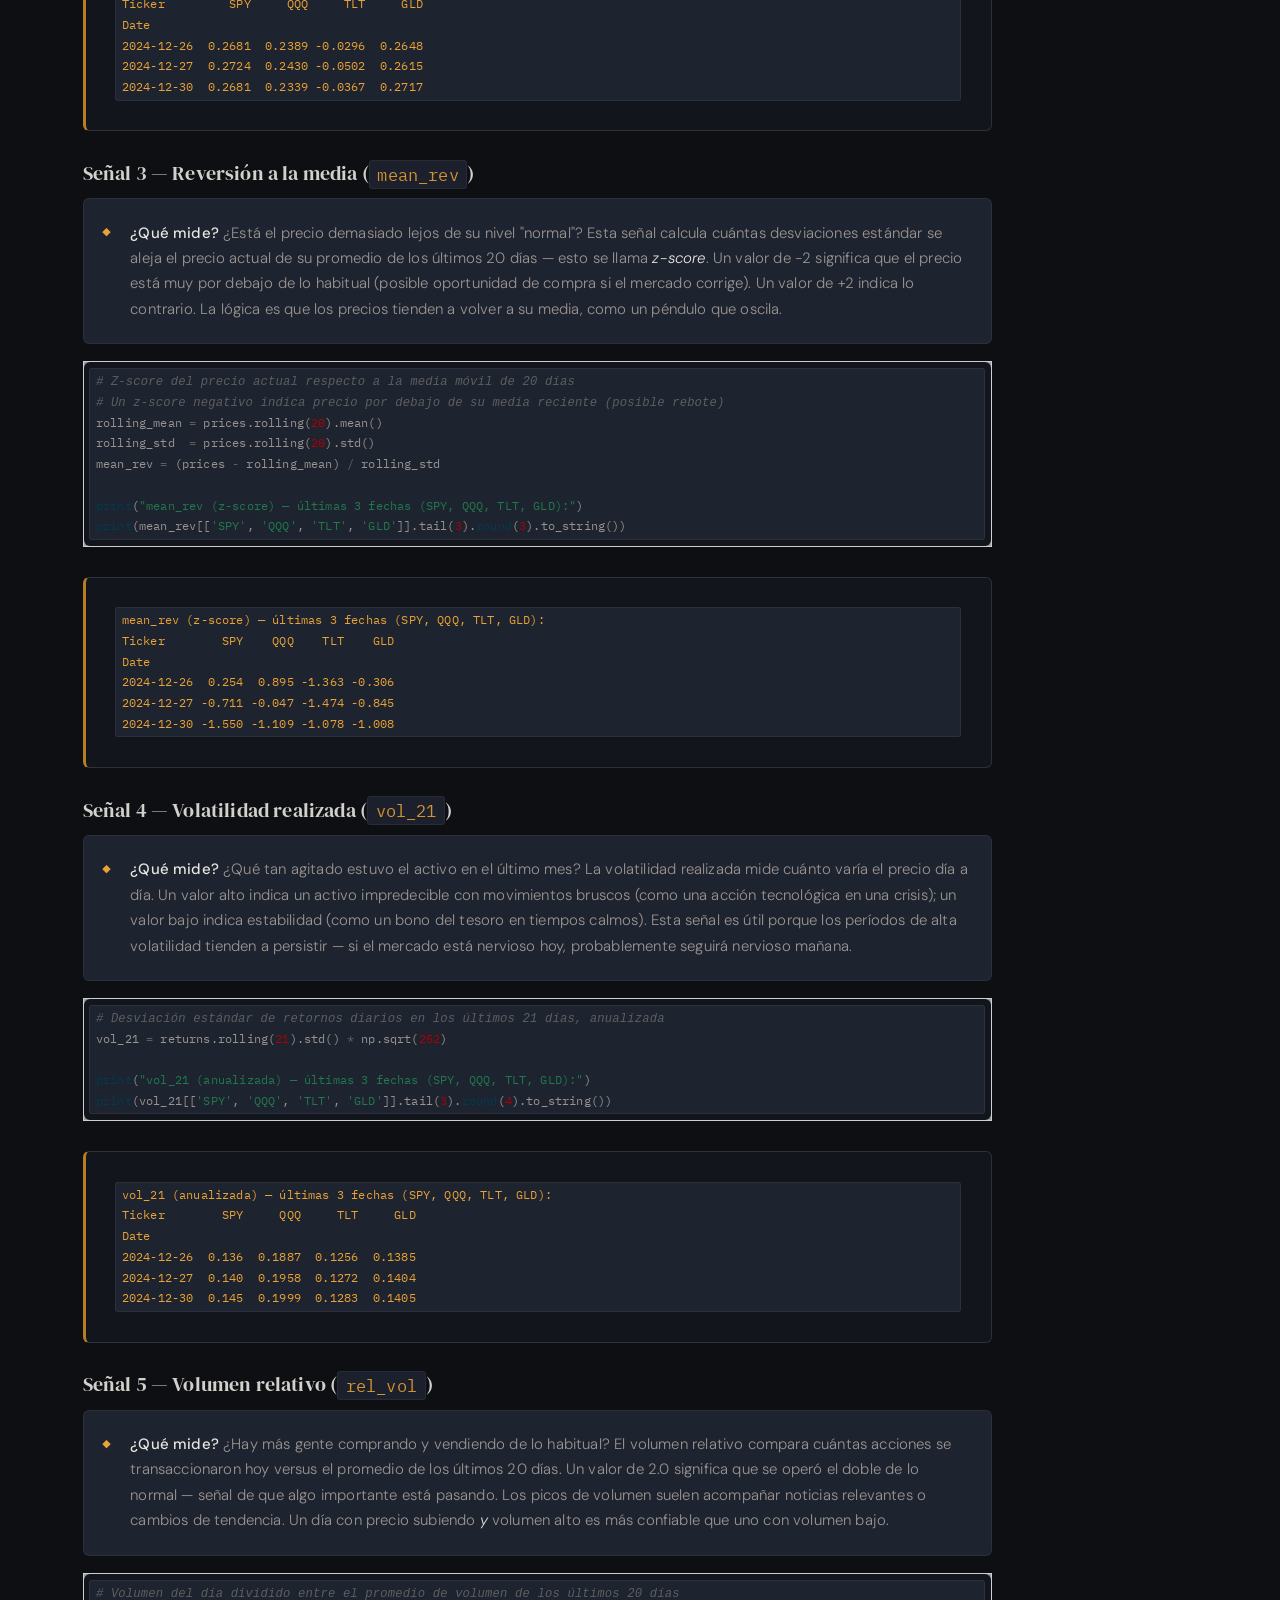
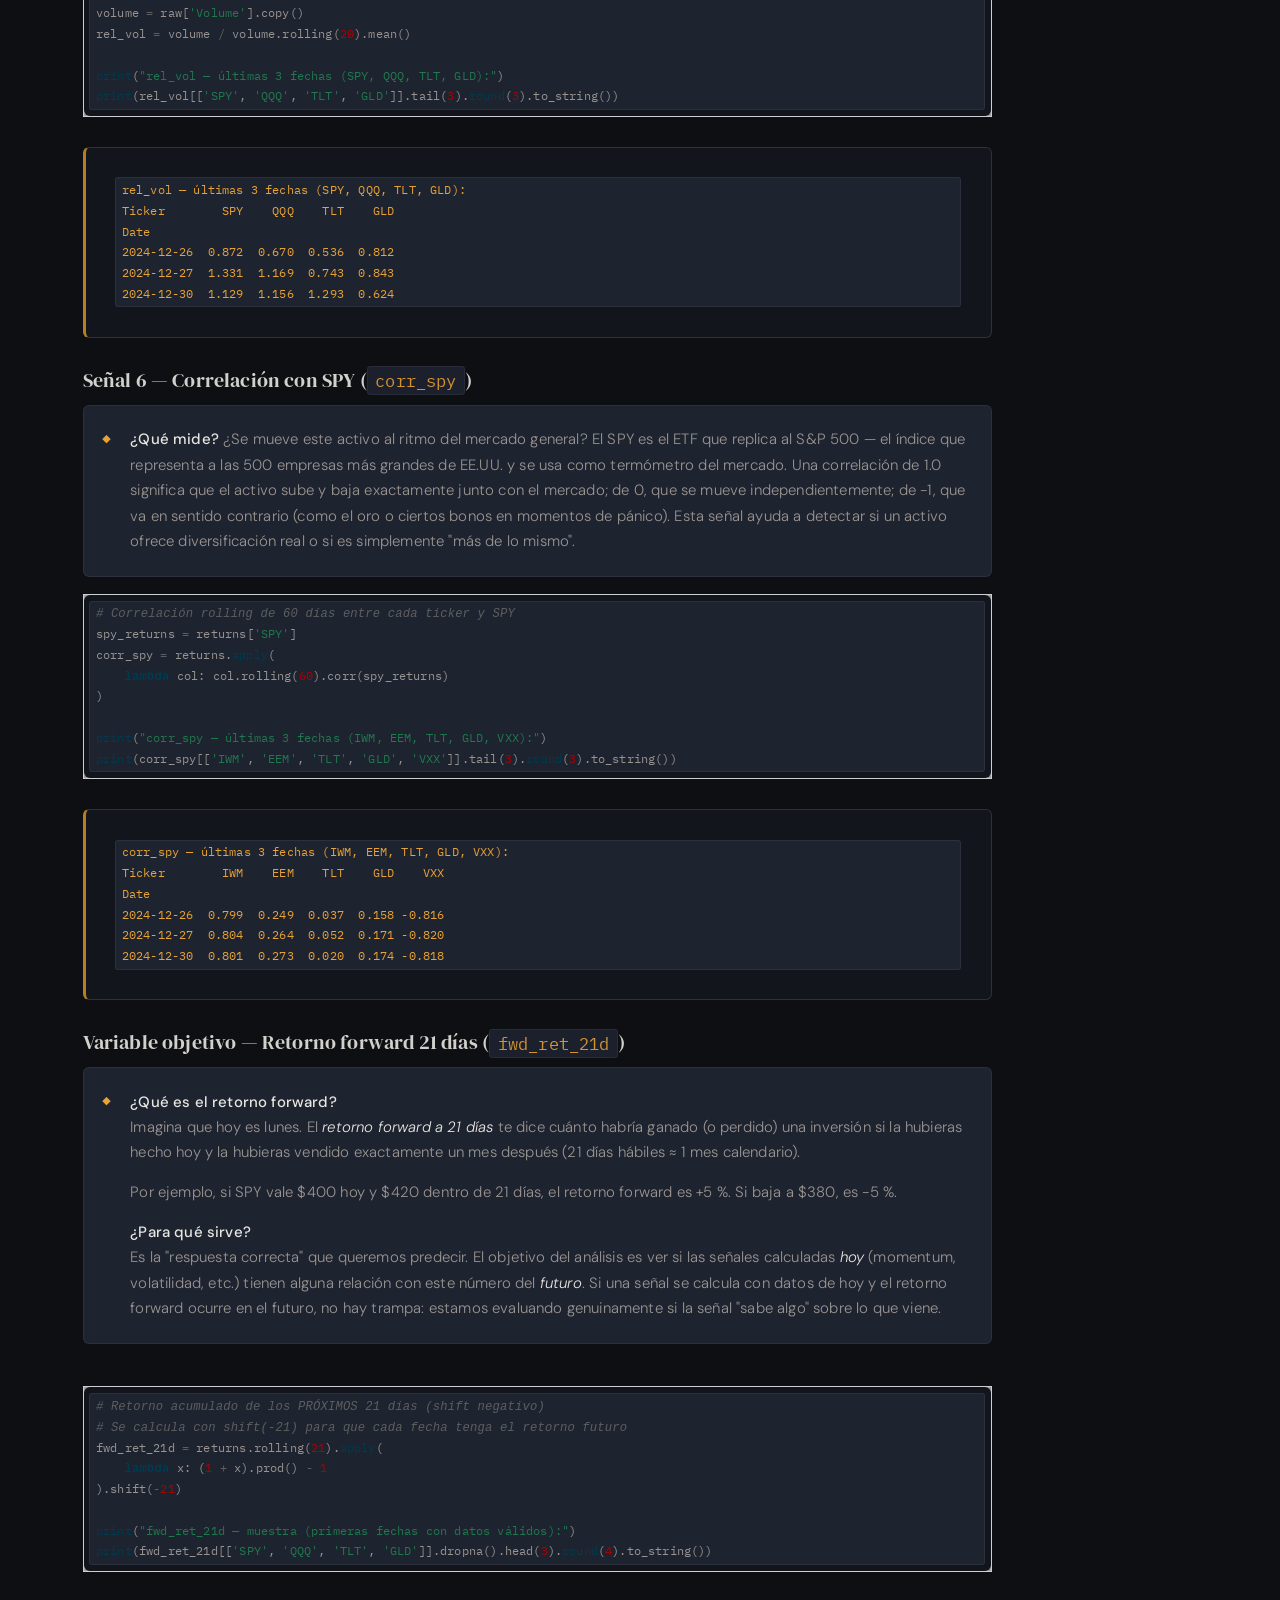
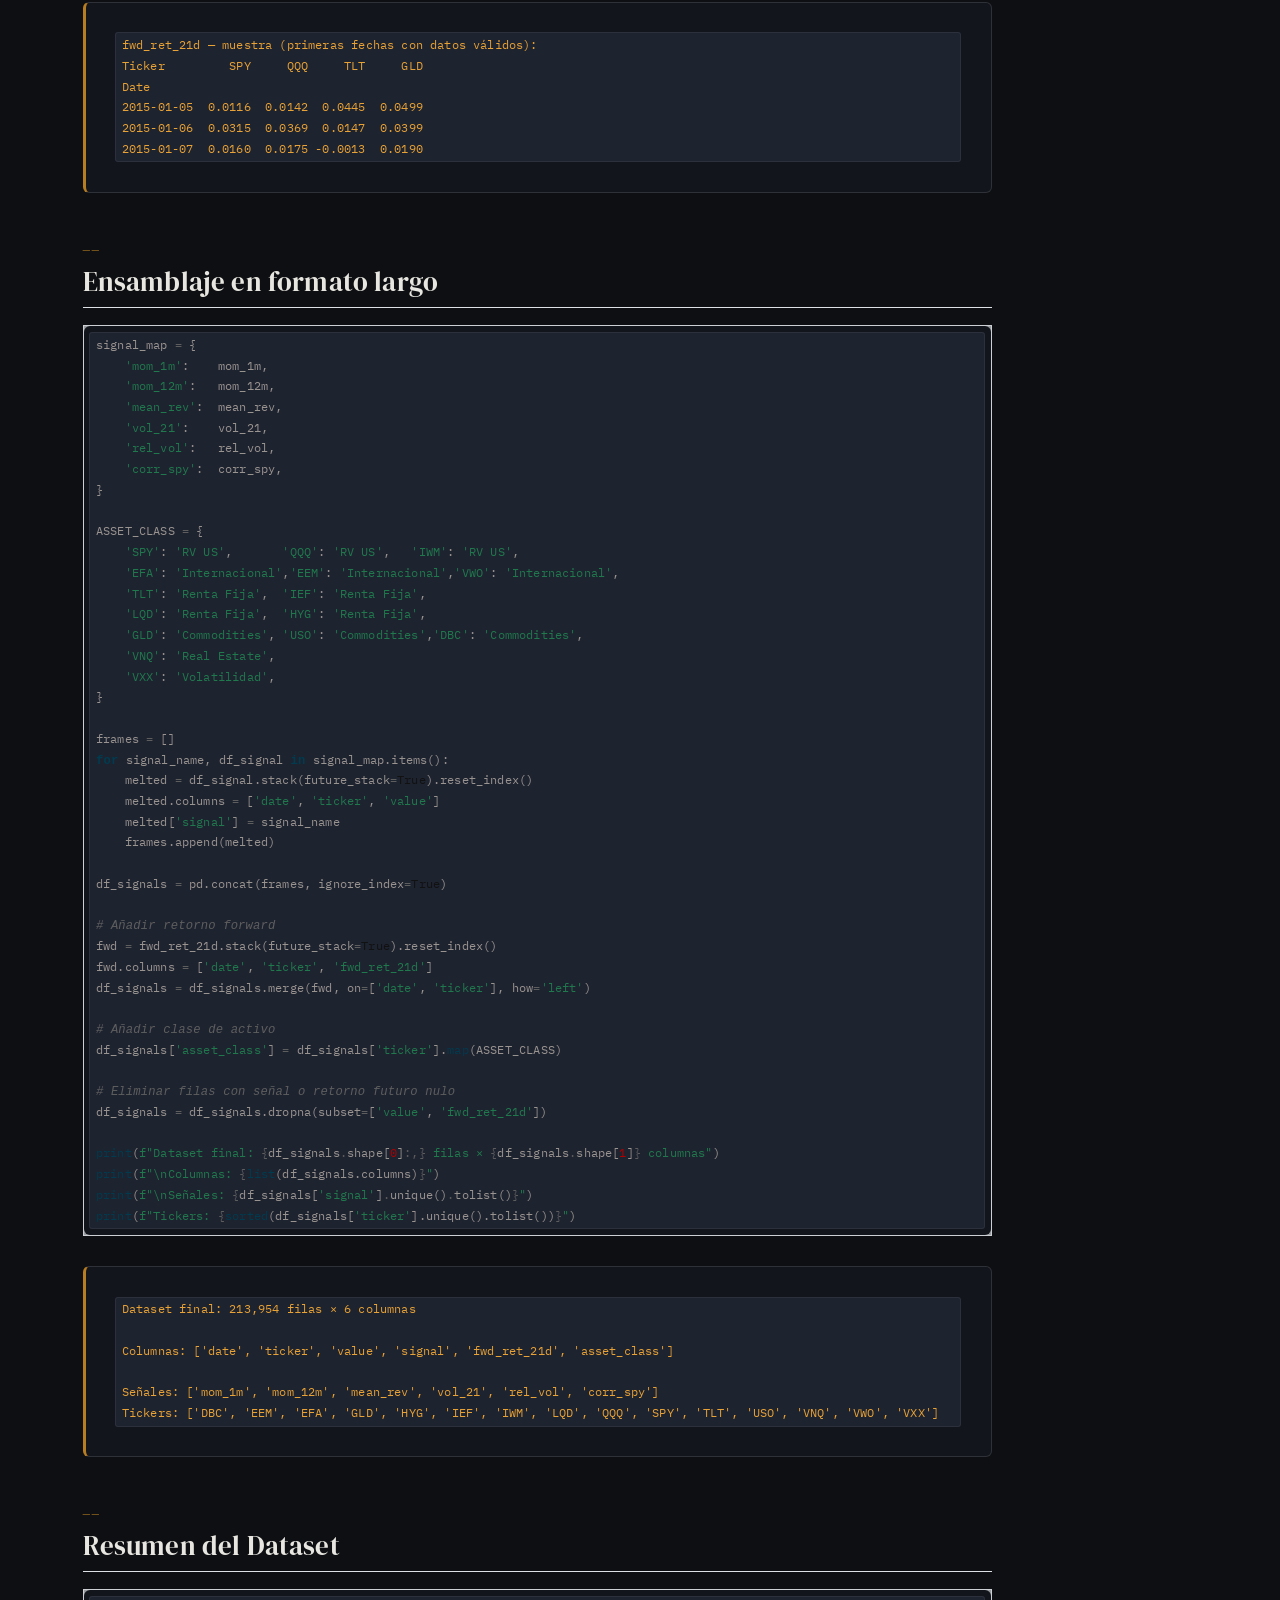
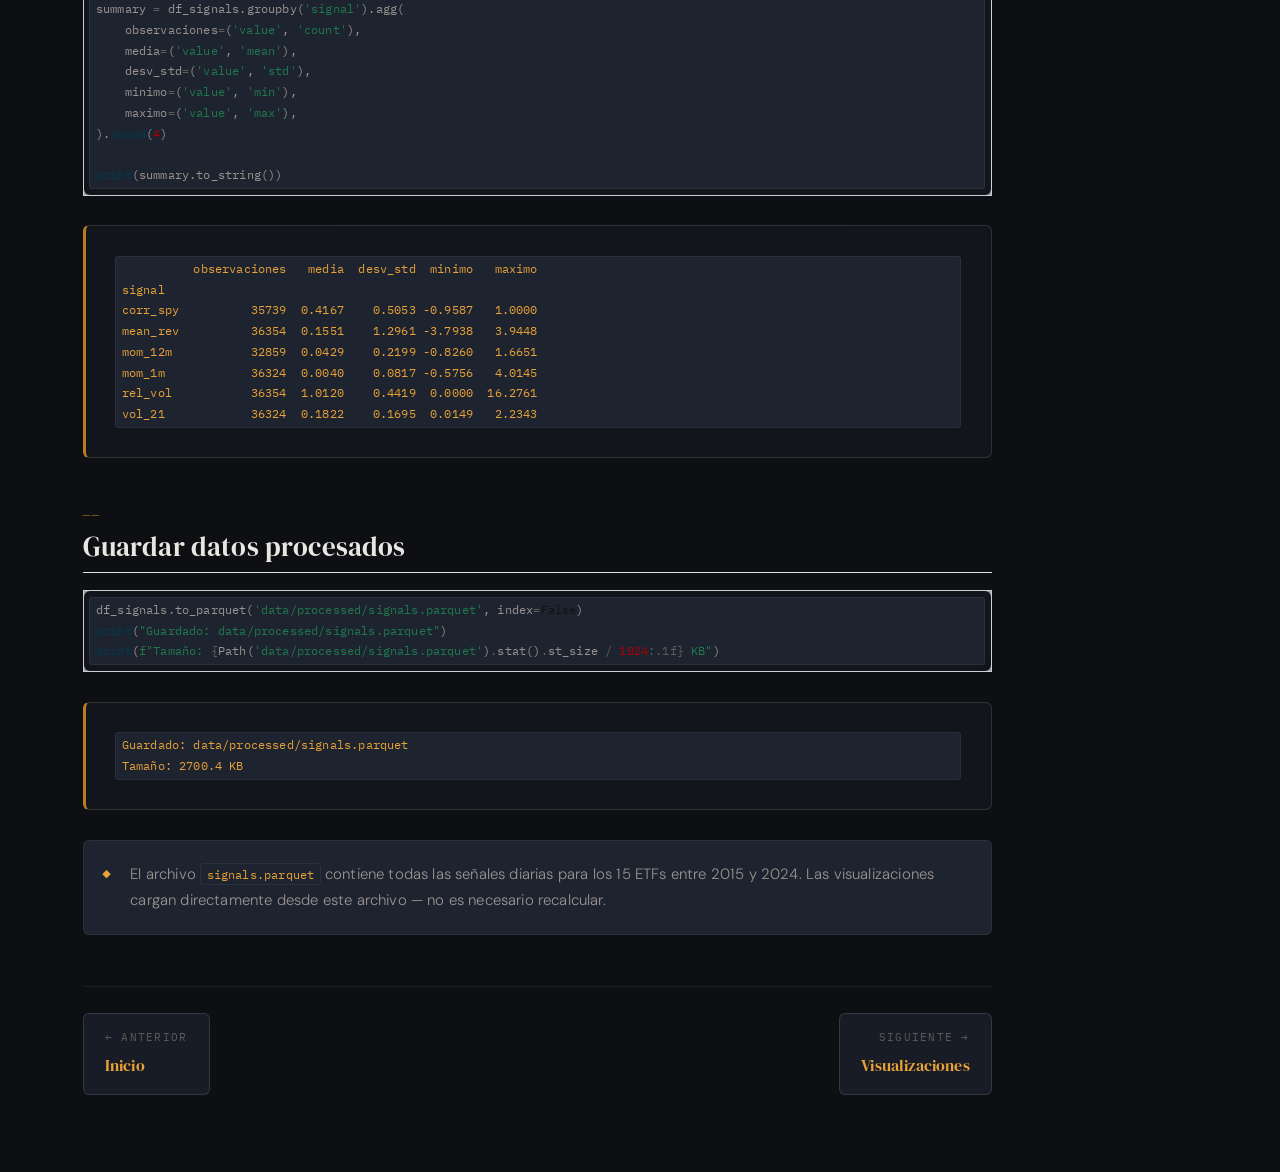
==== commit 232315ab: "readme  commit" ====
--- a/docs/data_cleaning.html
+++ b/docs/data_cleaning.html
@@ -68,6 +68,7 @@
 <script src="site_libs/quarto-search/fuse.min.js"></script>
 <script src="site_libs/quarto-search/quarto-search.js"></script>
 <meta name="quarto:offset" content="./">
+<link href="./favicon.svg" rel="icon" type="image/svg+xml">
 <script src="site_libs/quarto-html/quarto.js" type="module"></script>
 <script src="site_libs/quarto-html/tabsets/tabsets.js" type="module"></script>
 <script src="site_libs/quarto-html/popper.min.js"></script>
@@ -199,7 +200,7 @@
 </section>
 <section id="dependencias" class="level2">
 <h2 class="anchored" data-anchor-id="dependencias">Dependencias</h2>
-<div id="2936dbc3" class="cell" data-execution_count="1">
+<div id="fa49bc0d" class="cell" data-execution_count="1">
 <div class="code-copy-outer-scaffold"><div class="sourceCode cell-code" id="cb1"><pre class="sourceCode python code-with-copy"><code class="sourceCode python"><span id="cb1-1"><a href="#cb1-1" aria-hidden="true" tabindex="-1"></a><span class="im">import</span> warnings</span>
 <span id="cb1-2"><a href="#cb1-2" aria-hidden="true" tabindex="-1"></a>warnings.filterwarnings(<span class="st">'ignore'</span>)</span>
 <span id="cb1-3"><a href="#cb1-3" aria-hidden="true" tabindex="-1"></a></span>
@@ -228,7 +229,7 @@
     precios ya corregidos por dividendos y splits.
   </p>
 </div>
-<div id="3be246c3" class="cell" data-execution_count="2">
+<div id="84e047c1" class="cell" data-execution_count="2">
 <div class="code-copy-outer-scaffold"><div class="sourceCode cell-code" id="cb3"><pre class="sourceCode python code-with-copy"><code class="sourceCode python"><span id="cb3-1"><a href="#cb3-1" aria-hidden="true" tabindex="-1"></a>TICKERS <span class="op">=</span> [</span>
 <span id="cb3-2"><a href="#cb3-2" aria-hidden="true" tabindex="-1"></a>    <span class="st">'SPY'</span>, <span class="st">'QQQ'</span>, <span class="st">'IWM'</span>,          <span class="co"># Renta Variable US</span></span>
 <span id="cb3-3"><a href="#cb3-3" aria-hidden="true" tabindex="-1"></a>    <span class="st">'EFA'</span>, <span class="st">'EEM'</span>, <span class="st">'VWO'</span>,          <span class="co"># Internacional</span></span>
@@ -263,7 +264,7 @@
     de esa fecha y los NaN anteriores se dejan como están (no se imputan).
   </p>
 </div>
-<div id="70aead6e" class="cell" data-execution_count="3">
+<div id="9e734ac4" class="cell" data-execution_count="3">
 <div class="code-copy-outer-scaffold"><div class="sourceCode cell-code" id="cb5"><pre class="sourceCode python code-with-copy"><code class="sourceCode python"><span id="cb5-1"><a href="#cb5-1" aria-hidden="true" tabindex="-1"></a><span class="co"># Datos faltantes por ticker</span></span>
 <span id="cb5-2"><a href="#cb5-2" aria-hidden="true" tabindex="-1"></a>missing <span class="op">=</span> prices.isnull().<span class="bu">sum</span>()</span>
 <span id="cb5-3"><a href="#cb5-3" aria-hidden="true" tabindex="-1"></a>missing_pct <span class="op">=</span> (missing <span class="op">/</span> <span class="bu">len</span>(prices) <span class="op">*</span> <span class="dv">100</span>).<span class="bu">round</span>(<span class="dv">2</span>)</span>
@@ -289,7 +290,7 @@
 </section>
 <section id="retornos-diarios" class="level2">
 <h2 class="anchored" data-anchor-id="retornos-diarios">Retornos Diarios</h2>
-<div id="3165c78a" class="cell" data-execution_count="4">
+<div id="7e05006f" class="cell" data-execution_count="4">
 <div class="code-copy-outer-scaffold"><div class="sourceCode cell-code" id="cb7"><pre class="sourceCode python code-with-copy"><code class="sourceCode python"><span id="cb7-1"><a href="#cb7-1" aria-hidden="true" tabindex="-1"></a>returns <span class="op">=</span> prices.pct_change()</span>
 <span id="cb7-2"><a href="#cb7-2" aria-hidden="true" tabindex="-1"></a></span>
 <span id="cb7-3"><a href="#cb7-3" aria-hidden="true" tabindex="-1"></a><span class="co"># Eliminar filas donde TODOS los tickers son NaN (e.g. feriados)</span></span>
@@ -336,7 +337,7 @@
     su inercia.
   </p>
 </div>
-<div id="a0fed871" class="cell" data-execution_count="5">
+<div id="18a65bca" class="cell" data-execution_count="5">
 <div class="code-copy-outer-scaffold"><div class="sourceCode cell-code" id="cb9"><pre class="sourceCode python code-with-copy"><code class="sourceCode python"><span id="cb9-1"><a href="#cb9-1" aria-hidden="true" tabindex="-1"></a><span class="co"># Retorno acumulado de los últimos 21 días de trading</span></span>
 <span id="cb9-2"><a href="#cb9-2" aria-hidden="true" tabindex="-1"></a>mom_1m <span class="op">=</span> returns.rolling(<span class="dv">21</span>).<span class="bu">apply</span>(<span class="kw">lambda</span> x: (<span class="dv">1</span> <span class="op">+</span> x).prod() <span class="op">-</span> <span class="dv">1</span>)</span>
 <span id="cb9-3"><a href="#cb9-3" aria-hidden="true" tabindex="-1"></a></span>
@@ -364,7 +365,7 @@
     Es como distinguir entre una moda pasajera y una tendencia real.
   </p>
 </div>
-<div id="3b846093" class="cell" data-execution_count="6">
+<div id="b773a648" class="cell" data-execution_count="6">
 <div class="code-copy-outer-scaffold"><div class="sourceCode cell-code" id="cb11"><pre class="sourceCode python code-with-copy"><code class="sourceCode python"><span id="cb11-1"><a href="#cb11-1" aria-hidden="true" tabindex="-1"></a><span class="co"># Retorno de los últimos 252 días excluyendo el último mes (21 días)</span></span>
 <span id="cb11-2"><a href="#cb11-2" aria-hidden="true" tabindex="-1"></a><span class="co"># Evita el efecto de reversión de corto plazo documentado en la literatura</span></span>
 <span id="cb11-3"><a href="#cb11-3" aria-hidden="true" tabindex="-1"></a><span class="kw">def</span> mom_12m_func(price_series):</span>
@@ -397,7 +398,7 @@
     los precios tienden a volver a su media, como un péndulo que oscila.
   </p>
 </div>
-<div id="6fd38594" class="cell" data-execution_count="7">
+<div id="cb0807f4" class="cell" data-execution_count="7">
 <div class="code-copy-outer-scaffold"><div class="sourceCode cell-code" id="cb13"><pre class="sourceCode python code-with-copy"><code class="sourceCode python"><span id="cb13-1"><a href="#cb13-1" aria-hidden="true" tabindex="-1"></a><span class="co"># Z-score del precio actual respecto a la media móvil de 20 días</span></span>
 <span id="cb13-2"><a href="#cb13-2" aria-hidden="true" tabindex="-1"></a><span class="co"># Un z-score negativo indica precio por debajo de su media reciente (posible rebote)</span></span>
 <span id="cb13-3"><a href="#cb13-3" aria-hidden="true" tabindex="-1"></a>rolling_mean <span class="op">=</span> prices.rolling(<span class="dv">20</span>).mean()</span>
@@ -428,7 +429,7 @@
     el mercado está nervioso hoy, probablemente seguirá nervioso mañana.
   </p>
 </div>
-<div id="bbacbc42" class="cell" data-execution_count="8">
+<div id="b4610127" class="cell" data-execution_count="8">
 <div class="code-copy-outer-scaffold"><div class="sourceCode cell-code" id="cb15"><pre class="sourceCode python code-with-copy"><code class="sourceCode python"><span id="cb15-1"><a href="#cb15-1" aria-hidden="true" tabindex="-1"></a><span class="co"># Desviación estándar de retornos diarios en los últimos 21 días, anualizada</span></span>
 <span id="cb15-2"><a href="#cb15-2" aria-hidden="true" tabindex="-1"></a>vol_21 <span class="op">=</span> returns.rolling(<span class="dv">21</span>).std() <span class="op">*</span> np.sqrt(<span class="dv">252</span>)</span>
 <span id="cb15-3"><a href="#cb15-3" aria-hidden="true" tabindex="-1"></a></span>
@@ -456,7 +457,7 @@
     subiendo <em>y</em> volumen alto es más confiable que uno con volumen bajo.
   </p>
 </div>
-<div id="06595e30" class="cell" data-execution_count="9">
+<div id="4786e289" class="cell" data-execution_count="9">
 <div class="code-copy-outer-scaffold"><div class="sourceCode cell-code" id="cb17"><pre class="sourceCode python code-with-copy"><code class="sourceCode python"><span id="cb17-1"><a href="#cb17-1" aria-hidden="true" tabindex="-1"></a><span class="co"># Volumen del día dividido entre el promedio de volumen de los últimos 20 días</span></span>
 <span id="cb17-2"><a href="#cb17-2" aria-hidden="true" tabindex="-1"></a>volume <span class="op">=</span> raw[<span class="st">'Volume'</span>].copy()</span>
 <span id="cb17-3"><a href="#cb17-3" aria-hidden="true" tabindex="-1"></a>rel_vol <span class="op">=</span> volume <span class="op">/</span> volume.rolling(<span class="dv">20</span>).mean()</span>
@@ -486,7 +487,7 @@
     ofrece diversificación real o si es simplemente "más de lo mismo".
   </p>
 </div>
-<div id="c1358e09" class="cell" data-execution_count="10">
+<div id="ee6da708" class="cell" data-execution_count="10">
 <div class="code-copy-outer-scaffold"><div class="sourceCode cell-code" id="cb19"><pre class="sourceCode python code-with-copy"><code class="sourceCode python"><span id="cb19-1"><a href="#cb19-1" aria-hidden="true" tabindex="-1"></a><span class="co"># Correlación rolling de 60 días entre cada ticker y SPY</span></span>
 <span id="cb19-2"><a href="#cb19-2" aria-hidden="true" tabindex="-1"></a>spy_returns <span class="op">=</span> returns[<span class="st">'SPY'</span>]</span>
 <span id="cb19-3"><a href="#cb19-3" aria-hidden="true" tabindex="-1"></a>corr_spy <span class="op">=</span> returns.<span class="bu">apply</span>(</span>
@@ -507,7 +508,27 @@
 </section>
 <section id="variable-objetivo-retorno-forward-21-días-fwd_ret_21d" class="level3">
 <h3 class="anchored" data-anchor-id="variable-objetivo-retorno-forward-21-días-fwd_ret_21d">Variable objetivo — Retorno forward 21 días (<code>fwd_ret_21d</code>)</h3>
-<div id="d733c026" class="cell" data-execution_count="11">
+<div class="insight-box">
+  <p>
+    <strong>¿Qué es el retorno forward?</strong><br>
+    Imagina que hoy es lunes. El <em>retorno forward a 21 días</em> te dice cuánto
+    habría ganado (o perdido) una inversión si la hubieras hecho hoy y la hubieras
+    vendido exactamente un mes después (21 días hábiles ≈ 1 mes calendario).
+  </p>
+  <p>
+    Por ejemplo, si SPY vale $400 hoy y $420 dentro de 21 días, el retorno forward es
+    +5 %. Si baja a $380, es −5 %.
+  </p>
+  <p>
+    <strong>¿Para qué sirve?</strong><br>
+    Es la "respuesta correcta" que queremos predecir. El objetivo del análisis es
+    ver si las señales calculadas <em>hoy</em> (momentum, volatilidad, etc.) tienen
+    alguna relación con este número del <em>futuro</em>. Si una señal se calcula
+    con datos de hoy y el retorno forward ocurre en el futuro, no hay trampa:
+    estamos evaluando genuinamente si la señal "sabe algo" sobre lo que viene.
+  </p>
+</div>
+<div id="b53a9446" class="cell" data-execution_count="11">
 <div class="code-copy-outer-scaffold"><div class="sourceCode cell-code" id="cb21"><pre class="sourceCode python code-with-copy"><code class="sourceCode python"><span id="cb21-1"><a href="#cb21-1" aria-hidden="true" tabindex="-1"></a><span class="co"># Retorno acumulado de los PRÓXIMOS 21 días (shift negativo)</span></span>
 <span id="cb21-2"><a href="#cb21-2" aria-hidden="true" tabindex="-1"></a><span class="co"># Se calcula con shift(-21) para que cada fecha tenga el retorno futuro</span></span>
 <span id="cb21-3"><a href="#cb21-3" aria-hidden="true" tabindex="-1"></a>fwd_ret_21d <span class="op">=</span> returns.rolling(<span class="dv">21</span>).<span class="bu">apply</span>(</span>
@@ -529,7 +550,7 @@
 </section>
 <section id="ensamblaje-en-formato-largo" class="level2">
 <h2 class="anchored" data-anchor-id="ensamblaje-en-formato-largo">Ensamblaje en formato largo</h2>
-<div id="c9ff33f4" class="cell" data-execution_count="12">
+<div id="d78cf04d" class="cell" data-execution_count="12">
 <div class="code-copy-outer-scaffold"><div class="sourceCode cell-code" id="cb23"><pre class="sourceCode python code-with-copy"><code class="sourceCode python"><span id="cb23-1"><a href="#cb23-1" aria-hidden="true" tabindex="-1"></a>signal_map <span class="op">=</span> {</span>
 <span id="cb23-2"><a href="#cb23-2" aria-hidden="true" tabindex="-1"></a>    <span class="st">'mom_1m'</span>:    mom_1m,</span>
 <span id="cb23-3"><a href="#cb23-3" aria-hidden="true" tabindex="-1"></a>    <span class="st">'mom_12m'</span>:   mom_12m,</span>
@@ -585,7 +606,7 @@
 </section>
 <section id="resumen-del-dataset" class="level2">
 <h2 class="anchored" data-anchor-id="resumen-del-dataset">Resumen del Dataset</h2>
-<div id="8839f276" class="cell" data-execution_count="13">
+<div id="b88b9e3a" class="cell" data-execution_count="13">
 <div class="code-copy-outer-scaffold"><div class="sourceCode cell-code" id="cb25"><pre class="sourceCode python code-with-copy"><code class="sourceCode python"><span id="cb25-1"><a href="#cb25-1" aria-hidden="true" tabindex="-1"></a>summary <span class="op">=</span> df_signals.groupby(<span class="st">'signal'</span>).agg(</span>
 <span id="cb25-2"><a href="#cb25-2" aria-hidden="true" tabindex="-1"></a>    observaciones<span class="op">=</span>(<span class="st">'value'</span>, <span class="st">'count'</span>),</span>
 <span id="cb25-3"><a href="#cb25-3" aria-hidden="true" tabindex="-1"></a>    media<span class="op">=</span>(<span class="st">'value'</span>, <span class="st">'mean'</span>),</span>
@@ -609,13 +630,13 @@
 </section>
 <section id="guardar-datos-procesados" class="level2">
 <h2 class="anchored" data-anchor-id="guardar-datos-procesados">Guardar datos procesados</h2>
-<div id="f2f0d9c8" class="cell" data-execution_count="14">
+<div id="e9ba38ec" class="cell" data-execution_count="14">
 <div class="code-copy-outer-scaffold"><div class="sourceCode cell-code" id="cb27"><pre class="sourceCode python code-with-copy"><code class="sourceCode python"><span id="cb27-1"><a href="#cb27-1" aria-hidden="true" tabindex="-1"></a>df_signals.to_parquet(<span class="st">'data/processed/signals.parquet'</span>, index<span class="op">=</span><span class="va">False</span>)</span>
 <span id="cb27-2"><a href="#cb27-2" aria-hidden="true" tabindex="-1"></a><span class="bu">print</span>(<span class="st">"Guardado: data/processed/signals.parquet"</span>)</span>
 <span id="cb27-3"><a href="#cb27-3" aria-hidden="true" tabindex="-1"></a><span class="bu">print</span>(<span class="ss">f"Tamaño: </span><span class="sc">{</span>Path(<span class="st">'data/processed/signals.parquet'</span>)<span class="sc">.</span>stat()<span class="sc">.</span>st_size <span class="op">/</span> <span class="dv">1024</span><span class="sc">:.1f}</span><span class="ss"> KB"</span>)</span></code></pre></div><button title="Copy to Clipboard" class="code-copy-button"><i class="bi"></i></button></div>
 <div class="cell-output cell-output-stdout">
 <pre><code>Guardado: data/processed/signals.parquet
-Tamaño: 2700.7 KB</code></pre>
+Tamaño: 2700.4 KB</code></pre>
 </div>
 </div>
 <div class="insight-box">
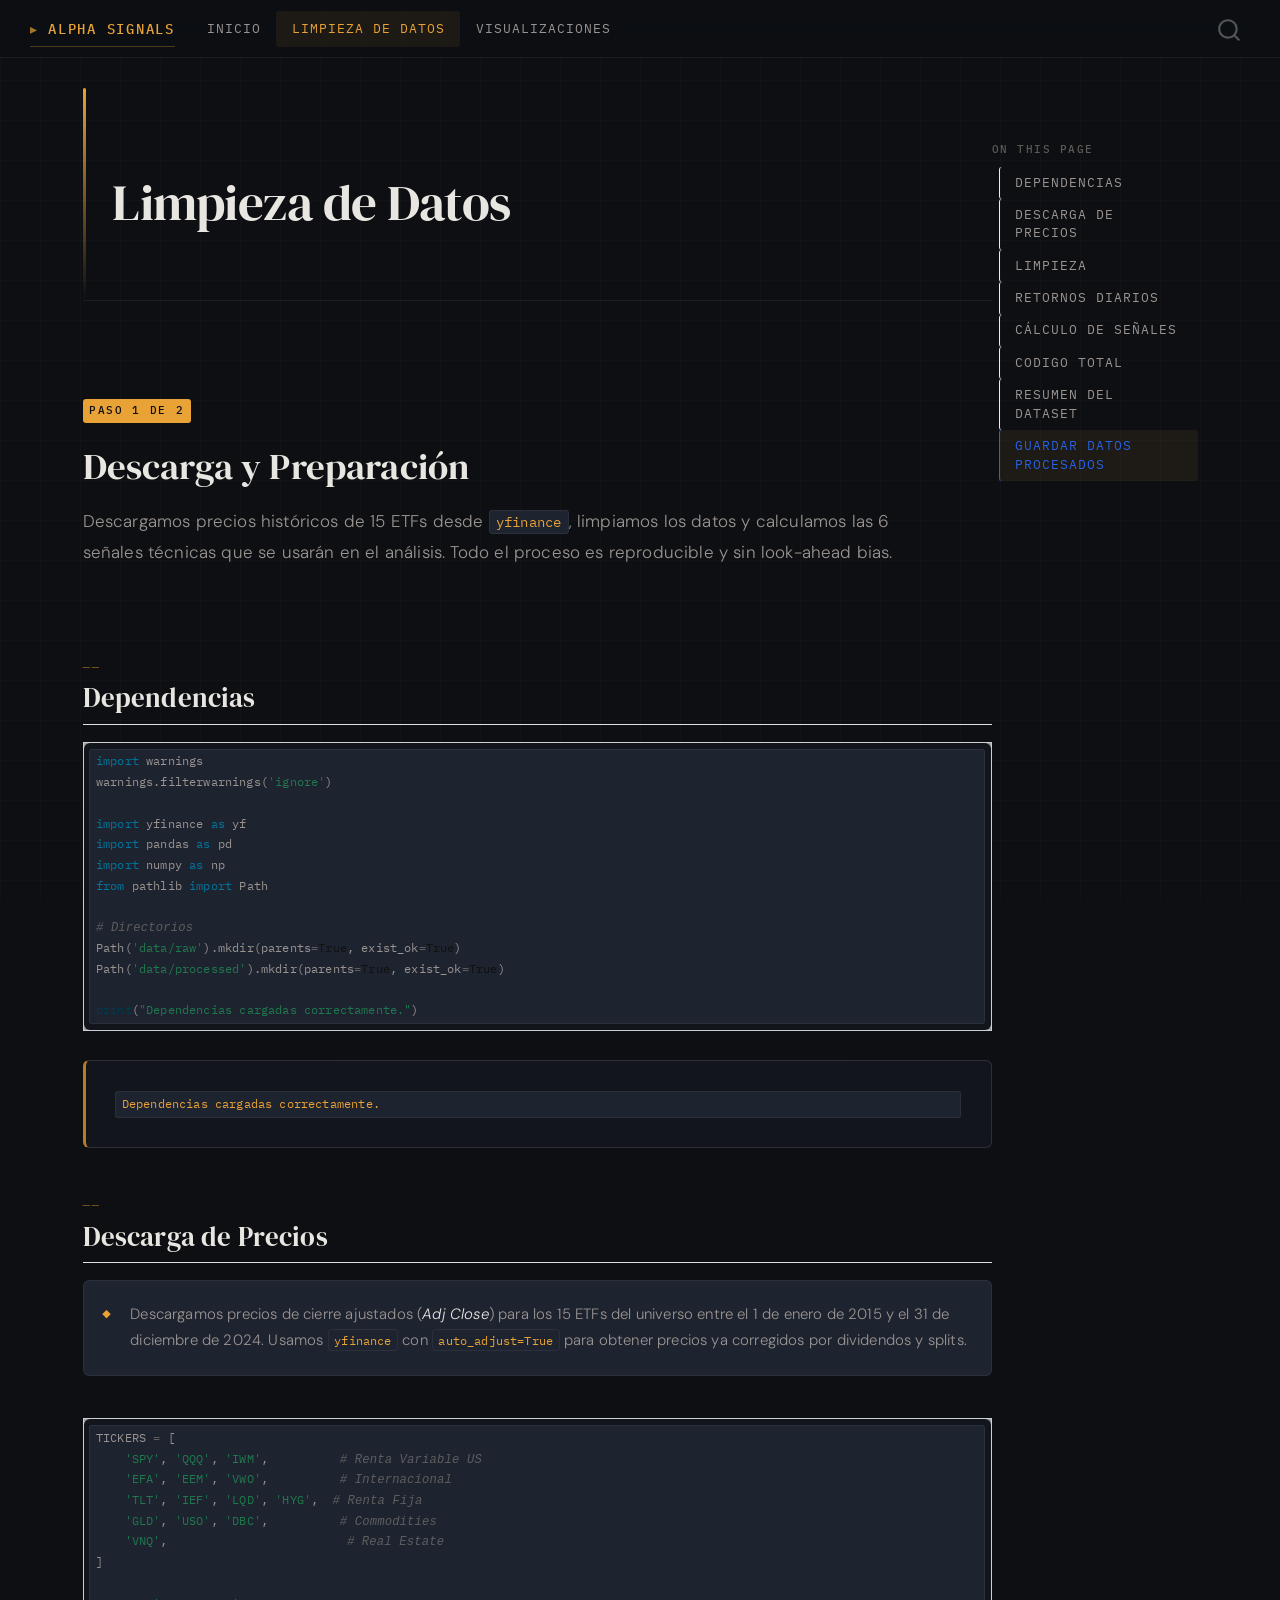
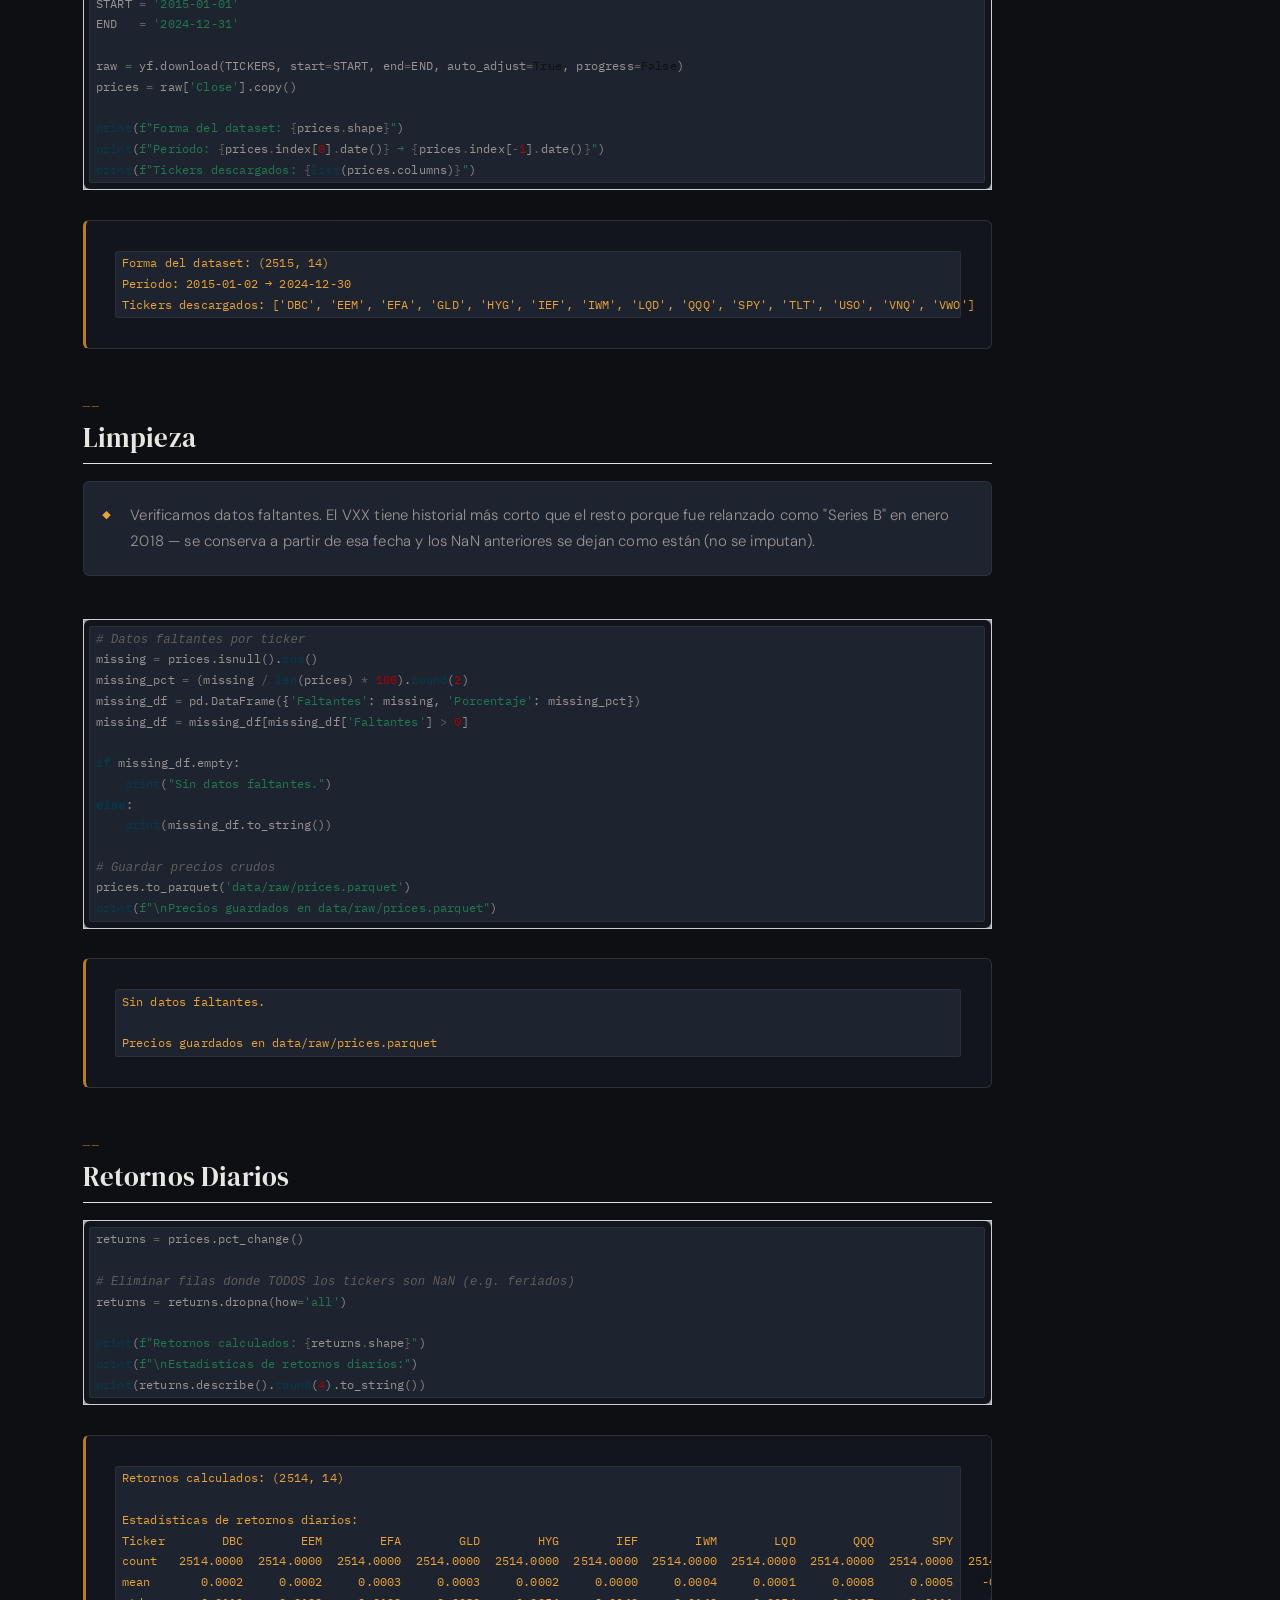
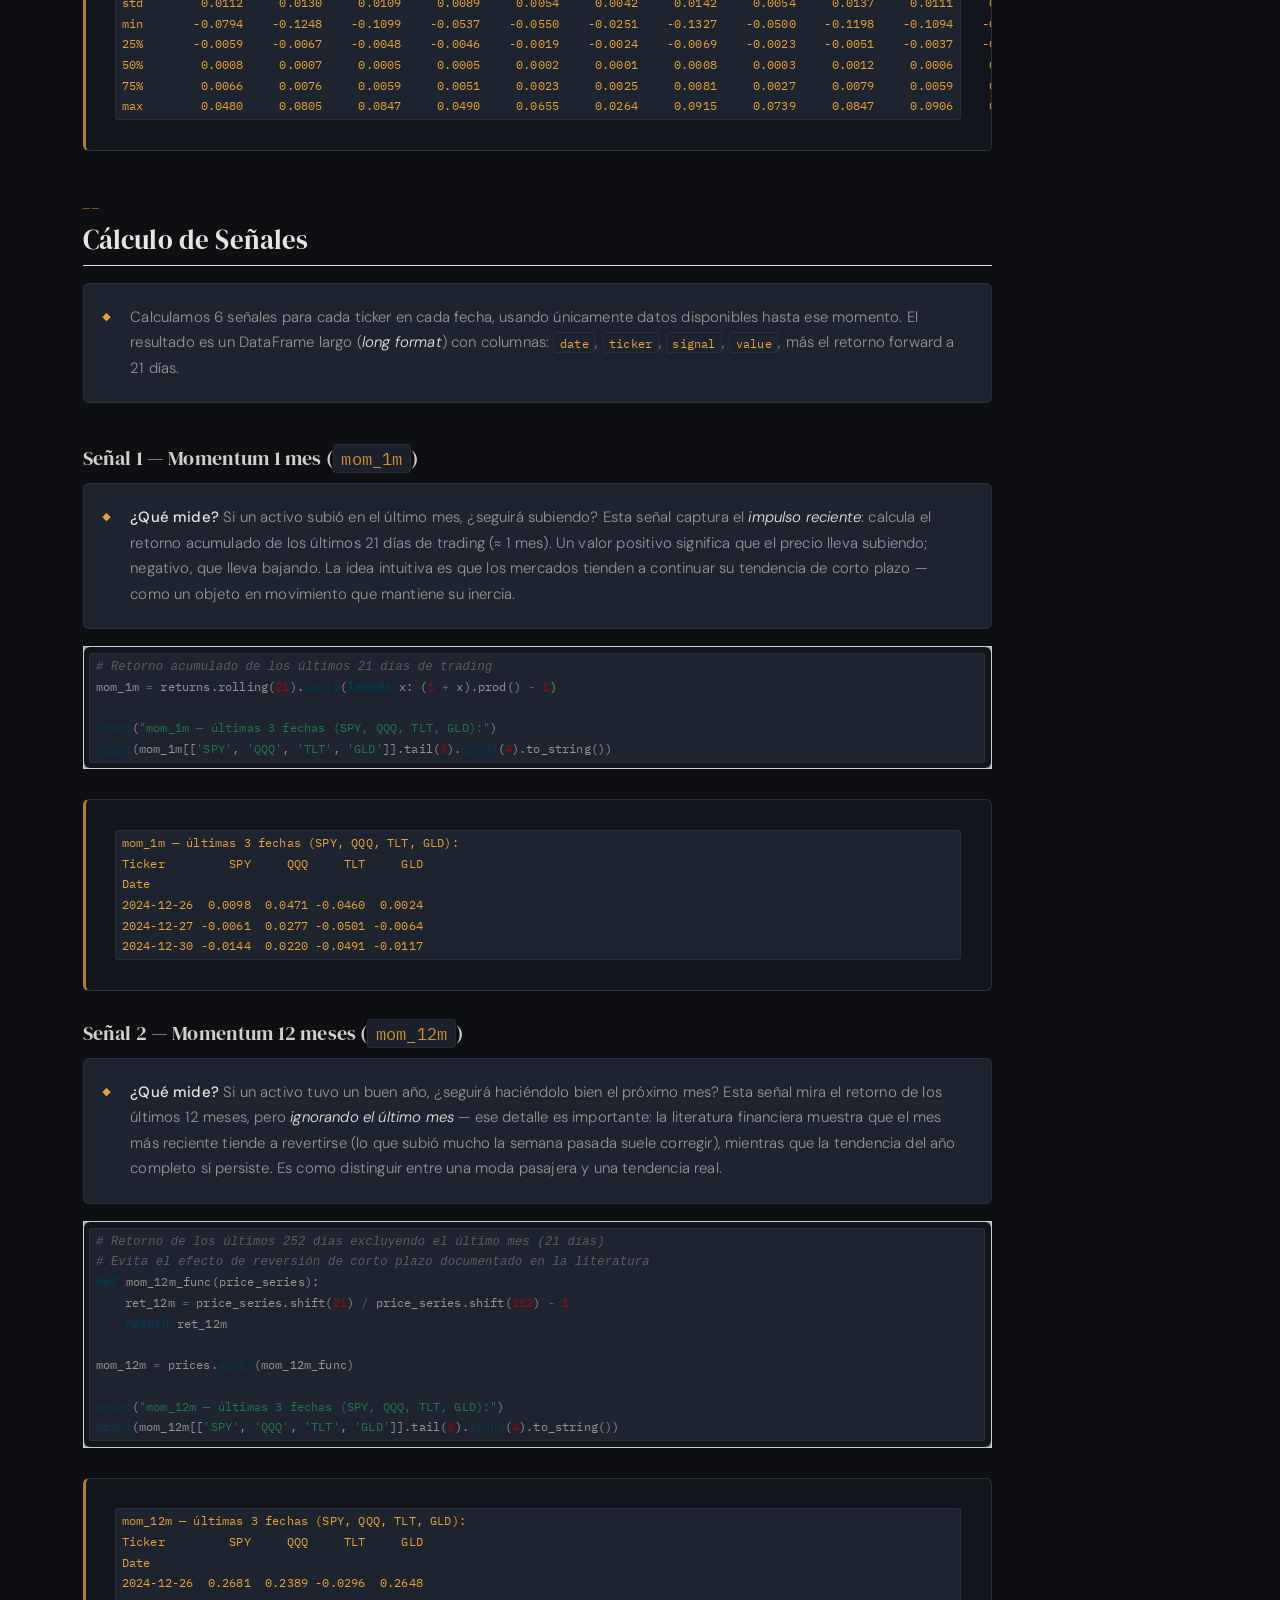
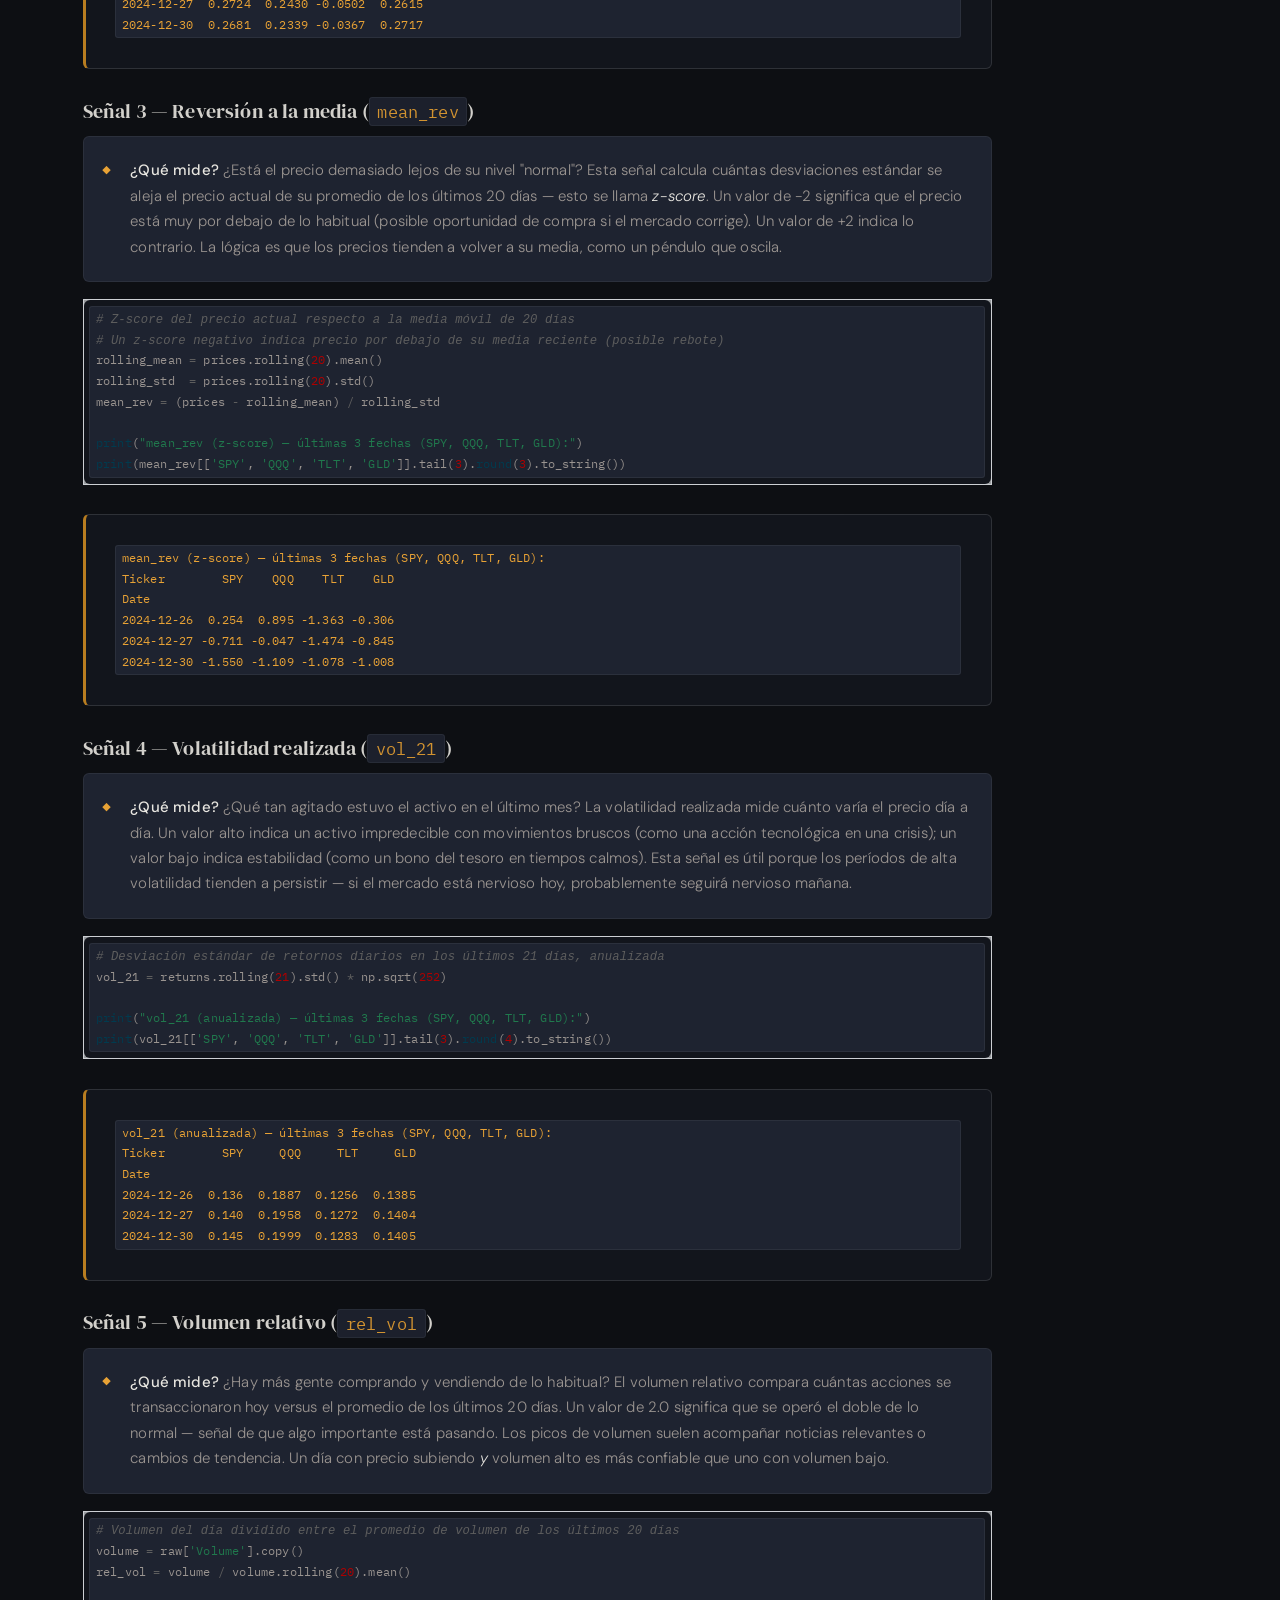
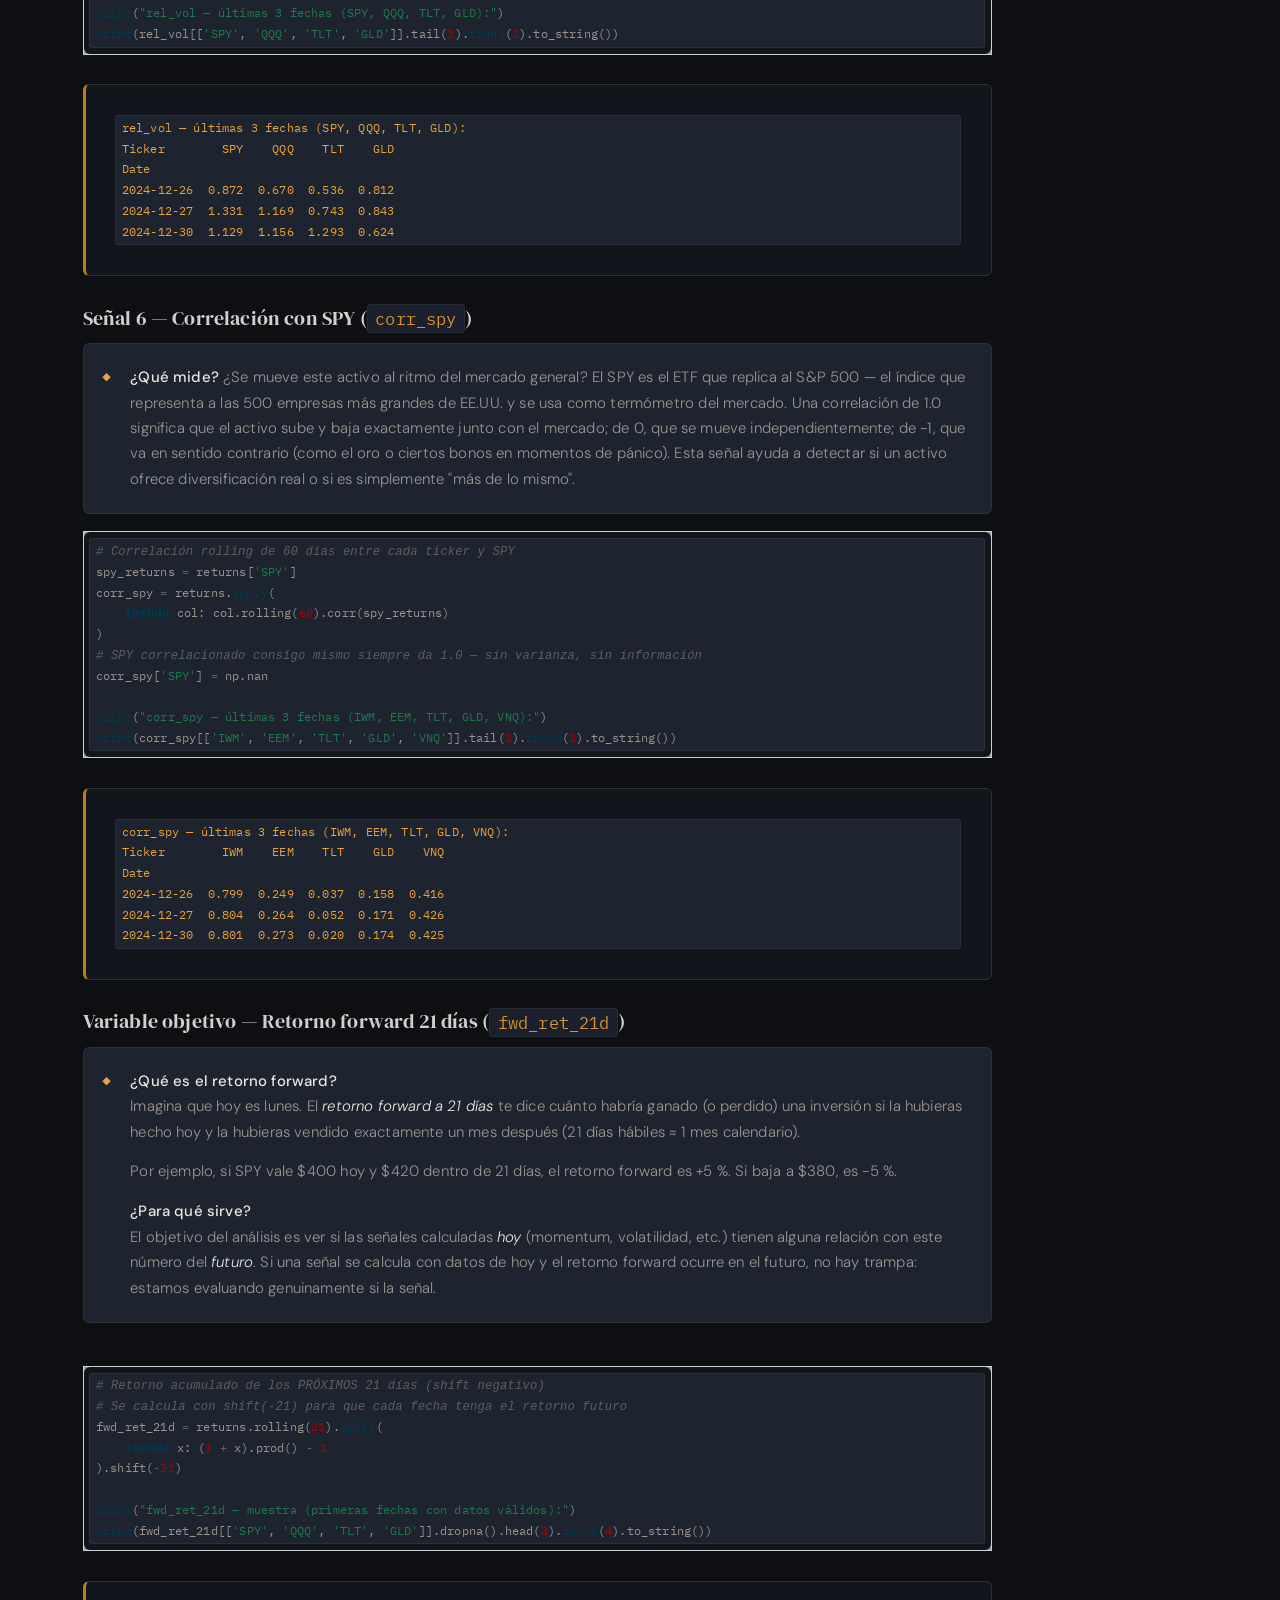
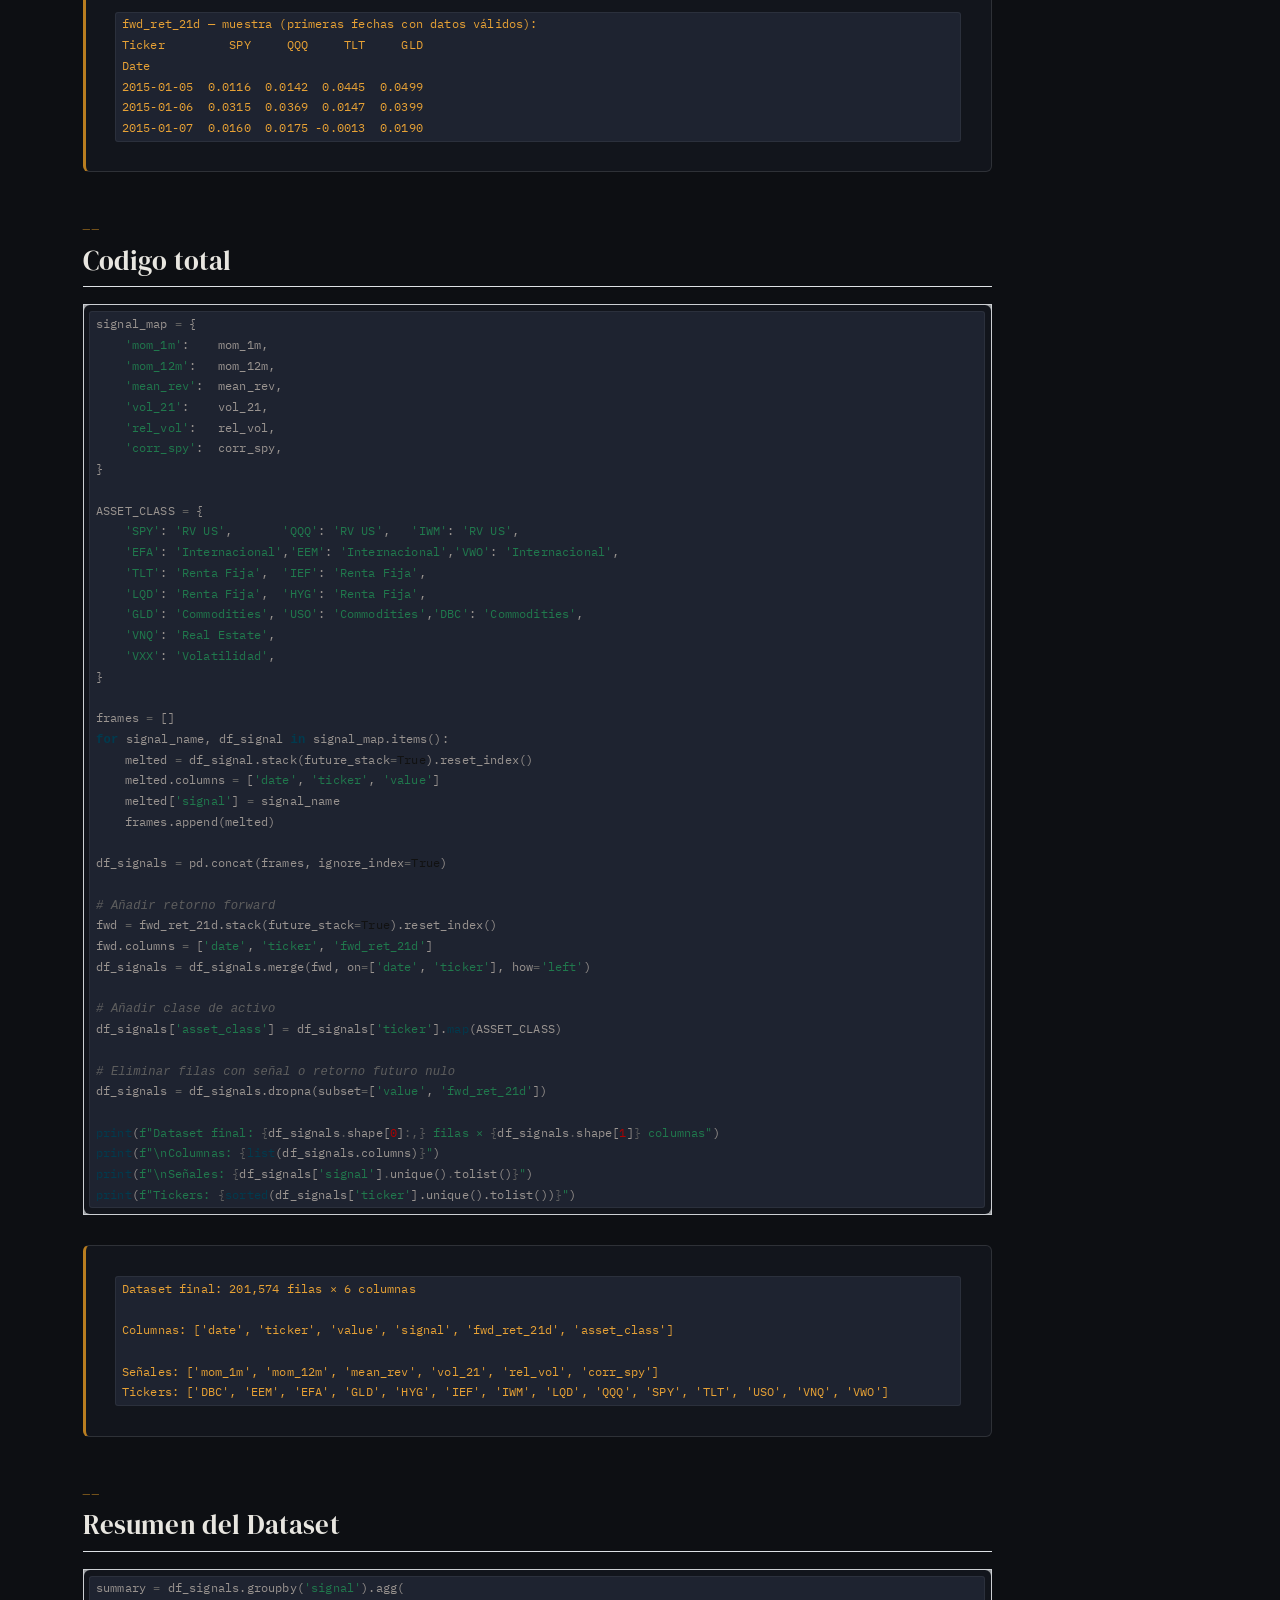
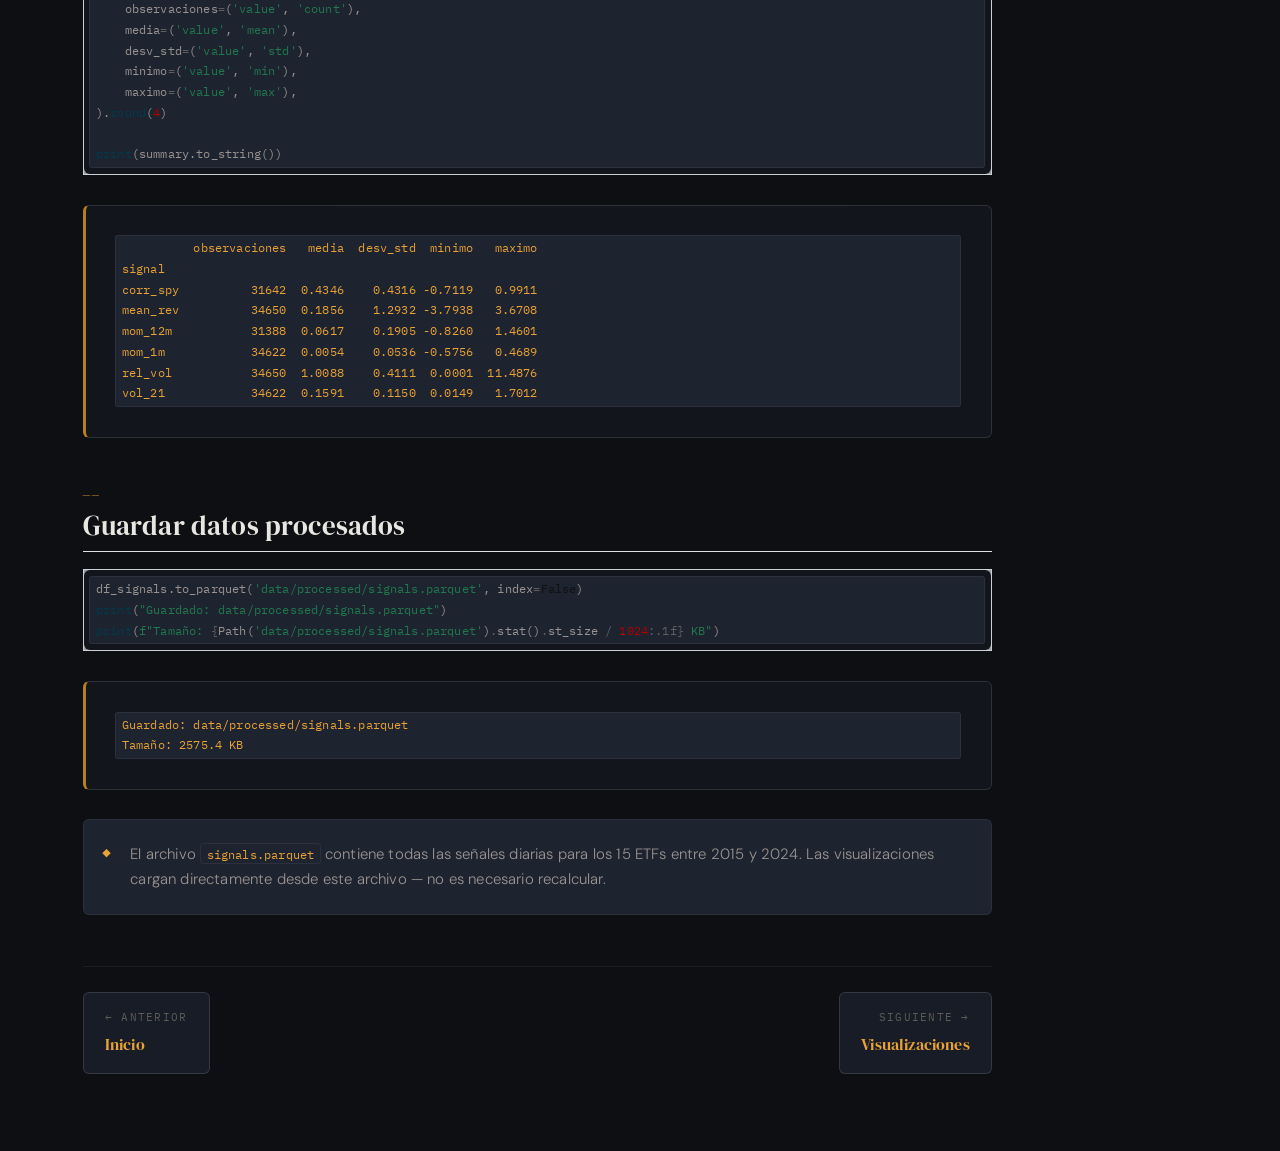
==== commit b80b8746: "final" ====
--- a/docs/data_cleaning.html
+++ b/docs/data_cleaning.html
@@ -161,7 +161,7 @@
   <li><a href="#limpieza" id="toc-limpieza" class="nav-link" data-scroll-target="#limpieza">Limpieza</a></li>
   <li><a href="#retornos-diarios" id="toc-retornos-diarios" class="nav-link" data-scroll-target="#retornos-diarios">Retornos Diarios</a></li>
   <li><a href="#cálculo-de-señales" id="toc-cálculo-de-señales" class="nav-link" data-scroll-target="#cálculo-de-señales">Cálculo de Señales</a></li>
-  <li><a href="#ensamblaje-en-formato-largo" id="toc-ensamblaje-en-formato-largo" class="nav-link" data-scroll-target="#ensamblaje-en-formato-largo">Ensamblaje en formato largo</a></li>
+  <li><a href="#codigo-total" id="toc-codigo-total" class="nav-link" data-scroll-target="#codigo-total">Codigo total</a></li>
   <li><a href="#resumen-del-dataset" id="toc-resumen-del-dataset" class="nav-link" data-scroll-target="#resumen-del-dataset">Resumen del Dataset</a></li>
   <li><a href="#guardar-datos-procesados" id="toc-guardar-datos-procesados" class="nav-link" data-scroll-target="#guardar-datos-procesados">Guardar datos procesados</a></li>
   </ul>
@@ -200,7 +200,7 @@
 </section>
 <section id="dependencias" class="level2">
 <h2 class="anchored" data-anchor-id="dependencias">Dependencias</h2>
-<div id="fa49bc0d" class="cell" data-execution_count="1">
+<div id="e0176400" class="cell" data-execution_count="1">
 <div class="code-copy-outer-scaffold"><div class="sourceCode cell-code" id="cb1"><pre class="sourceCode python code-with-copy"><code class="sourceCode python"><span id="cb1-1"><a href="#cb1-1" aria-hidden="true" tabindex="-1"></a><span class="im">import</span> warnings</span>
 <span id="cb1-2"><a href="#cb1-2" aria-hidden="true" tabindex="-1"></a>warnings.filterwarnings(<span class="st">'ignore'</span>)</span>
 <span id="cb1-3"><a href="#cb1-3" aria-hidden="true" tabindex="-1"></a></span>
@@ -229,29 +229,28 @@
     precios ya corregidos por dividendos y splits.
   </p>
 </div>
-<div id="84e047c1" class="cell" data-execution_count="2">
+<div id="5b292d7b" class="cell" data-execution_count="2">
 <div class="code-copy-outer-scaffold"><div class="sourceCode cell-code" id="cb3"><pre class="sourceCode python code-with-copy"><code class="sourceCode python"><span id="cb3-1"><a href="#cb3-1" aria-hidden="true" tabindex="-1"></a>TICKERS <span class="op">=</span> [</span>
 <span id="cb3-2"><a href="#cb3-2" aria-hidden="true" tabindex="-1"></a>    <span class="st">'SPY'</span>, <span class="st">'QQQ'</span>, <span class="st">'IWM'</span>,          <span class="co"># Renta Variable US</span></span>
 <span id="cb3-3"><a href="#cb3-3" aria-hidden="true" tabindex="-1"></a>    <span class="st">'EFA'</span>, <span class="st">'EEM'</span>, <span class="st">'VWO'</span>,          <span class="co"># Internacional</span></span>
 <span id="cb3-4"><a href="#cb3-4" aria-hidden="true" tabindex="-1"></a>    <span class="st">'TLT'</span>, <span class="st">'IEF'</span>, <span class="st">'LQD'</span>, <span class="st">'HYG'</span>,  <span class="co"># Renta Fija</span></span>
 <span id="cb3-5"><a href="#cb3-5" aria-hidden="true" tabindex="-1"></a>    <span class="st">'GLD'</span>, <span class="st">'USO'</span>, <span class="st">'DBC'</span>,          <span class="co"># Commodities</span></span>
 <span id="cb3-6"><a href="#cb3-6" aria-hidden="true" tabindex="-1"></a>    <span class="st">'VNQ'</span>,                         <span class="co"># Real Estate</span></span>
-<span id="cb3-7"><a href="#cb3-7" aria-hidden="true" tabindex="-1"></a>    <span class="st">'VXX'</span>,                         <span class="co"># Volatilidad</span></span>
-<span id="cb3-8"><a href="#cb3-8" aria-hidden="true" tabindex="-1"></a>]</span>
-<span id="cb3-9"><a href="#cb3-9" aria-hidden="true" tabindex="-1"></a></span>
-<span id="cb3-10"><a href="#cb3-10" aria-hidden="true" tabindex="-1"></a>START <span class="op">=</span> <span class="st">'2015-01-01'</span></span>
-<span id="cb3-11"><a href="#cb3-11" aria-hidden="true" tabindex="-1"></a>END   <span class="op">=</span> <span class="st">'2024-12-31'</span></span>
-<span id="cb3-12"><a href="#cb3-12" aria-hidden="true" tabindex="-1"></a></span>
-<span id="cb3-13"><a href="#cb3-13" aria-hidden="true" tabindex="-1"></a>raw <span class="op">=</span> yf.download(TICKERS, start<span class="op">=</span>START, end<span class="op">=</span>END, auto_adjust<span class="op">=</span><span class="va">True</span>, progress<span class="op">=</span><span class="va">False</span>)</span>
-<span id="cb3-14"><a href="#cb3-14" aria-hidden="true" tabindex="-1"></a>prices <span class="op">=</span> raw[<span class="st">'Close'</span>].copy()</span>
-<span id="cb3-15"><a href="#cb3-15" aria-hidden="true" tabindex="-1"></a></span>
-<span id="cb3-16"><a href="#cb3-16" aria-hidden="true" tabindex="-1"></a><span class="bu">print</span>(<span class="ss">f"Forma del dataset: </span><span class="sc">{</span>prices<span class="sc">.</span>shape<span class="sc">}</span><span class="ss">"</span>)</span>
-<span id="cb3-17"><a href="#cb3-17" aria-hidden="true" tabindex="-1"></a><span class="bu">print</span>(<span class="ss">f"Período: </span><span class="sc">{</span>prices<span class="sc">.</span>index[<span class="dv">0</span>]<span class="sc">.</span>date()<span class="sc">}</span><span class="ss"> → </span><span class="sc">{</span>prices<span class="sc">.</span>index[<span class="op">-</span><span class="dv">1</span>]<span class="sc">.</span>date()<span class="sc">}</span><span class="ss">"</span>)</span>
-<span id="cb3-18"><a href="#cb3-18" aria-hidden="true" tabindex="-1"></a><span class="bu">print</span>(<span class="ss">f"Tickers descargados: </span><span class="sc">{</span><span class="bu">list</span>(prices.columns)<span class="sc">}</span><span class="ss">"</span>)</span></code></pre></div><button title="Copy to Clipboard" class="code-copy-button"><i class="bi"></i></button></div>
-<div class="cell-output cell-output-stdout">
-<pre><code>Forma del dataset: (2515, 15)
+<span id="cb3-7"><a href="#cb3-7" aria-hidden="true" tabindex="-1"></a>]</span>
+<span id="cb3-8"><a href="#cb3-8" aria-hidden="true" tabindex="-1"></a></span>
+<span id="cb3-9"><a href="#cb3-9" aria-hidden="true" tabindex="-1"></a>START <span class="op">=</span> <span class="st">'2015-01-01'</span></span>
+<span id="cb3-10"><a href="#cb3-10" aria-hidden="true" tabindex="-1"></a>END   <span class="op">=</span> <span class="st">'2024-12-31'</span></span>
+<span id="cb3-11"><a href="#cb3-11" aria-hidden="true" tabindex="-1"></a></span>
+<span id="cb3-12"><a href="#cb3-12" aria-hidden="true" tabindex="-1"></a>raw <span class="op">=</span> yf.download(TICKERS, start<span class="op">=</span>START, end<span class="op">=</span>END, auto_adjust<span class="op">=</span><span class="va">True</span>, progress<span class="op">=</span><span class="va">False</span>)</span>
+<span id="cb3-13"><a href="#cb3-13" aria-hidden="true" tabindex="-1"></a>prices <span class="op">=</span> raw[<span class="st">'Close'</span>].copy()</span>
+<span id="cb3-14"><a href="#cb3-14" aria-hidden="true" tabindex="-1"></a></span>
+<span id="cb3-15"><a href="#cb3-15" aria-hidden="true" tabindex="-1"></a><span class="bu">print</span>(<span class="ss">f"Forma del dataset: </span><span class="sc">{</span>prices<span class="sc">.</span>shape<span class="sc">}</span><span class="ss">"</span>)</span>
+<span id="cb3-16"><a href="#cb3-16" aria-hidden="true" tabindex="-1"></a><span class="bu">print</span>(<span class="ss">f"Período: </span><span class="sc">{</span>prices<span class="sc">.</span>index[<span class="dv">0</span>]<span class="sc">.</span>date()<span class="sc">}</span><span class="ss"> → </span><span class="sc">{</span>prices<span class="sc">.</span>index[<span class="op">-</span><span class="dv">1</span>]<span class="sc">.</span>date()<span class="sc">}</span><span class="ss">"</span>)</span>
+<span id="cb3-17"><a href="#cb3-17" aria-hidden="true" tabindex="-1"></a><span class="bu">print</span>(<span class="ss">f"Tickers descargados: </span><span class="sc">{</span><span class="bu">list</span>(prices.columns)<span class="sc">}</span><span class="ss">"</span>)</span></code></pre></div><button title="Copy to Clipboard" class="code-copy-button"><i class="bi"></i></button></div>
+<div class="cell-output cell-output-stdout">
+<pre><code>Forma del dataset: (2515, 14)
 Período: 2015-01-02 → 2024-12-30
-Tickers descargados: ['DBC', 'EEM', 'EFA', 'GLD', 'HYG', 'IEF', 'IWM', 'LQD', 'QQQ', 'SPY', 'TLT', 'USO', 'VNQ', 'VWO', 'VXX']</code></pre>
+Tickers descargados: ['DBC', 'EEM', 'EFA', 'GLD', 'HYG', 'IEF', 'IWM', 'LQD', 'QQQ', 'SPY', 'TLT', 'USO', 'VNQ', 'VWO']</code></pre>
 </div>
 </div>
 </section>
@@ -264,7 +263,7 @@
     de esa fecha y los NaN anteriores se dejan como están (no se imputan).
   </p>
 </div>
-<div id="9e734ac4" class="cell" data-execution_count="3">
+<div id="d24d7fe1" class="cell" data-execution_count="3">
 <div class="code-copy-outer-scaffold"><div class="sourceCode cell-code" id="cb5"><pre class="sourceCode python code-with-copy"><code class="sourceCode python"><span id="cb5-1"><a href="#cb5-1" aria-hidden="true" tabindex="-1"></a><span class="co"># Datos faltantes por ticker</span></span>
 <span id="cb5-2"><a href="#cb5-2" aria-hidden="true" tabindex="-1"></a>missing <span class="op">=</span> prices.isnull().<span class="bu">sum</span>()</span>
 <span id="cb5-3"><a href="#cb5-3" aria-hidden="true" tabindex="-1"></a>missing_pct <span class="op">=</span> (missing <span class="op">/</span> <span class="bu">len</span>(prices) <span class="op">*</span> <span class="dv">100</span>).<span class="bu">round</span>(<span class="dv">2</span>)</span>
@@ -280,9 +279,7 @@
 <span id="cb5-13"><a href="#cb5-13" aria-hidden="true" tabindex="-1"></a>prices.to_parquet(<span class="st">'data/raw/prices.parquet'</span>)</span>
 <span id="cb5-14"><a href="#cb5-14" aria-hidden="true" tabindex="-1"></a><span class="bu">print</span>(<span class="ss">f"</span><span class="ch">\n</span><span class="ss">Precios guardados en data/raw/prices.parquet"</span>)</span></code></pre></div><button title="Copy to Clipboard" class="code-copy-button"><i class="bi"></i></button></div>
 <div class="cell-output cell-output-stdout">
-<pre><code>        Faltantes  Porcentaje
-Ticker                       
-VXX           771       30.66
+<pre><code>Sin datos faltantes.
 
 Precios guardados en data/raw/prices.parquet</code></pre>
 </div>
@@ -290,7 +287,7 @@
 </section>
 <section id="retornos-diarios" class="level2">
 <h2 class="anchored" data-anchor-id="retornos-diarios">Retornos Diarios</h2>
-<div id="7e05006f" class="cell" data-execution_count="4">
+<div id="b804a1eb" class="cell" data-execution_count="4">
 <div class="code-copy-outer-scaffold"><div class="sourceCode cell-code" id="cb7"><pre class="sourceCode python code-with-copy"><code class="sourceCode python"><span id="cb7-1"><a href="#cb7-1" aria-hidden="true" tabindex="-1"></a>returns <span class="op">=</span> prices.pct_change()</span>
 <span id="cb7-2"><a href="#cb7-2" aria-hidden="true" tabindex="-1"></a></span>
 <span id="cb7-3"><a href="#cb7-3" aria-hidden="true" tabindex="-1"></a><span class="co"># Eliminar filas donde TODOS los tickers son NaN (e.g. feriados)</span></span>
@@ -300,18 +297,18 @@
 <span id="cb7-7"><a href="#cb7-7" aria-hidden="true" tabindex="-1"></a><span class="bu">print</span>(<span class="ss">f"</span><span class="ch">\n</span><span class="ss">Estadísticas de retornos diarios:"</span>)</span>
 <span id="cb7-8"><a href="#cb7-8" aria-hidden="true" tabindex="-1"></a><span class="bu">print</span>(returns.describe().<span class="bu">round</span>(<span class="dv">4</span>).to_string())</span></code></pre></div><button title="Copy to Clipboard" class="code-copy-button"><i class="bi"></i></button></div>
 <div class="cell-output cell-output-stdout">
-<pre><code>Retornos calculados: (2514, 15)
+<pre><code>Retornos calculados: (2514, 14)
 
 Estadísticas de retornos diarios:
-Ticker        DBC        EEM        EFA        GLD        HYG        IEF        IWM        LQD        QQQ        SPY        TLT        USO        VNQ        VWO        VXX
-count   2514.0000  2514.0000  2514.0000  2514.0000  2514.0000  2514.0000  2514.0000  2514.0000  2514.0000  2514.0000  2514.0000  2514.0000  2514.0000  2514.0000  1743.0000
-mean       0.0002     0.0002     0.0003     0.0003     0.0002     0.0000     0.0004     0.0001     0.0008     0.0005    -0.0000     0.0000     0.0003     0.0002    -0.0010
-std        0.0112     0.0130     0.0109     0.0089     0.0054     0.0042     0.0142     0.0054     0.0137     0.0111     0.0096     0.0249     0.0131     0.0125     0.0470
-min       -0.0794    -0.1248    -0.1099    -0.0537    -0.0550    -0.0251    -0.1327    -0.0500    -0.1198    -0.1094    -0.0667    -0.2532    -0.1773    -0.1209    -0.1924
-25%       -0.0059    -0.0067    -0.0048    -0.0046    -0.0019    -0.0024    -0.0069    -0.0023    -0.0051    -0.0037    -0.0058    -0.0121    -0.0058    -0.0064    -0.0263
-50%        0.0008     0.0007     0.0005     0.0005     0.0002     0.0001     0.0008     0.0003     0.0012     0.0006     0.0003     0.0009     0.0006     0.0007    -0.0076
-75%        0.0066     0.0076     0.0059     0.0051     0.0023     0.0025     0.0081     0.0027     0.0079     0.0059     0.0057     0.0133     0.0071     0.0072     0.0160
-max        0.0480     0.0805     0.0847     0.0490     0.0655     0.0264     0.0915     0.0739     0.0847     0.0906     0.0752     0.1667     0.0900     0.0778     0.3922</code></pre>
+Ticker        DBC        EEM        EFA        GLD        HYG        IEF        IWM        LQD        QQQ        SPY        TLT        USO        VNQ        VWO
+count   2514.0000  2514.0000  2514.0000  2514.0000  2514.0000  2514.0000  2514.0000  2514.0000  2514.0000  2514.0000  2514.0000  2514.0000  2514.0000  2514.0000
+mean       0.0002     0.0002     0.0003     0.0003     0.0002     0.0000     0.0004     0.0001     0.0008     0.0005    -0.0000     0.0000     0.0003     0.0002
+std        0.0112     0.0130     0.0109     0.0089     0.0054     0.0042     0.0142     0.0054     0.0137     0.0111     0.0096     0.0249     0.0131     0.0125
+min       -0.0794    -0.1248    -0.1099    -0.0537    -0.0550    -0.0251    -0.1327    -0.0500    -0.1198    -0.1094    -0.0667    -0.2532    -0.1773    -0.1209
+25%       -0.0059    -0.0067    -0.0048    -0.0046    -0.0019    -0.0024    -0.0069    -0.0023    -0.0051    -0.0037    -0.0058    -0.0121    -0.0058    -0.0064
+50%        0.0008     0.0007     0.0005     0.0005     0.0002     0.0001     0.0008     0.0003     0.0012     0.0006     0.0003     0.0009     0.0006     0.0007
+75%        0.0066     0.0076     0.0059     0.0051     0.0023     0.0025     0.0081     0.0027     0.0079     0.0059     0.0057     0.0133     0.0071     0.0072
+max        0.0480     0.0805     0.0847     0.0490     0.0655     0.0264     0.0915     0.0739     0.0847     0.0906     0.0752     0.1667     0.0900     0.0778</code></pre>
 </div>
 </div>
 </section>
@@ -337,7 +334,7 @@
     su inercia.
   </p>
 </div>
-<div id="18a65bca" class="cell" data-execution_count="5">
+<div id="7577b22e" class="cell" data-execution_count="5">
 <div class="code-copy-outer-scaffold"><div class="sourceCode cell-code" id="cb9"><pre class="sourceCode python code-with-copy"><code class="sourceCode python"><span id="cb9-1"><a href="#cb9-1" aria-hidden="true" tabindex="-1"></a><span class="co"># Retorno acumulado de los últimos 21 días de trading</span></span>
 <span id="cb9-2"><a href="#cb9-2" aria-hidden="true" tabindex="-1"></a>mom_1m <span class="op">=</span> returns.rolling(<span class="dv">21</span>).<span class="bu">apply</span>(<span class="kw">lambda</span> x: (<span class="dv">1</span> <span class="op">+</span> x).prod() <span class="op">-</span> <span class="dv">1</span>)</span>
 <span id="cb9-3"><a href="#cb9-3" aria-hidden="true" tabindex="-1"></a></span>
@@ -365,7 +362,7 @@
     Es como distinguir entre una moda pasajera y una tendencia real.
   </p>
 </div>
-<div id="b773a648" class="cell" data-execution_count="6">
+<div id="c4f2c55b" class="cell" data-execution_count="6">
 <div class="code-copy-outer-scaffold"><div class="sourceCode cell-code" id="cb11"><pre class="sourceCode python code-with-copy"><code class="sourceCode python"><span id="cb11-1"><a href="#cb11-1" aria-hidden="true" tabindex="-1"></a><span class="co"># Retorno de los últimos 252 días excluyendo el último mes (21 días)</span></span>
 <span id="cb11-2"><a href="#cb11-2" aria-hidden="true" tabindex="-1"></a><span class="co"># Evita el efecto de reversión de corto plazo documentado en la literatura</span></span>
 <span id="cb11-3"><a href="#cb11-3" aria-hidden="true" tabindex="-1"></a><span class="kw">def</span> mom_12m_func(price_series):</span>
@@ -398,7 +395,7 @@
     los precios tienden a volver a su media, como un péndulo que oscila.
   </p>
 </div>
-<div id="cb0807f4" class="cell" data-execution_count="7">
+<div id="6c0368f4" class="cell" data-execution_count="7">
 <div class="code-copy-outer-scaffold"><div class="sourceCode cell-code" id="cb13"><pre class="sourceCode python code-with-copy"><code class="sourceCode python"><span id="cb13-1"><a href="#cb13-1" aria-hidden="true" tabindex="-1"></a><span class="co"># Z-score del precio actual respecto a la media móvil de 20 días</span></span>
 <span id="cb13-2"><a href="#cb13-2" aria-hidden="true" tabindex="-1"></a><span class="co"># Un z-score negativo indica precio por debajo de su media reciente (posible rebote)</span></span>
 <span id="cb13-3"><a href="#cb13-3" aria-hidden="true" tabindex="-1"></a>rolling_mean <span class="op">=</span> prices.rolling(<span class="dv">20</span>).mean()</span>
@@ -429,7 +426,7 @@
     el mercado está nervioso hoy, probablemente seguirá nervioso mañana.
   </p>
 </div>
-<div id="b4610127" class="cell" data-execution_count="8">
+<div id="7abff90a" class="cell" data-execution_count="8">
 <div class="code-copy-outer-scaffold"><div class="sourceCode cell-code" id="cb15"><pre class="sourceCode python code-with-copy"><code class="sourceCode python"><span id="cb15-1"><a href="#cb15-1" aria-hidden="true" tabindex="-1"></a><span class="co"># Desviación estándar de retornos diarios en los últimos 21 días, anualizada</span></span>
 <span id="cb15-2"><a href="#cb15-2" aria-hidden="true" tabindex="-1"></a>vol_21 <span class="op">=</span> returns.rolling(<span class="dv">21</span>).std() <span class="op">*</span> np.sqrt(<span class="dv">252</span>)</span>
 <span id="cb15-3"><a href="#cb15-3" aria-hidden="true" tabindex="-1"></a></span>
@@ -457,7 +454,7 @@
     subiendo <em>y</em> volumen alto es más confiable que uno con volumen bajo.
   </p>
 </div>
-<div id="4786e289" class="cell" data-execution_count="9">
+<div id="547942d7" class="cell" data-execution_count="9">
 <div class="code-copy-outer-scaffold"><div class="sourceCode cell-code" id="cb17"><pre class="sourceCode python code-with-copy"><code class="sourceCode python"><span id="cb17-1"><a href="#cb17-1" aria-hidden="true" tabindex="-1"></a><span class="co"># Volumen del día dividido entre el promedio de volumen de los últimos 20 días</span></span>
 <span id="cb17-2"><a href="#cb17-2" aria-hidden="true" tabindex="-1"></a>volume <span class="op">=</span> raw[<span class="st">'Volume'</span>].copy()</span>
 <span id="cb17-3"><a href="#cb17-3" aria-hidden="true" tabindex="-1"></a>rel_vol <span class="op">=</span> volume <span class="op">/</span> volume.rolling(<span class="dv">20</span>).mean()</span>
@@ -487,22 +484,24 @@
     ofrece diversificación real o si es simplemente "más de lo mismo".
   </p>
 </div>
-<div id="ee6da708" class="cell" data-execution_count="10">
+<div id="0ef5003e" class="cell" data-execution_count="10">
 <div class="code-copy-outer-scaffold"><div class="sourceCode cell-code" id="cb19"><pre class="sourceCode python code-with-copy"><code class="sourceCode python"><span id="cb19-1"><a href="#cb19-1" aria-hidden="true" tabindex="-1"></a><span class="co"># Correlación rolling de 60 días entre cada ticker y SPY</span></span>
 <span id="cb19-2"><a href="#cb19-2" aria-hidden="true" tabindex="-1"></a>spy_returns <span class="op">=</span> returns[<span class="st">'SPY'</span>]</span>
 <span id="cb19-3"><a href="#cb19-3" aria-hidden="true" tabindex="-1"></a>corr_spy <span class="op">=</span> returns.<span class="bu">apply</span>(</span>
 <span id="cb19-4"><a href="#cb19-4" aria-hidden="true" tabindex="-1"></a>    <span class="kw">lambda</span> col: col.rolling(<span class="dv">60</span>).corr(spy_returns)</span>
 <span id="cb19-5"><a href="#cb19-5" aria-hidden="true" tabindex="-1"></a>)</span>
-<span id="cb19-6"><a href="#cb19-6" aria-hidden="true" tabindex="-1"></a></span>
-<span id="cb19-7"><a href="#cb19-7" aria-hidden="true" tabindex="-1"></a><span class="bu">print</span>(<span class="st">"corr_spy — últimas 3 fechas (IWM, EEM, TLT, GLD, VXX):"</span>)</span>
-<span id="cb19-8"><a href="#cb19-8" aria-hidden="true" tabindex="-1"></a><span class="bu">print</span>(corr_spy[[<span class="st">'IWM'</span>, <span class="st">'EEM'</span>, <span class="st">'TLT'</span>, <span class="st">'GLD'</span>, <span class="st">'VXX'</span>]].tail(<span class="dv">3</span>).<span class="bu">round</span>(<span class="dv">3</span>).to_string())</span></code></pre></div><button title="Copy to Clipboard" class="code-copy-button"><i class="bi"></i></button></div>
-<div class="cell-output cell-output-stdout">
-<pre><code>corr_spy — últimas 3 fechas (IWM, EEM, TLT, GLD, VXX):
-Ticker        IWM    EEM    TLT    GLD    VXX
+<span id="cb19-6"><a href="#cb19-6" aria-hidden="true" tabindex="-1"></a><span class="co"># SPY correlacionado consigo mismo siempre da 1.0 — sin varianza, sin información</span></span>
+<span id="cb19-7"><a href="#cb19-7" aria-hidden="true" tabindex="-1"></a>corr_spy[<span class="st">'SPY'</span>] <span class="op">=</span> np.nan</span>
+<span id="cb19-8"><a href="#cb19-8" aria-hidden="true" tabindex="-1"></a></span>
+<span id="cb19-9"><a href="#cb19-9" aria-hidden="true" tabindex="-1"></a><span class="bu">print</span>(<span class="st">"corr_spy — últimas 3 fechas (IWM, EEM, TLT, GLD, VNQ):"</span>)</span>
+<span id="cb19-10"><a href="#cb19-10" aria-hidden="true" tabindex="-1"></a><span class="bu">print</span>(corr_spy[[<span class="st">'IWM'</span>, <span class="st">'EEM'</span>, <span class="st">'TLT'</span>, <span class="st">'GLD'</span>, <span class="st">'VNQ'</span>]].tail(<span class="dv">3</span>).<span class="bu">round</span>(<span class="dv">3</span>).to_string())</span></code></pre></div><button title="Copy to Clipboard" class="code-copy-button"><i class="bi"></i></button></div>
+<div class="cell-output cell-output-stdout">
+<pre><code>corr_spy — últimas 3 fechas (IWM, EEM, TLT, GLD, VNQ):
+Ticker        IWM    EEM    TLT    GLD    VNQ
 Date                                         
-2024-12-26  0.799  0.249  0.037  0.158 -0.816
-2024-12-27  0.804  0.264  0.052  0.171 -0.820
-2024-12-30  0.801  0.273  0.020  0.174 -0.818</code></pre>
+2024-12-26  0.799  0.249  0.037  0.158  0.416
+2024-12-27  0.804  0.264  0.052  0.171  0.426
+2024-12-30  0.801  0.273  0.020  0.174  0.425</code></pre>
 </div>
 </div>
 </section>
@@ -521,14 +520,14 @@
   </p>
   <p>
     <strong>¿Para qué sirve?</strong><br>
-    Es la "respuesta correcta" que queremos predecir. El objetivo del análisis es
+    El objetivo del análisis es
     ver si las señales calculadas <em>hoy</em> (momentum, volatilidad, etc.) tienen
     alguna relación con este número del <em>futuro</em>. Si una señal se calcula
     con datos de hoy y el retorno forward ocurre en el futuro, no hay trampa:
-    estamos evaluando genuinamente si la señal "sabe algo" sobre lo que viene.
-  </p>
-</div>
-<div id="b53a9446" class="cell" data-execution_count="11">
+    estamos evaluando genuinamente si la señal.
+  </p>
+</div>
+<div id="3ba0c8a2" class="cell" data-execution_count="11">
 <div class="code-copy-outer-scaffold"><div class="sourceCode cell-code" id="cb21"><pre class="sourceCode python code-with-copy"><code class="sourceCode python"><span id="cb21-1"><a href="#cb21-1" aria-hidden="true" tabindex="-1"></a><span class="co"># Retorno acumulado de los PRÓXIMOS 21 días (shift negativo)</span></span>
 <span id="cb21-2"><a href="#cb21-2" aria-hidden="true" tabindex="-1"></a><span class="co"># Se calcula con shift(-21) para que cada fecha tenga el retorno futuro</span></span>
 <span id="cb21-3"><a href="#cb21-3" aria-hidden="true" tabindex="-1"></a>fwd_ret_21d <span class="op">=</span> returns.rolling(<span class="dv">21</span>).<span class="bu">apply</span>(</span>
@@ -548,9 +547,9 @@
 </div>
 </section>
 </section>
-<section id="ensamblaje-en-formato-largo" class="level2">
-<h2 class="anchored" data-anchor-id="ensamblaje-en-formato-largo">Ensamblaje en formato largo</h2>
-<div id="d78cf04d" class="cell" data-execution_count="12">
+<section id="codigo-total" class="level2">
+<h2 class="anchored" data-anchor-id="codigo-total">Codigo total</h2>
+<div id="cab5116c" class="cell" data-execution_count="12">
 <div class="code-copy-outer-scaffold"><div class="sourceCode cell-code" id="cb23"><pre class="sourceCode python code-with-copy"><code class="sourceCode python"><span id="cb23-1"><a href="#cb23-1" aria-hidden="true" tabindex="-1"></a>signal_map <span class="op">=</span> {</span>
 <span id="cb23-2"><a href="#cb23-2" aria-hidden="true" tabindex="-1"></a>    <span class="st">'mom_1m'</span>:    mom_1m,</span>
 <span id="cb23-3"><a href="#cb23-3" aria-hidden="true" tabindex="-1"></a>    <span class="st">'mom_12m'</span>:   mom_12m,</span>
@@ -595,18 +594,18 @@
 <span id="cb23-42"><a href="#cb23-42" aria-hidden="true" tabindex="-1"></a><span class="bu">print</span>(<span class="ss">f"</span><span class="ch">\n</span><span class="ss">Señales: </span><span class="sc">{</span>df_signals[<span class="st">'signal'</span>]<span class="sc">.</span>unique()<span class="sc">.</span>tolist()<span class="sc">}</span><span class="ss">"</span>)</span>
 <span id="cb23-43"><a href="#cb23-43" aria-hidden="true" tabindex="-1"></a><span class="bu">print</span>(<span class="ss">f"Tickers: </span><span class="sc">{</span><span class="bu">sorted</span>(df_signals[<span class="st">'ticker'</span>].unique().tolist())<span class="sc">}</span><span class="ss">"</span>)</span></code></pre></div><button title="Copy to Clipboard" class="code-copy-button"><i class="bi"></i></button></div>
 <div class="cell-output cell-output-stdout">
-<pre><code>Dataset final: 213,954 filas × 6 columnas
+<pre><code>Dataset final: 201,574 filas × 6 columnas
 
 Columnas: ['date', 'ticker', 'value', 'signal', 'fwd_ret_21d', 'asset_class']
 
 Señales: ['mom_1m', 'mom_12m', 'mean_rev', 'vol_21', 'rel_vol', 'corr_spy']
-Tickers: ['DBC', 'EEM', 'EFA', 'GLD', 'HYG', 'IEF', 'IWM', 'LQD', 'QQQ', 'SPY', 'TLT', 'USO', 'VNQ', 'VWO', 'VXX']</code></pre>
+Tickers: ['DBC', 'EEM', 'EFA', 'GLD', 'HYG', 'IEF', 'IWM', 'LQD', 'QQQ', 'SPY', 'TLT', 'USO', 'VNQ', 'VWO']</code></pre>
 </div>
 </div>
 </section>
 <section id="resumen-del-dataset" class="level2">
 <h2 class="anchored" data-anchor-id="resumen-del-dataset">Resumen del Dataset</h2>
-<div id="b88b9e3a" class="cell" data-execution_count="13">
+<div id="60cce4fd" class="cell" data-execution_count="13">
 <div class="code-copy-outer-scaffold"><div class="sourceCode cell-code" id="cb25"><pre class="sourceCode python code-with-copy"><code class="sourceCode python"><span id="cb25-1"><a href="#cb25-1" aria-hidden="true" tabindex="-1"></a>summary <span class="op">=</span> df_signals.groupby(<span class="st">'signal'</span>).agg(</span>
 <span id="cb25-2"><a href="#cb25-2" aria-hidden="true" tabindex="-1"></a>    observaciones<span class="op">=</span>(<span class="st">'value'</span>, <span class="st">'count'</span>),</span>
 <span id="cb25-3"><a href="#cb25-3" aria-hidden="true" tabindex="-1"></a>    media<span class="op">=</span>(<span class="st">'value'</span>, <span class="st">'mean'</span>),</span>
@@ -619,24 +618,24 @@
 <div class="cell-output cell-output-stdout">
 <pre><code>          observaciones   media  desv_std  minimo   maximo
 signal                                                    
-corr_spy          35739  0.4167    0.5053 -0.9587   1.0000
-mean_rev          36354  0.1551    1.2961 -3.7938   3.9448
-mom_12m           32859  0.0429    0.2199 -0.8260   1.6651
-mom_1m            36324  0.0040    0.0817 -0.5756   4.0145
-rel_vol           36354  1.0120    0.4419  0.0000  16.2761
-vol_21            36324  0.1822    0.1695  0.0149   2.2343</code></pre>
+corr_spy          31642  0.4346    0.4316 -0.7119   0.9911
+mean_rev          34650  0.1856    1.2932 -3.7938   3.6708
+mom_12m           31388  0.0617    0.1905 -0.8260   1.4601
+mom_1m            34622  0.0054    0.0536 -0.5756   0.4689
+rel_vol           34650  1.0088    0.4111  0.0001  11.4876
+vol_21            34622  0.1591    0.1150  0.0149   1.7012</code></pre>
 </div>
 </div>
 </section>
 <section id="guardar-datos-procesados" class="level2">
 <h2 class="anchored" data-anchor-id="guardar-datos-procesados">Guardar datos procesados</h2>
-<div id="e9ba38ec" class="cell" data-execution_count="14">
+<div id="c51469d4" class="cell" data-execution_count="14">
 <div class="code-copy-outer-scaffold"><div class="sourceCode cell-code" id="cb27"><pre class="sourceCode python code-with-copy"><code class="sourceCode python"><span id="cb27-1"><a href="#cb27-1" aria-hidden="true" tabindex="-1"></a>df_signals.to_parquet(<span class="st">'data/processed/signals.parquet'</span>, index<span class="op">=</span><span class="va">False</span>)</span>
 <span id="cb27-2"><a href="#cb27-2" aria-hidden="true" tabindex="-1"></a><span class="bu">print</span>(<span class="st">"Guardado: data/processed/signals.parquet"</span>)</span>
 <span id="cb27-3"><a href="#cb27-3" aria-hidden="true" tabindex="-1"></a><span class="bu">print</span>(<span class="ss">f"Tamaño: </span><span class="sc">{</span>Path(<span class="st">'data/processed/signals.parquet'</span>)<span class="sc">.</span>stat()<span class="sc">.</span>st_size <span class="op">/</span> <span class="dv">1024</span><span class="sc">:.1f}</span><span class="ss"> KB"</span>)</span></code></pre></div><button title="Copy to Clipboard" class="code-copy-button"><i class="bi"></i></button></div>
 <div class="cell-output cell-output-stdout">
 <pre><code>Guardado: data/processed/signals.parquet
-Tamaño: 2700.4 KB</code></pre>
+Tamaño: 2575.4 KB</code></pre>
 </div>
 </div>
 <div class="insight-box">
--- a/docs/theme.css
+++ b/docs/theme.css
@@ -582,6 +582,36 @@
 .insight-box p + p {
   margin-top: 0.85rem;
 }
+
+.insight-box:has(ul)::before {
+  display: none;
+}
+
+.insight-box ul {
+  list-style: none;
+  margin: 0;
+  padding: 0;
+  display: flex;
+  flex-direction: column;
+  gap: 0.75rem;
+}
+
+.insight-box ul li {
+  font-size: 0.88rem;
+  color: var(--text-secondary);
+  line-height: 1.7;
+  padding-left: 1.2rem;
+  position: relative;
+}
+
+.insight-box ul li::before {
+  content: '◆';
+  font-size: 0.55rem;
+  color: var(--accent-primary);
+  position: absolute;
+  left: 0;
+  top: 0.35rem;
+}
 .insight-box p {
   margin: 0;
   font-size: 0.88rem;
